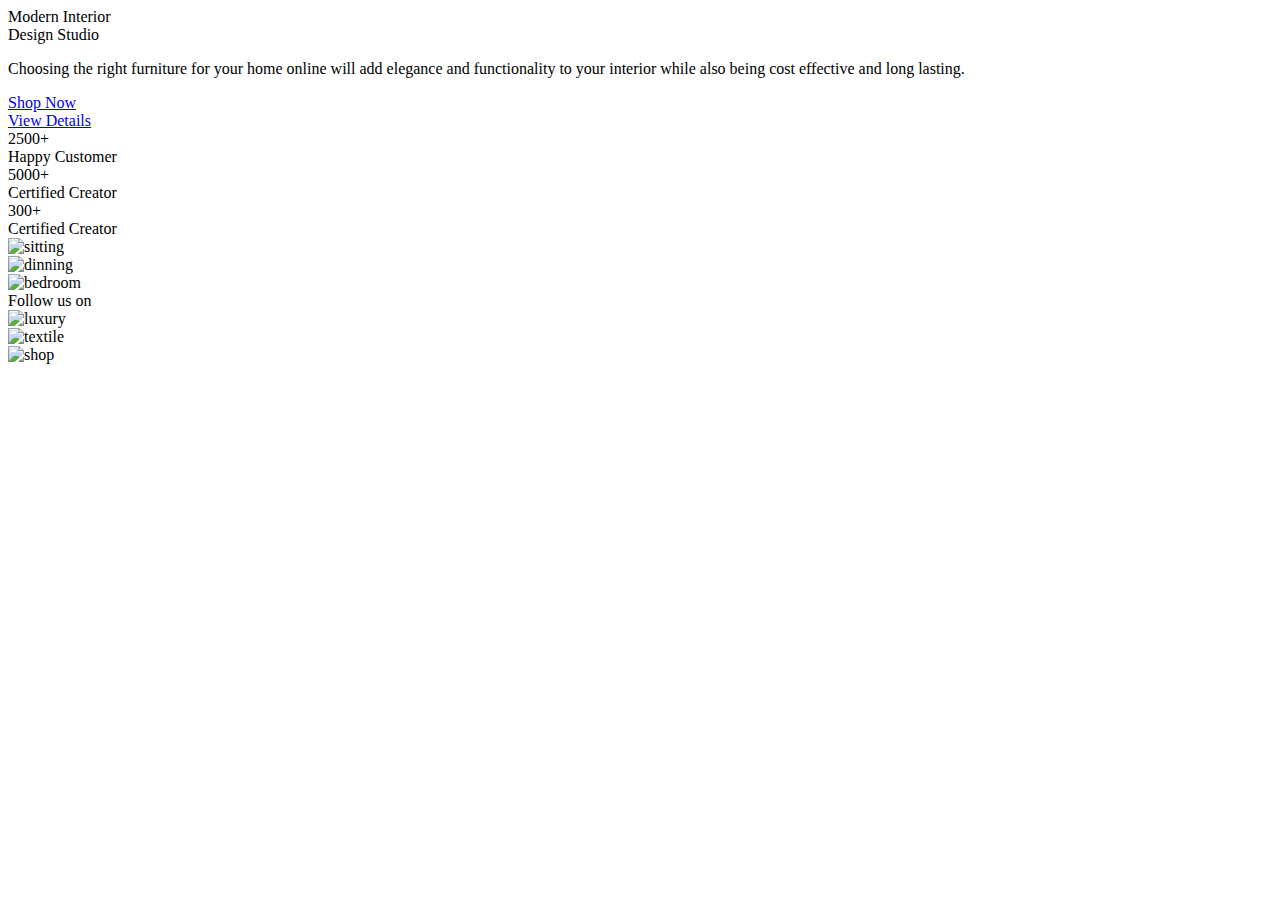
==== html/index.html @ 49c5fcf8 "homepage" ====
<!DOCTYPE html>
<html lang="en">
<head>
    <meta charset="UTF-8">
    <meta name="viewport" content="width=device-width, initial-scale=1.0">
    <title> Home Page</title>
    <link rel="stylesheet" href="/home-of-decor/styles/style.css">
</head>
<body>
    <!-- the hero -->
    <section class="landingpage">
        <div class="write-up-content">
            <div class="modern-design">
                <div class="interior">Modern Interior</div>
              <div class="studio">Design Studio</div>
            </div>
            <div class="paragraph-text">
                <p>
                    Choosing the right furniture for your home online
                    will add elegance and functionality to your interior
                    while also being cost effective and long lasting.
                </p>
            </div>
            <div class="link-buttons">
                <div class="shop-now font"><a href="#">Shop Now</a></div>
                <div class="view-details font"><a href="#">View Details</a></div>
            </div>
            <div class="fig-div">
                <div class="fig-sub-container">
                    <div class="hero-numbers">2500+</div>
                    <div class="certified-creator">Happy Customer</div>
                </div>
                <div class="fig-sub-container">
                    <div class="hero-numbers">5000+</div>
                    <div class="certified-creator">Certified Creator</div>
                </div>
                <div class="fig-sub-container">
                    <div class="hero-numbers">300+</div>
                    <div class="certified-creator">Certified Creator</div>
                </div>
            </div>
        </div>
        <!-- hero images -->
        <div class="sitting">
            <img src="/home-of-decor/images/homepage/sitting.png" alt="sitting">
        </div>
        <div class="dinning">
            <img src="/home-of-decor/images/homepage/dinning.png" alt="dinning">
        </div>
        <div class="bedroom">
            <img src="/home-of-decor/images/homepage/bedroom.png" alt="bedroom">
        </div>
    </section>
    <div class="overlay"></div>
      <!-- small link section -->
    <section>
         <div class="small-link">
            <div>Follow us on</div>
           <div>
            <div></div>
            <div></div>
            <div></div>
           </div>
         </div>
    </section>
    <!-- hoverable section -->
     <section class="new-luxury">
        <div class="luxury-display">
            <div class="luxury-1">
                <!-- <img src="/home-of-decor/images/homepage/Center-table.png" alt="table"> -->
            </div>
            <div class="luxury-2">
                <img src="/home-of-decor/images/homepage/luxury.png" alt="luxury">
            </div>
            <div class="luxury-3">
                <img src="/home-of-decor/images/homepage/textile.png" alt="textile">
            </div>
            <div class="luxury-4">
                <img src="/home-of-decor/images/homepage/shop.png" alt="shop">
            </div>
        </div>
     </section>
</body>
</html>
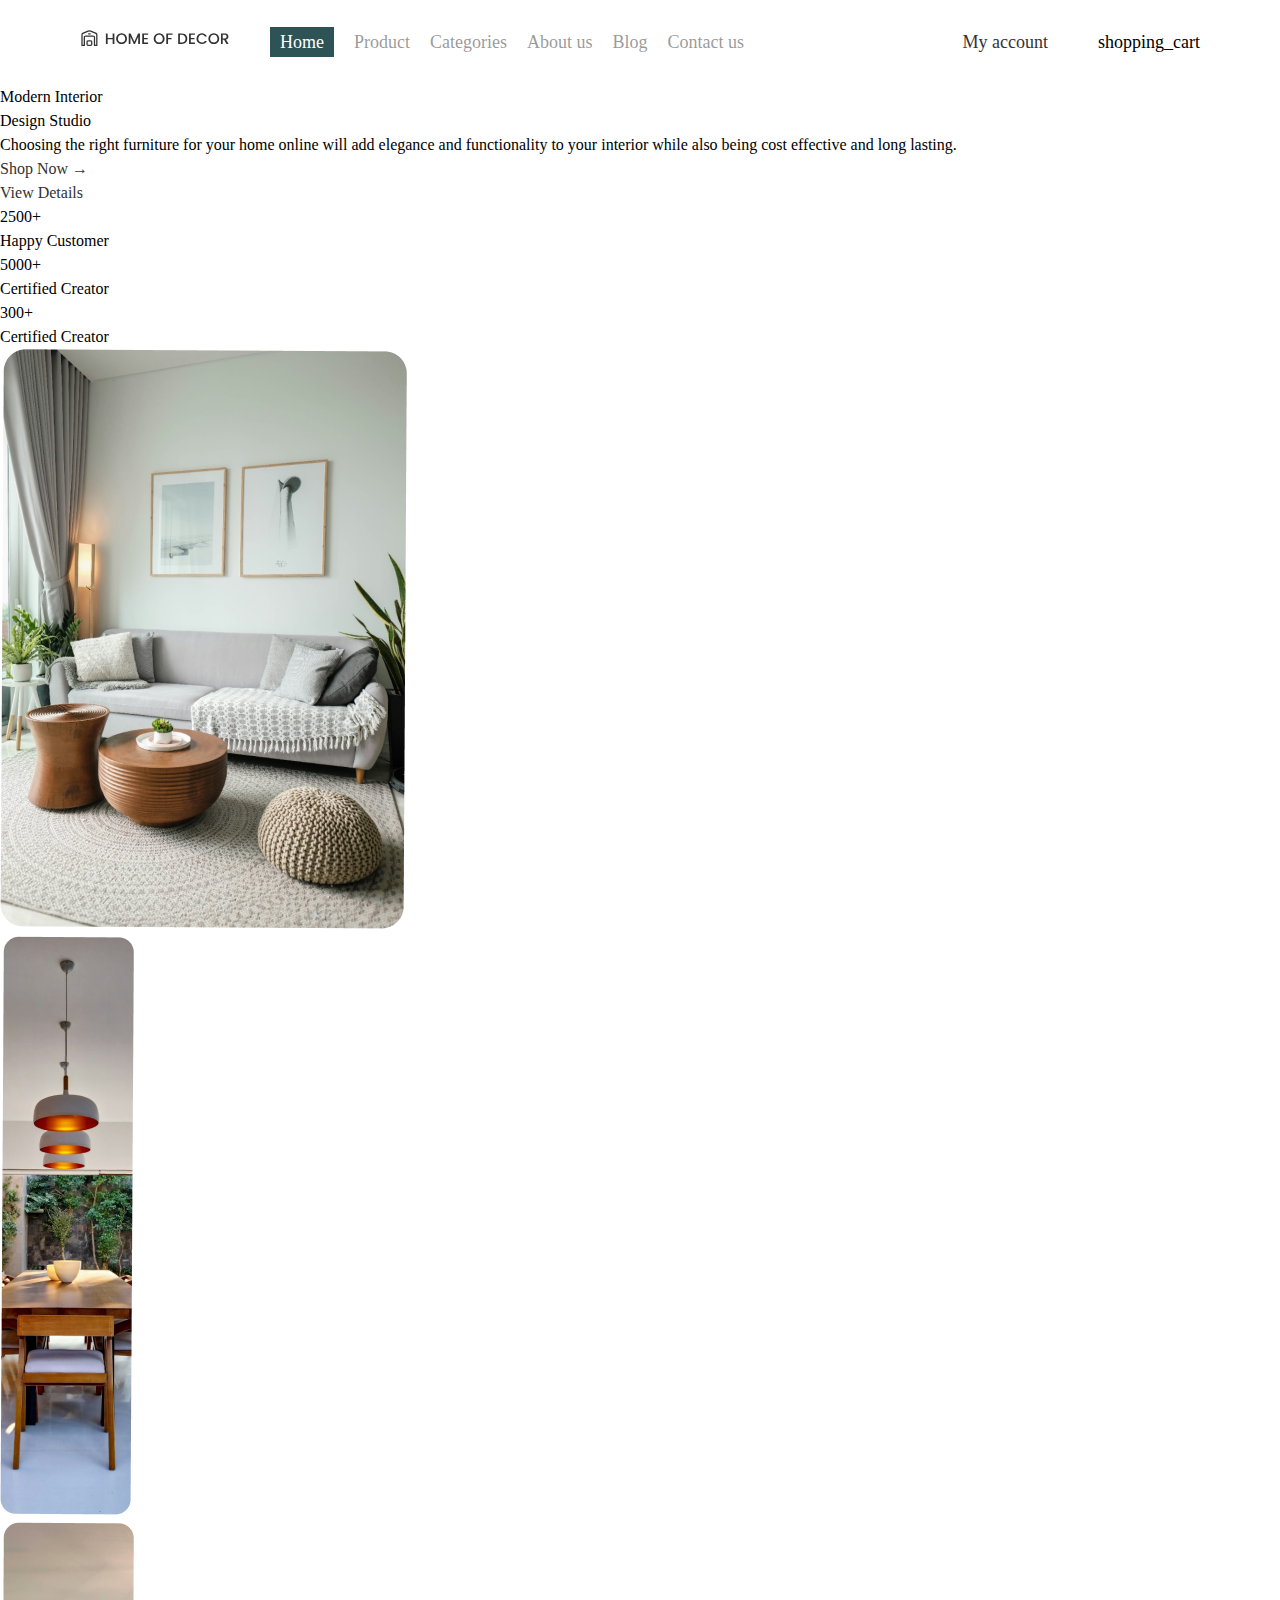
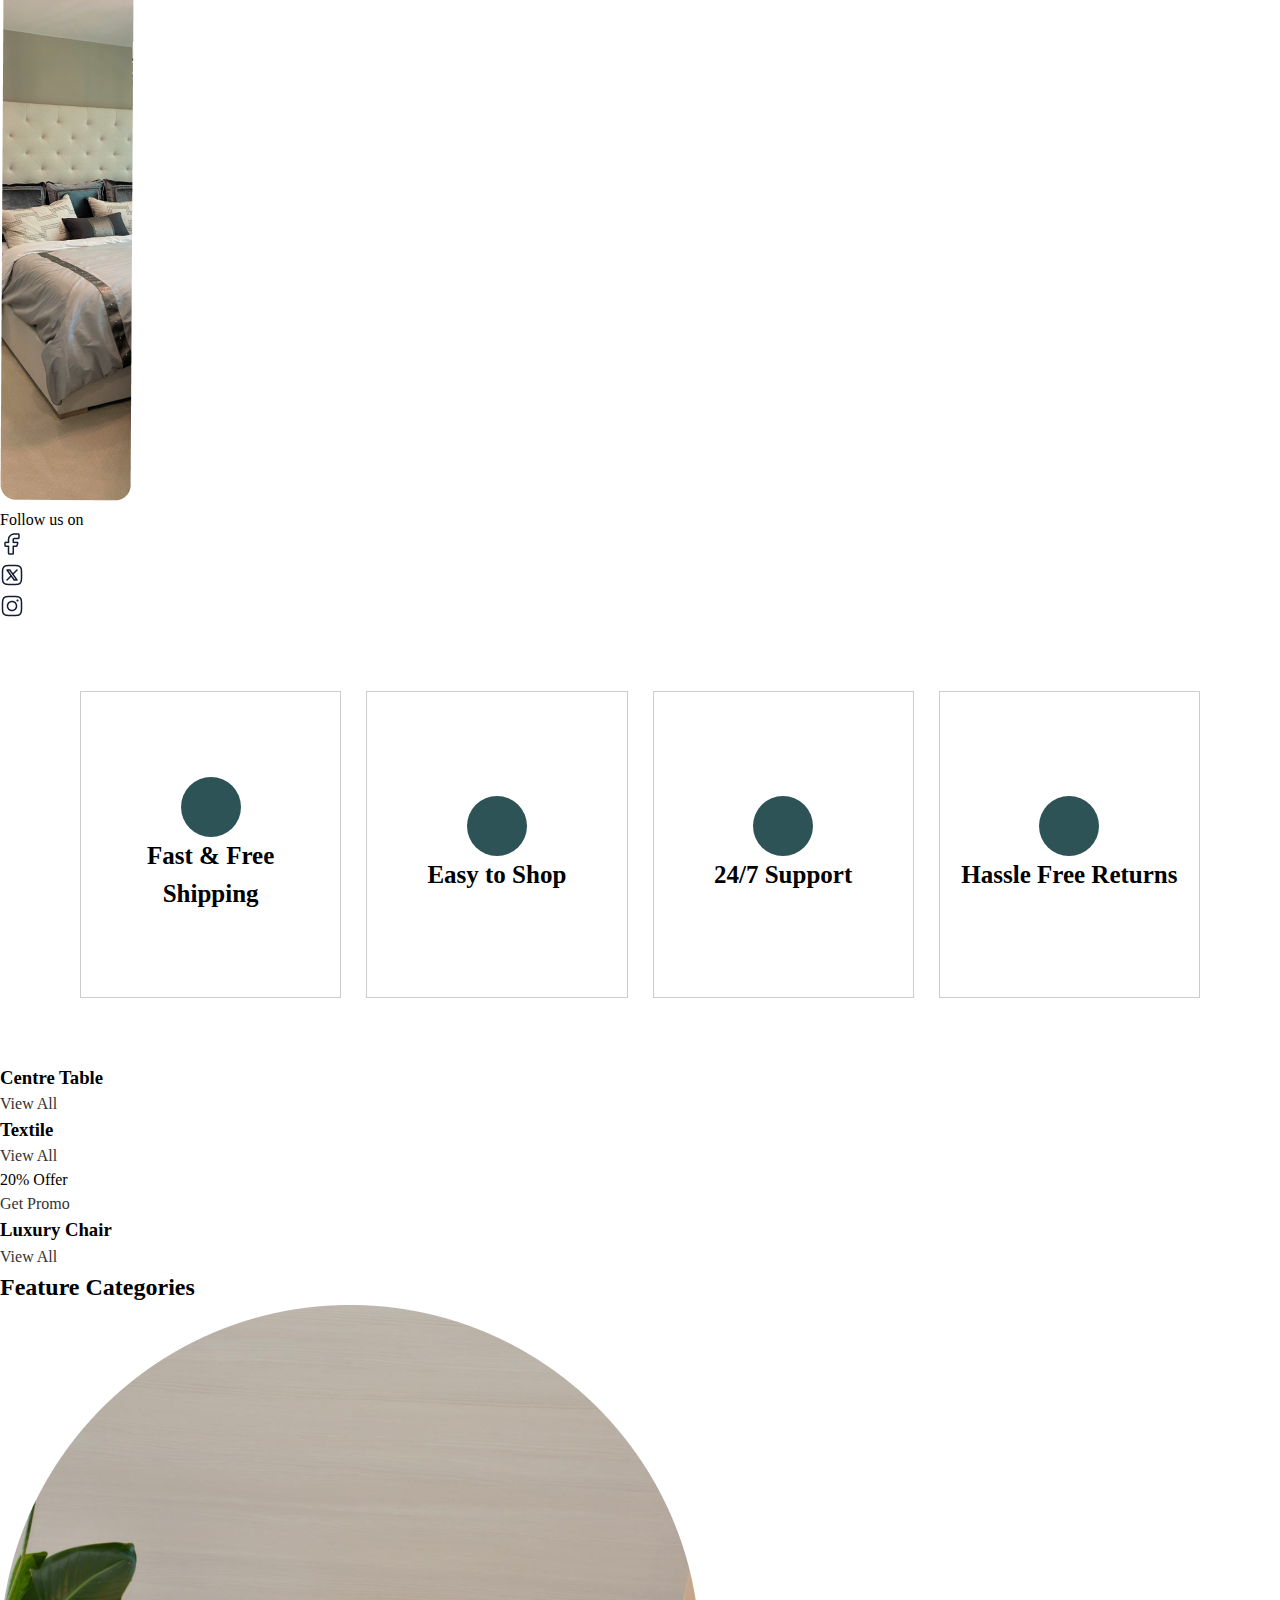
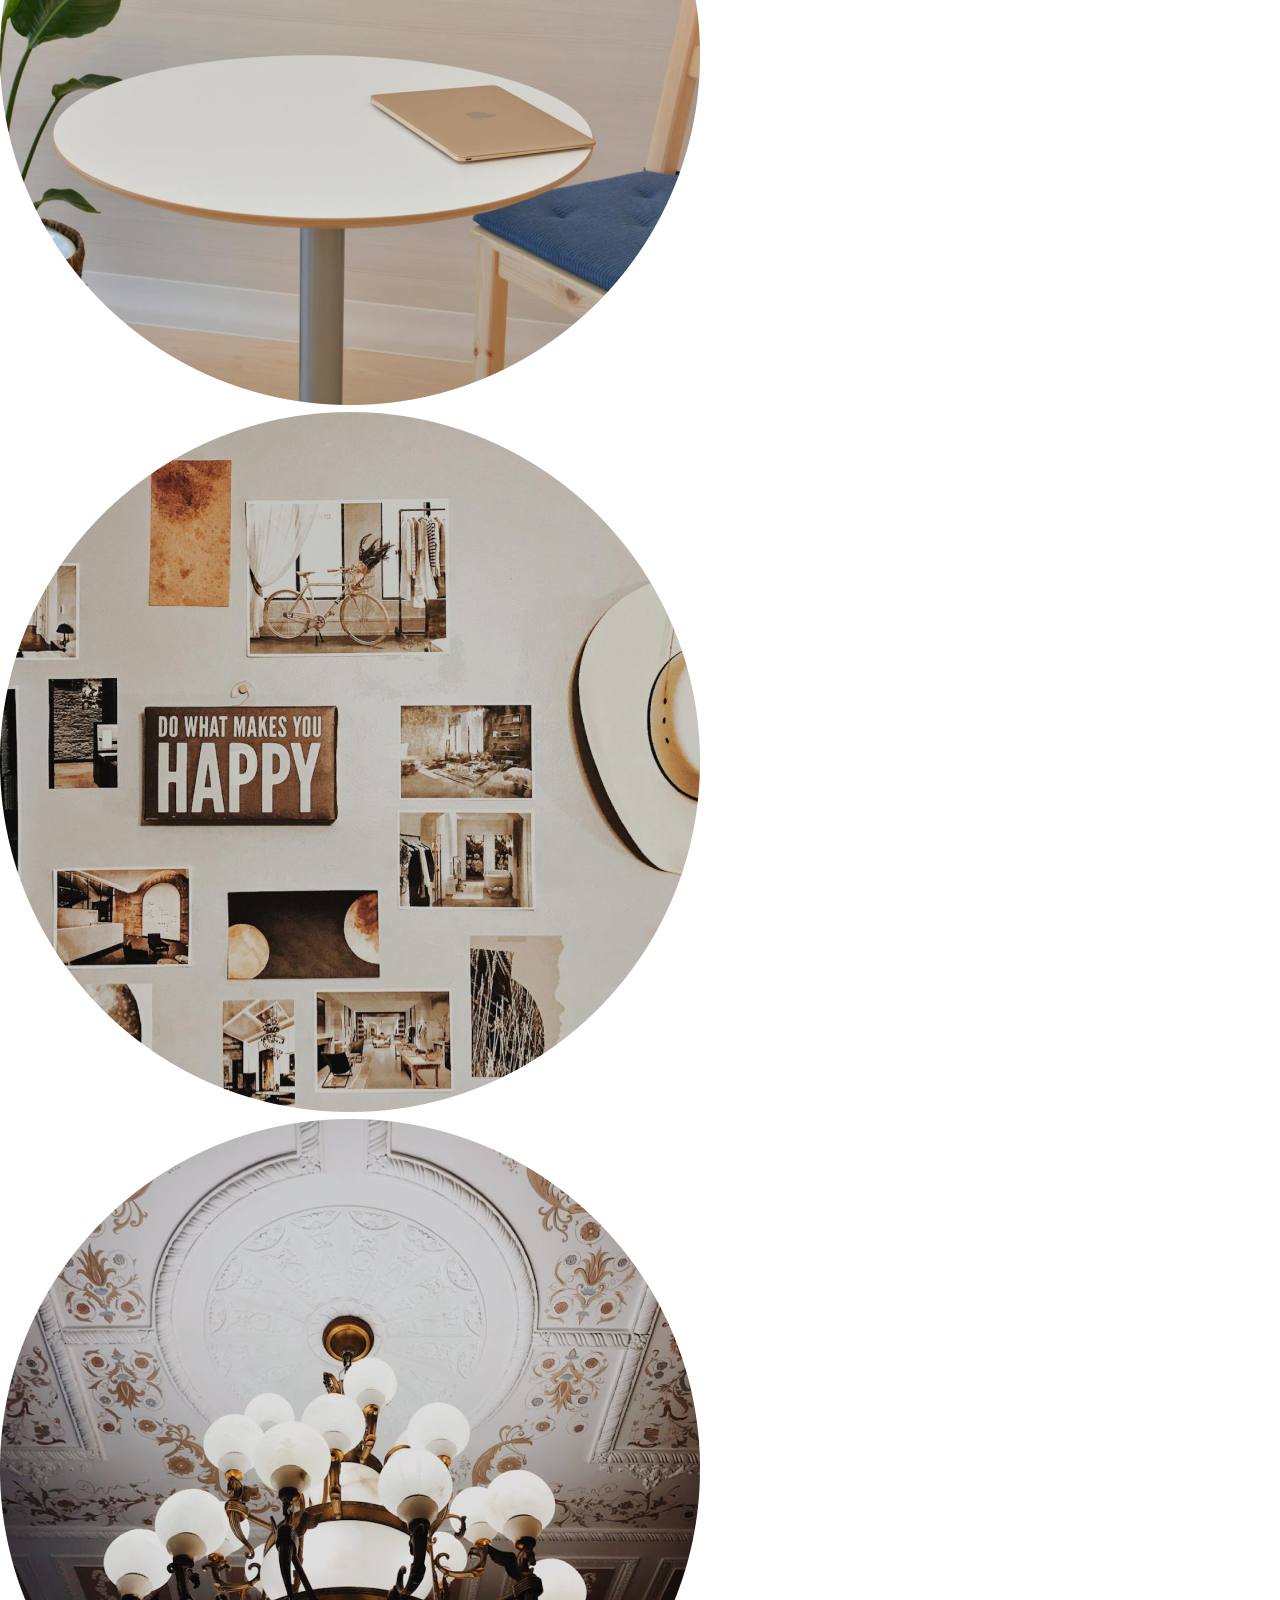
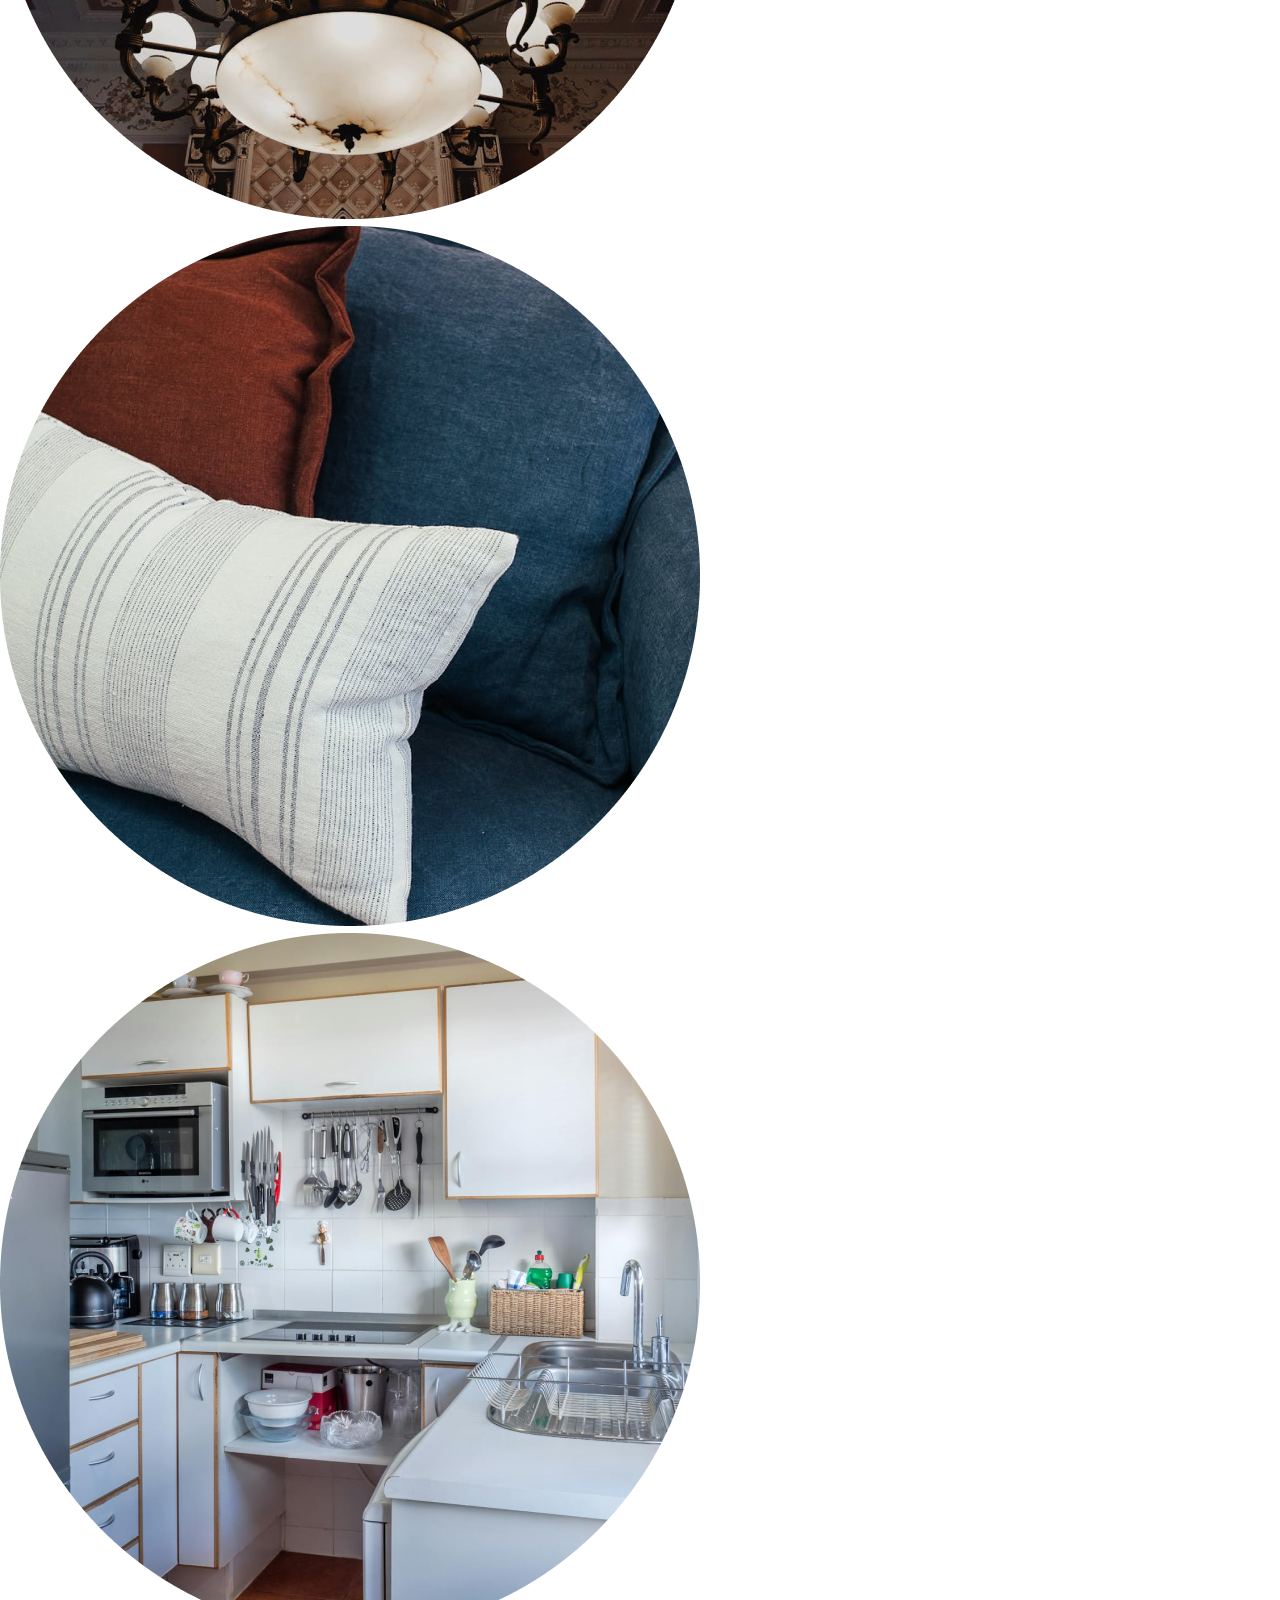
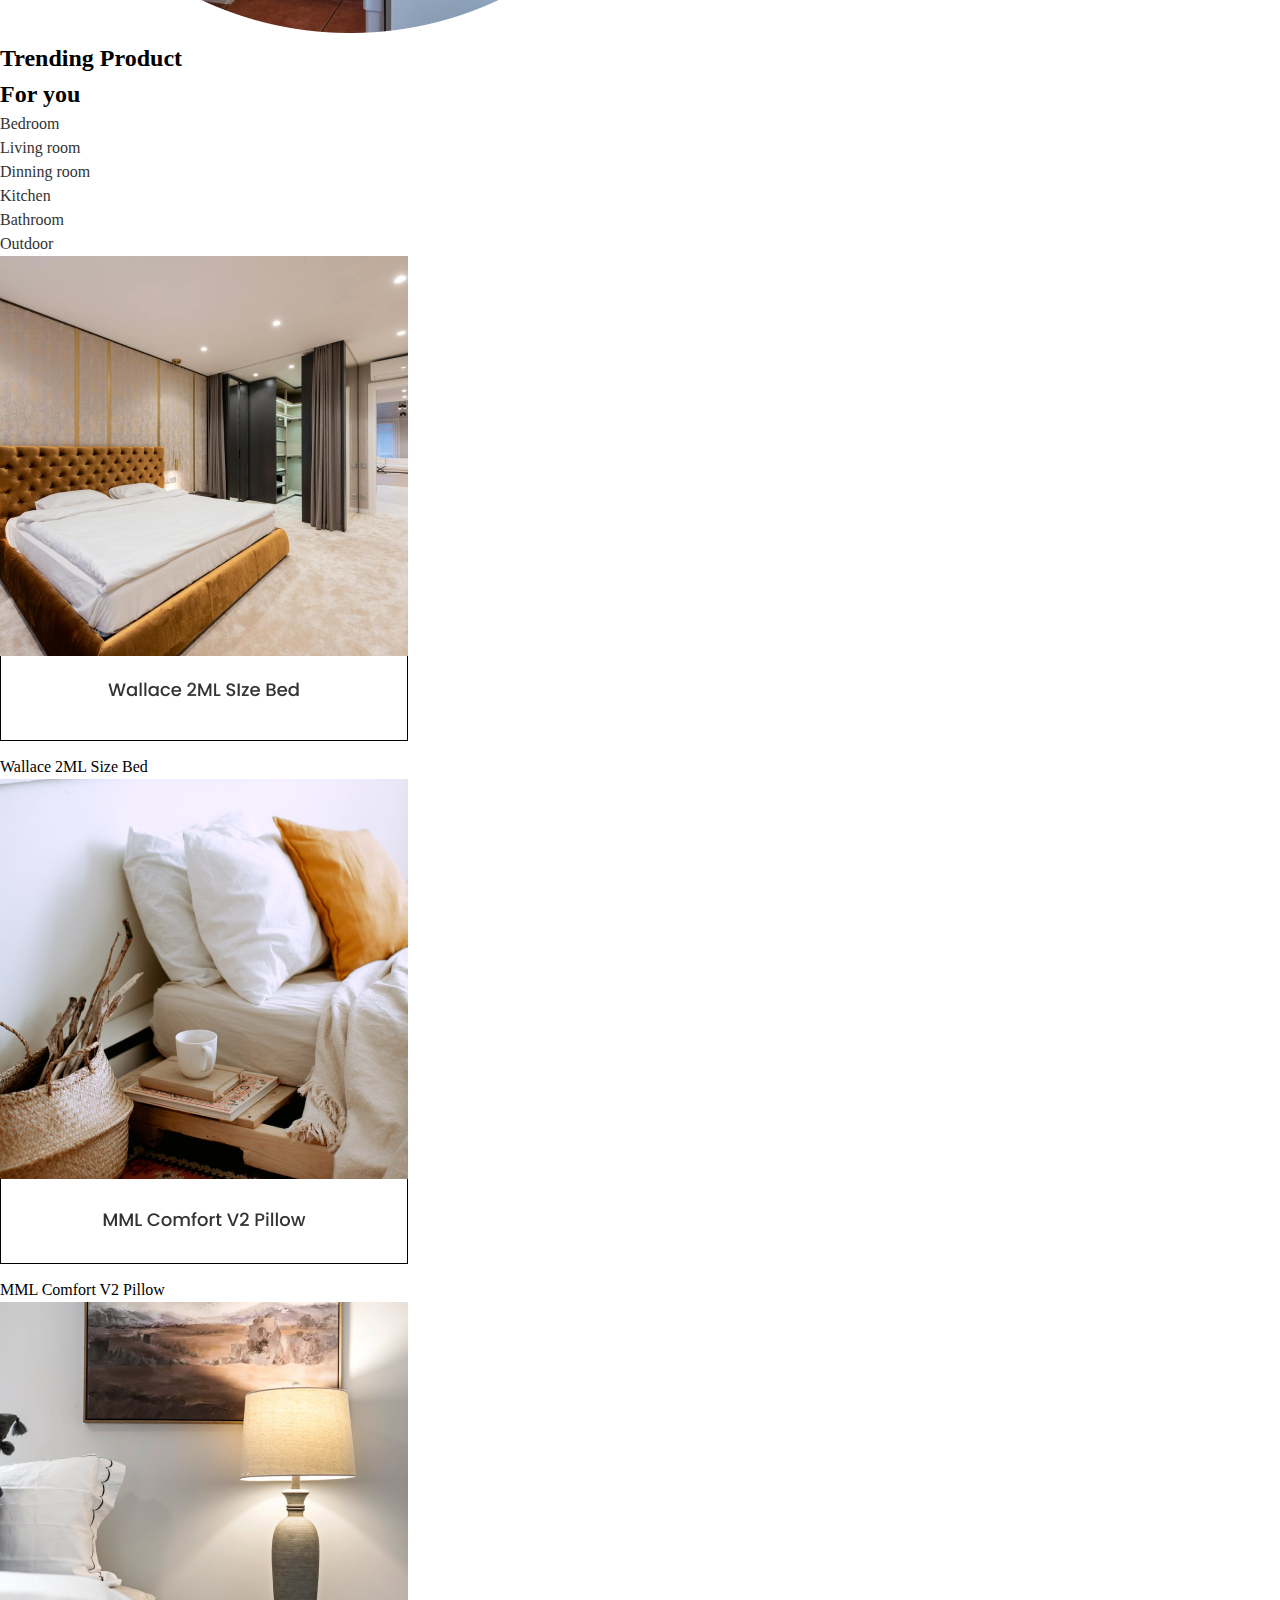
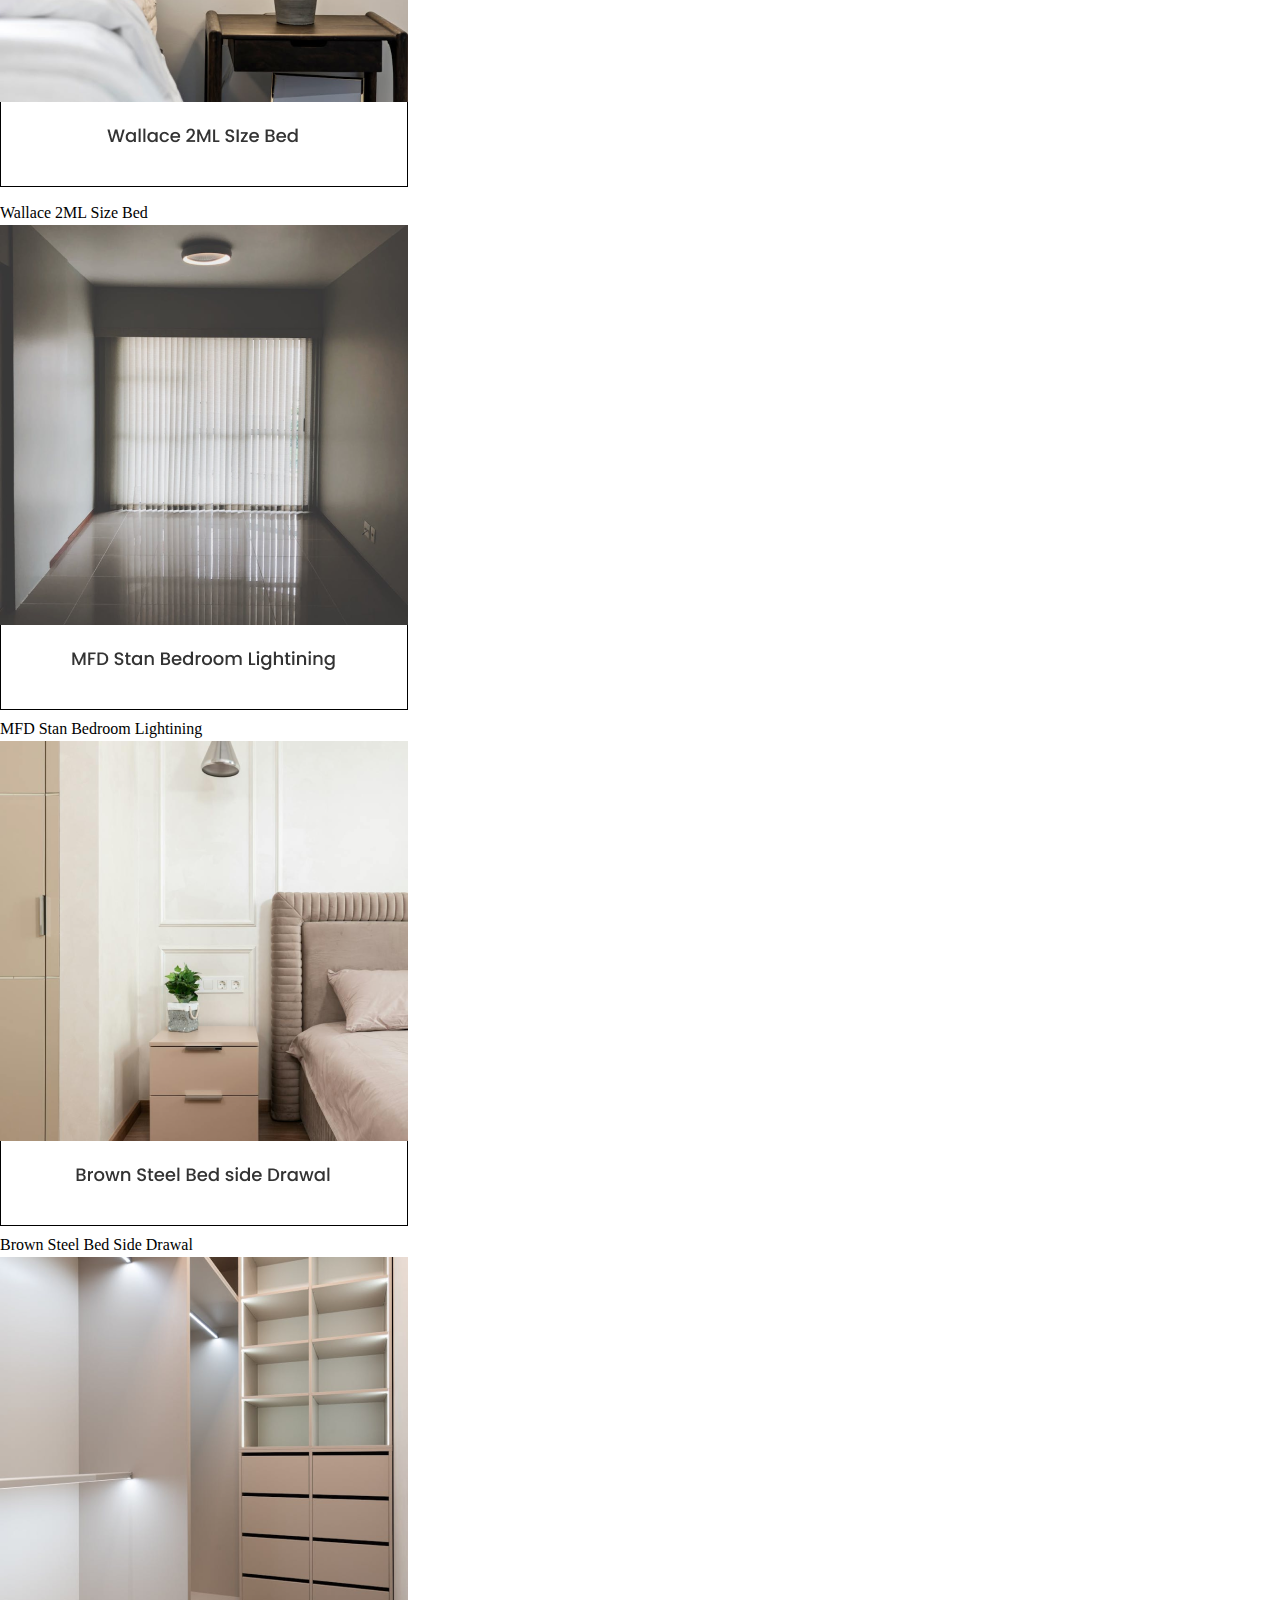
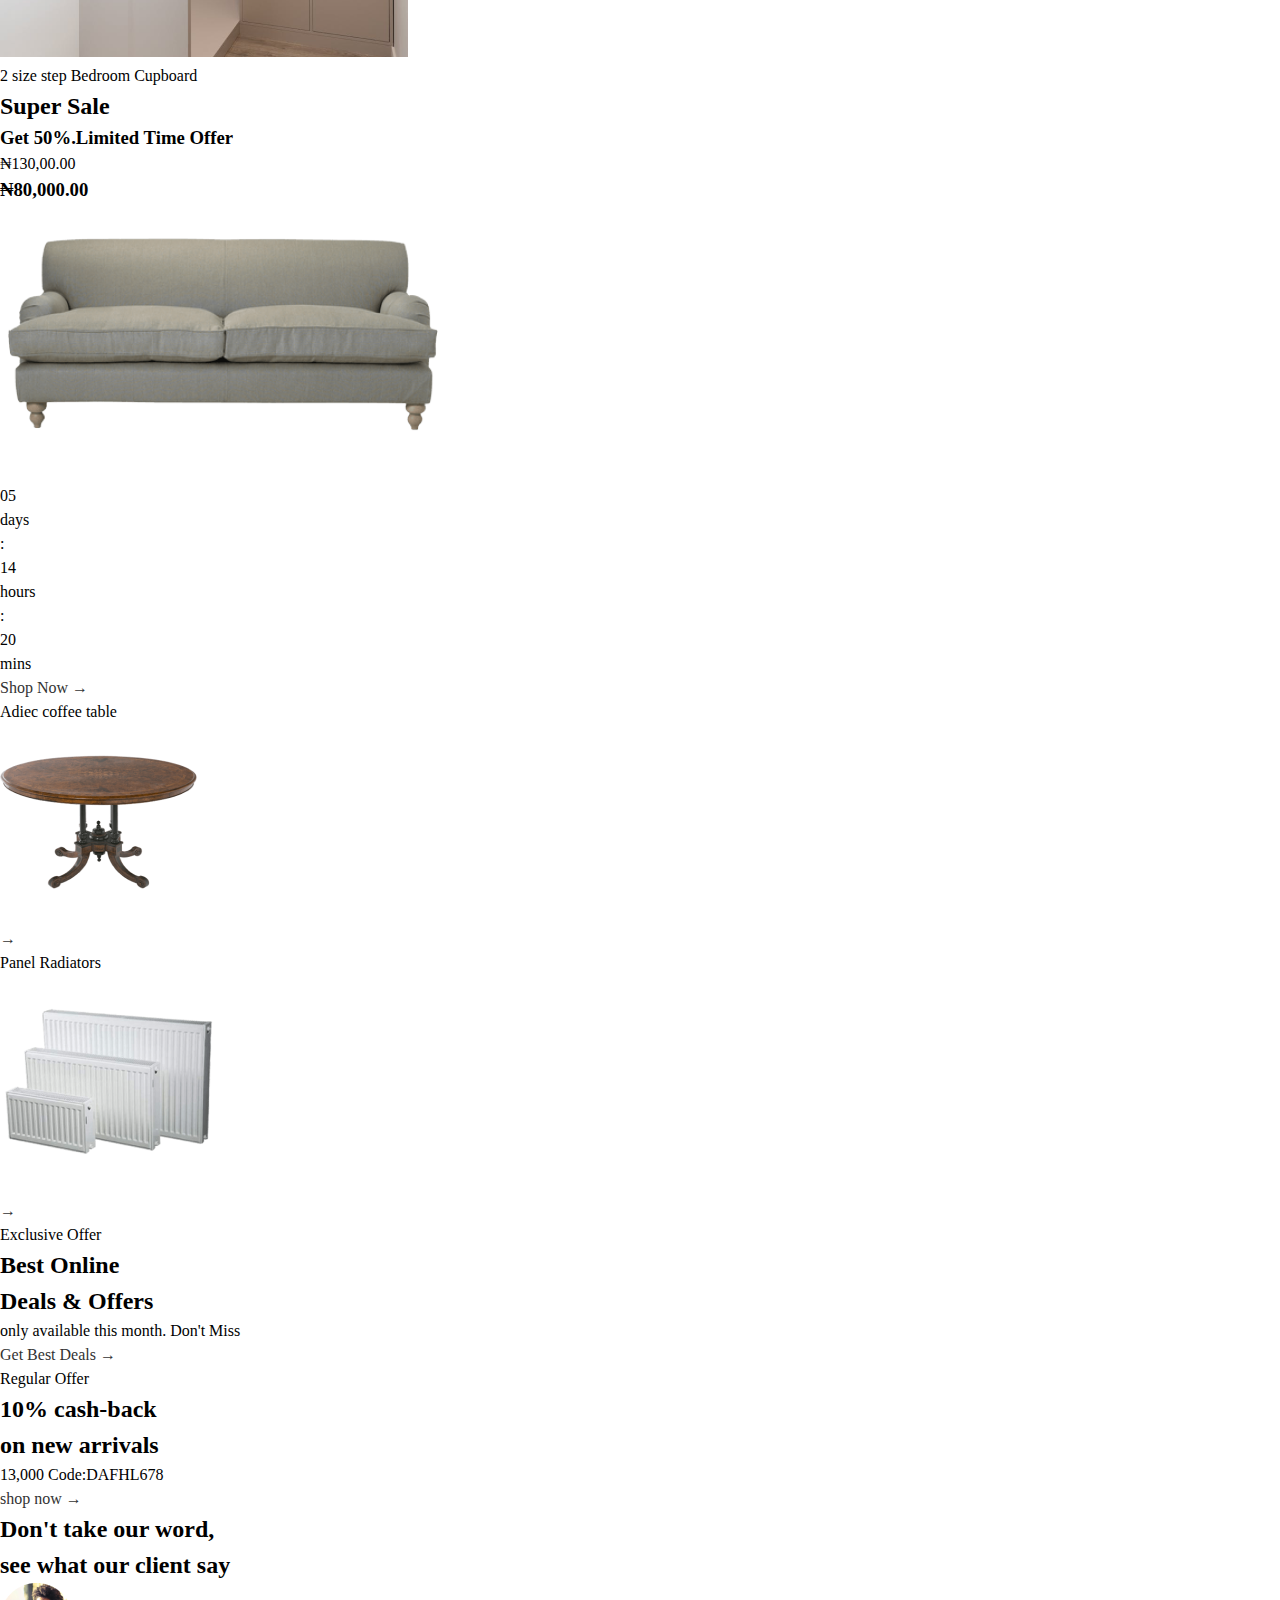
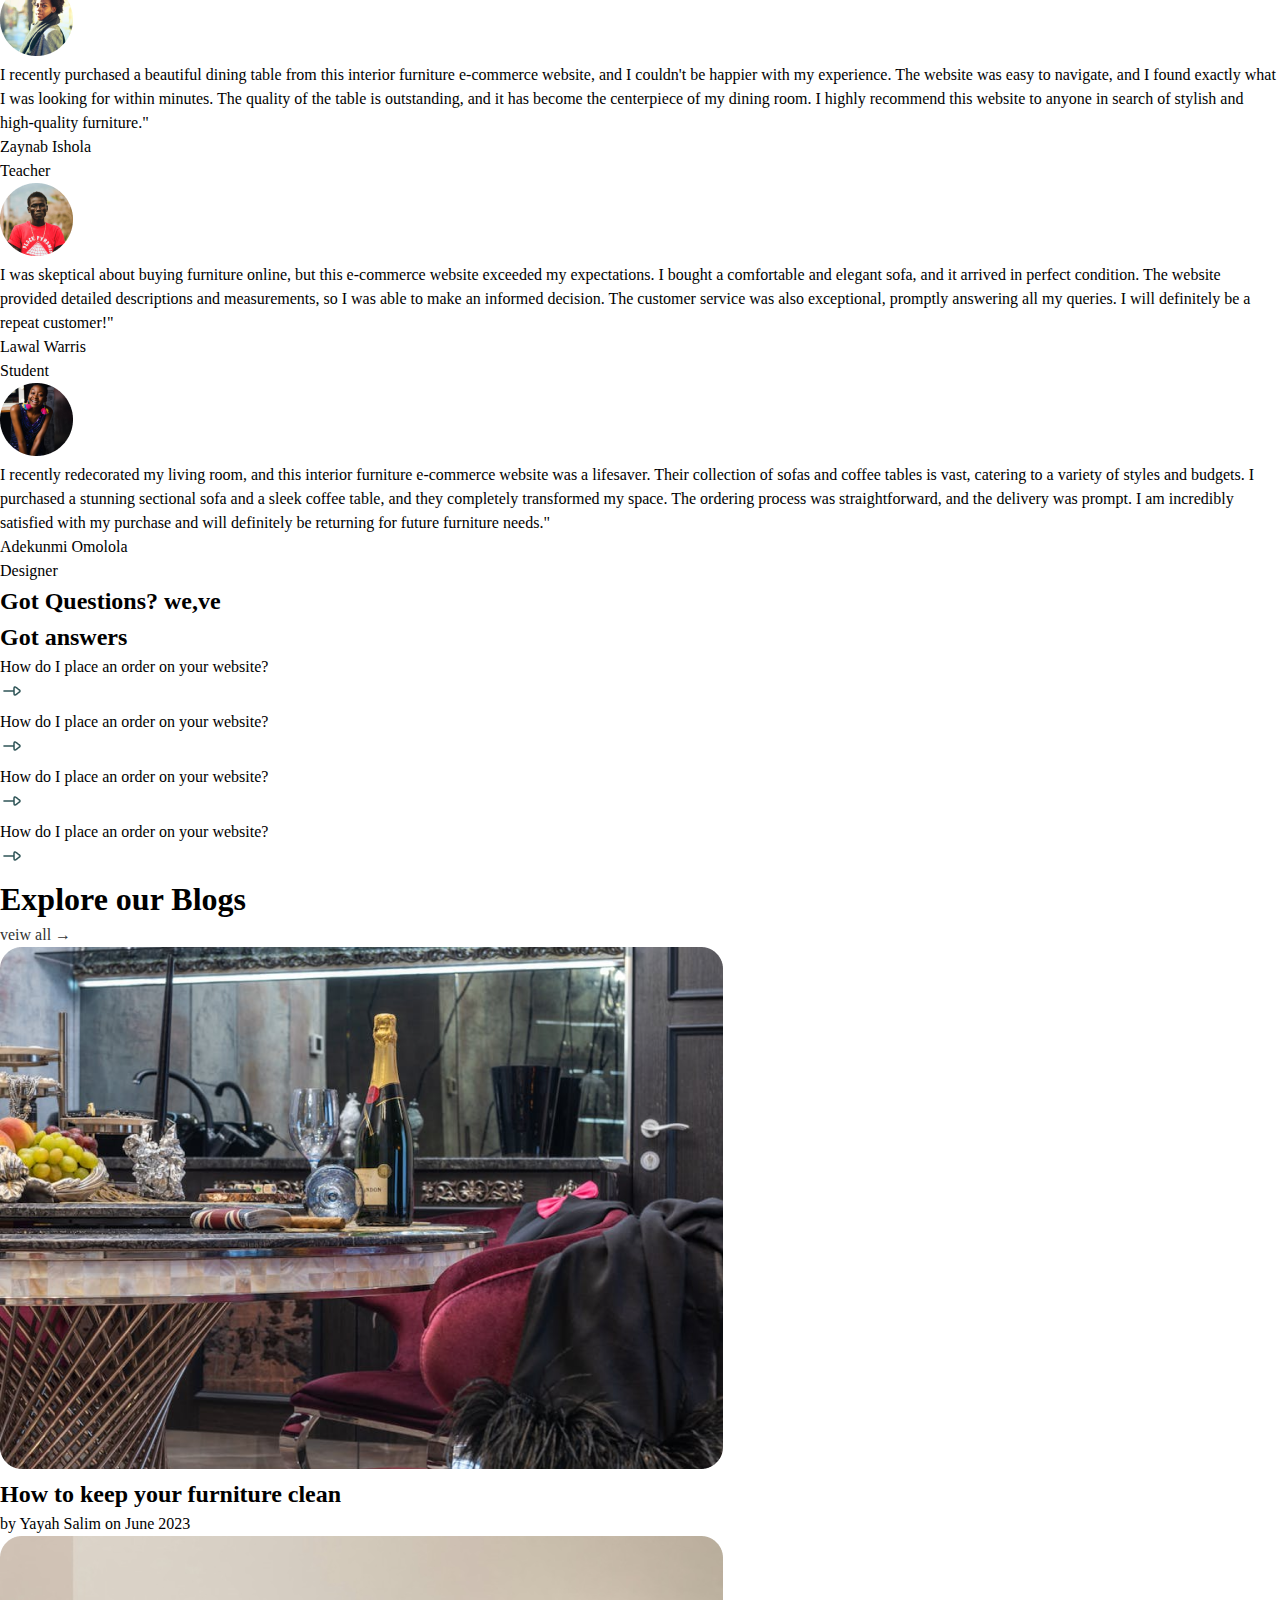
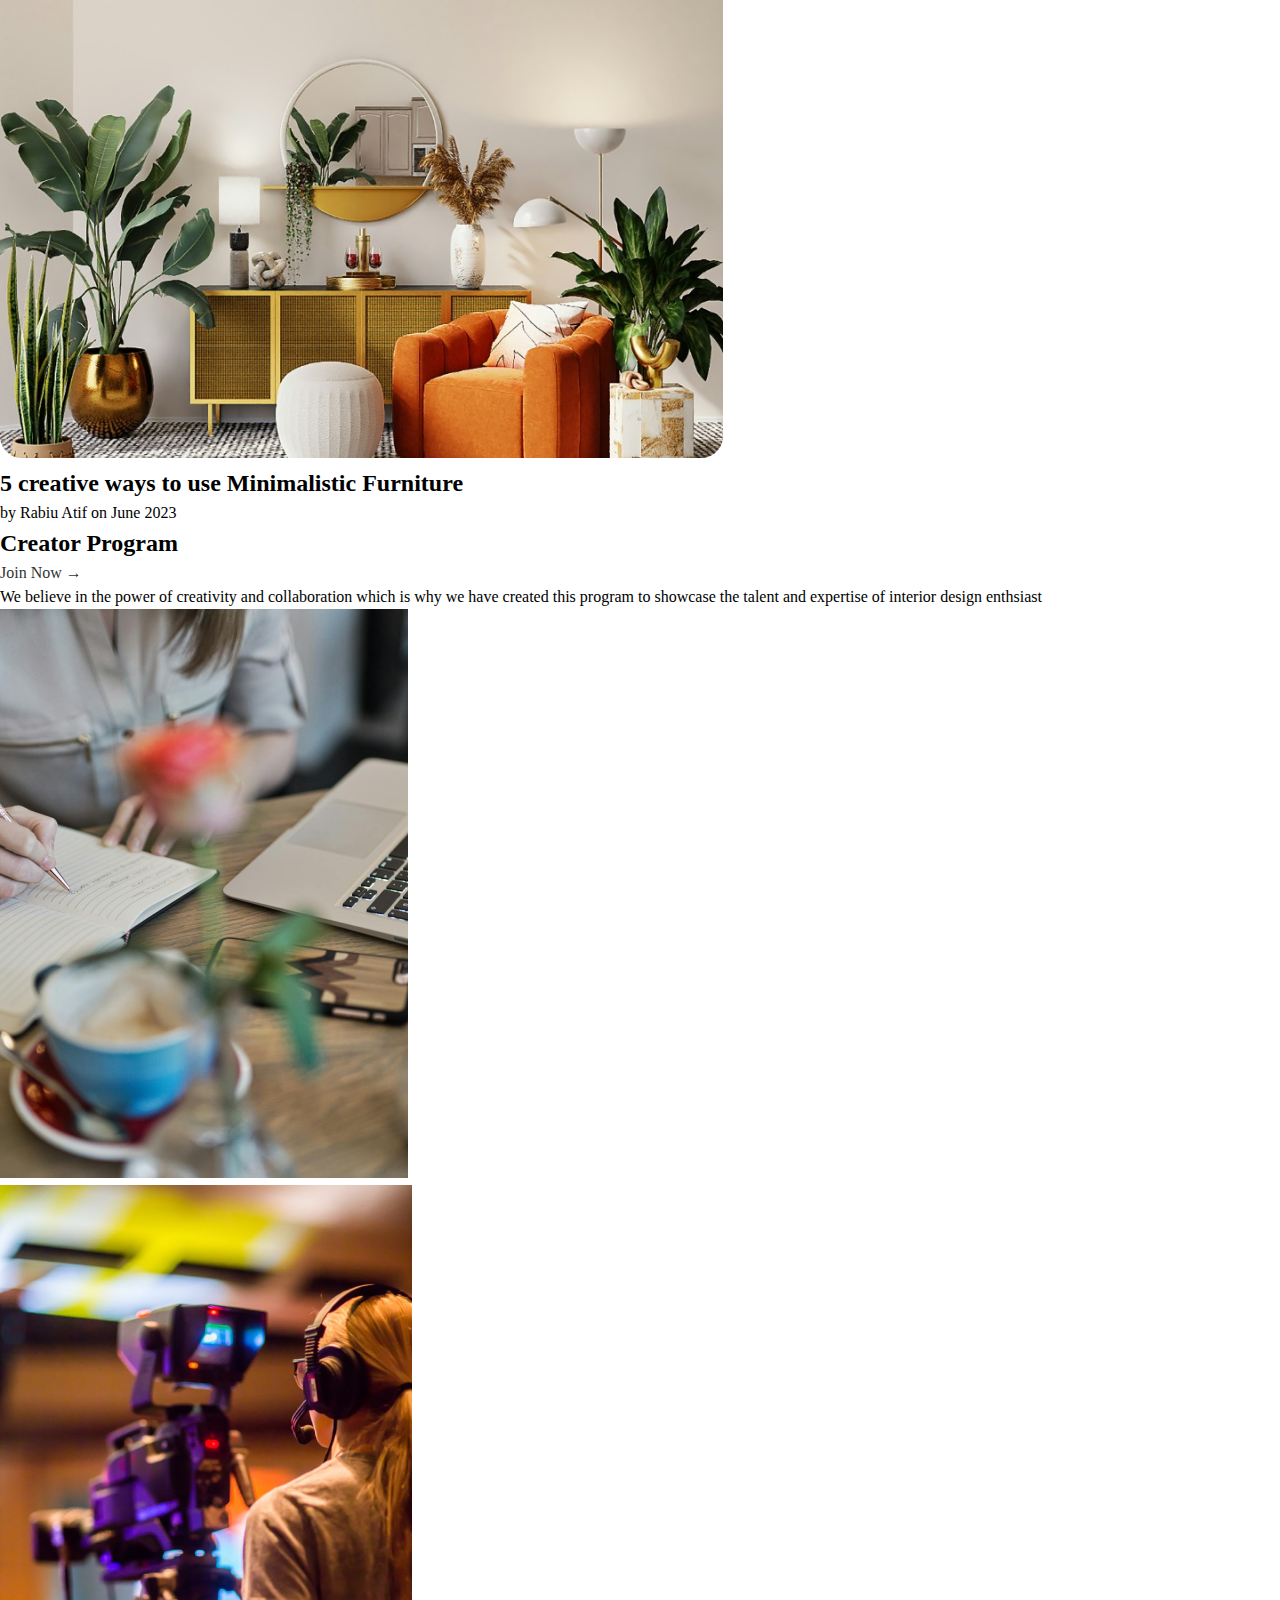
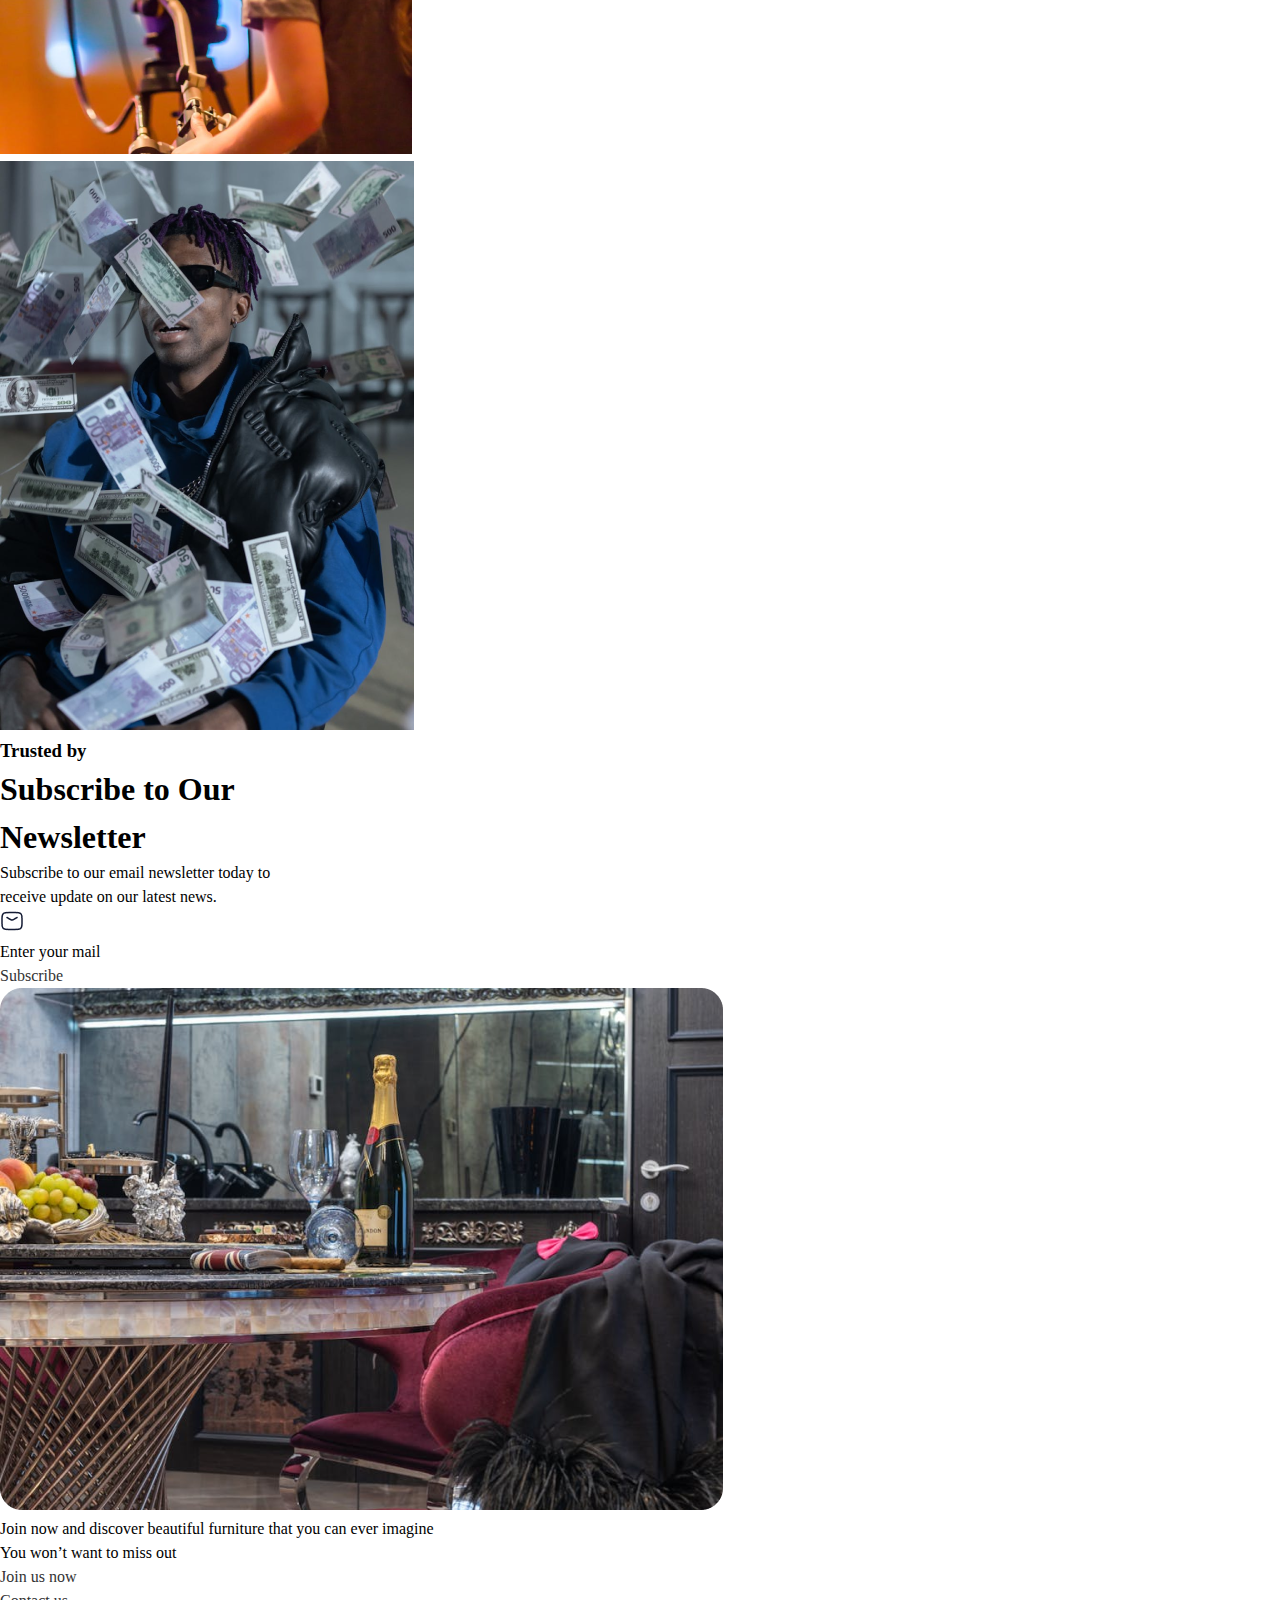
==== commit 7abe4796: "updates" ====
--- a/html/index.html
+++ b/html/index.html
@@ -4,9 +4,46 @@
     <meta charset="UTF-8">
     <meta name="viewport" content="width=device-width, initial-scale=1.0">
     <title> Home Page</title>
+    <link rel="stylesheet" href="../styles/components.css" />
     <link rel="stylesheet" href="/home-of-decor/styles/style.css">
+    <link rel="stylesheet" href="https://cdnjs.cloudflare.com/ajax/libs/font-awesome/6.5.1/css/all.min.css" integrity="sha512-DTOQO9RWCH3ppGqcWaEA1BIZOC6xxalwEsw9c2QQeAIftl+Vegovlnee1c9QX4TctnWMn13TZye+giMm8e2LwA==" crossorigin="anonymous" referrerpolicy="no-referrer"/>
 </head>
 <body>
+     <!-- Header Section -->
+     <header>
+        <div class="logo">
+          <a href="#"><img src="../images/logo.svg" alt="Home of Decor logo" /></a>
+        </div>
+        <div class="nav-menu" id="nav-menu">
+          <div class="close-nav" id="close-nav"><i class="fa-solid fa-xmark"></i></div>
+          <nav>
+            <ul class="nav-links" id="nav-links">
+              <li><a href="#" class="active-menu">Home</a></li>
+              <li><a href="#">Product</a></li>
+              <li><a href="#">Categories</a></li>
+              <li><a href="#">About us</a></li>
+              <li><a href="#">Blog</a></li>
+              <li><a href="#">Contact us</a></li>
+            </ul>
+          </nav>
+          <div class="profile">
+            <div class="my-account">
+              <a href="./profile.html">
+                <i class="fa-regular fa-user fa-lg" style="color: #000000"></i>
+                <span>My account</span>
+              </a>
+            </div>
+            <div class="cart-section">
+              <div class="search"><i class="fa-solid fa-magnifying-glass fa-lg" style="color: #000000"></i></div>
+              <div class="wish-list"><i class="fa-regular fa-heart fa-lg" style="color: #000000"></i></div>
+              <div class="shopping-cart"><span class="material-symbols-outlined"> shopping_cart </span></div>
+            </div>
+          </div>
+        </div>
+        <div class="nav-bar" id="nav-bar"><i class="fa-solid fa-bars fa-lg"></i></div>
+      </header>
+  
+      <script src="../scripts/script.js"></script>
     <!-- the hero -->
     <section class="landingpage">
         <div class="write-up-content">
@@ -22,7 +59,7 @@
                 </p>
             </div>
             <div class="link-buttons">
-                <div class="shop-now font"><a href="#">Shop Now</a></div>
+                <div class="shop-now font"><a href="#">Shop Now &rarr;</a></div>
                 <div class="view-details font"><a href="#">View Details</a></div>
             </div>
             <div class="fig-div">
@@ -42,43 +79,654 @@
         </div>
         <!-- hero images -->
         <div class="sitting">
-            <img src="/home-of-decor/images/homepage/sitting.png" alt="sitting">
+            <img src="../images/homepage/sitting.png" alt="sitting">
         </div>
         <div class="dinning">
-            <img src="/home-of-decor/images/homepage/dinning.png" alt="dinning">
+            <img src="../images/homepage/dinning.png" alt="dinning">
         </div>
         <div class="bedroom">
-            <img src="/home-of-decor/images/homepage/bedroom.png" alt="bedroom">
+            <img src="../images/homepage/bedroom.png" alt="bedroom">
         </div>
     </section>
     <div class="overlay"></div>
       <!-- small link section -->
     <section>
-         <div class="small-link">
+        <div class="small-link">
             <div>Follow us on</div>
            <div>
-            <div></div>
-            <div></div>
-            <div></div>
+                <a href="#"><img src="../images/homepage/facebook-02.png" alt="twitter"></a>
            </div>
-         </div>
+            <div>
+                <a href="#"><img src="../images/homepage/new-twitter-rectangle.png" alt="twitter"></a>
+            </div>
+            <div>
+                <a href="#"><img src="../images/homepage/instagram.png" alt="istagram"></a>
+            </div>
+        </div>
     </section>
+       <!-- Features Section -->
+       <section class="features">
+        <div class="feature">
+          <i class="fa-solid fa-truck-fast"></i>
+          <h3>Fast & Free Shipping</h3>
+        </div>
+        <div class="feature">
+          <i class="fa-solid fa-store"></i>
+          <h3>Easy to Shop</h3>
+        </div>
+        <div class="feature">
+          <i class="fa-solid fa-headset"></i>
+          <h3>24/7 Support</h3>
+        </div>
+        <div class="feature">
+          <i class="fa-solid fa-share fa-flip-horizontal"></i>
+          <h3>Hassle Free Returns</h3>
+        </div>
+      </section>
     <!-- hoverable section -->
      <section class="new-luxury">
         <div class="luxury-display">
             <div class="luxury-1">
-                <!-- <img src="/home-of-decor/images/homepage/Center-table.png" alt="table"> -->
-            </div>
-            <div class="luxury-2">
-                <img src="/home-of-decor/images/homepage/luxury.png" alt="luxury">
-            </div>
-            <div class="luxury-3">
-                <img src="/home-of-decor/images/homepage/textile.png" alt="textile">
-            </div>
-            <div class="luxury-4">
-                <img src="/home-of-decor/images/homepage/shop.png" alt="shop">
-            </div>
-        </div>
-     </section>
+                <div class="center-table">
+                    <div class="table-sub">
+                        <div><h3>Centre Table</h3></div>
+                        <div><a href="#">View All</a></div>
+                    </div>
+                </div>
+                <div class="text-shp">
+                    <div class="textile">
+                        <div class="textile-sub">
+                            <div><h3>Textile</h3></div>
+                            <div><a href="#">View All</a></div>
+                        </div>
+                    </div>
+                    <div class="shop">
+                        <div class="shop-sub">
+                            <div>20% Offer</div>
+                            <div class="shop-now font get"><a href="#">Get Promo</a></div>
+                        </div>
+                    </div>
+                </div>
+            </div>
+            <div class="luxury-1a">
+                <div class="luxury-1a-sub">
+                    <div><h3>Luxury Chair</h3></div>
+                    <div><p><a href="#">View All</a></p></div>
+                </div>
+            </div>
+        </div>
+     </section>
+     <!-- feature category -->
+     <section>
+        <div class="feature-categories">
+            <div><h2>Feature Categories</h2></div>
+            <div class="categories-class-container">
+                <div class="categories-class">
+                   <img src="../images/homepage/furniture-1.png" alt="furniture">
+                </div>
+                <div class="categories-class">
+                    <img src="../images/homepage/furniture-2.png" alt="furniture">
+                </div>
+                <div class="categories-class">
+                    <img src="../images/homepage/furniture 3.png" alt="furniture">
+                </div>
+                <div class="categories-class">
+                    <img src="../images/homepage/furniture-4.png" alt="furniture">
+                </div>
+                <div class="categories-class">
+                    <img src="../images/homepage/furniture-5.png" alt="furniture">
+                </div>
+                <!-- <div class="categories-class">
+                    <img src=../images/homepage/furniture-6.png" alt="furniture">
+                </div>
+                <div class="categories-class">
+                    <img src="../images/homepage/furniture-7.png" alt="furniture">
+                </div> -->
+            </div>
+        </div>
+     </section>
+     <!-- trensding products -->
+     <section class="trending-products">
+        <div class="trending-products-header">
+            <h2>Trending Product</h2>
+            <h2>For you</h2>
+        </div>
+        <div>
+            <ul class="sample-rooms">
+                <li class="li-color"><a href="#">Bedroom</a></li>
+                <li><a href="#">Living room</a></li>
+                <li><a href="#">Dinning room</a></li>
+                <li><a href="#">Kitchen</a></li>
+                <li><a href="#">Bathroom</a></li>
+                <li><a href="#">Outdoor</a></li>
+            </ul>
+        </div>
+       <div class="trending-products-container">
+           <div class="trending-products-class-1">
+                <div class="trending-products-class wallace-one">
+                <img src="../images/homepage/Component 33.png" alt="components">
+                    <p>Wallace 2ML Size Bed</p>
+                </div>
+                <div class="trending-products-class wallace-one">
+                    <img src="../images/homepage/Component 41.png" alt="components">
+                    <p>MML Comfort V2 Pillow</p>
+                </div>
+                <div class="trending-products-class wallace-one">
+                    <img src="../images/homepage/Component 140.png" alt="components">
+                    <p>Wallace 2ML Size Bed</p>
+                </div>
+           </div>
+            <div class="trending-products-class-2">
+                <div class="trending-products-class wallace-one">
+                    <img src="../images/homepage/Component 56.png" alt="components">
+                    <p>MFD Stan Bedroom Lightining</p>
+                </div>
+                <div class="trending-products-class wallace-one">
+                    <img src="../images/homepage/Component 57.png" alt="components">
+                    <p>Brown Steel Bed Side Drawal</p>
+                </div>
+                <div class="trending-products-class wallace-one">
+                    <img src="../images/homepage/Rectangle 35.png" alt="Rectangle">
+                    <p class="wallace-two">2 size step Bedroom Cupboard</p>
+                </div>
+            </div>
+       </div>
+     </section>
+     <!-- super-sale section -->
+     <section>
+        <div class="super-sale">
+            <div class="super-sale-container">
+                <div class="container-padding">
+                    <div class="super-sale-sub1">
+                        <div>
+                            <h2>Super Sale</h2>
+                            <h3>Get 50%.Limited Time Offer</h3>
+                        </div>
+                        <div class="amount">
+                            <p> &#8358;130,00.00</p>
+                            <h3> &#8358;80,000.00</h3>
+                        </div>
+                    </div>
+                    <div class="super-sale-iamge">
+                        <img src="../images/homepage/sofer.png" alt="sofer">
+                    </div>
+                    <div class="days-hour-min-container">
+                        <div class="days-hour-min">
+                            <div class="days-hours">05 <br> days</div>
+                            <div class="colon-class">:</div>
+                            <div class="days-hours">14 <br> hours</div>
+                            <div class="colon-class">:</div>
+                            <div class="days-hours">20 <br> mins</div>
+                        </div>
+                        <div>
+                            <div class="shop-now font"><a href="#">Shop Now &rarr;</a></div>
+                        </div>
+                    </div>
+                </div>
+            </div>
+            <div class="super-sale-container2">
+                <div class="super-sale-sub2">
+                    <div class="container2-pad">
+                        <div>Adiec coffee table</div>
+                        <div class="images-space"><img src="../images/homepage/round-table.png" alt="round-table"></div>
+                        <div class="shop-now shop-now2 align-right"><a href="#">&rarr;</a></div>
+                    </div>
+                </div>
+                <div class="super-sale-sub2">
+                   <div class="container2-pad">
+                        <div>Panel Radiators</div>
+                        <div class="images-space"><img src="../images/homepage/step.png" alt="step"></div>
+                        <div class="shop-now shop-now2 align-right"><a href="#">&rarr;</a></div>
+                    </div>
+                </div>
+            </div>
+        </div>
+     </section>
+     <!-- online-deals section -->
+     <section>
+        <div class="online-deals">
+            <div class="online-deals-1">
+               <div class="cover-layer">
+                <div>
+                    <p>Exclusive Offer</p>
+                </div>
+                <div>
+                    <h2> Best Online <br> Deals & Offers</h2>
+                    <p>only available this month. Don't Miss</p>
+                </div>
+                <div class="shop-now shop-now-size"><a href="#">Get Best Deals &rarr;</a></div>
+               </div>
+            </div>
+            <div class="online-deals-2  cover-layer">
+                <div class="font-awe"><p class="regular">Regular Offer</p>
+                    <div><i class="fa-solid fa-star fa-2x" style="color: #6d8788;"></i></div>
+                </div>
+                <div>
+                    <h2>10% cash-back <br> on new arrivals</h2>
+                    <p>13,000 Code:DAFHL678</p>
+                </div>
+                <div>
+                    <div class="shop-now shop-now-size2"><a href="#">shop now &rarr;</a></div>
+                    <div class="font-awe-1"><i class="fa-solid fa-star fa-2x" style="color: #6d8788;"></i></div>
+                </div>
+            </div>
+        </div>
+     </section>
+     <!-- testimonials -->
+     <section>
+        <div class="client-page">
+            <div class="client">
+                <h2>Don't take our word, <br> see what our client say</h2>
+            </div>
+            <div class="client-comment-container">
+                <div class="client-comment-1">
+                   <div class="client-pad">
+                        <div class="client-photo">
+                            <div class="client-image">
+                                <img src="../images/homepage/ishola.png" alt="Ishola">
+                            </div>
+                            <div class="star">
+                                <i class="fa-solid fa-star" style="color: #FAF225"></i>
+                                <i class="fa-solid fa-star" style="color: #FAF225"></i>
+                                <i class="fa-solid fa-star" style="color: #FAF225"></i>
+                                <i class="fa-solid fa-star" style="color: #FAF225"></i>
+                                <i class="fa-solid fa-star" style="color: #D9D9D9"></i>
+                            </div>
+                        </div>
+                        <div class="client-words">
+                            <p>I recently purchased a beautiful dining table from this interior furniture e-commerce website, and I couldn't be happier with my experience. The website was easy to navigate, and I found exactly what I was looking for within minutes. The quality of the table is outstanding, and it has become the centerpiece of my dining room. I highly recommend this website to anyone in search of stylish and high-quality furniture."</p>
+                        </div>
+                        <div class="client-name">
+                           <div><p>Zaynab Ishola</p></div>
+                           <div class="teacher-student"><p>Teacher</p></div>
+                        </div>
+                   </div>
+                </div>
+                <div class="client-comment-1">
+                   <div class="client-pad">
+                        <div class="client-photo">
+                            <div class="client-image">
+                                <img src="../images/homepage/law.png" alt="law">
+                            </div>
+                            <div class="star">
+                                <i class="fa-solid fa-star" style="color: #FAF225"></i>
+                                <i class="fa-solid fa-star" style="color: #FAF225"></i>
+                                <i class="fa-solid fa-star" style="color: #FAF225"></i>
+                                <i class="fa-solid fa-star" style="color: #FAF225"></i>
+                                <i class="fa-solid fa-star" style="color: #D9D9D9"></i>
+                            </div>
+                        </div>
+                        <div class="client-words">
+                            <p>I was skeptical about buying furniture online, but this e-commerce website exceeded my expectations. I bought a comfortable and elegant sofa, and it arrived in perfect condition. The website provided detailed descriptions and measurements, so I was able to make an informed decision. The customer service was also exceptional, promptly answering all my queries. I will definitely be a repeat customer!"</p>
+                        </div>
+                        <div class="client-name">
+                           <div><p>Lawal Warris</p></div>
+                           <div class="teacher-student"><p>Student</p></div>
+                        </div>
+                   </div>
+                </div>
+                <div class="client-comment-1">
+                   <div class="client-pad">
+                        <div class="client-photo">
+                            <div class="client-image">
+                                <img src="../images/homepage/imag.png" alt="Ishola">
+                            </div>
+                            <div class="star">
+                                <i class="fa-solid fa-star" style="color: #FAF225"></i>
+                                <i class="fa-solid fa-star" style="color: #FAF225"></i>
+                                <i class="fa-solid fa-star" style="color: #FAF225"></i>
+                                <i class="fa-solid fa-star" style="color: #FAF225"></i>
+                                <i class="fa-solid fa-star" style="color: #D9D9D9"></i>
+                            </div>
+                        </div>
+                        <div class="client-words">
+                            <p>I recently redecorated my living room, and this interior furniture e-commerce website was a lifesaver. Their collection of sofas and coffee tables is vast, catering to a variety of styles and budgets. I purchased a stunning sectional sofa and a sleek coffee table, and they completely transformed my space. The ordering process was straightforward, and the delivery was prompt. I am incredibly satisfied with my purchase and will definitely be returning for future furniture needs."</p>
+                        </div>
+                        <div class="client-name">
+                           <div><p>Adekunmi Omolola</p></div>
+                           <div class="teacher-student"><p>Designer</p></div>
+                        </div>
+                   </div>
+                </div>
+            </div>
+            <!-- for display on-click -->
+                <!-- <div class="client-comment-1">
+                   <div class="client-pad">
+                        <div class="client-photo">
+                            <div class="client-image">
+                                <img src="../images/homepage/imag.png" alt="Ishola">
+                            </div>
+                            <div class="star">
+                                <i class="fa-solid fa-star" style="color: #FAF225"></i>
+                                <i class="fa-solid fa-star" style="color: #FAF225"></i>
+                                <i class="fa-solid fa-star" style="color: #FAF225"></i>
+                                <i class="fa-solid fa-star" style="color: #FAF225"></i>
+                                <i class="fa-solid fa-star" style="color: #D9D9D9"></i>
+                            </div>
+                        </div>
+                        <div class="client-words">
+                            <p>Thrilled with the experience I had on this  website. The range of furniture options is incredible, and I found exactly what I needed to furnish my new home office. The ordering process was seamless, and my desk and chair were delivered on time. The quality of the furniture is top-notch, and it has elevated the aesthetic of my workspace. I highly recommend this website for all your interior furniture needs."</p>
+                        </div>
+                        <div class="client-name">
+                           <div><p>Steven Maduka</p></div>
+                           <div class="teacher-student"><p>Programmer</p></div>
+                        </div>
+                   </div>
+                </div>
+            </div>
+                <div class="client-comment-1">
+                   <div class="client-pad">
+                        <div class="client-photo">
+                            <div class="client-image">
+                                <img src="../images/homepage/imag.png" alt="Ishola">
+                            </div>
+                            <div class="star">
+                                <i class="fa-solid fa-star" style="color: #FAF225"></i>
+                                <i class="fa-solid fa-star" style="color: #FAF225"></i>
+                                <i class="fa-solid fa-star" style="color: #FAF225"></i>
+                                <i class="fa-solid fa-star" style="color: #FAF225"></i>
+                                <i class="fa-solid fa-star" style="color: #D9D9D9"></i>
+                            </div>
+                        </div>
+                        <div class="client-words">
+                            <p>Some weeks back i purchased a beautiful dining table from this interior furniture e-commerce website, and I couldn't be happier with my experience. The website was easy to navigate, and I found exactly what I was looking for within minutes. The quality of the table is outstanding, and it has become the centerpiece of my dining room. I highly recommend this website to anyone in search of stylish and high-quality furniture."</p>
+                        </div>
+                        <div class="client-name">
+                           <div><p>Adeoe Adeola</p></div>
+                           <div class="teacher-student"><p>Trader</p></div>
+                        </div>
+                   </div>
+                </div>
+            </div>
+                <div class="client-comment-1">
+                   <div class="client-pad">
+                        <div class="client-photo">
+                            <div class="client-image">
+                                <img src="../images/homepage/imag.png" alt="Ishola">
+                            </div>
+                            <div class="star">
+                                <i class="fa-solid fa-star" style="color: #FAF225"></i>
+                                <i class="fa-solid fa-star" style="color: #FAF225"></i>
+                                <i class="fa-solid fa-star" style="color: #FAF225"></i>
+                                <i class="fa-solid fa-star" style="color: #FAF225"></i>
+                                <i class="fa-solid fa-star" style="color: #D9D9D9"></i>
+                            </div>
+                        </div>
+                        <div class="client-words">
+                            <p>Simply recommend this interior website for everyone. I was in search of a unique and stylish accent chair for my bedroom, and this website delivered. The selection of chairs is extensive, and I found the perfect piece to complement my decor. The website was user-friendly, and the checkout process was a breeze. The chair arrived in pristine condition, and the quality is exceptional. If you're looking for high-quality furniture with a touch of elegance, look no further!"</p>
+                        </div>
+                        <div class="client-name">
+                           <div><p>Kolawole Ishola</p></div>
+                           <div class="teacher-student"><p>Banker</p></div>
+                        </div>
+                   </div>
+                </div> -->
+            </div>
+        </div>
+     </section>
+     <!-- FAQ -->
+     <section>
+        <div class="question-answer">
+            <div class="got-questions">
+                <h2>Got Questions? we,ve</h2>
+                <h2>Got answers</h2>
+            </div>
+            <div class="comment-link">
+                <div class="comment-link-sub">
+                    <div><p>How do I place an order on your website?</p> </div>
+                    <div><a href="#"><img src="../images/homepage/arrow-right-04.png" alt="arrow-right-04"></a></div>
+                </div>
+                <div class="comment-link-sub">
+                    <div><p>How do I place an order on your website?</p> </div>
+                    <div><a href="#"><img src="../images/homepage/arrow-right-04.png" alt="arrow-right-04"></a></div>
+                </div>
+                <div class="comment-link-sub">
+                    <div><p>How do I place an order on your website?</p> </div>
+                    <div><a href="#"><img src="../images/homepage/arrow-right-04.png" alt="arrow-right-04"></a></div>
+                </div>
+                <div class="comment-link-sub">
+                    <div><p>How do I place an order on your website?</p> </div>
+                    <div><a href="#"><img src="../images/homepage/arrow-right-04.png" alt="arrow-right-04"></a></div>
+                </div>
+            </div>
+        </div>
+     </section>
+      <!-- to be displayed on-click -->
+      <!-- <section>
+        <div class="client-comment--display">
+            <div>
+               <div class="comment-display">
+                    <div>How do I place an order on your website?</div>
+                    <div><img src="../images/homepage/cancel-circle.png" alt="cancel"></div>
+               </div>
+                <div><p>Placing an order on our website is simple! Just browse through our collection of furniture, select the items you love, and add them to your cart. Once you're ready to checkout, fill in your shipping and payment details, and click on the "Place Order" button. You'll receive a confirmation email with your order details shortly after.</p></div>
+            </div>
+        </div>
+        <div class="client-comment--display">
+            <div>
+               <div class="comment-display">
+                    <div>Can I track the status of my order?</div>
+                    <div><img src="../images/homepage/cancel-circle.png" alt="cancel"></div>
+               </div>
+                <div><p>Absolutely! Once your order has been processed and shipped, you will receive a tracking number via email. Simply click on the tracking link provided to monitor the progress of your delivery. Please note that it may take up to 48 hours for the tracking information to be updated.</p></div>
+            </div>
+        </div>
+        <div class="client-comment--display">
+            <div>
+               <div class="comment-display">
+                    <div> What is your return policy?</div>
+                    <div><img src="../images/homepage/cancel-circle.png" alt="cancel"></div>
+               </div>
+                <div><p>We accept all major credit and debit cards, including Visa, Mastercard, American Express, and Discover. We also offer the option to pay through popular digital payment platforms such as PayPal and Apple Pay for your convenience</p></div>
+            </div>
+        </div>
+        <div class="client-comment--display">
+            <div>
+               <div class="comment-display">
+                    <div> hat are your shipping and delivery options?</div>
+                    <div><img src="../images/homepage/cancel-circle.png" alt="cancel"></div>
+               </div>
+                <div><p> We offer various shipping and delivery options to ensure a convenient and reliable experience. Our website provides information on estimated delivery times, shipping costs, and any restrictions that may apply. During the checkout process, you can select your preferred shipping method. Once your order is shipped, you will receive a tracking number to monitor the progress of your delivery</p></div>
+            </div>
+        </div>
+     </section> -->
+     <!-- blog section  -->
+     <section>
+        <div class="blog-section">
+           <div  class="blog-text">
+                <div><h1>Explore our Blogs</h1></div>
+                <div class="shop-now font explore-arrow"><a href="#">veiw all &rarr;</a></div>
+           </div>
+            <div class="blog-images">
+                <div class="blog-images-sub">
+                    <div class="blog-photo">
+                        <img src="../images/homepage/Rectangle 42.png" alt="Rectangle">
+                    </div>
+                    <div class="blog-photo-text">
+                        <h2>How to keep your furniture clean</h2>
+                        <p class="class-small">by Yayah Salim on June 2023</p>
+                    </div>
+                </div>
+                <div class="blog-images-sub">
+                    <div class="blog-photo">
+                        <img src="../images/homepage/Rectangle 43.png" alt="Rectangle">
+                    </div>
+                    <div class="blog-photo-text">
+                        <h2>5 creative ways to use Minimalistic Furniture</h2>
+                        <p class="class-small">by Rabiu Atif on June 2023</p>
+                    </div>
+                </div>
+            </div>
+        </div>
+     </section>
+     <!-- creator section -->
+     <section>
+        <div class="creator-section">
+            <div class="creator-section-1">
+                <div>
+                    <h2>Creator Program</h2>
+                </div>
+                <div class="shop-now font explore-arrow"><a href="#">Join Now &rarr;</a></div>
+                </div>
+                <div class="creator-section-p">
+                    <p>We believe in the power of creativity and collaboration
+                        which is why we have created this program to showcase
+                        the talent and expertise of interior design enthsiast</p>
+                </div>
+                <div  class="image-container">
+                    <div class="image-content-1">
+                        <img src="../images/homepage/Component 160.png" alt="Component">
+                    </div>
+                    <div class="image-content-1">
+                        <img src="../images/homepage/Component 163 (2).png" alt="Component">
+                    </div>
+                    <div class="image-content-1">
+                        <img src="../images/homepage/Component 164.png" alt="Component">
+                    </div>
+                </div>
+            </div>
+        </div>
+     </section>
+     <!-- partnership -->
+     <section>
+        <div class="trusted-section">
+            <div class="trusted-section-text">
+                <h3>Trusted by </h3>
+            </div>
+            <div class="trusted-section-icons">
+                <div class="trusted-section-images">
+                    <i class="fa-brands fa-apple-pay fa-3x" style="color: #ffffff;"></i>
+                </div>
+                <div>
+                    <i class="fa-brands fa-shopify fa-3x" style="color: #ffffff;"></i>
+                </div>
+                <div>
+                    <i class="fa-brands fa-paypal fa-3x" style="color: #ffffff;"></i>
+                </div>
+                <div>
+                    <i class="fa-brands fa-airbnb fa-3x" style="color: #ffffff;"></i>
+                </div>
+                <div>
+                    <i class="fa-brands fa-hips fa-3x" style="color: #ffffff;"></i>
+                </div>
+                <div>
+                    <i class="fa-brands fa-amazon fa-3x" style="color: #ffffff;"></i>
+                </div>
+                <div>
+                    <i class="fa-brands fa-square-lastfm fa-3x" style="color: #ffffff;"></i>
+                </div>
+            </div>
+        </div>
+     </section>
+     <!-- subscribe section -->
+     <section>
+        <div class="grey-border">
+            <div class="border-padd">
+                <div class="sucbscribe-text">
+                    <div><h1>Subscribe to Our</h1>
+                        <h1>Newsletter</h1>
+                    </div>
+                    <div>
+                        <p>Subscribe to our email newsletter today to</p>
+                        <p>receive update on our latest news.</p>
+                    </div>
+                    <div class="sucbscribe-text-sub3">
+                        <div class="email-class">
+                            <div><img src="../images/homepage/mail-02.png" alt="mail"></div>
+                            <div class="mail1">Enter your mail</div>
+                        </div>
+                        <div class="shop-now sub"><a href="#">Subscribe</a></div>
+                    </div>
+                </div>
+                <div class="sucbscribe-image">
+                     <img src="../images/homepage/Rectangle 42.png" alt="Rectangle">
+                </div>
+            </div>
+        </div>
+     </section>
+     <!-- last section before footer -->
+     <section>
+        <div class="join-contact">
+                <div class="join-p">
+                    <p>Join now and discover beautiful furniture that you can ever imagine</p>
+                <p>You won’t want to miss out</p>
+                </div>
+                <div class="link-container">
+                    <div class="shop-now shop-now-size2 green"><a href="#">Join us now</a></div>
+                    <div class="shop-now shop-now-size2"><a href="#">Contact us</a></div>
+                </div>
+        </div>
+     </section>
+      <!-- Footer Section -->
+      <footer>
+        <div class="footer-container">
+          <div class="footer-section">
+            <h3>Information</h3>
+            <ul>
+              <li><a href="#">Delivery information</a></li>
+              <li><a href="#">Offers</a></li>
+              <li><a href="#">Return Policy</a></li>
+              <li><a href="#">Shipping information</a></li>
+              <li><a href="#">Track your order</a></li>
+              <li><a href="#">Catalogues</a></li>
+              <li><a href="#">Help Center</a></li>
+            </ul>
+          </div>
+          <div class="footer-section">
+            <h3>About us</h3>
+            <ul>
+              <li><a href="#">Our Company</a></li>
+              <li><a href="#">Our story</a></li>
+              <li><a href="#">Career</a></li>
+              <li><a href="#">Financing</a></li>
+              <li><a href="#">Advertise with us</a></li>
+              <li><a href="#">Location</a></li>
+            </ul>
+          </div>
+          <div class="footer-section">
+            <h3>Customer service</h3>
+            <ul>
+              <li><a href="#">My Order</a></li>
+              <li><a href="#">My account</a></li>
+              <li><a href="#">24/7 call available</a></li>
+              <li><a href="#">Complains</a></li>
+            </ul>
+          </div>
+          <div class="footer-section">
+            <h3>Resource</h3>
+            <ul>
+              <li><a href="#">Free Design Service</a></li>
+              <li><a href="#">Gift Registry</a></li>
+              <li><a href="#">Trader Resource</a></li>
+              <li><a href="#">Become an Affiliate</a></li>
+              <li><a href="#">Creator Program</a></li>
+            </ul>
+          </div>
+          <div class="footer-contact">
+            <h3>Contact Us</h3>
+            <ul>
+              <li><i class="fa-regular fa-envelope fa-lg"></i><a href="mailto:HODecor@gmail.com">HODecor@gmail.com</a></li>
+              <li><i class="fa-solid fa-phone fa-lg"></i><a href="tel:+2349043356791">+2349043356791</a></li>
+              <li>
+                <span>Follow us on</span>
+                <a href="#"><i class="fa-brands fa-facebook fa-lg" style="color: #2c53af"></i></a>
+                <a href="#"><i class="fa-brands fa-x-twitter fa-lg" style="color: #000000"></i></a>
+                <a href="#"><i class="fa-brands fa-instagram fa-lg" style="color: #b12525"></i></a>
+              </li>
+              <li><i class="fa-solid fa-location-dot fa-lg"></i><span>Lagos</span><i class="fa-solid fa-location-dot fa-lg"></i><span>Abuja</span></li>
+            </ul>
+          </div>
+        </div>
+        <div class="footer-logo">
+          <img src="../images/logo.svg" alt="Home of Decor Logo" />
+        </div>
+        <div class="footer-bottom">
+          <p>&copy; 2024 Home of Decor. All rights reserved</p>
+          <div class="footer-links">
+            <a href="#">Privacy</a>
+            <a href="#">Terms & Conditions</a>
+          </div>
+        </div>
+      </footer>
 </body>
 </html>--- a/styles/components.css
+++ b/styles/components.css
@@ -0,0 +1,299 @@
+html {
+  font-size: 62.5%;
+}
+
+body {
+  font-family: "Poppins";
+  background-color: #fff;
+  margin: 0;
+  font-size: 1.6rem;
+  line-height: 1.5;
+}
+
+* {
+  box-sizing: border-box;
+  margin: 0;
+  padding: 0;
+}
+
+/* header section */
+header {
+  max-height: 99px;
+  display: flex;
+  gap: 4rem;
+  align-items: center;
+  padding: 2.8rem 8rem;
+  font-size: 1.8rem;
+  z-index: 5;
+  background-color: #fff;
+}
+
+.nav-bar,
+.close-nav {
+  display: none;
+}
+
+.logo img {
+  width: 150px;
+}
+
+a {
+  text-decoration: none;
+  color: #333;
+}
+
+ul {
+  list-style: none;
+}
+
+.nav-menu {
+  display: flex;
+  justify-content: space-between;
+  flex-grow: 1;
+}
+
+.nav-links {
+  display: flex;
+  gap: 2rem;
+}
+
+.nav-links a {
+  color: rgba(51, 51, 51, 0.5);
+}
+
+.active-menu {
+  background-color: #2d5356;
+  color: #fff !important;
+  padding: 0.5rem 1rem;
+}
+
+.profile {
+  display: flex;
+  gap: 2rem;
+}
+
+.profile > div {
+  cursor: pointer;
+}
+
+.cart-section {
+  display: flex;
+  gap: 1.5rem;
+}
+
+/* Features section */
+.features {
+  display: flex;
+  gap: 2.5rem;
+  justify-content: center;
+  padding: 6.6rem 8rem;
+}
+
+.feature {
+  border: 1px solid #ccc;
+  height: 307px;
+  width: 300px;
+  display: flex;
+  flex-direction: column;
+  justify-content: center;
+  align-items: center;
+  padding: 2rem;
+}
+
+.feature .fa-truck-fast,
+.feature .fa-store,
+.feature .fa-headset,
+.feature .fa-share {
+  background-color: #2d5356;
+  color: #fff;
+  height: 60px;
+  width: 60px;
+  display: flex;
+  justify-content: center;
+  align-items: center;
+  border-radius: 50%;
+  font-size: 29px;
+}
+
+.feature h3 {
+  font-size: 2.5rem;
+  text-align: center;
+}
+
+/* Footer Section */
+footer {
+  display: flex;
+  flex-direction: column;
+  gap: 3rem;
+  line-height: 2;
+}
+
+.footer-container {
+  display: flex;
+  padding: 0 8rem;
+  justify-content: space-between;
+  flex-wrap: wrap;
+  row-gap: 2rem;
+}
+
+.footer-logo {
+  border-top: 2px solid;
+  border-bottom: 2px solid;
+  border-color: rgba(0, 0, 0, 0.4);
+  display: flex;
+  justify-content: center;
+  padding: 3rem 2rem;
+}
+
+.footer-logo img {
+  width: 176px;
+}
+
+.footer-bottom {
+  padding: 0 8rem;
+  display: flex;
+  justify-content: space-between;
+}
+
+.footer-contact span,
+.footer-contact .fa-facebook,
+.footer-contact .fa-x-twitter,
+.footer-contact .fa-location-dot {
+  margin-right: 0.5rem;
+}
+
+/* Media Query */
+@media (width > 991px) and (max-width: 1200px) {
+  header {
+    padding: 2rem;
+  }
+
+  .nav-links {
+    gap: 1rem;
+  }
+
+  .nav-links a,
+  .my-account span,
+  .cart-section .fa-heart,
+  .cart-section .fa-magnifying-glass,
+  .my-account .fa {
+    font-size: 1.6rem !important;
+  }
+}
+
+@media (max-width: 991px) {
+  header {
+    padding: 2rem;
+    border-bottom: 1px solid #ccc;
+    gap: 0;
+    justify-content: space-between;
+    height: 70px;
+    position: sticky;
+    top: 0;
+  }
+
+  .nav-menu {
+    display: none;
+    background-color: #fff;
+    position: absolute;
+    flex-direction: column;
+    align-items: center;
+    justify-content: flex-start;
+    gap: 2rem;
+    right: 0;
+    left: 0;
+    top: 0;
+    height: 100vh;
+    padding: 4rem 6rem;
+  }
+
+  .show-nav {
+    display: flex;
+  }
+
+  .nav-bar {
+    display: block;
+    cursor: pointer;
+  }
+
+  .nav-links {
+    flex-direction: column;
+    gap: 1rem;
+  }
+
+  .nav-links a {
+    font-size: 4vw;
+  }
+
+  .my-account span {
+    font-size: 3.5vw;
+  }
+
+  .cart-section .fa-heart,
+  .cart-section .fa-magnifying-glass,
+  .my-account .fa,
+  .my-account .fa-user,
+  .shopping-cart :first-child {
+    font-size: 3rem !important;
+  }
+
+  .profile {
+    flex-direction: column;
+  }
+
+  .cart-section {
+    justify-content: center;
+  }
+
+  .close-nav {
+    display: flex;
+    justify-content: flex-end;
+    width: 100%;
+  }
+
+  .close-nav .fa-xmark {
+    font-size: 3.5rem;
+  }
+
+  /* Features Section */
+  .features {
+    padding: 2rem;
+    gap: 2rem;
+    flex-wrap: wrap;
+    margin: 4rem 0;
+  }
+
+  .feature h3 {
+    font-size: 2.5rem;
+  }
+}
+
+@media (max-width: 768px) {
+  .nav-links a,
+  .my-account span {
+    font-size: 5vw;
+  }
+
+  .cart-section .fa-heart,
+  .cart-section .fa-magnifying-glass,
+  .my-account .fa,
+  .my-account .fa-user,
+  .shopping-cart :first-child {
+    font-size: 2.5rem !important;
+  }
+
+  .feature {
+    max-width: 100%;
+  }
+
+  .footer-container {
+    row-gap: 1rem;
+    padding: 2rem;
+  }
+
+  .footer-bottom {
+    flex-direction: column;
+    padding: 2rem;
+    align-items: center;
+  }
+}
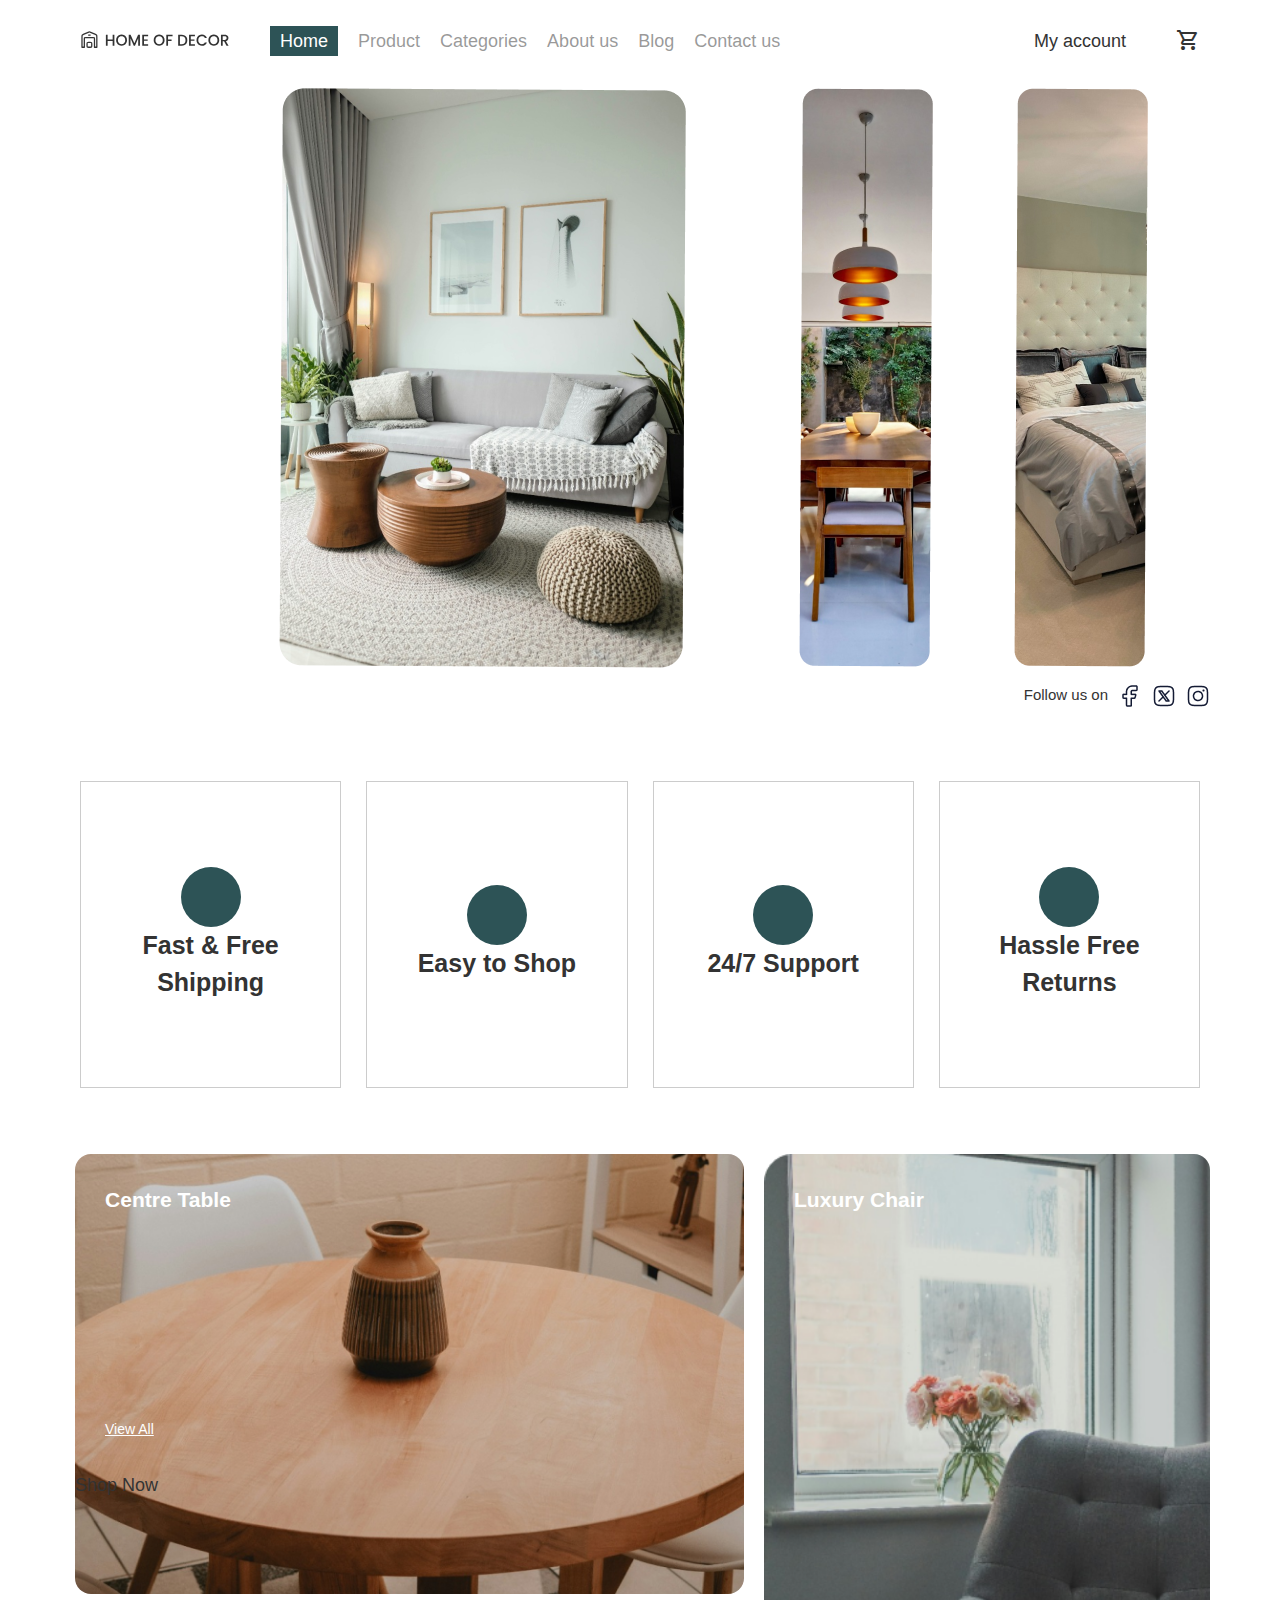
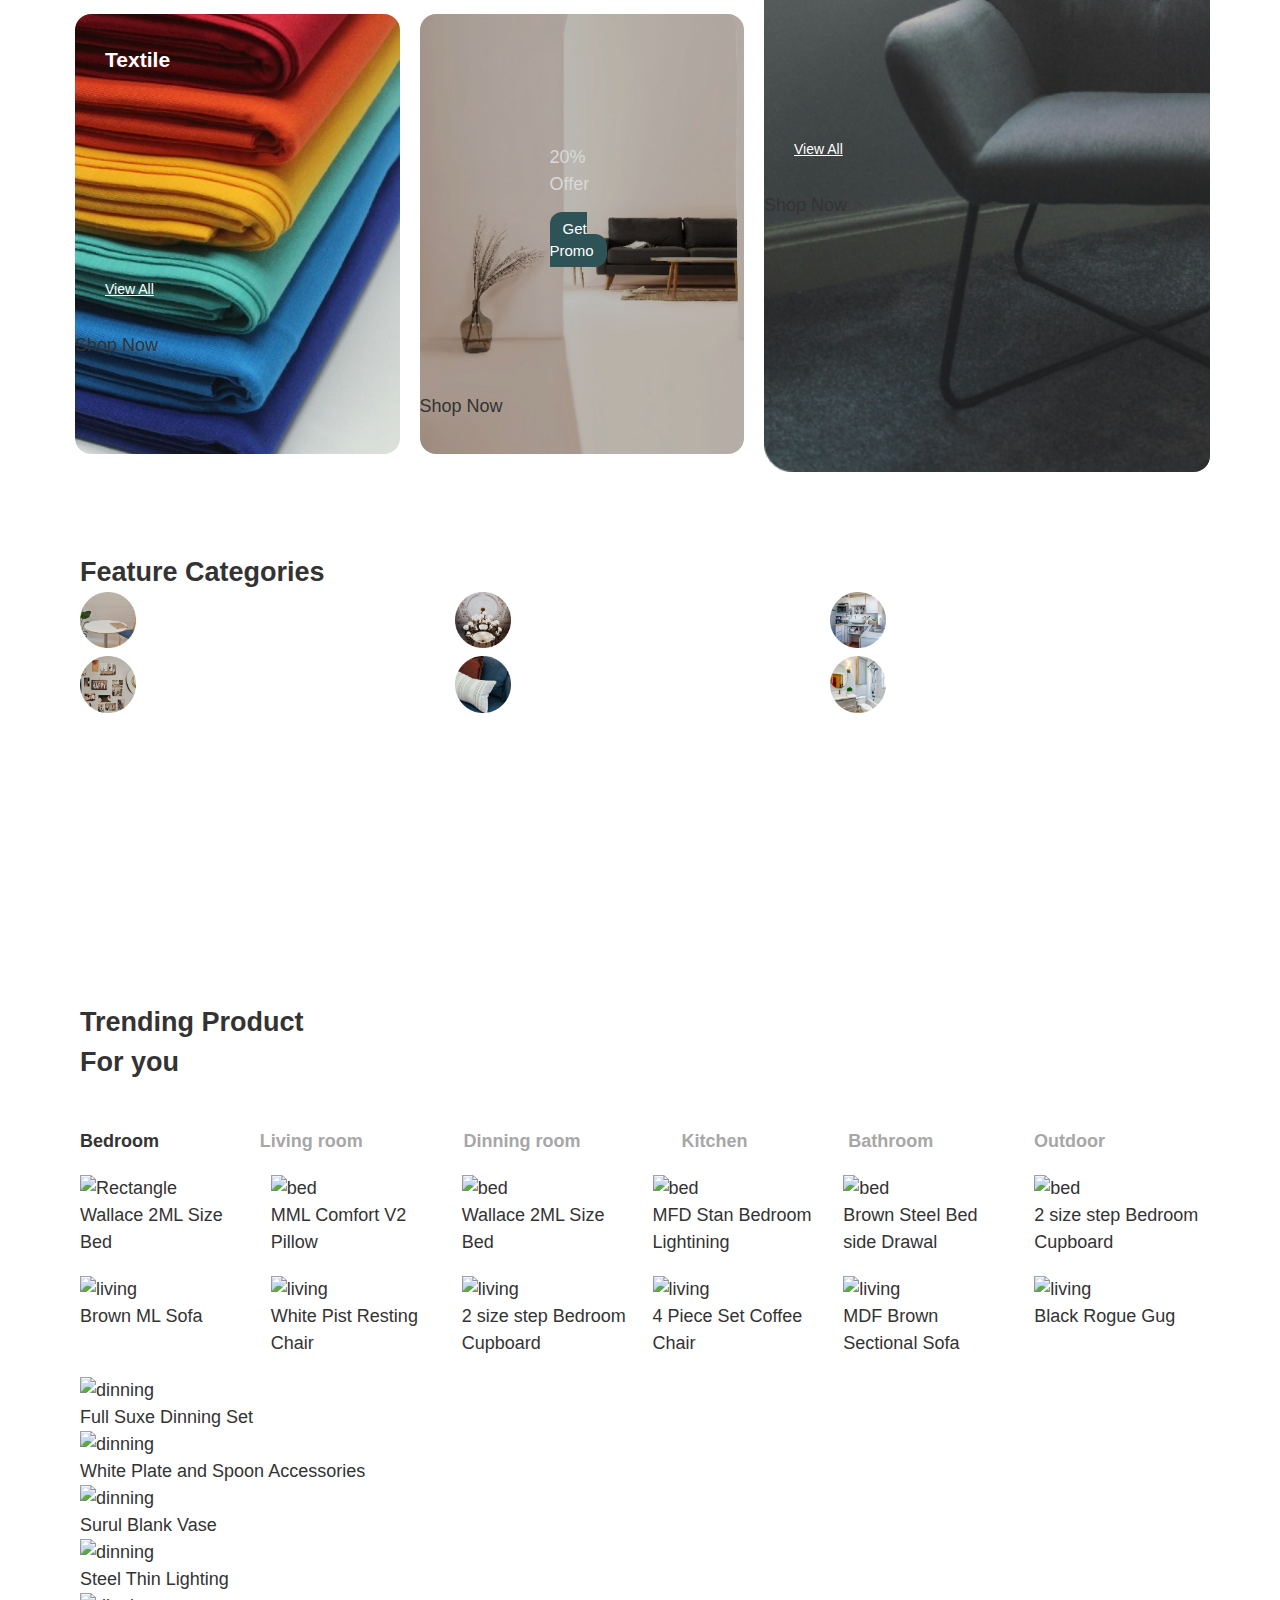
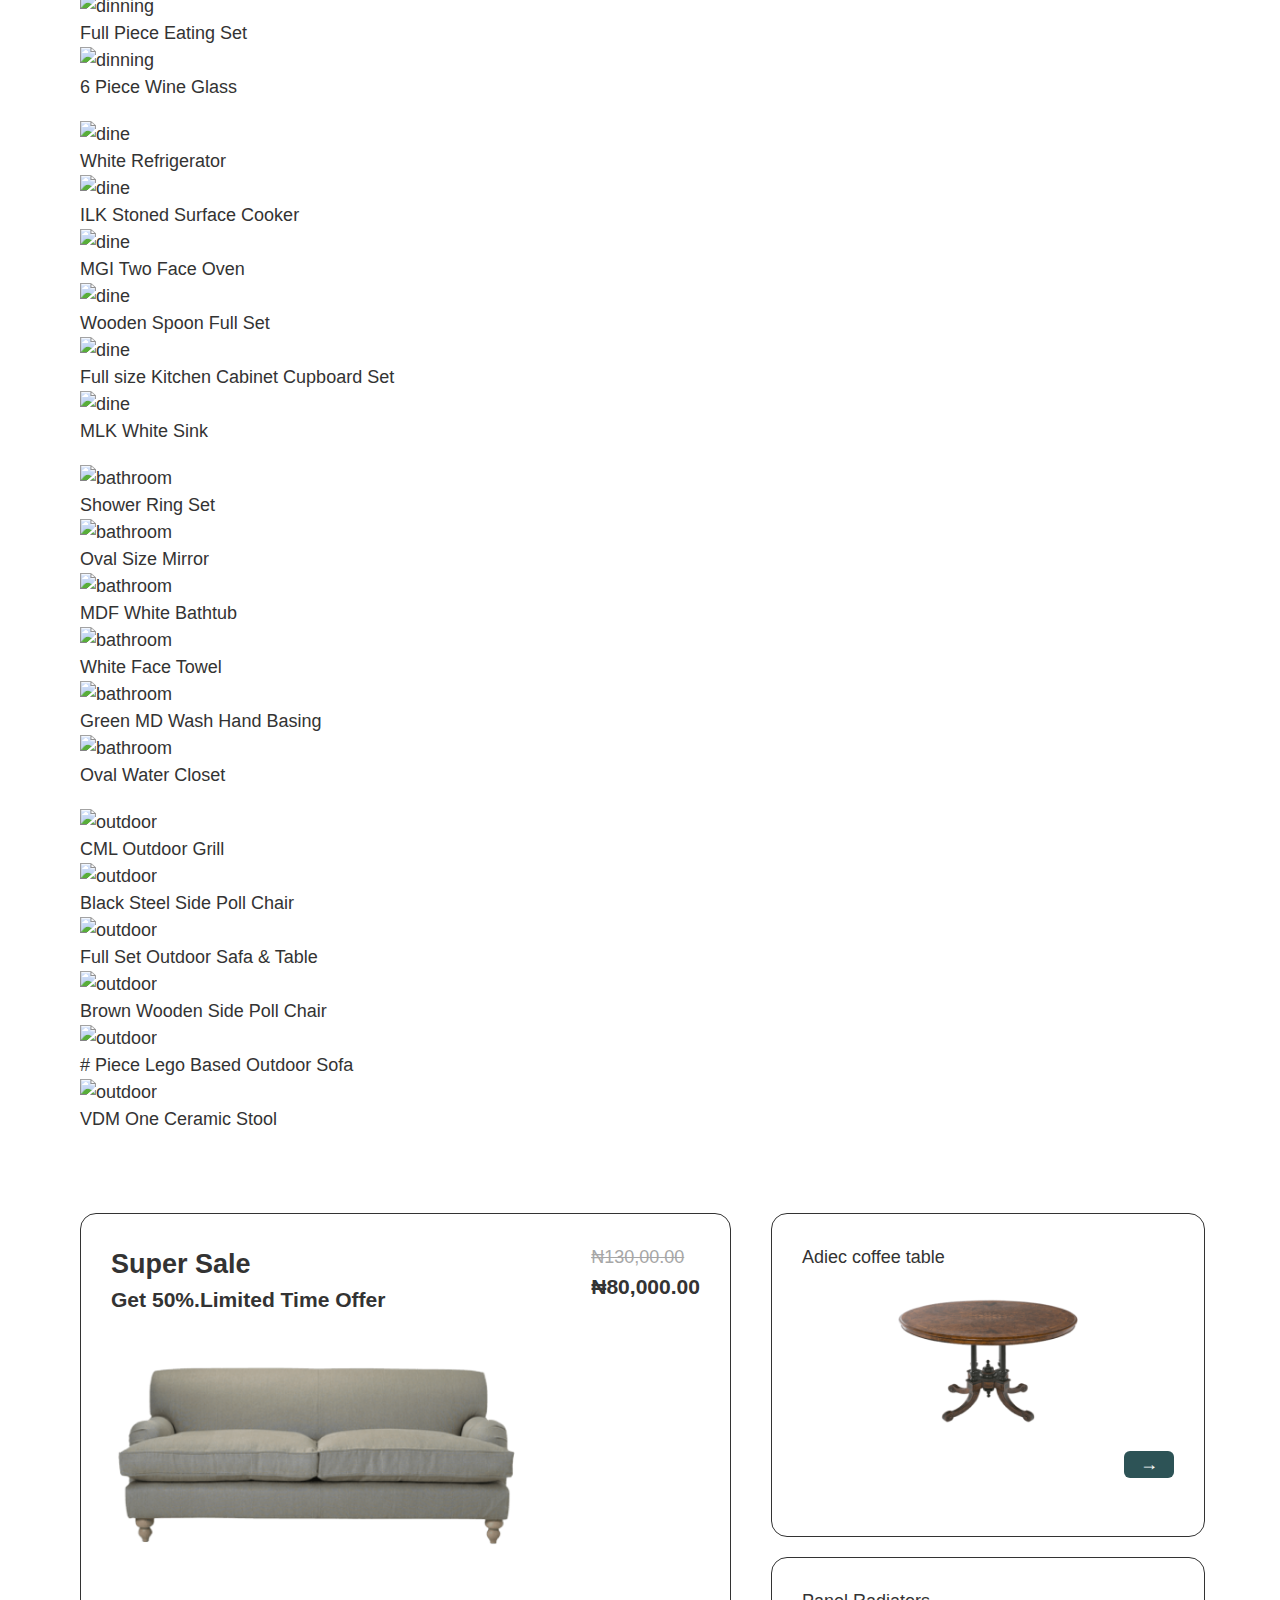
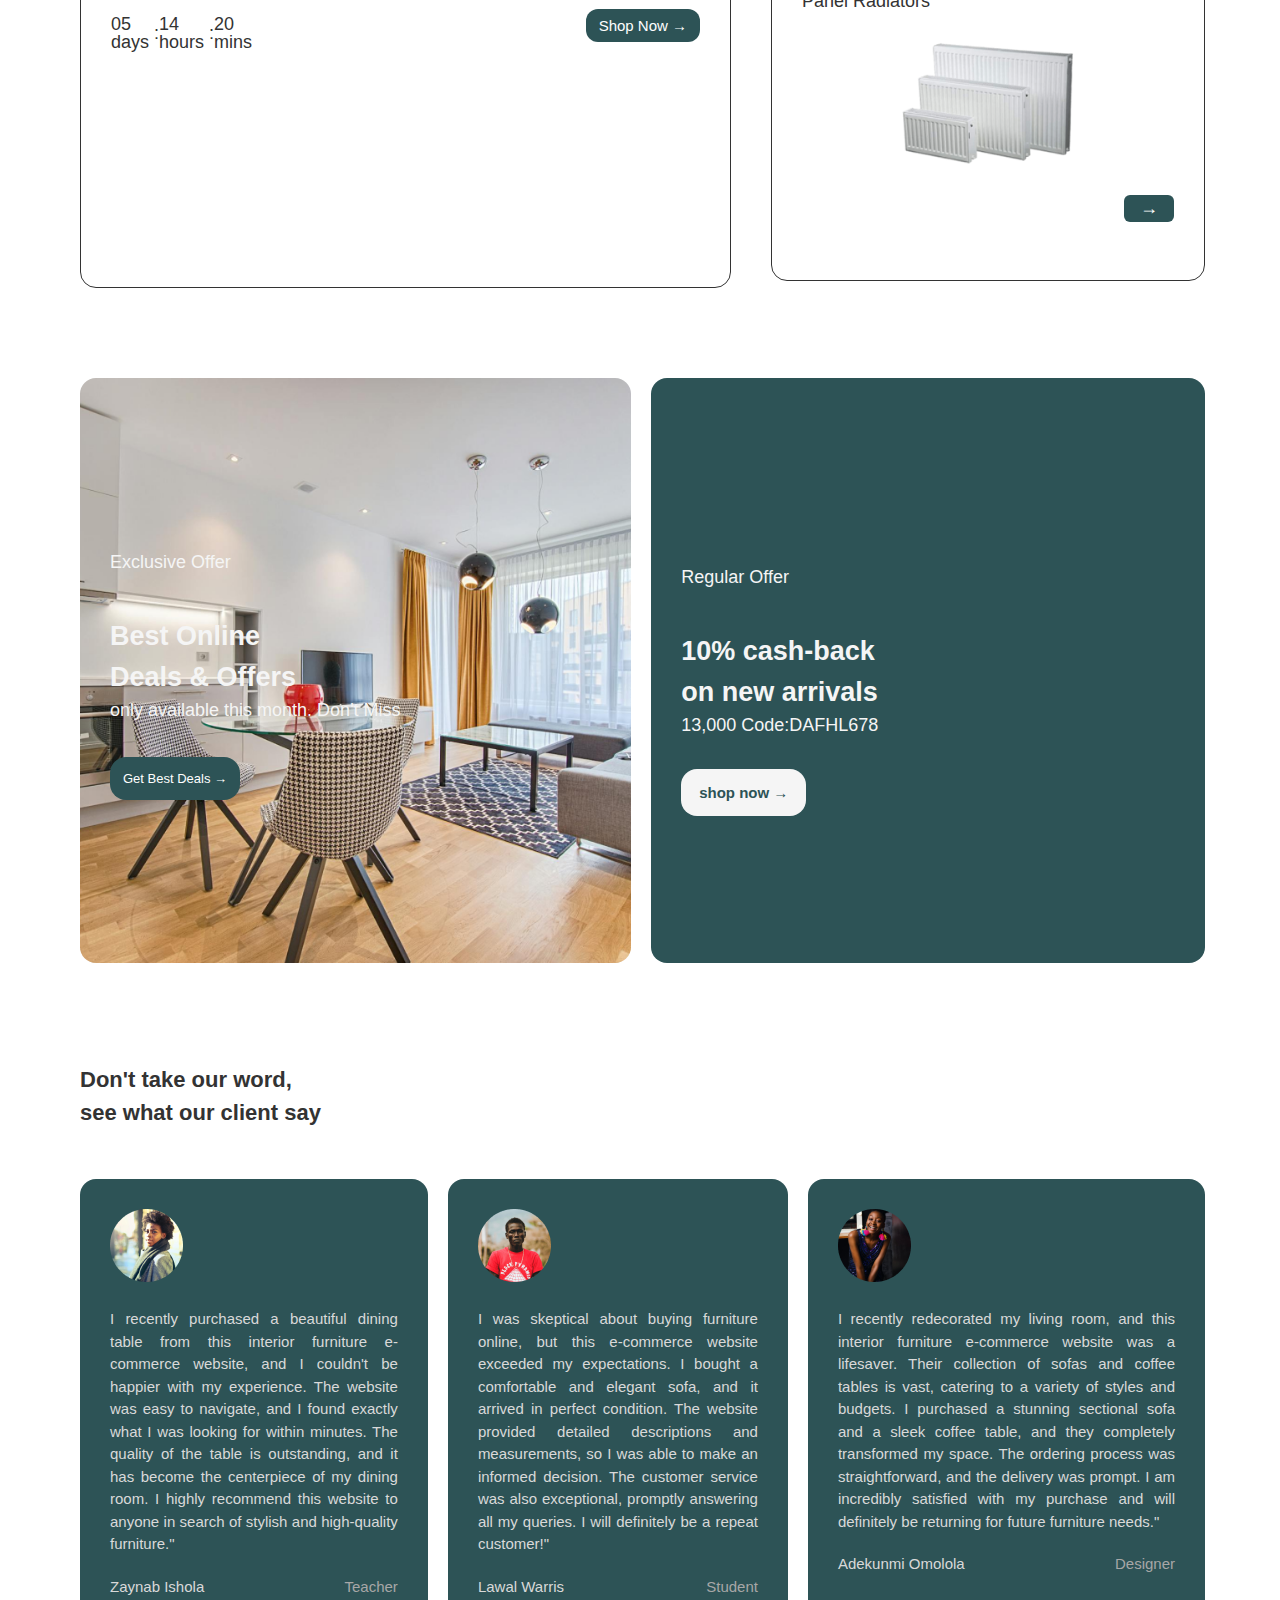
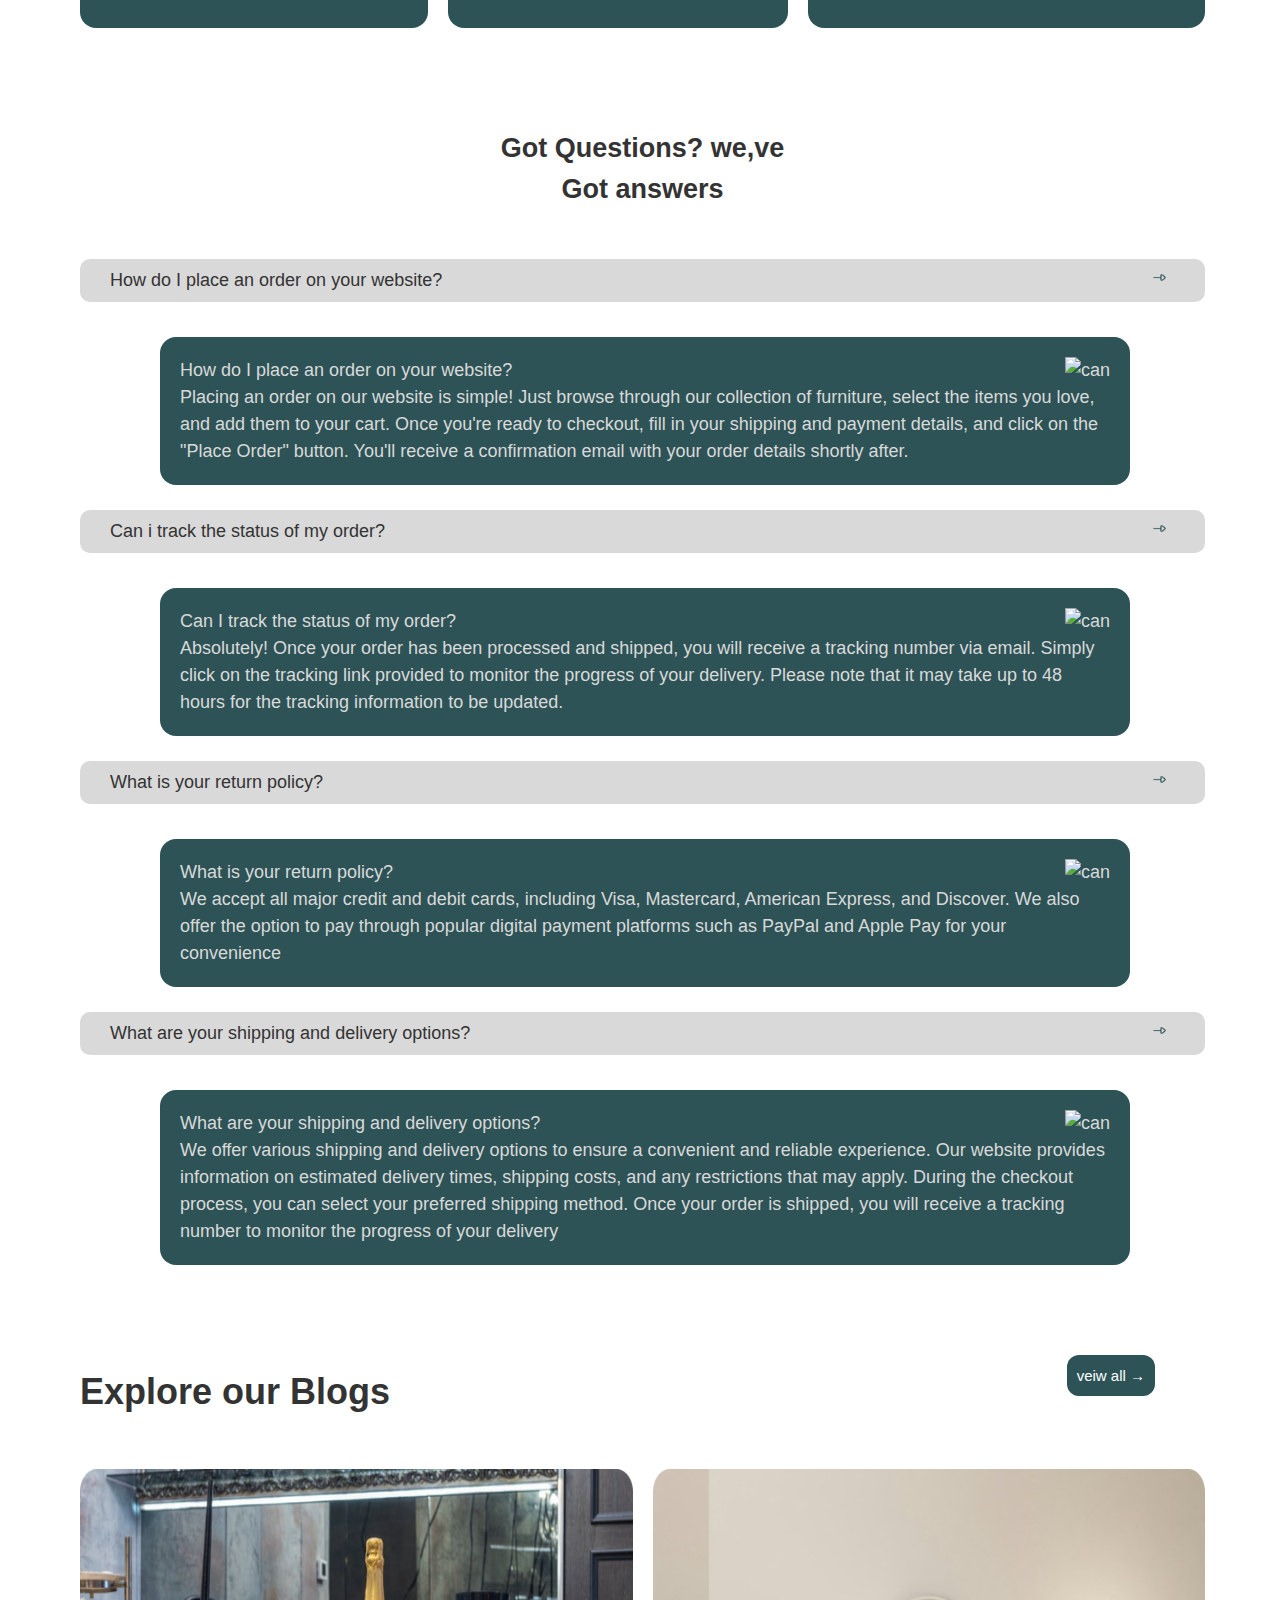
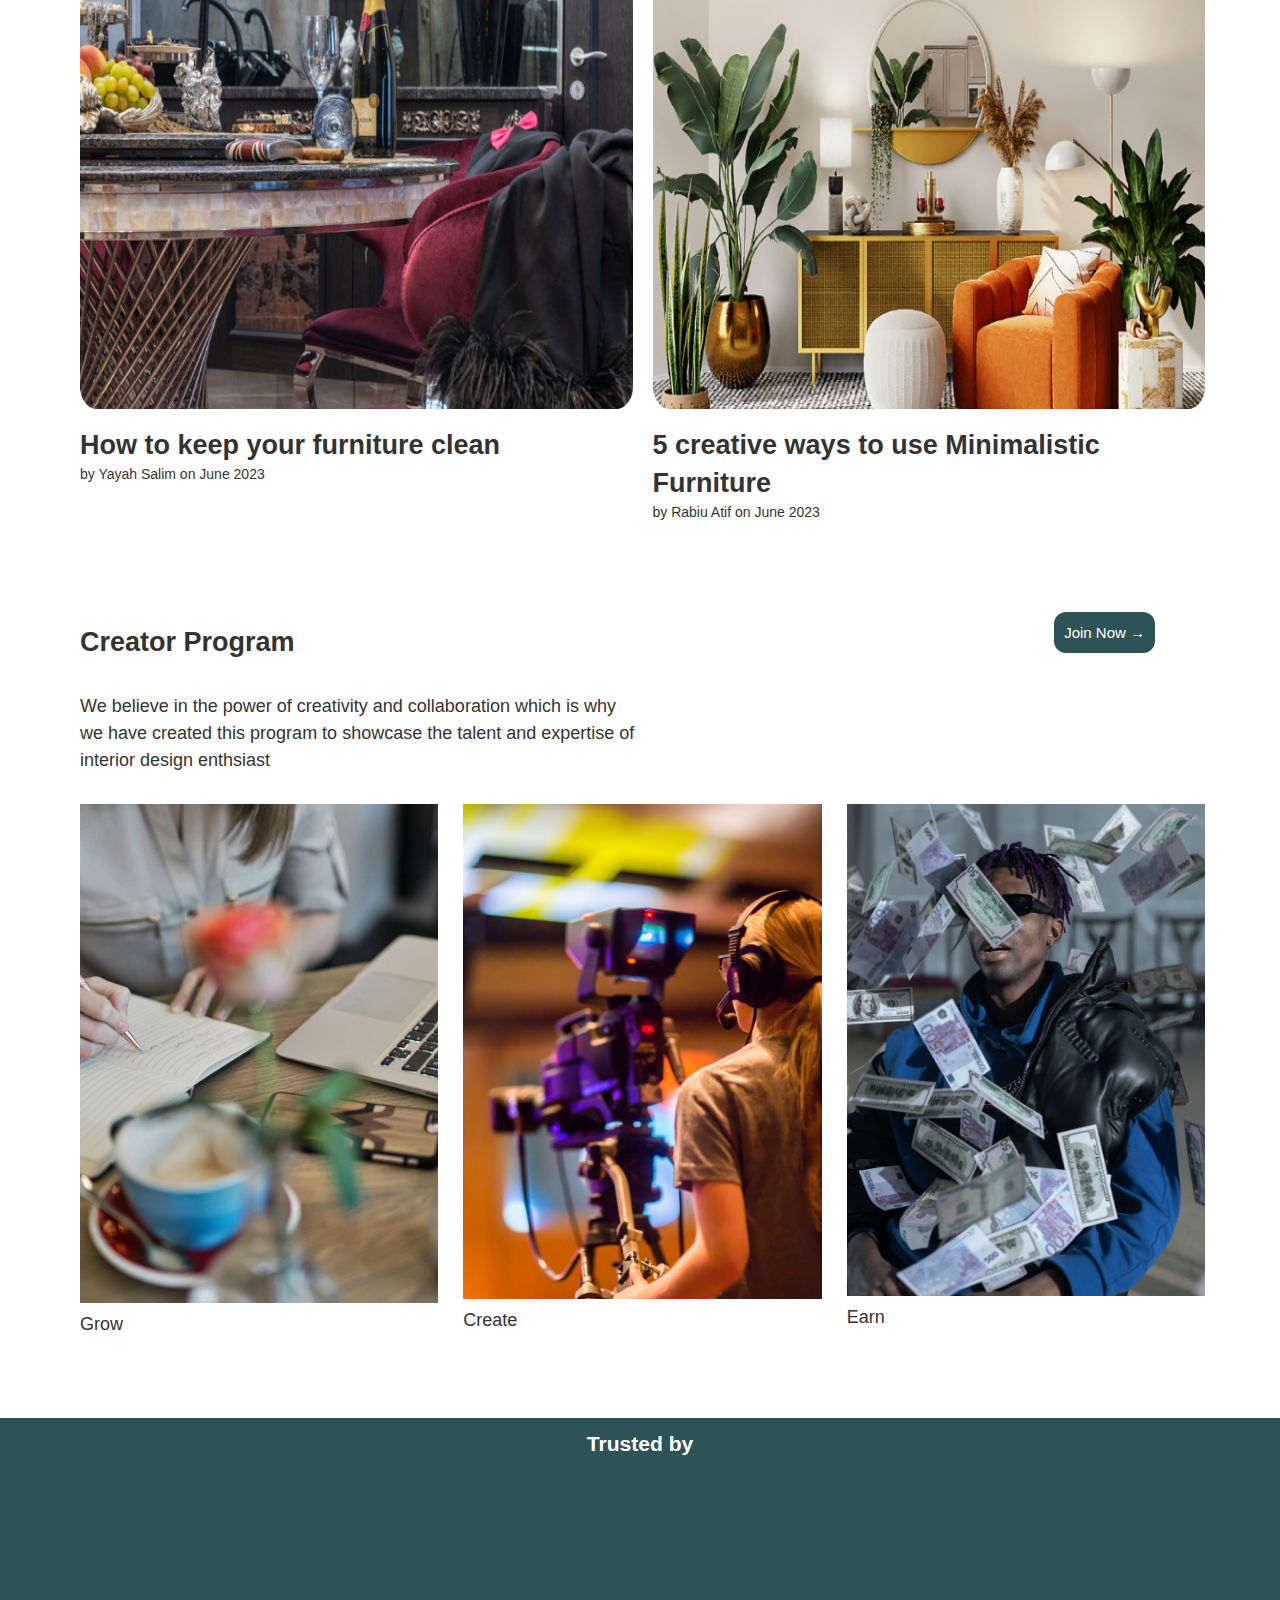
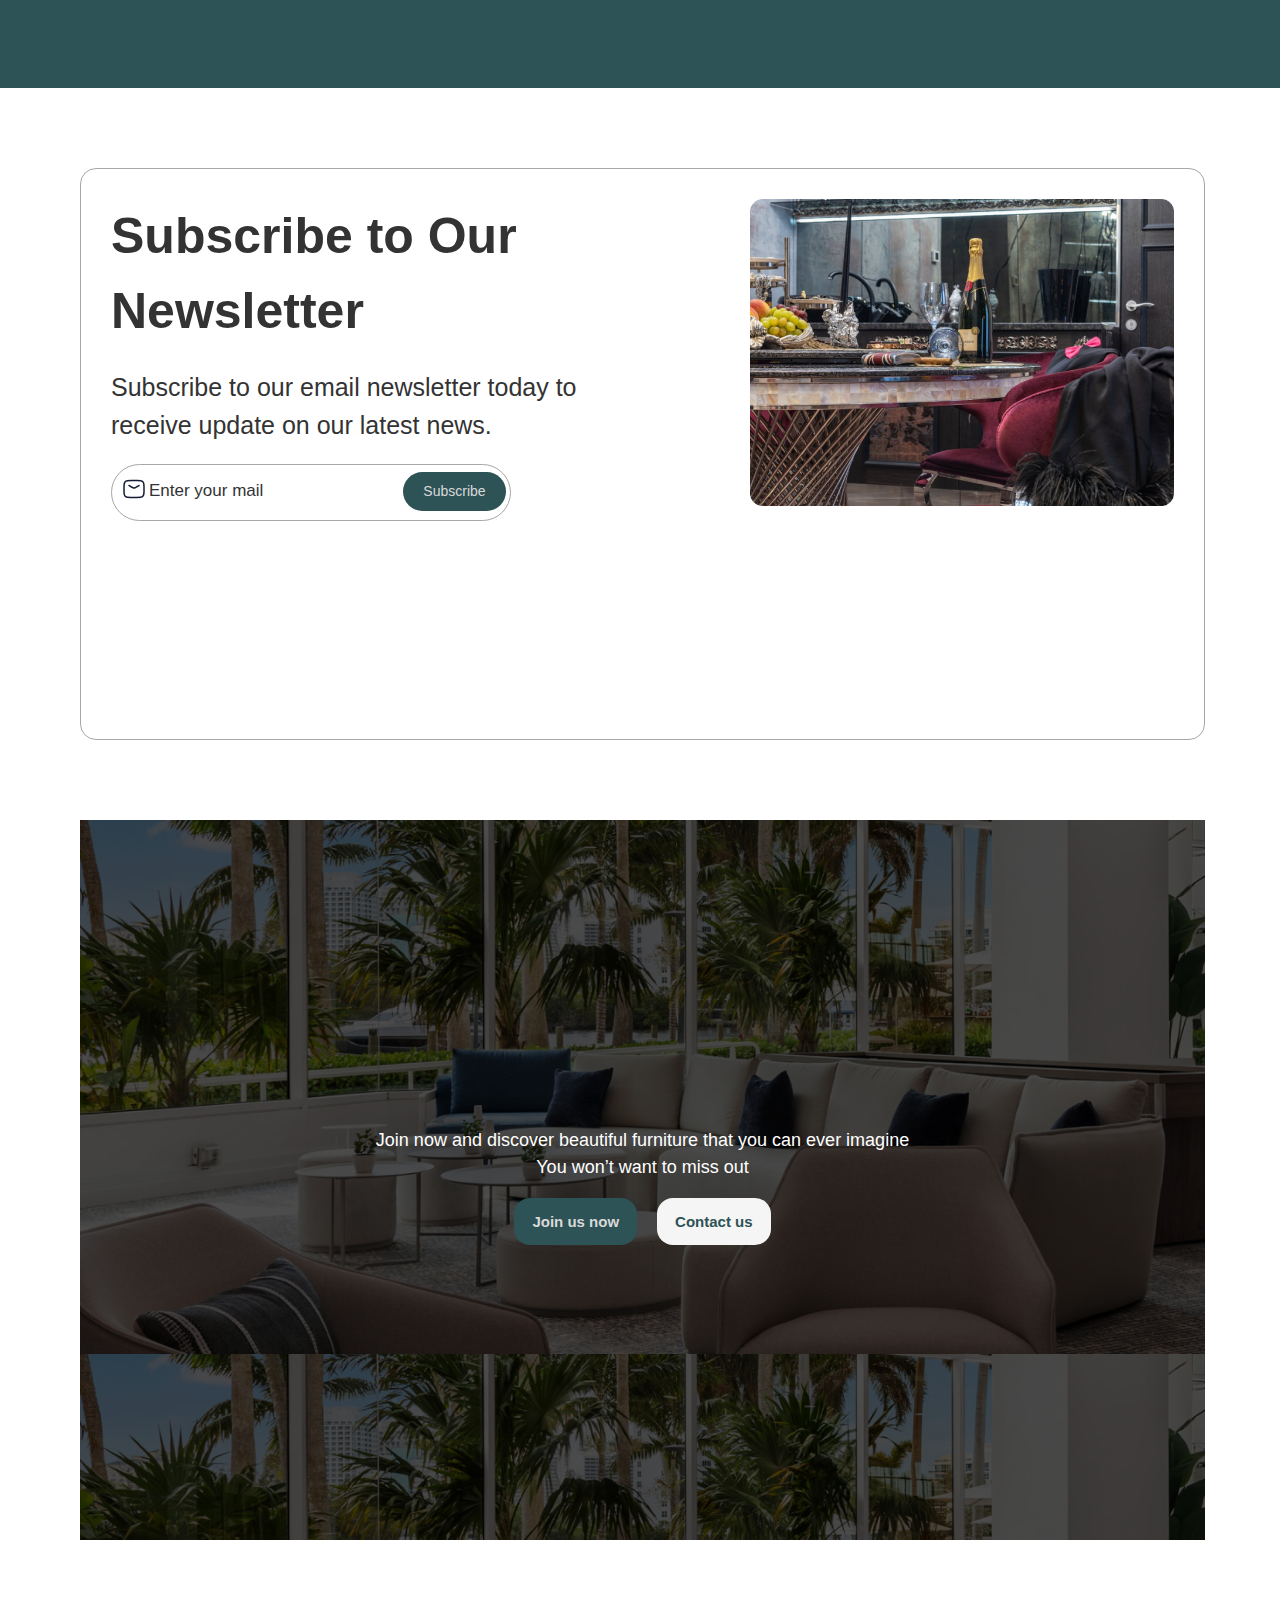
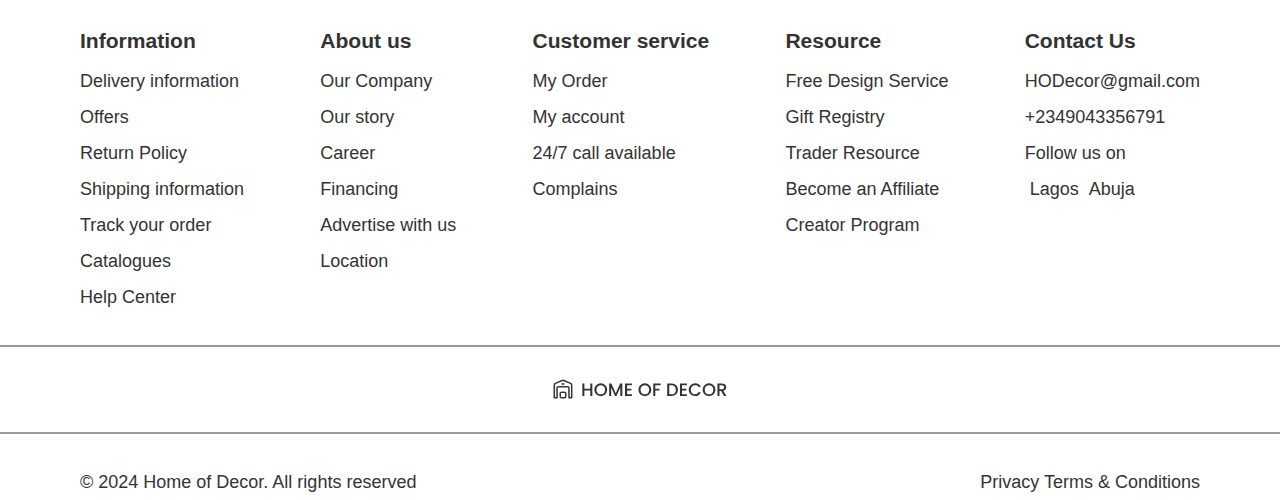
==== commit 5fb670d9: "update header, add script to sign-in and sign-up" ====
--- a/html/index.html
+++ b/html/index.html
@@ -5,25 +5,26 @@
     <meta name="viewport" content="width=device-width, initial-scale=1.0">
     <title> Home Page</title>
     <link rel="stylesheet" href="../styles/components.css" />
-    <link rel="stylesheet" href="/home-of-decor/styles/style.css">
+    <link rel="stylesheet" href="../styles/style.css">
+    <link rel="stylesheet" href="https://fonts.googleapis.com/css2?family=Material+Symbols+Outlined:opsz,wght,FILL,GRAD@40,400,0,0" />
     <link rel="stylesheet" href="https://cdnjs.cloudflare.com/ajax/libs/font-awesome/6.5.1/css/all.min.css" integrity="sha512-DTOQO9RWCH3ppGqcWaEA1BIZOC6xxalwEsw9c2QQeAIftl+Vegovlnee1c9QX4TctnWMn13TZye+giMm8e2LwA==" crossorigin="anonymous" referrerpolicy="no-referrer"/>
 </head>
 <body>
      <!-- Header Section -->
      <header>
         <div class="logo">
-          <a href="#"><img src="../images/logo.svg" alt="Home of Decor logo" /></a>
+          <a href="./index.html"><img src="../images/logo.svg" alt="Home of Decor logo" /></a>
         </div>
         <div class="nav-menu" id="nav-menu">
           <div class="close-nav" id="close-nav"><i class="fa-solid fa-xmark"></i></div>
           <nav>
             <ul class="nav-links" id="nav-links">
-              <li><a href="#" class="active-menu">Home</a></li>
+              <li><a href="./index.html" class="active-menu">Home</a></li>
               <li><a href="#">Product</a></li>
               <li><a href="#">Categories</a></li>
               <li><a href="#">About us</a></li>
               <li><a href="#">Blog</a></li>
-              <li><a href="#">Contact us</a></li>
+              <li><a href="./contact-us.html">Contact us</a></li>
             </ul>
           </nav>
           <div class="profile">
@@ -32,6 +33,10 @@
                 <i class="fa-regular fa-user fa-lg" style="color: #000000"></i>
                 <span>My account</span>
               </a>
+              <div class="login-profile">
+                <div class="login" id="login-ref">Login</div>
+                <div class="profile-view" id="profile-ref">Profile</div>
+              </div>
             </div>
             <div class="cart-section">
               <div class="search"><i class="fa-solid fa-magnifying-glass fa-lg" style="color: #000000"></i></div>
@@ -43,37 +48,39 @@
         <div class="nav-bar" id="nav-bar"><i class="fa-solid fa-bars fa-lg"></i></div>
       </header>
   
-      <script src="../scripts/script.js"></script>
+      <!-- <script src="../scripts/script.js"></script> -->
     <!-- the hero -->
     <section class="landingpage">
-        <div class="write-up-content">
-            <div class="modern-design">
-                <div class="interior">Modern Interior</div>
-              <div class="studio">Design Studio</div>
-            </div>
-            <div class="paragraph-text">
-                <p>
-                    Choosing the right furniture for your home online
-                    will add elegance and functionality to your interior
-                    while also being cost effective and long lasting.
-                </p>
-            </div>
-            <div class="link-buttons">
-                <div class="shop-now font"><a href="#">Shop Now &rarr;</a></div>
-                <div class="view-details font"><a href="#">View Details</a></div>
-            </div>
-            <div class="fig-div">
-                <div class="fig-sub-container">
-                    <div class="hero-numbers">2500+</div>
-                    <div class="certified-creator">Happy Customer</div>
-                </div>
-                <div class="fig-sub-container">
-                    <div class="hero-numbers">5000+</div>
-                    <div class="certified-creator">Certified Creator</div>
-                </div>
-                <div class="fig-sub-container">
-                    <div class="hero-numbers">300+</div>
-                    <div class="certified-creator">Certified Creator</div>
+        <div class="overlay">
+            <div class="write-up-content">
+                <div class="modern-design">
+                    <div class="interior">Modern Interior</div>
+                  <div class="studio">Design Studio</div>
+                </div>
+                <div class="paragraph-text">
+                    <p>
+                        Choosing the right furniture for your home online
+                        will add elegance and functionality to your interior
+                        while also being cost effective and long lasting.
+                    </p>
+                </div>
+                <div class="link-buttons">
+                    <div class="shop-now font"><a href="#">Shop Now &rarr;</a></div>
+                    <div class="view-details font"><a href="#">View Details</a></div>
+                </div>
+                <div class="fig-div">
+                    <div class="fig-sub-container">
+                        <div class="hero-numbers">2500+</div>
+                        <div class="certified-creator">Happy Customer</div>
+                    </div>
+                    <div class="fig-sub-container">
+                        <div class="hero-numbers">5000+</div>
+                        <div class="certified-creator">Certified Creator</div>
+                    </div>
+                    <div class="fig-sub-container">
+                        <div class="hero-numbers">300+</div>
+                        <div class="certified-creator">Certified Creator</div>
+                    </div>
                 </div>
             </div>
         </div>
@@ -88,7 +95,6 @@
             <img src="../images/homepage/bedroom.png" alt="bedroom">
         </div>
     </section>
-    <div class="overlay"></div>
       <!-- small link section -->
     <section>
         <div class="small-link">
@@ -132,6 +138,9 @@
                         <div><h3>Centre Table</h3></div>
                         <div><a href="#">View All</a></div>
                     </div>
+                    <div class="java-hide1 table-over">
+                        <a href="#">Shop Now</a>
+                    </div>
                 </div>
                 <div class="text-shp">
                     <div class="textile">
@@ -139,11 +148,17 @@
                             <div><h3>Textile</h3></div>
                             <div><a href="#">View All</a></div>
                         </div>
+                        <div class="java-hide1 textile-over">
+                            <a href="#">Shop Now</a>
+                        </div>
                     </div>
                     <div class="shop">
                         <div class="shop-sub">
                             <div>20% Offer</div>
-                            <div class="shop-now font get"><a href="#">Get Promo</a></div>
+                            <div class="shop-now font"><a href="#">Get Promo</a></div>
+                        </div>
+                        <div class="java-hide1 shop-over">
+                            <a href="#">Shop Now</a>
                         </div>
                     </div>
                 </div>
@@ -152,6 +167,9 @@
                 <div class="luxury-1a-sub">
                     <div><h3>Luxury Chair</h3></div>
                     <div><p><a href="#">View All</a></p></div>
+                </div>
+                <div class="java-hide1 luxury-1a-over">
+                    <a href="#">Shop Now</a>
                 </div>
             </div>
         </div>
@@ -161,31 +179,34 @@
         <div class="feature-categories">
             <div><h2>Feature Categories</h2></div>
             <div class="categories-class-container">
-                <div class="categories-class">
-                   <img src="../images/homepage/furniture-1.png" alt="furniture">
-                </div>
-                <div class="categories-class">
-                    <img src="../images/homepage/furniture-2.png" alt="furniture">
-                </div>
-                <div class="categories-class">
-                    <img src="../images/homepage/furniture 3.png" alt="furniture">
-                </div>
-                <div class="categories-class">
-                    <img src="../images/homepage/furniture-4.png" alt="furniture">
-                </div>
-                <div class="categories-class">
-                    <img src="../images/homepage/furniture-5.png" alt="furniture">
-                </div>
-                <!-- <div class="categories-class">
-                    <img src=../images/homepage/furniture-6.png" alt="furniture">
-                </div>
-                <div class="categories-class">
-                    <img src="../images/homepage/furniture-7.png" alt="furniture">
-                </div> -->
-            </div>
-        </div>
-     </section>
-     <!-- trensding products -->
+                <div class="categories-media">
+                    <div class="categories-class">
+                        <img src="../images/homepage/furniture-1.png" alt="furniture">
+                     </div>
+                     <div class="categories-class">
+                         <img src="../images/homepage/furniture-2.png" alt="furniture">
+                     </div>
+                </div>
+                <div class="categories-media">
+                    <div class="categories-class">
+                        <img src="../images/homepage/furniture 3.png" alt="furniture">
+                    </div>
+                    <div class="categories-class">
+                        <img src="../images/homepage/furniture-4.png" alt="furniture">
+                    </div>
+                </div>
+                <div class="categories-media">
+                    <div class="categories-class">
+                        <img src="../images/homepage/furniture-5.png" alt="furniture">
+                    </div>
+                    <div class="categories-class">
+                        <img src="../images/homepage/furniture-6.png "alt="furniture">
+                    </div>
+                </div>
+            </div>
+        </div>
+     </section>
+     <!-- trending products -->
      <section class="trending-products">
         <div class="trending-products-header">
             <h2>Trending Product</h2>
@@ -202,34 +223,170 @@
             </ul>
         </div>
        <div class="trending-products-container">
-           <div class="trending-products-class-1">
-                <div class="trending-products-class wallace-one">
-                <img src="../images/homepage/Component 33.png" alt="components">
-                    <p>Wallace 2ML Size Bed</p>
-                </div>
-                <div class="trending-products-class wallace-one">
-                    <img src="../images/homepage/Component 41.png" alt="components">
-                    <p>MML Comfort V2 Pillow</p>
-                </div>
-                <div class="trending-products-class wallace-one">
-                    <img src="../images/homepage/Component 140.png" alt="components">
-                    <p>Wallace 2ML Size Bed</p>
+        <!-- main display - bedroom -->
+        <div class="trending-products-class-1 trending-products-class-all trending-flex">
+            <div class="trending-products-class wallace-one">
+                <img src="../images/homepage/Rectangle 56.jpg" alt="Rectangle">
+                <div class="room-text">Wallace 2ML Size Bed</div>
+            </div>
+            <div class="trending-products-class wallace-one">
+                <img src="../images/homepage/bed1.jpg" alt="bed">
+                <div class="room-text">MML Comfort V2 Pillow</div>
+            </div>
+            <div class="trending-products-class wallace-one">
+                <img src="../images/homepage/bed2.jpg" alt="bed">
+                <div class="room-text">Wallace 2ML Size Bed</div>
+            </div>
+            <div class="trending-products-class wallace-one">
+                <img src="../images/homepage/bed3.jpg" alt="bed">
+                <div class="room-text">MFD Stan Bedroom Lightining</div>
+            </div>
+            <div class="trending-products-class wallace-one">
+                <img src="../images/homepage/bed4.jpg" alt="bed">
+                <div class="room-text">Brown Steel Bed side Drawal</div>
+            </div>
+            <div class="trending-products-class wallace-one">
+                <img src="../images/homepage/bed5.jpg" alt="bed">
+                <div class="room-text">2 size step Bedroom Cupboard</div>
+               </div>
+            </div>
+        </div>
+        <!-- on display - livimg room -->
+           <div class="trend-hide trending-products-class-2 trending-products-class-all trending-flex">
+                <div class="trending-products-class wallace-one">
+                <img src="../images/homepage/lliving1.jpg" alt="living">
+                <div class="room-text">Brown ML Sofa</div>
+                </div>
+                <div class="trending-products-class wallace-one">
+                    <img src="../images/homepage/living2.jpg" alt="living">
+                    <div class="room-text">White Pist Resting Chair</div>
+                </div>
+                <div class="trending-products-class wallace-one">
+                    <img src="../images/homepage/living3.jpg" alt="living">
+                    <div class="room-text">2 size step Bedroom Cupboard</div>
+                </div>
+                <div class="trending-products-class wallace-one">
+                    <img src="../images/homepage/living4.jpg" alt="living">
+                    <div class="room-text">4 Piece Set Coffee Chair</div>
+                </div>
+                <div class="trending-products-class wallace-one">
+                    <img src="../images/homepage/living5.jpg" alt="living">
+                    <div class="room-text">MDF Brown Sectional Sofa</div>
+                </div>
+                <div class="trending-products-class wallace-one">
+                    <img src="../images/homepage/living6.jpg" alt="living">
+                    <div class="room-text">Black Rogue Gug</div>
+                </div>
+           </div> 
+           <!-- dinning -->
+           <div class="trend-hide trending-products-class-3 trending-products-class-all trending-flex">
+                <div class="trending-products-class wallace-one">
+                    <img src="../images/homepage/Rectangle 30.png" alt="dinning">
+                    <div class="room-text">Full Suxe Dinning Set</div>
+                </div>
+                <div class="trending-products-class wallace-one">
+                    <img src="../images/homepage/Rectangle 31.png" alt="dinning">
+                    <div class="room-text">White Plate and Spoon Accessories</div>
+                </div>
+                <div class="trending-products-class wallace-one">
+                    <img src="../images/homepage/flower.png" alt="dinning">
+                    <div class="room-text">Surul Blank Vase</div>
+                </div>
+                <div class="trending-products-class wallace-one">
+                    <img src="../images/homepage/bulb.png" alt="dinning">
+                    <div class="room-text">Steel Thin Lighting</div>
+                </div>
+                <div class="trending-products-class wallace-one">
+                    <img src="../images/homepage/plates.png" alt="dinning">
+                    <div class="room-text">Full Piece Eating Set</div>
+                </div>
+                <div class="trending-products-class wallace-one">
+                    <img src="../images/homepage/Rectangle 33.png" alt="dinning">
+                   <div class="room-text">6 Piece Wine Glass</div>
                 </div>
            </div>
-            <div class="trending-products-class-2">
-                <div class="trending-products-class wallace-one">
-                    <img src="../images/homepage/Component 56.png" alt="components">
-                    <p>MFD Stan Bedroom Lightining</p>
-                </div>
-                <div class="trending-products-class wallace-one">
-                    <img src="../images/homepage/Component 57.png" alt="components">
-                    <p>Brown Steel Bed Side Drawal</p>
-                </div>
-                <div class="trending-products-class wallace-one">
-                    <img src="../images/homepage/Rectangle 35.png" alt="Rectangle">
-                    <p class="wallace-two">2 size step Bedroom Cupboard</p>
-                </div>
-            </div>
+           <!-- kitchen -->
+           <div class="trend-hide trending-products-class-4 trending-products-class-all trending-flex">
+                <div class="trending-products-class wallace-one">
+                    <img src="../images/homepage/dine1.jpg" alt="dine">
+                    <div class="room-text">White Refrigerator</div>
+                </div>
+                <div class="trending-products-class wallace-one">
+                    <img src="../images/homepage/dine4.jpg" alt="dine">
+                    <div class="room-text">ILK Stoned Surface Cooker</div>
+                </div>
+                <div class="trending-products-class wallace-one">
+                    <img src="../images/homepage/dine2.jpg" alt="dine">
+                    <div class="room-text">MGI Two Face Oven</div>
+                </div>
+                <div class="trending-products-class wallace-one">
+                    <img src="../images/homepage/dine5.jpg" alt="dine">
+                    <div class="room-text">Wooden Spoon Full Set</div>
+                </div>
+                <div class="trending-products-class wallace-one">
+                    <img src="../images/homepage/dine6.jpg" alt="dine">
+                    <div class="room-text">Full size Kitchen Cabinet Cupboard Set</div>
+                </div>
+                <div class="trending-products-class wallace-one">
+                    <img src="../images/homepage/dine3.jpg" alt="dine">
+                    <div class="room-text">MLK White Sink</div>
+                </div>
+           </div> 
+           <!-- bathroom -->
+           <div class="trend-hide trending-products-class-5 trending-products-class-all trending-flex">
+                <div class="trending-products-class wallace-one">
+                    <img src="../images/homepage/bath1.jpg" alt="bathroom">
+                    <div class="room-text">Shower Ring Set</div>
+                    </div>
+                <div class="trending-products-class wallace-one">
+                    <img src="../images/homepage/bath4.jpg" alt="bathroom">
+                    <div class="room-text">Oval Size Mirror</div>
+                </div>
+                <div class="trending-products-class wallace-one">
+                    <img src="../images/homepage/bath2.jpg" alt="bathroom">
+                    <div class="room-text">MDF White Bathtub</div>
+                </div>
+                <div class="trending-products-class wallace-one">
+                    <img src="../images/homepage/bath6.jpg" alt="bathroom">
+                    <div class="room-text">White Face Towel</div>
+                </div>
+                <div class="trending-products-class wallace-one">
+                    <img src="../images/homepage/bath5.jpg" alt="bathroom">
+                    <div class="room-text">Green MD Wash Hand Basing</div>
+                </div>
+                <div class="trending-products-class wallace-one">
+                   <div><img src="../images/homepage/bath3.jpg" alt="bathroom"></div>
+                   <div class="room-text">Oval Water Closet</div>
+                </div>
+           </div>
+           <!-- outdoor -->
+           <div class="trend-hide trending-products-class-6 trending-products-class-all trending-flex">
+                <div class="trending-products-class wallace-one">
+                    <img src="../images/homepage/grill.jpg" alt="outdoor">
+                    <div class="room-text">CML Outdoor Grill</div>
+                </div>
+                <div class="trending-products-class wallace-one">
+                    <img src="../images/homepage/image 11.jpg" alt="outdoor">
+                    <div class="room-text">Black Steel Side Poll Chair</div>
+                </div>
+                <div class="trending-products-class wallace-one">
+                    <img src="../images/homepage/table.jpg" alt="outdoor">
+                    <div class="room-text">Full Set Outdoor Safa & Table</div>
+                </div>
+                <div class="trending-products-class wallace-one">
+                    <img src="../images/homepage/image 9.jpg" alt="outdoor">
+                    <div class="room-text">Brown Wooden Side Poll Chair</div>
+                </div>
+                <div class="trending-products-class wallace-one">
+                    <img src="../images/homepage/image 3.jpg" alt="outdoor">
+                    <div class="room-text"># Piece Lego Based Outdoor Sofa</div>
+                </div>
+                <div class="trending-products-class wallace-one">
+                    <img src="../images/homepage/image 10.jpg" alt="outdoor">
+                    <div class="room-text">VDM One Ceramic Stool</div>
+                </div>
+            </div> 
+            <!-- <div class="trend-hover"></div> -->
        </div>
      </section>
      <!-- super-sale section -->
@@ -474,62 +631,68 @@
             <div class="comment-link">
                 <div class="comment-link-sub">
                     <div><p>How do I place an order on your website?</p> </div>
-                    <div><a href="#"><img src="../images/homepage/arrow-right-04.png" alt="arrow-right-04"></a></div>
+                    <div><img src="../images/homepage/arrow-right-04.png" alt="arrow-right-04"></div>
+                </div>
+                <div  class="java-hide">
+                    <div class="client-comment--display">
+                        <div>
+                           <div class="comment-display">
+                                <div>How do I place an order on your website?</div>
+                                <div><img src="../images/homepage/can.png" alt="can" width="35" height="35"></div>
+                           </div>
+                            <div><p>Placing an order on our website is simple! Just browse through our collection of furniture, select the items you love, and add them to your cart. Once you're ready to checkout, fill in your shipping and payment details, and click on the "Place Order" button. You'll receive a confirmation email with your order details shortly after.</p></div>
+                        </div>
+                    </div>
                 </div>
                 <div class="comment-link-sub">
-                    <div><p>How do I place an order on your website?</p> </div>
-                    <div><a href="#"><img src="../images/homepage/arrow-right-04.png" alt="arrow-right-04"></a></div>
+                    <div><p>Can i track the status of my order?</p> </div>
+                    <div><img src="../images/homepage/arrow-right-04.png" alt="arrow-right-04"></div>
+                </div>
+                <div class="java-hide">
+                    <div class="client-comment--display">
+                        <div>
+                           <div class="comment-display">
+                                <div>Can I track the status of my order?</div>
+                                <div><img src="../images/homepage/can.png" alt="can" width="35" height="35"></div>
+                           </div>
+                            <div><p>Absolutely! Once your order has been processed and shipped, you will receive a tracking number via email. Simply click on the tracking link provided to monitor the progress of your delivery. Please note that it may take up to 48 hours for the tracking information to be updated.</p></div>
+                        </div>
+                    </div>
                 </div>
                 <div class="comment-link-sub">
-                    <div><p>How do I place an order on your website?</p> </div>
-                    <div><a href="#"><img src="../images/homepage/arrow-right-04.png" alt="arrow-right-04"></a></div>
+                    <div><p>What is your return policy?</p> </div>
+                    <div><img src="../images/homepage/arrow-right-04.png" alt="arrow-right-04"></div>
+                </div>
+                <div class="java-hide">
+                    <div class="client-comment--display">
+                        <div>
+                           <div class="comment-display">
+                                <div> What is your return policy?</div>
+                                <div><img src="../images/homepage/can.png" alt="can" width="35" height="35"></div>
+                           </div>
+                            <div><p>We accept all major credit and debit cards, including Visa, Mastercard, American Express, and Discover. We also offer the option to pay through popular digital payment platforms such as PayPal and Apple Pay for your convenience</p></div>
+                        </div>
+                    </div>
                 </div>
                 <div class="comment-link-sub">
-                    <div><p>How do I place an order on your website?</p> </div>
-                    <div><a href="#"><img src="../images/homepage/arrow-right-04.png" alt="arrow-right-04"></a></div>
-                </div>
-            </div>
-        </div>
-     </section>
-      <!-- to be displayed on-click -->
-      <!-- <section>
-        <div class="client-comment--display">
-            <div>
-               <div class="comment-display">
-                    <div>How do I place an order on your website?</div>
-                    <div><img src="../images/homepage/cancel-circle.png" alt="cancel"></div>
-               </div>
-                <div><p>Placing an order on our website is simple! Just browse through our collection of furniture, select the items you love, and add them to your cart. Once you're ready to checkout, fill in your shipping and payment details, and click on the "Place Order" button. You'll receive a confirmation email with your order details shortly after.</p></div>
-            </div>
-        </div>
-        <div class="client-comment--display">
-            <div>
-               <div class="comment-display">
-                    <div>Can I track the status of my order?</div>
-                    <div><img src="../images/homepage/cancel-circle.png" alt="cancel"></div>
-               </div>
-                <div><p>Absolutely! Once your order has been processed and shipped, you will receive a tracking number via email. Simply click on the tracking link provided to monitor the progress of your delivery. Please note that it may take up to 48 hours for the tracking information to be updated.</p></div>
-            </div>
-        </div>
-        <div class="client-comment--display">
-            <div>
-               <div class="comment-display">
-                    <div> What is your return policy?</div>
-                    <div><img src="../images/homepage/cancel-circle.png" alt="cancel"></div>
-               </div>
-                <div><p>We accept all major credit and debit cards, including Visa, Mastercard, American Express, and Discover. We also offer the option to pay through popular digital payment platforms such as PayPal and Apple Pay for your convenience</p></div>
-            </div>
-        </div>
-        <div class="client-comment--display">
-            <div>
-               <div class="comment-display">
-                    <div> hat are your shipping and delivery options?</div>
-                    <div><img src="../images/homepage/cancel-circle.png" alt="cancel"></div>
-               </div>
-                <div><p> We offer various shipping and delivery options to ensure a convenient and reliable experience. Our website provides information on estimated delivery times, shipping costs, and any restrictions that may apply. During the checkout process, you can select your preferred shipping method. Once your order is shipped, you will receive a tracking number to monitor the progress of your delivery</p></div>
-            </div>
-        </div>
-     </section> -->
+                    <div><p>What are your shipping and delivery options?</p></div>
+                    <div><img src="../images/homepage/arrow-right-04.png" alt="arrow-right-04"></div>
+                </div>
+                <div class="java-hide">
+                    <div class="client-comment--display">
+                        <div>
+                           <div class="comment-display">
+                                <div> What are your shipping and delivery options?</div>
+                                <div><img src="../images/homepage/can.png" alt="can" width="35" height="35"></div>
+                           </div>
+                            <div><p> We offer various shipping and delivery options to ensure a convenient and reliable experience. Our website provides information on estimated delivery times, shipping costs, and any restrictions that may apply. During the checkout process, you can select your preferred shipping method. Once your order is shipped, you will receive a tracking number to monitor the progress of your delivery</p></div>
+                        </div>
+                    </div>
+                 </section>
+                </div>
+            </div>
+        </div>
+     </section>
      <!-- blog section  -->
      <section>
         <div class="blog-section">
@@ -576,12 +739,21 @@
                 <div  class="image-container">
                     <div class="image-content-1">
                         <img src="../images/homepage/Component 160.png" alt="Component">
+                        <div class="creator-sub">
+                            <div><a href="#">Grow</a></div>
+                        </div>
                     </div>
                     <div class="image-content-1">
                         <img src="../images/homepage/Component 163 (2).png" alt="Component">
+                        <div class="creator-sub">
+                            <div><a href="#">Create</a></div>
+                        </div>
                     </div>
                     <div class="image-content-1">
                         <img src="../images/homepage/Component 164.png" alt="Component">
+                        <div class="creator-sub">
+                            <div><a href="#">Earn</a></div>
+                        </div>
                     </div>
                 </div>
             </div>
@@ -594,7 +766,7 @@
                 <h3>Trusted by </h3>
             </div>
             <div class="trusted-section-icons">
-                <div class="trusted-section-images">
+                <div>
                     <i class="fa-brands fa-apple-pay fa-3x" style="color: #ffffff;"></i>
                 </div>
                 <div>
@@ -653,7 +825,7 @@
                 </div>
                 <div class="link-container">
                     <div class="shop-now shop-now-size2 green"><a href="#">Join us now</a></div>
-                    <div class="shop-now shop-now-size2"><a href="#">Contact us</a></div>
+                    <div class="shop-now shop-now-size2 cont"><a href="#">Contact us</a></div>
                 </div>
         </div>
      </section>
@@ -728,5 +900,6 @@
           </div>
         </div>
       </footer>
+      <script src="../scripts/script.js"></script>
 </body>
 </html>--- a/styles/components.css
+++ b/styles/components.css
@@ -74,6 +74,36 @@
 
 .profile > div {
   cursor: pointer;
+}
+
+.my-account {
+  position: relative;
+}
+
+.login-profile {
+  display: none;
+  position: absolute;
+  top: 30px;
+  width: 100%;
+  text-align: center;
+  box-shadow: 0px 8px 16px 0px rgba(0, 0, 0, 0.2);
+  z-index: 1;
+  background-color: #f9f9f9;
+}
+
+.login-profile > div {
+  padding: 0.5rem;
+  cursor: pointer;
+}
+
+.my-account:hover .login-profile {
+  display: block;
+}
+
+.login:hover,
+.profile-view:hover {
+  background-color: #2d5356;
+  color: #fff;
 }
 
 .cart-section {
--- a/styles/style.css
+++ b/styles/style.css
@@ -0,0 +1,791 @@
+@import url('https://fonts.googleapis.com/css2?family=Noto+Sans:ital,wght@0,100..900;1,100..900&family=Poppins:ital,wght@0,100;0,200;0,300;0,400;0,500;0,600;0,700;0,800;0,900;1,100;1,200;1,300;1,400;1,500;1,600;1,700;1,800;1,900&family=Roboto:ital,wght@0,100;0,300;0,400;0,500;0,700;0,900;1,100;1,300;1,400;1,500;1,700;1,900&display=swap');
+*{
+    padding: 0;
+    margin: 0;
+    box-sizing: border-box;
+}
+html {
+    font-size: 62.5%;
+  }
+body{
+    font-family: "Poppins-Medium", sans-serif;
+    font-style: normal;
+    color: var(--FLAT-BLACK);
+    font-size: 1.8rem;
+    line-height: 1.5;
+}
+/* the var function is used for easy access */
+:root{
+    --DEEP-BLUE:#141B34;
+    --GREEN: #2D5356;
+    --FLAT-BLACK: #333;
+    --GREY-DARK: #a7a7a7;
+    --GREY: #D9D9D9;
+    --WHITE: #ffffff;
+    --BLACK: #000;
+}
+.font{
+    font-size: 1.5rem;
+}
+/* hero section */
+section.landingpage{
+    display: grid;
+    grid-template-columns: repeat(1fr, 12);
+    gap: 2rem;
+    position: relative;
+    margin: 0 7rem 0 2.5rem;
+}
+/* for small screen, here it is set to none */
+.overlay{
+    background: rgba(0, 0, 0, 0.349);
+    width: 100%;
+    height: 123vh;
+    position: absolute;
+    top: 0;
+    display: none;
+}
+/* continued hero section */
+.write-up-content{
+    grid-column: 1/6;
+    display: flex;
+    flex-direction: column;
+    gap: 2.5rem;
+    justify-content: center;
+    font-weight: 600;
+}
+.modern-design{
+    display: flex;
+    flex-direction: column;
+    font-size: 4.5rem;
+    line-height: 1.2;
+}
+.link-buttons{
+    display: flex;
+    gap: 1.6rem;
+}
+.shop-now a{
+    text-decoration: none;
+    color: var(--WHITE);
+    background-color: var(--GREEN);
+    border-radius: 1.2rem;
+    padding: 0.8rem 1.3rem;
+    font-weight: 100;
+}
+.shop-now a:hover{
+    background-color: var(--GREY);
+    color: var(--GREEN);
+}
+.view-details a{
+    color: var(--FLAT-BLACK);
+    text-decoration: none;
+    padding-bottom: 0.1rem;
+    border-bottom: 1px solid var(--FLAT-BLACK);
+    font-weight: 100;
+}
+.fig-div{
+    display: flex;
+    gap: 2rem;
+    height: 10vh;
+    margin-top: 5rem;
+}
+.hero-numbers{
+    font-size: 2.5rem;
+    text-align: center;
+}
+.fig-sub-container{  
+    border-right: 2px solid var(--FLAT-BLACK);
+}
+.fig-sub-container > div{
+    padding-right: 0.5rem;
+}
+.certified-creator{
+    font-weight: 100;
+}
+/* the hero interior display images */
+.sitting{
+    grid-column: 6/9;
+}
+.dinning{
+    grid-column: 9/11;
+}
+.bedroom{
+    grid-column: 11/13;
+}
+.sitting img{
+    width: fit-content;
+}
+.dinning img{
+    width: fit-content;
+}
+.bedroom img{
+    width: fit-content;
+} 
+.modern-design, .paragraph-text, .link-buttons, .fig-div{
+    padding-left: 5rem;
+}
+/* the small link section */
+.small-link{
+    display: flex;
+    justify-content: flex-end;
+    gap: 1rem;
+    padding: 0.8rem 7rem 0 0;
+    font-size: 1.5rem;
+}
+
+/* hoverable section */
+.new-luxury{
+    margin: 0 7rem 8rem 7.5rem;
+}
+.luxury-display{
+    min-height: 80vh;
+    display: flex;
+    gap: 2rem
+}
+.luxury-1{
+    width: 60vw;
+    height: 100vh;
+    display: flex;
+    flex-direction: column;
+    gap: 2rem;
+}
+.luxury-1a{
+    background-image: url("../images/homepage/luxury.png");
+    background-size: cover;
+    border-radius: 1.6rem;
+    width: 40vw;
+    height: 102vh;
+}
+.center-table{
+    background-image: url("../images/homepage/Center-table.png");
+    background-size: cover;
+    border-radius: 1.6rem;
+    background-position: center;
+    width: 100%;
+    height: 50%;
+}
+.text-shp{
+    width: 100%;
+    height: 50%;
+    display: flex;
+    gap: 2rem;
+}
+.textile{
+    height: 100%;
+    width: 50%;
+    background-image: url("../images/homepage/textile.png");
+    background-size: cover;
+    border-radius: 1.6rem;
+}
+.textile.luxury-1a-sub{
+    display: flex;
+    gap: 2rem;
+}
+.shop{
+    height: 100%;
+    width: 50%;
+    background-image: url("../images/homepage/shop.png");
+    background-size: cover;
+    border-radius: 1.6rem;
+}
+.luxury-1a-sub,
+.textile-sub,
+.table-sub{
+    display: flex;
+    flex-direction: column;
+    gap: 52rem;
+    padding: 3rem;
+    color: var(--WHITE);
+}
+.textile-sub,
+.table-sub{
+   gap: 20rem; 
+}
+.textile-sub a,
+.table-sub a,
+.luxury-1a-sub a{
+    color: var(--WHITE);
+    text-decoration: underline;
+    font-size: 1.4rem;
+}
+.luxury-1a-sub a:hover{
+    color: var(--GREY);
+}
+.shop-sub{
+    display: flex;
+    flex-direction: column;
+    gap: 2rem;
+    padding: 13rem;
+    align-items: center;
+    color: var(--GREY);
+    justify-content: center;
+}
+.get{
+    width: 4rem;
+}
+/* features display section */
+.feature-categories{
+    height: 50vh;
+    display: flex;
+    flex-direction: column;
+    margin: 0 7.5rem 0 8rem;
+}
+.categories-class-container{
+    display: flex;
+    justify-content: space-around;
+    align-items: flex-end;
+}
+.categories-class{
+    height: 80%;
+    width: 15%;
+}
+.categories-class img{
+    width: 100%;
+}
+.trending-products{
+    display: flex;
+    flex-direction: column;
+    gap: 2rem;
+    margin: 0 7.5rem 0 8rem;
+}
+.trending-products-header{
+    display: flex;
+    flex-direction: column;
+    padding-bottom: 2.5rem;
+}
+ul.sample-rooms{
+    list-style-type: none;
+    display: flex;
+    justify-content: space-between;
+    margin-right: 10rem;
+}
+.sample-rooms li a{
+    color: var(--GREY-DARK);
+    text-decoration: none;
+    font-weight: 700;
+}
+li.li-color a{
+    color: var(--FLAT-BLACK);
+}
+/*trebding section  */
+.trending-products-class{
+    height: 55%;
+    width: 33%;
+    position: relative;
+}
+.trending-products-container{
+    display: flex;
+    flex-direction: column;
+    gap: 2rem;
+}
+.trending-products-class-1,
+.trending-products-class-2{
+    display: flex;
+    justify-content: center;
+    gap: 2rem;
+}
+.wallace-one img{
+    width: 100%;
+    height: 100%;
+  }
+  .trending-products-class-1 p,
+  .trending-products-class-2 p{
+    border: 1px solid var(--FLAT-BLACK);
+    position: absolute;
+    width: 100%;
+    top: 49vh;
+    z-index: -1;
+    display: flex;
+    justify-content: center;
+    align-items: center;
+  }
+  .wallace-two{
+    margin-top: 15%;
+    padding: 3rem 2rem;
+    font-weight: 700;
+    color: var(--FLAT-BLACK);
+  }
+  /* super sale section*/
+  .super-sale{
+    margin: 8rem 7.5rem 0 8rem;
+    display: flex;
+    gap: 4rem;
+  }
+  .container-padding{
+    padding: 3rem;
+    display: flex;
+    flex-direction: column;
+    gap: 2rem;
+  }
+  .super-sale-container{
+    width: 60%;
+    height: 75vh;
+  }
+  .super-sale-container,
+  .super-sale-sub2{
+    border: 1px solid var(--FLAT-BLACK);
+    border-radius: 1.6rem;
+  }
+  .super-sale-iamge{
+    width: 70%;
+  }
+  .super-sale-iamge img{
+    width: 100%;
+  }
+  .super-sale-sub1{
+    display: flex;
+    justify-content: space-between;
+    font-weight: 700;
+  }
+  .super-sale-sub1 > h2{
+    font-size: 1.9rem;
+  }
+  .days-hour-min{
+    display: flex;
+  }
+  .days-hour-min-container{
+    display: flex;
+    justify-content: space-between;
+  }
+  .colon-class{
+    padding-left: 0.5rem;
+    display: flex;
+    align-items: center;
+  }
+  .days-hours{
+    line-height: 1;
+  }
+  .amount p{
+    font-weight: 100;
+    color: var(--GREY-DARK);
+    text-decoration: line-through;
+  }
+  .super-sale-container2{
+    display: flex;
+    flex-direction: column;
+    gap: 2rem;
+    width: 40%;
+  }
+  .images-space{
+    height: 20vh;
+    width: 100%;
+    display: flex;
+    justify-content: center;
+  }
+  .super-sale-sub2{
+    height: 36vh;
+  }
+  .container2-pad{
+    padding: 3rem;
+  }
+  .shop-now2 a{
+    border-radius: 0.6rem;
+    padding: 0 1.6rem;
+}
+.align-right{
+    display: flex;
+    justify-content: flex-end
+}
+/*  online deals section*/
+.online-deals{
+    margin: 9rem 7.5rem 0 8rem;
+    color: whitesmoke;
+    display: flex;
+    gap: 2rem;
+}
+.online-deals-1,
+.online-deals-2{
+    width: 45vw;
+    height: 65vh;
+    border-radius: 1.6rem;
+}
+.online-deals-1{
+    background-image: url("../images/homepage/Rectangle\ 36.png");
+    background-size: cover;
+    background-repeat: no-repeat;
+    background-position: center;
+}
+.cover-layer{
+    padding: 3rem;
+    height: 100%;
+    display: flex;
+    flex-direction: column;
+    justify-content: center;
+    gap: 4rem;
+}
+.shop-now-size a{
+    font-size: 1.3rem;
+    padding: 1.4rem 1.3rem;
+    border-radius: 1.6rem;
+}
+.online-deals-2{
+    background: var(--GREEN);
+    height: 65vh;
+    position: relative;
+}
+.shop-now-size2 a{
+    font-size: 1.5rem;
+    padding: 1.5rem 1.8rem;
+    border-radius: 1.6rem;
+    color: var(--GREEN);
+    font-weight: bold;
+    background: whitesmoke;
+}
+.font-awe{
+    width: 100%;
+    display: flex;
+    justify-content: space-between;
+    align-items: center;
+}
+.regular{
+    padding-top: 7rem;
+}
+.font-awe-1{
+    padding-top: 4rem;
+}
+/* testimonial section */
+.client-page,
+.question-answer,
+.blog-section,
+.creator-section{
+    margin: 10rem 7.5rem 0 8rem;
+    min-height: 50vh;
+    display:  flex;
+    flex-direction: column;
+    gap: 5rem;
+}
+.client h2{
+    font-size: 2.2rem;
+}
+.client-comment-container{
+    display: flex;
+    gap: 2rem;
+}
+.client-comment-1{
+    background: var(--GREEN);
+    border-radius: 1.6rem;
+}
+.client-photo{
+    display: flex;
+    justify-content: space-between;
+    align-items: center;
+}
+.star{
+    display: flex;
+}
+.client-pad{
+    display: flex;
+    flex-direction: column;
+    gap: 2rem;
+    padding: 3rem;
+    color: var(--GREY);
+    text-align: justify;
+    font-size: 1.5rem;
+}
+.client-name{
+    display: flex;
+    justify-content: space-between;
+}
+.teacher-student{
+    color: var(--GREY-DARK);
+}
+/* FAQ*/
+.client-comment--display{
+    margin: 1rem 7.5rem 0 8rem;
+    background: var(--GREEN);
+    border-radius: 1.6rem;
+    color: var(--GREY);
+   padding: 2rem;
+   font-size: 1.8rem;
+}
+.comment-display{
+    display: flex;
+    justify-content: space-between;
+}
+/* to be displayed when the FAQ is clicked */
+.got-questions{
+    display: flex;
+    flex-direction: column;
+    align-items: center;
+   
+}
+.comment-link{
+    display: flex;
+    flex-direction: column;
+    gap: 2.5rem;
+}
+.comment-link-sub{
+    display: flex;
+    justify-content: space-between;
+    align-items: center;
+    padding:  0.8rem 3rem;
+    background: var(--GREY);
+    border-radius: 1rem;
+}
+.comment-link-sub img{
+    height: 10%;
+    width: 70%;
+}
+/* blog section */
+.blog-text{
+    display: flex;
+    justify-content: space-between;
+}
+.explore-arrow a{
+    padding: 1.2rem 1rem;
+    margin-right: 5rem;
+    border-radius: 1.3;
+}
+.blog-photo{
+    border-radius: 1.6rem;
+}
+.blog-photo{
+    border-radius: 1.6rem;
+}
+.blog-photo img{
+    width: 100%;
+    height: 60vh;
+}
+.blog-images{
+    display: flex;
+    gap: 2rem;
+}
+.blog-images-sub{
+    display: flex;
+    flex-direction: column;
+    gap: 1rem;
+}
+.blog-photo-text{
+    line-height: 1.4;
+}
+.class-small{
+    font-size: 1.4rem;
+}
+.blog-section{
+    margin: 10rem 7.5rem 0 8rem;
+    min-height: 50vh;
+    display:  flex;
+    flex-direction: column;
+    gap: 5rem;
+}
+/* creator-section */
+.creator-section{
+    margin: 10rem 7.5rem 0 8rem;
+    min-height: 50vh;
+    display:  flex;
+    flex-direction: column;
+    gap: 3rem;
+}
+.creator-section-1{
+    display: flex;
+    justify-content: space-between;
+}
+.creator-section-p{
+    font-size: 1.8rem;
+    width: 50%;
+}
+.image-content-1{
+    height: 62%;
+    width: 34%;
+}
+.image-content-1 img{
+    width: 100%;
+}
+.image-container{
+    display: flex;
+    gap: 2.5rem;
+}
+/* patnership */
+.trusted-section{
+    margin-top: 8rem;
+    display: flex;
+    flex-direction: column;
+    height: 30vh;
+    gap: 5rem;
+    background: var(--GREEN);
+}
+.trusted-section-icons{
+    display: flex;
+    justify-content: space-evenly;
+}
+.trusted-section-text{
+    padding-top: 1rem;
+    display: flex;
+    justify-content: center;
+    color: var(--WHITE);
+}
+/* subcsription section*/
+.grey-border{
+    margin: 8rem 7.5rem 0 8rem;
+    border: 1px solid var(--GREY-DARK);
+    padding-bottom: 6rem;
+    border-radius: 1.6rem;
+}
+.border-padd{
+    padding: 3rem;
+    display: flex;
+    justify-content: space-between;
+}
+.sucbscribe-text{
+    display: flex;
+    width: 50vw;
+    font-size: 2.5rem;
+    flex-direction: column;
+    gap: 2rem;
+}
+.sucbscribe-text-sub3{
+    border: 1px solid var(--GREY-DARK);
+    display: flex;
+    gap: 14rem;
+    line-height: 2.2;
+    width: 40rem;
+    border-radius: 5rem;
+}
+.sucbscribe-image{
+    height: 50vh;
+    width: 40%;
+}
+.sucbscribe-image img{
+    width: 100%;
+}
+.email-class{
+    display: flex;
+    align-items: center;
+    padding-left: 1rem;
+    gap: 0.3rem;
+}
+.mail1{
+    font-size: 1.7rem;
+    padding-bottom: 0.5rem;
+}
+.sub a{
+    color: var(--GREY);
+    font-size: 1.4rem;
+    padding: 0.4rem 2rem;
+    border-radius: 2.5rem;
+    display: flex;
+    margin-top: 0.7rem;
+}
+/* final section before the footer */
+.join-contact{
+    margin: 8rem 7.5rem 8rem 8rem;
+    background-image: url("../images/homepage/image\ 8.png");
+    background-size: contain;
+    height: 80vh;
+    color: var(--WHITE);
+    display: flex;
+    flex-direction: column;
+    justify-content: center;
+    align-items: center;
+    gap: 3rem;
+}
+.link-container{
+    display: flex;
+    gap: 2rem;
+    font-size: 1.4rem;
+}
+.join-p{
+    text-align: center;
+}
+.green a{
+    background: var(--GREEN);
+    color: var(--GREY);
+}
+
+/* footer section */
+footer {
+    display: flex;
+    flex-direction: column;
+    gap: 3rem;
+    line-height: 2;
+  }
+  
+  .footer-container {
+    display: flex;
+    padding: 0 8rem;
+    justify-content: space-between;
+    flex-wrap: wrap;
+    row-gap: 2rem;
+  }
+  
+  .footer-logo {
+    border-top: 2px solid;
+    border-bottom: 2px solid;
+    border-color: rgba(0, 0, 0, 0.4);
+    display: flex;
+    justify-content: center;
+    padding: 3rem 2rem;
+  }
+  
+  .footer-logo img {
+    width: 176px;
+  }
+  
+  .footer-bottom {
+    padding: 0 8rem;
+    display: flex;
+    justify-content: space-between;
+  }
+  
+  .footer-contact span,
+  .footer-contact .fa-facebook,
+  .footer-contact .fa-x-twitter,
+  .footer-contact .fa-location-dot {
+    margin-right: 0.5rem;
+  }
+  
+
+
+
+
+/* media screns */
+@media(max-width:768px){
+      .overlay{
+        height: 81vh;
+      }
+}
+
+@media (max-width:360px){
+    html {
+        font-size: 50%;
+      }
+      /* set to take up the whole grid */
+    .sitting{
+        grid-column: 1/13;
+        position: relative;
+        z-index: -1;
+    }
+    .write-up-content{
+        gap: 4.2rem;
+        grid-column: 1/13;
+        position: absolute;
+        top: 8rem;
+        color: var(--WHITE);
+        font-weight: 700;
+        position: absolute;
+        z-index: 1;
+    }
+    .view-details a{
+        color: var(--WHITE);
+        text-decoration: none;
+        padding-bottom: 0.1rem;
+        border-bottom: 1px solid var(--WHITE);
+    }
+    .modern-design{
+        color: var(--GREY);
+        font-weight: 900;
+    }
+    .hero-numbers{
+        font-size: 2.5rem;
+        text-align: left;
+    }
+    .overlay{
+        display: block;
+        height: 131vh;
+    }
+    .dinning{
+        display: none;
+    }
+    .bedroom{
+        display: none;
+    }
+}
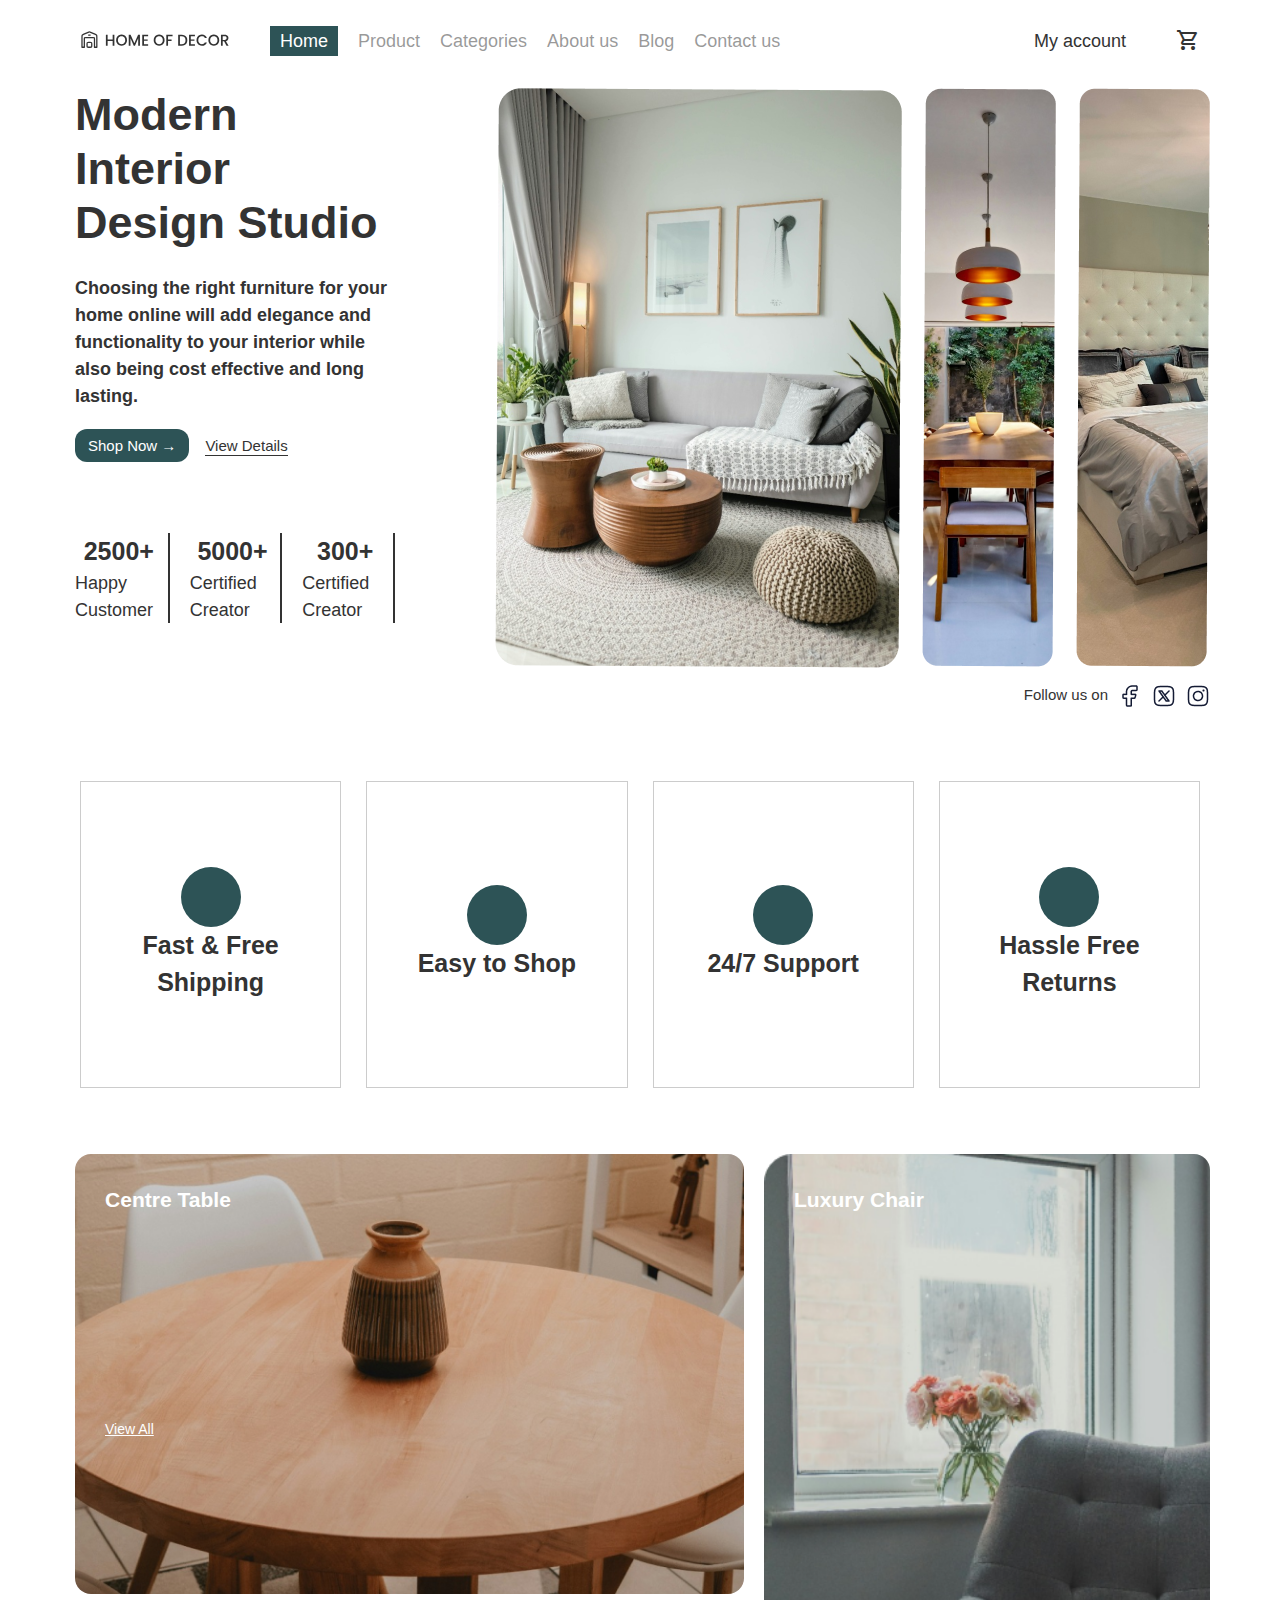
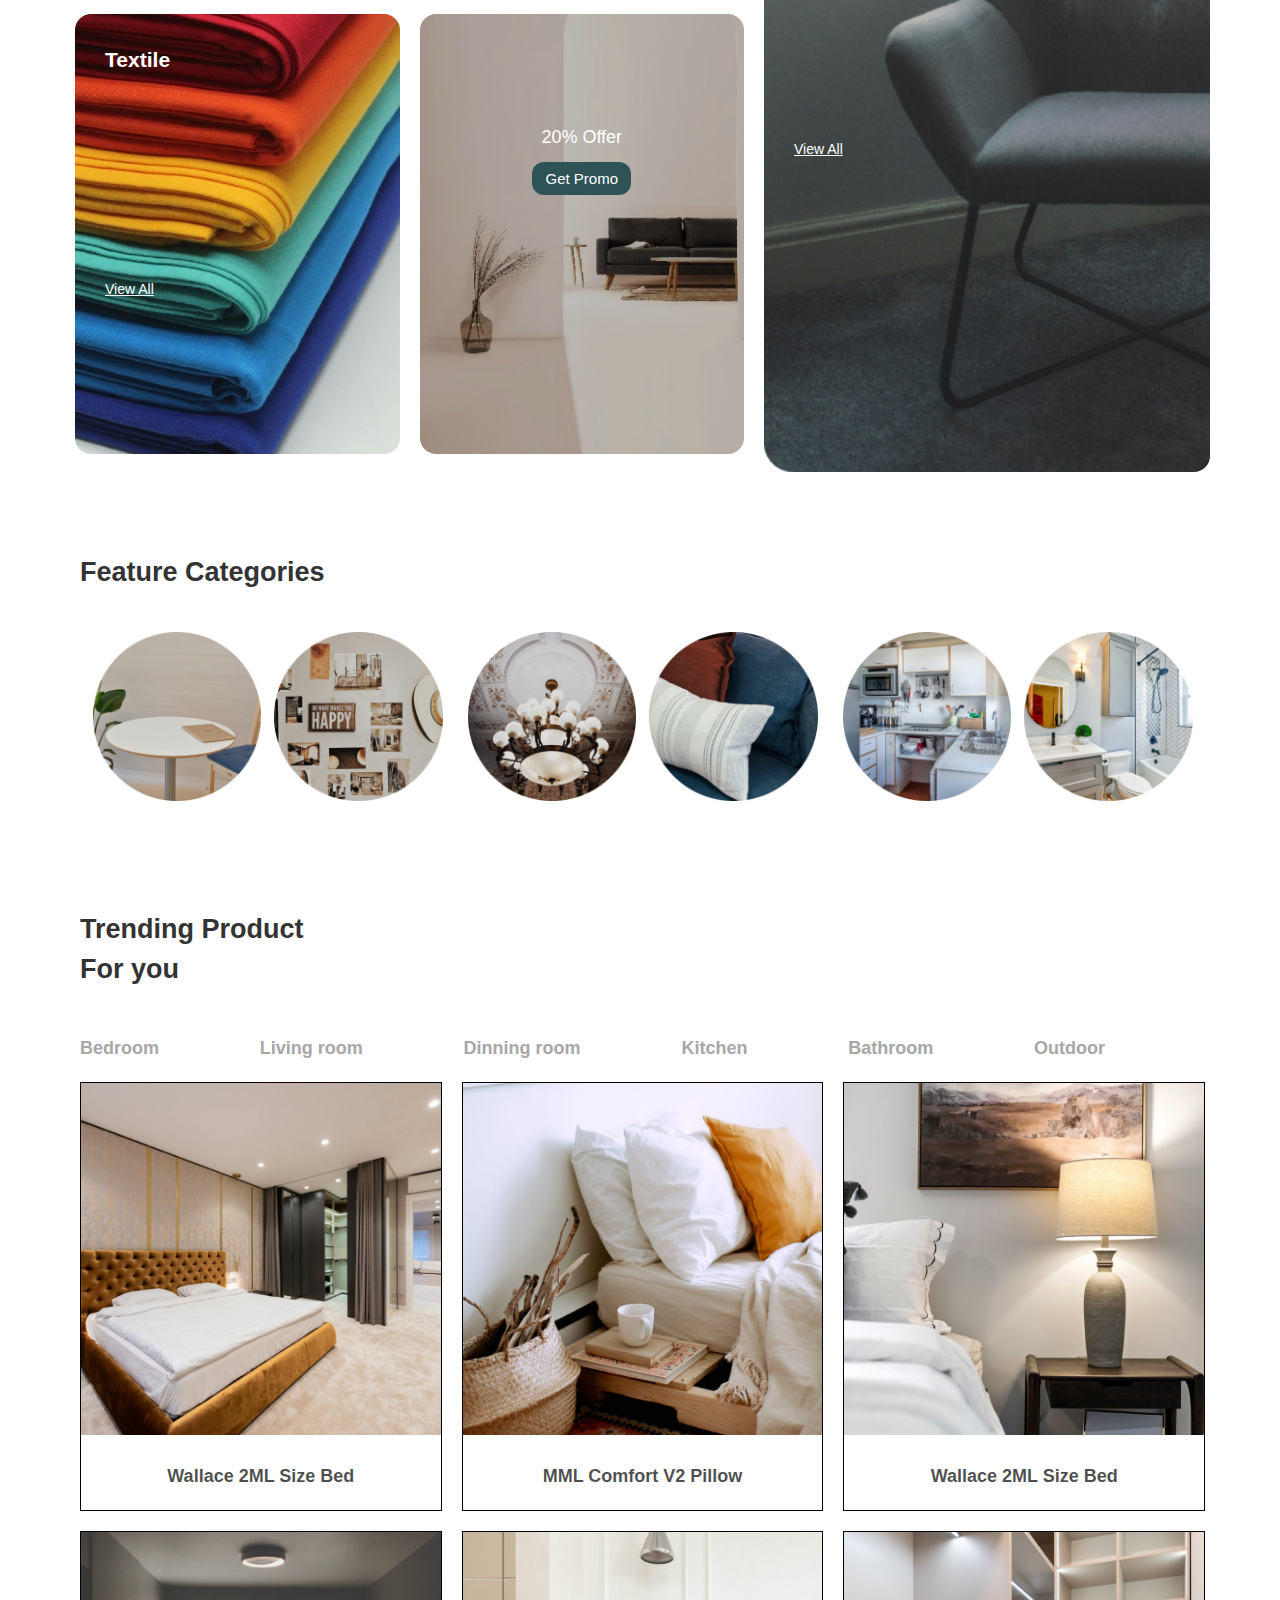
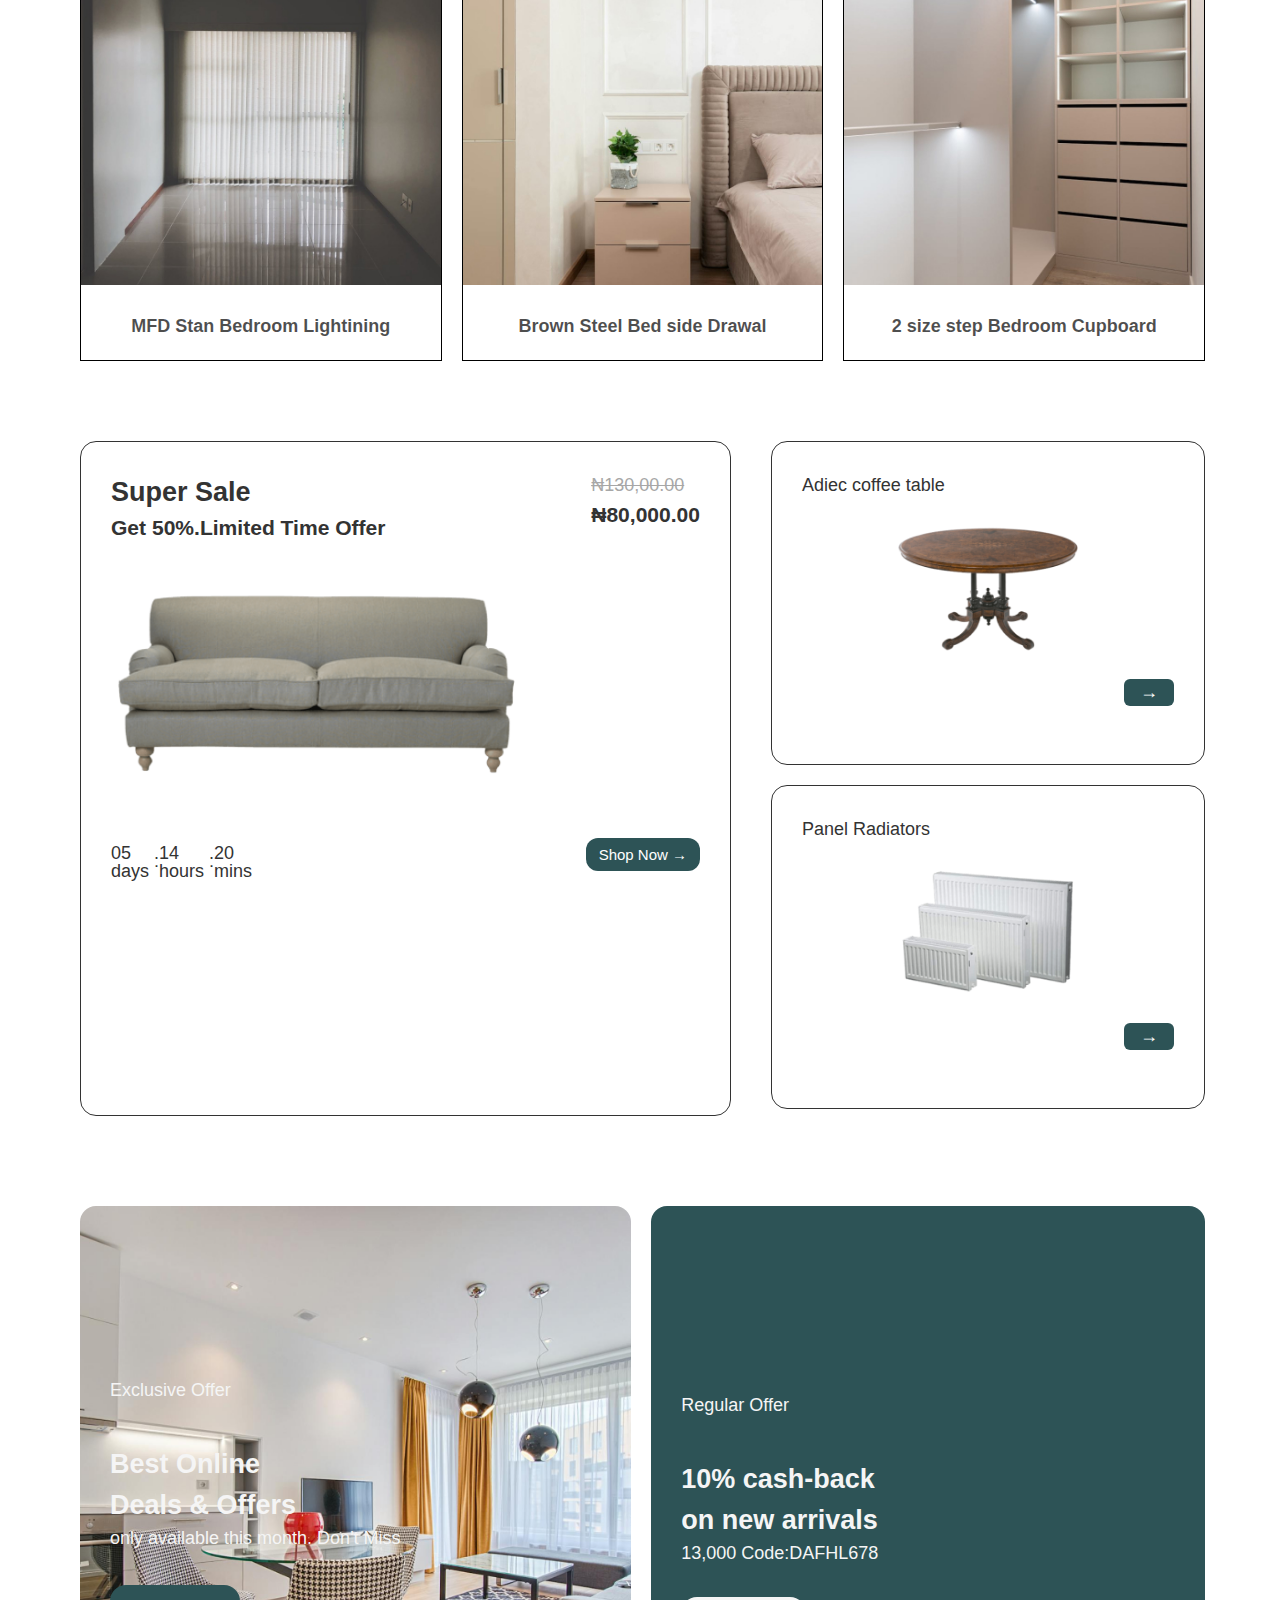
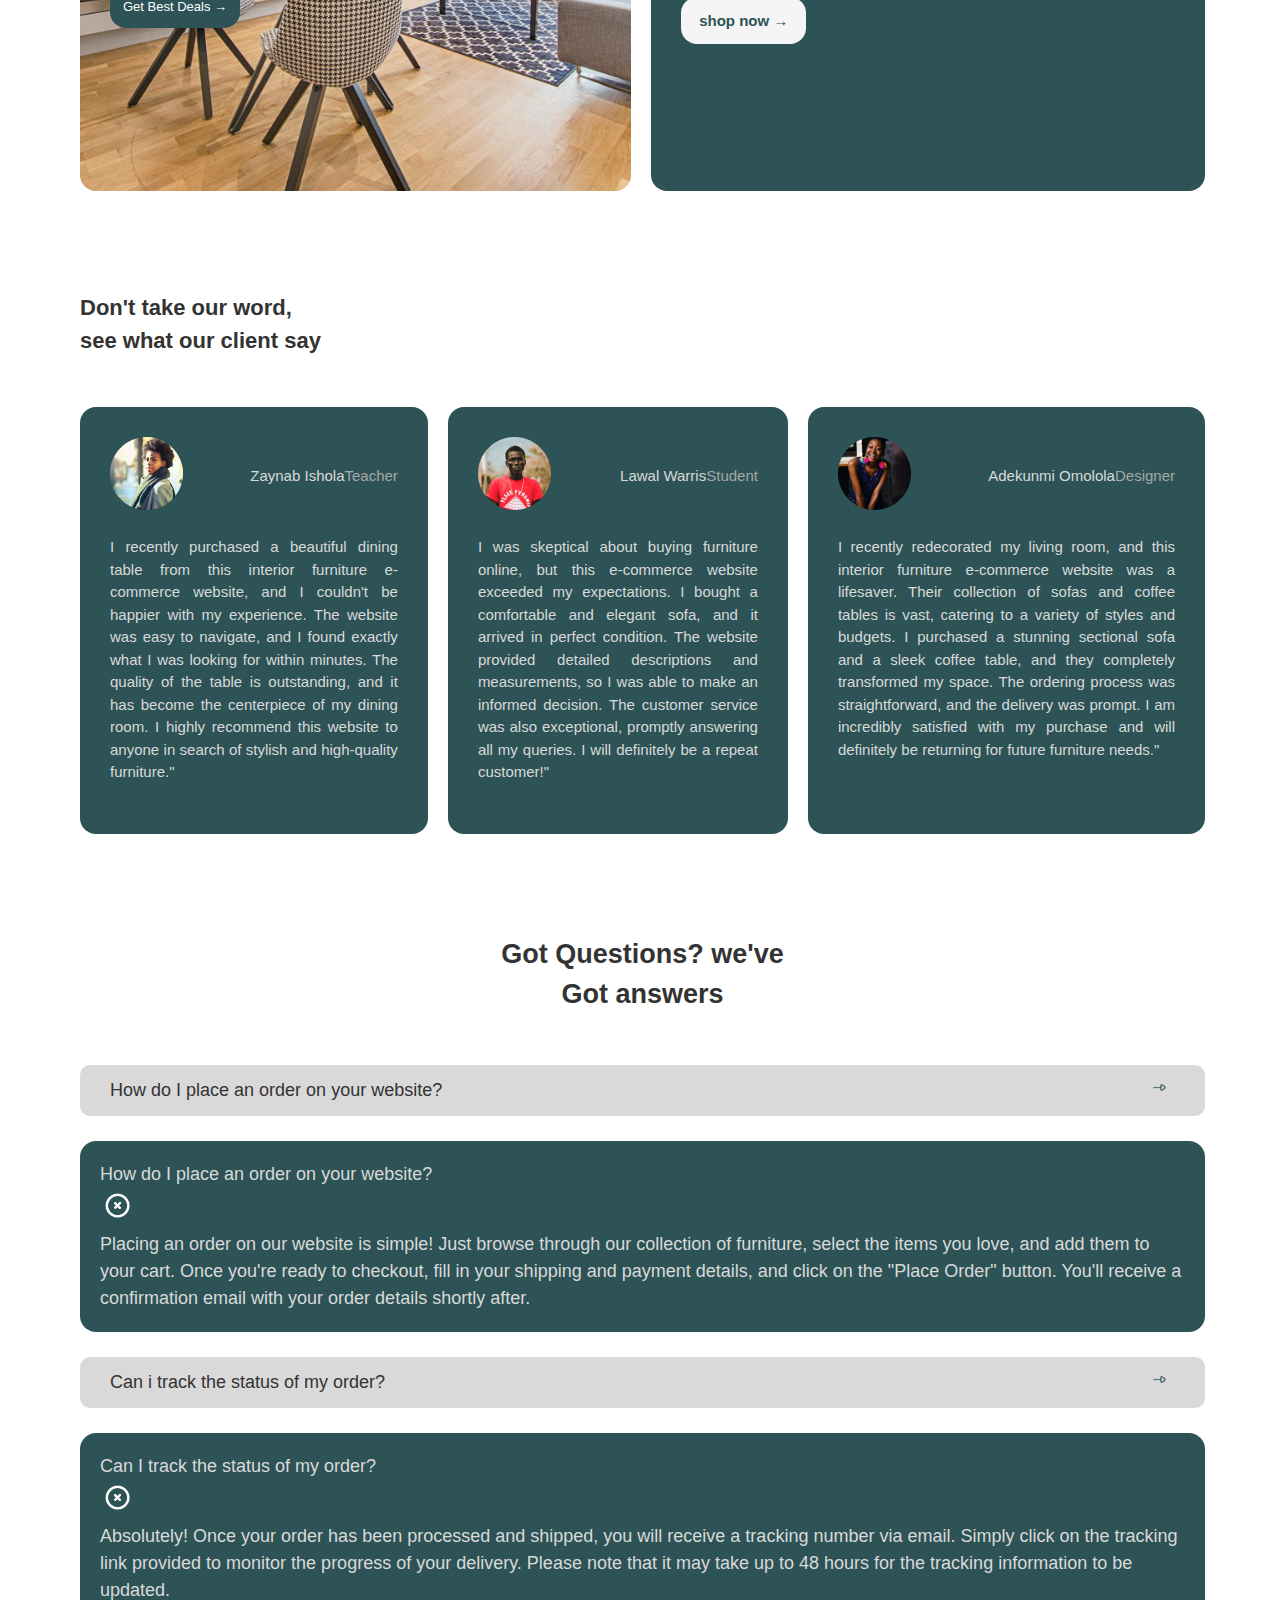
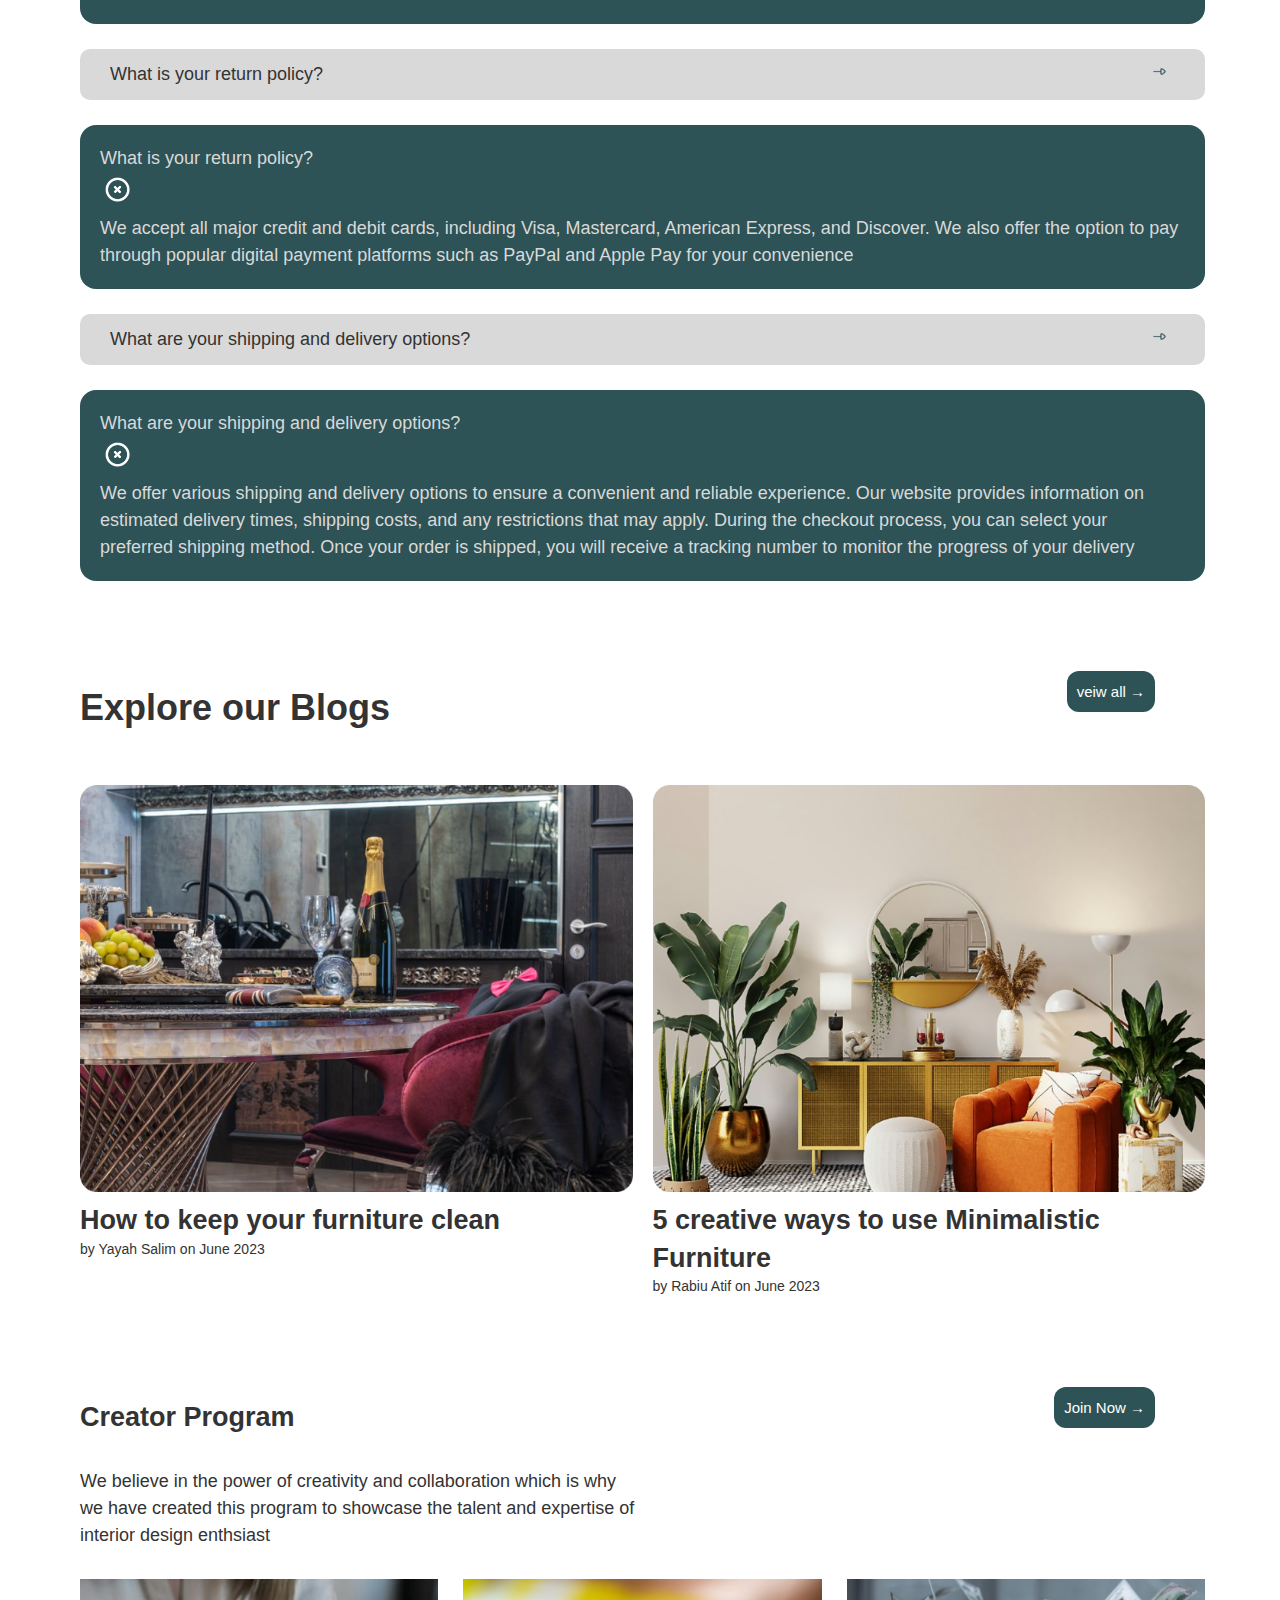
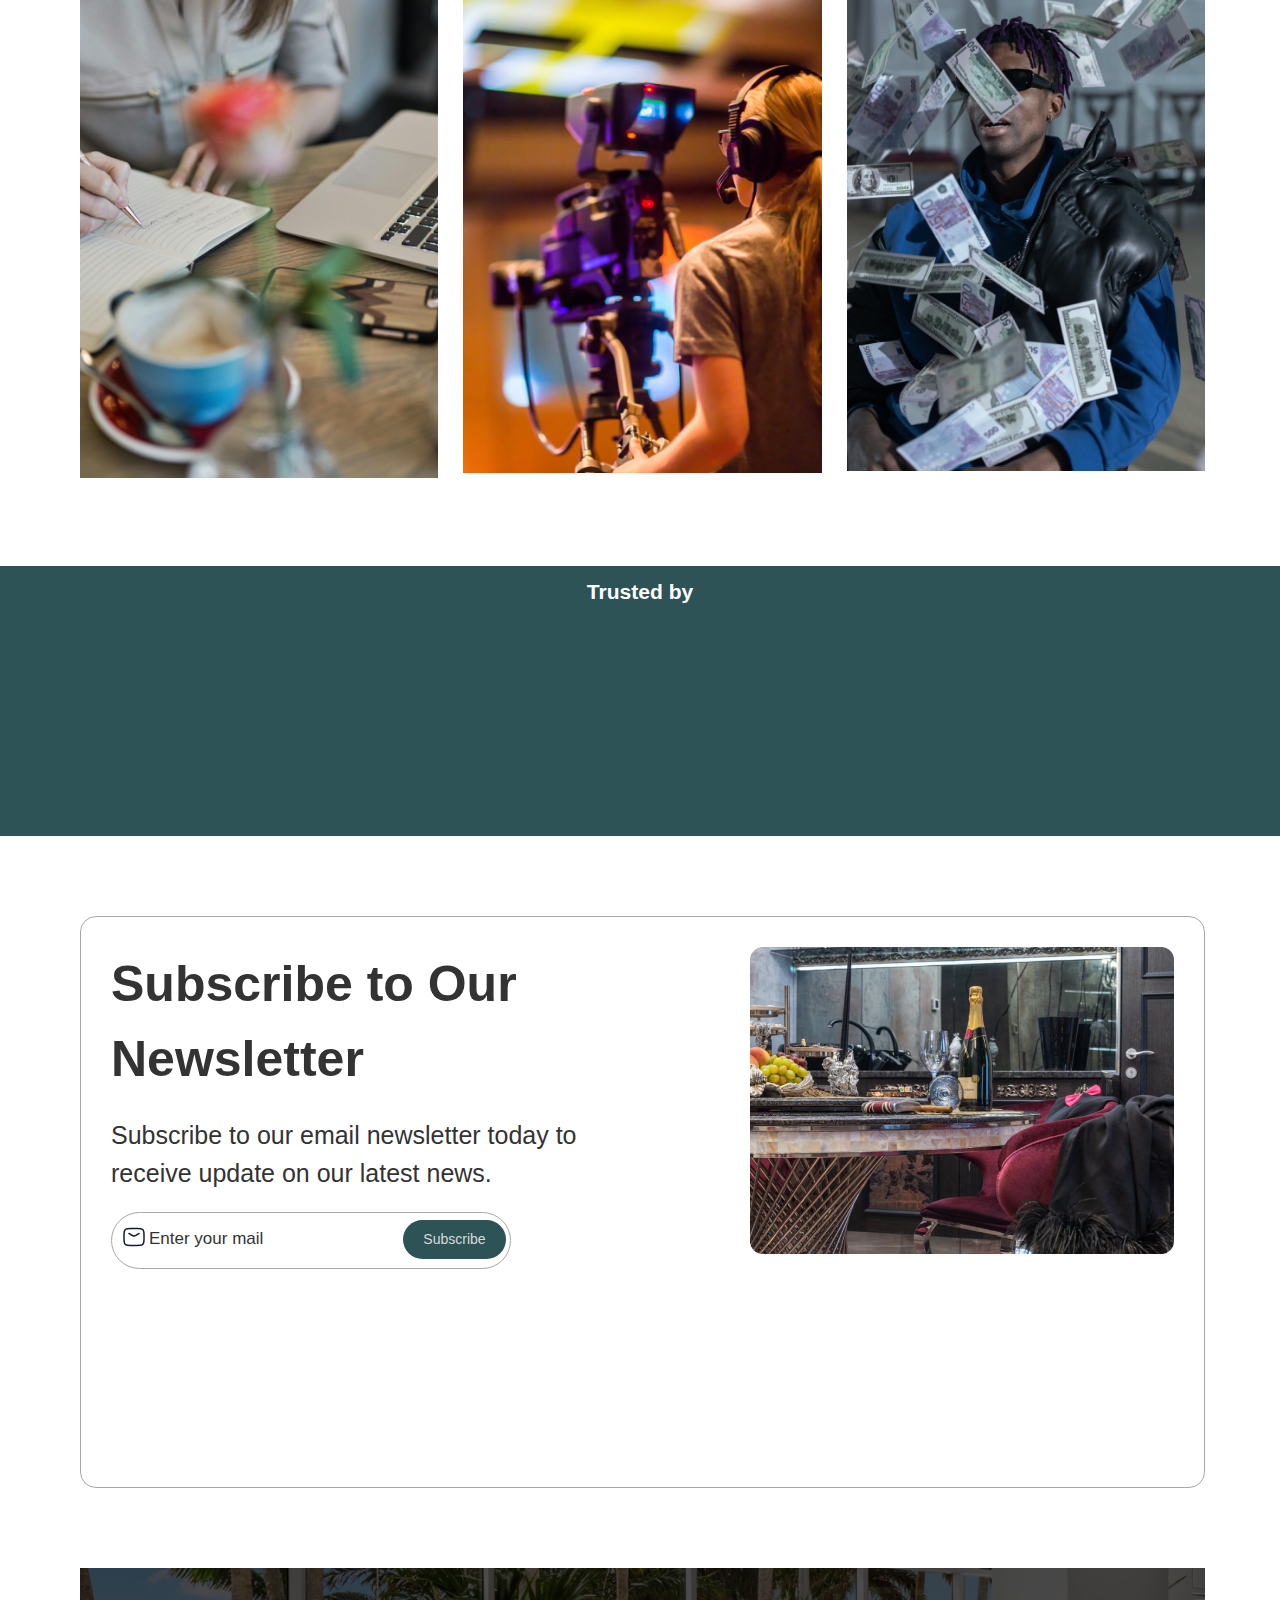
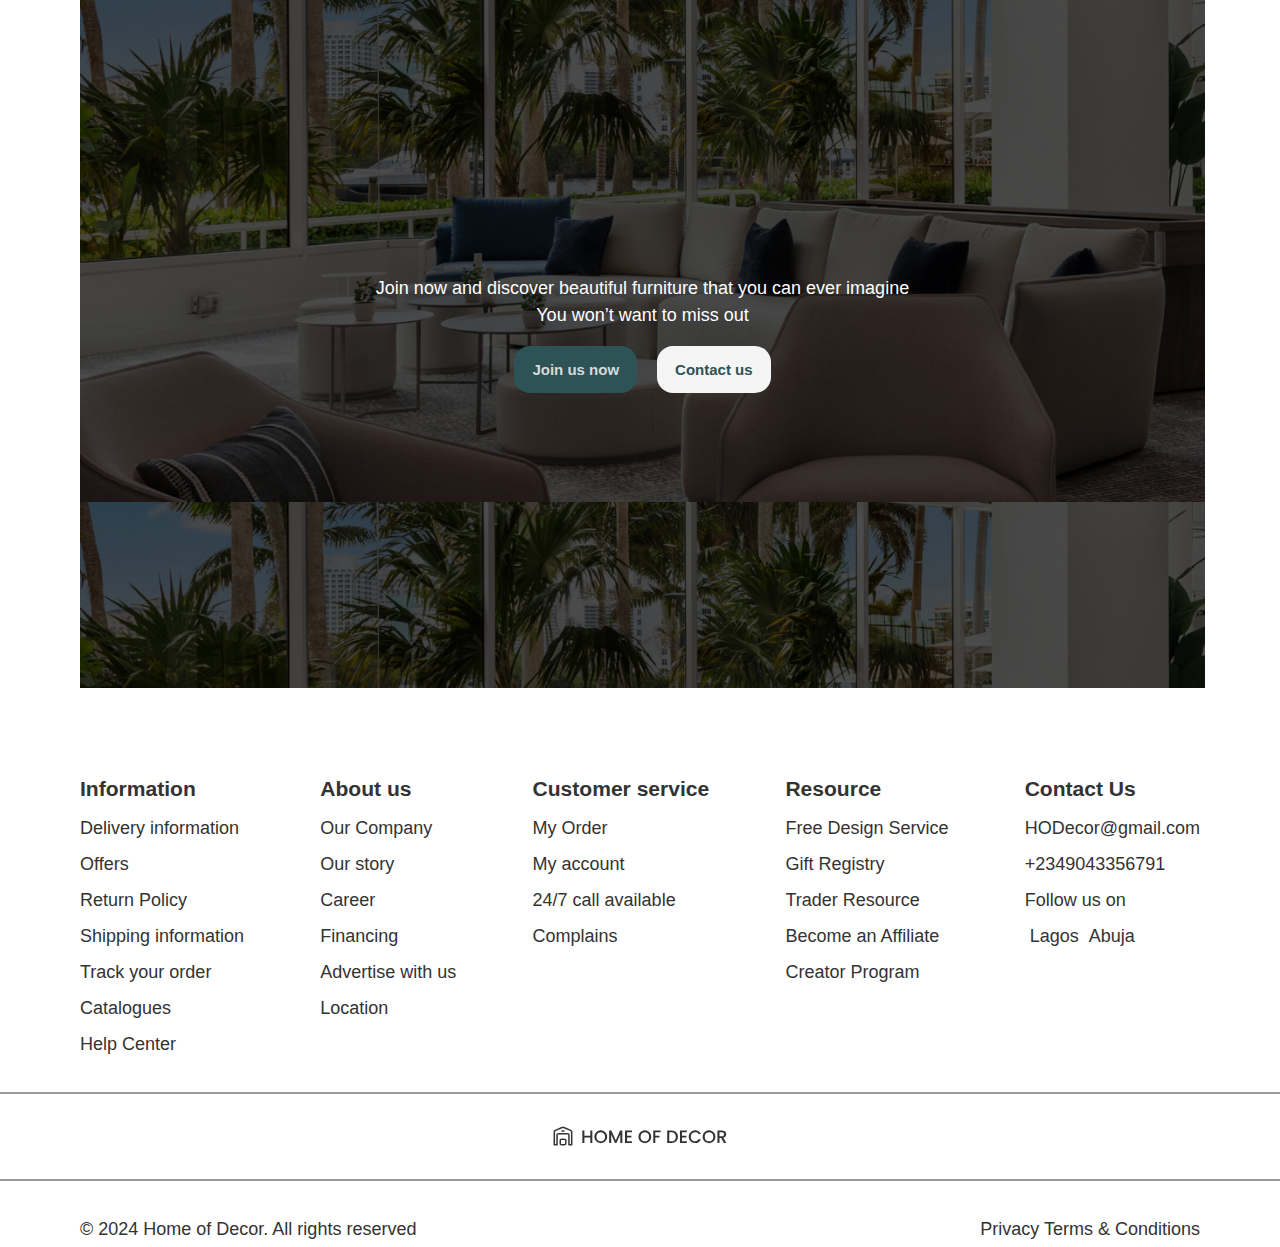
==== commit 0ace7756: "resolved merge conflits" ====
--- a/html/index.html
+++ b/html/index.html
@@ -20,7 +20,7 @@
           <nav>
             <ul class="nav-links" id="nav-links">
               <li><a href="./index.html" class="active-menu">Home</a></li>
-              <li><a href="#">Product</a></li>
+              <li><a href="./product_page.html">Product</a></li>
               <li><a href="#">Categories</a></li>
               <li><a href="#">About us</a></li>
               <li><a href="#">Blog</a></li>
@@ -225,168 +225,384 @@
        <div class="trending-products-container">
         <!-- main display - bedroom -->
         <div class="trending-products-class-1 trending-products-class-all trending-flex">
-            <div class="trending-products-class wallace-one">
-                <img src="../images/homepage/Rectangle 56.jpg" alt="Rectangle">
+            <div class="trending-products-class wallace-one margin-top-2">
+                <div>
+                    <img src="../images/homepage/Rectangle 56.jpg" alt="Rectangle">
+                </div>
                 <div class="room-text">Wallace 2ML Size Bed</div>
-            </div>
-            <div class="trending-products-class wallace-one">
+                <div class="heart-cart">
+                    <div class="heart-cart-flex">
+                        <div><i class="fa-regular fa-heart" style="color: #2d5356;"></i></div>
+                        <div><i class="fa-solid fa-cart-shopping" style="color: #2d5356;"></i></div>
+                    </div>
+                </div>
+            </div>
+            <div class="trending-products-class wallace-one margin-top-2">
                 <img src="../images/homepage/bed1.jpg" alt="bed">
                 <div class="room-text">MML Comfort V2 Pillow</div>
-            </div>
-            <div class="trending-products-class wallace-one">
+                <div class="heart-cart">
+                    <div class="heart-cart-flex">
+                        <div><i class="fa-regular fa-heart" style="color: #2d5356;"></i></div>
+                        <div><i class="fa-solid fa-cart-shopping" style="color: #2d5356;"></i></div>
+                    </div>
+                </div>
+            </div>
+            <div class="trending-products-class wallace-one margin-top-2">
                 <img src="../images/homepage/bed2.jpg" alt="bed">
                 <div class="room-text">Wallace 2ML Size Bed</div>
-            </div>
-            <div class="trending-products-class wallace-one">
+                <div class="heart-cart">
+                    <div class="heart-cart-flex">
+                        <div><i class="fa-regular fa-heart" style="color: #2d5356;"></i></div>
+                        <div><i class="fa-solid fa-cart-shopping" style="color: #2d5356;"></i></div>
+                    </div>
+                </div>
+            </div>
+            <div class="trending-products-class wallace-one margin-top">
                 <img src="../images/homepage/bed3.jpg" alt="bed">
                 <div class="room-text">MFD Stan Bedroom Lightining</div>
-            </div>
-            <div class="trending-products-class wallace-one">
+                <div class="heart-cart">
+                    <div class="heart-cart-flex">
+                        <div><i class="fa-regular fa-heart" style="color: #2d5356;"></i></div>
+                        <div><i class="fa-solid fa-cart-shopping" style="color: #2d5356;"></i></div>
+                    </div>
+                </div>
+            </div>
+            <div class="trending-products-class wallace-one margin-top">
                 <img src="../images/homepage/bed4.jpg" alt="bed">
                 <div class="room-text">Brown Steel Bed side Drawal</div>
-            </div>
-            <div class="trending-products-class wallace-one">
+                <div class="heart-cart">
+                    <div class="heart-cart-flex">
+                        <div><i class="fa-regular fa-heart" style="color: #2d5356;"></i></div>
+                        <div><i class="fa-solid fa-cart-shopping" style="color: #2d5356;"></i></div>
+                    </div>
+                </div>
+            </div>
+            <div class="trending-products-class wallace-one margin-top">
                 <img src="../images/homepage/bed5.jpg" alt="bed">
                 <div class="room-text">2 size step Bedroom Cupboard</div>
-               </div>
+                <div class="heart-cart">
+                    <div class="heart-cart-flex">
+                        <div><i class="fa-regular fa-heart" style="color: #2d5356;"></i></div>
+                        <div><i class="fa-solid fa-cart-shopping" style="color: #2d5356;"></i></div>
+                    </div>
+                </div>
             </div>
         </div>
         <!-- on display - livimg room -->
            <div class="trend-hide trending-products-class-2 trending-products-class-all trending-flex">
-                <div class="trending-products-class wallace-one">
+                <div class="trending-products-class wallace-one margin-top-2">
                 <img src="../images/homepage/lliving1.jpg" alt="living">
                 <div class="room-text">Brown ML Sofa</div>
-                </div>
-                <div class="trending-products-class wallace-one">
+                <div class="heart-cart">
+                    <div class="heart-cart-flex">
+                        <div><i class="fa-regular fa-heart" style="color: #2d5356;"></i></div>
+                        <div><i class="fa-solid fa-cart-shopping" style="color: #2d5356;"></i></div>
+                    </div>
+                </div>
+                </div>
+                <div class="trending-products-class wallace-one margin-top-2">
                     <img src="../images/homepage/living2.jpg" alt="living">
                     <div class="room-text">White Pist Resting Chair</div>
-                </div>
-                <div class="trending-products-class wallace-one">
+                    <div class="heart-cart">
+                        <div class="heart-cart-flex">
+                            <div><i class="fa-regular fa-heart" style="color: #2d5356;"></i></div>
+                            <div><i class="fa-solid fa-cart-shopping" style="color: #2d5356;"></i></div>
+                        </div>
+                    </div>
+                </div>
+                <div class="trending-products-class wallace-one margin-top-2">
                     <img src="../images/homepage/living3.jpg" alt="living">
                     <div class="room-text">2 size step Bedroom Cupboard</div>
-                </div>
-                <div class="trending-products-class wallace-one">
+                    <div class="heart-cart">
+                        <div class="heart-cart-flex">
+                            <div><i class="fa-regular fa-heart" style="color: #2d5356;"></i></div>
+                            <div><i class="fa-solid fa-cart-shopping" style="color: #2d5356;"></i></div>
+                        </div>
+                    </div>
+                </div>
+                <div class="trending-products-class wallace-one margin-top">
                     <img src="../images/homepage/living4.jpg" alt="living">
                     <div class="room-text">4 Piece Set Coffee Chair</div>
-                </div>
-                <div class="trending-products-class wallace-one">
+                    <div class="heart-cart">
+                        <div class="heart-cart-flex">
+                            <div><i class="fa-regular fa-heart" style="color: #2d5356;"></i></div>
+                            <div><i class="fa-solid fa-cart-shopping" style="color: #2d5356;"></i></div>
+                        </div>
+                    </div>
+                </div>
+                <div class="trending-products-class wallace-one margin-top">
                     <img src="../images/homepage/living5.jpg" alt="living">
                     <div class="room-text">MDF Brown Sectional Sofa</div>
-                </div>
-                <div class="trending-products-class wallace-one">
+                    <div class="heart-cart">
+                        <div class="heart-cart-flex">
+                            <div><i class="fa-regular fa-heart" style="color: #2d5356;"></i></div>
+                            <div><i class="fa-solid fa-cart-shopping" style="color: #2d5356;"></i></div>
+                        </div>
+                    </div>
+                </div>
+                <div class="trending-products-class wallace-one margin-top">
                     <img src="../images/homepage/living6.jpg" alt="living">
                     <div class="room-text">Black Rogue Gug</div>
+                    <div class="heart-cart">
+                        <div class="heart-cart-flex">
+                            <div><i class="fa-regular fa-heart" style="color: #2d5356;"></i></div>
+                            <div><i class="fa-solid fa-cart-shopping" style="color: #2d5356;"></i></div>
+                        </div>
+                    </div>
                 </div>
            </div> 
            <!-- dinning -->
            <div class="trend-hide trending-products-class-3 trending-products-class-all trending-flex">
-                <div class="trending-products-class wallace-one">
+                <div class="trending-products-class wallace-one margin-top-2">
                     <img src="../images/homepage/Rectangle 30.png" alt="dinning">
                     <div class="room-text">Full Suxe Dinning Set</div>
-                </div>
-                <div class="trending-products-class wallace-one">
+                    <div class="heart-cart">
+                        <div class="heart-cart-flex">
+                            <div><i class="fa-regular fa-heart" style="color: #2d5356;"></i></div>
+                            <div><i class="fa-solid fa-cart-shopping" style="color: #2d5356;"></i></div>
+                        </div>
+                    </div>
+                </div>
+                <div class="trending-products-class wallace-one margin-top-2">
                     <img src="../images/homepage/Rectangle 31.png" alt="dinning">
                     <div class="room-text">White Plate and Spoon Accessories</div>
-                </div>
-                <div class="trending-products-class wallace-one">
+                    <div class="heart-cart">
+                        <div class="heart-cart-flex">
+                            <div><i class="fa-regular fa-heart" style="color: #2d5356;"></i></div>
+                            <div><i class="fa-solid fa-cart-shopping" style="color: #2d5356;"></i></div>
+                        </div>
+                    </div>
+                </div>
+                <div class="trending-products-class wallace-one margin-top-2">
                     <img src="../images/homepage/flower.png" alt="dinning">
                     <div class="room-text">Surul Blank Vase</div>
-                </div>
-                <div class="trending-products-class wallace-one">
+                    <div class="heart-cart">
+                        <div class="heart-cart-flex">
+                            <div><i class="fa-regular fa-heart" style="color: #2d5356;"></i></div>
+                            <div><i class="fa-solid fa-cart-shopping" style="color: #2d5356;"></i></div>
+                        </div>
+                    </div>
+                </div>
+                <div class="trending-products-class wallace-one margin-top">
                     <img src="../images/homepage/bulb.png" alt="dinning">
                     <div class="room-text">Steel Thin Lighting</div>
-                </div>
-                <div class="trending-products-class wallace-one">
+                    <div class="heart-cart">
+                        <div class="heart-cart-flex">
+                            <div><i class="fa-regular fa-heart" style="color: #2d5356;"></i></div>
+                            <div><i class="fa-solid fa-cart-shopping" style="color: #2d5356;"></i></div>
+                        </div>
+                    </div>
+                </div>
+                <div class="trending-products-class wallace-one margin-top">
                     <img src="../images/homepage/plates.png" alt="dinning">
                     <div class="room-text">Full Piece Eating Set</div>
-                </div>
-                <div class="trending-products-class wallace-one">
+                    <div class="heart-cart">
+                        <div class="heart-cart-flex">
+                            <div><i class="fa-regular fa-heart" style="color: #2d5356;"></i></div>
+                            <div><i class="fa-solid fa-cart-shopping" style="color: #2d5356;"></i></div>
+                        </div>
+                    </div>
+                </div>
+                <div class="trending-products-class wallace-one margin-top">
                     <img src="../images/homepage/Rectangle 33.png" alt="dinning">
                    <div class="room-text">6 Piece Wine Glass</div>
+                   <div class="heart-cart">
+                    <div class="heart-cart-flex">
+                        <div><i class="fa-regular fa-heart" style="color: #2d5356;"></i></div>
+                        <div><i class="fa-solid fa-cart-shopping" style="color: #2d5356;"></i></div>
+                    </div>
+                </div>
                 </div>
            </div>
            <!-- kitchen -->
            <div class="trend-hide trending-products-class-4 trending-products-class-all trending-flex">
-                <div class="trending-products-class wallace-one">
+                <div class="trending-products-class wallace-one margin-top-2">
                     <img src="../images/homepage/dine1.jpg" alt="dine">
                     <div class="room-text">White Refrigerator</div>
-                </div>
-                <div class="trending-products-class wallace-one">
+                    <div class="heart-cart">
+                        <div class="heart-cart-flex">
+                            <div><i class="fa-regular fa-heart" style="color: #2d5356;"></i></div>
+                            <div><i class="fa-solid fa-cart-shopping" style="color: #2d5356;"></i></div>
+                        </div>
+                    </div>
+                </div>
+                <div class="trending-products-class wallace-one margin-top-2">
                     <img src="../images/homepage/dine4.jpg" alt="dine">
                     <div class="room-text">ILK Stoned Surface Cooker</div>
-                </div>
-                <div class="trending-products-class wallace-one">
+                    <div class="heart-cart">
+                        <div class="heart-cart-flex">
+                            <div><i class="fa-regular fa-heart" style="color: #2d5356;"></i></div>
+                            <div><i class="fa-solid fa-cart-shopping" style="color: #2d5356;"></i></div>
+                        </div>
+                    </div>
+                </div>
+                <div class="trending-products-class wallace-one margin-top-2">
                     <img src="../images/homepage/dine2.jpg" alt="dine">
                     <div class="room-text">MGI Two Face Oven</div>
-                </div>
-                <div class="trending-products-class wallace-one">
+                    <div class="heart-cart">
+                        <div class="heart-cart-flex">
+                            <div><i class="fa-regular fa-heart" style="color: #2d5356;"></i></div>
+                            <div><i class="fa-solid fa-cart-shopping" style="color: #2d5356;"></i></div>
+                        </div>
+                    </div>
+                </div>
+                <div class="trending-products-class wallace-one margin-top">
                     <img src="../images/homepage/dine5.jpg" alt="dine">
                     <div class="room-text">Wooden Spoon Full Set</div>
-                </div>
-                <div class="trending-products-class wallace-one">
+                    <div class="heart-cart">
+                        <div class="heart-cart-flex">
+                            <div><i class="fa-regular fa-heart" style="color: #2d5356;"></i></div>
+                            <div><i class="fa-solid fa-cart-shopping" style="color: #2d5356;"></i></div>
+                        </div>
+                    </div>
+                </div>
+                <div class="trending-products-class wallace-one margin-top">
                     <img src="../images/homepage/dine6.jpg" alt="dine">
                     <div class="room-text">Full size Kitchen Cabinet Cupboard Set</div>
-                </div>
-                <div class="trending-products-class wallace-one">
+                    <div class="heart-cart">
+                        <div class="heart-cart-flex">
+                            <div><i class="fa-regular fa-heart" style="color: #2d5356;"></i></div>
+                            <div><i class="fa-solid fa-cart-shopping" style="color: #2d5356;"></i></div>
+                        </div>
+                    </div>
+                </div>
+                <div class="trending-products-class wallace-one margin-top">
                     <img src="../images/homepage/dine3.jpg" alt="dine">
                     <div class="room-text">MLK White Sink</div>
+                    <div class="heart-cart">
+                        <div class="heart-cart-flex">
+                            <div><i class="fa-regular fa-heart" style="color: #2d5356;"></i></div>
+                            <div><i class="fa-solid fa-cart-shopping" style="color: #2d5356;"></i></div>
+                        </div>
+                    </div>
                 </div>
            </div> 
            <!-- bathroom -->
            <div class="trend-hide trending-products-class-5 trending-products-class-all trending-flex">
-                <div class="trending-products-class wallace-one">
+                <div class="trending-products-class wallace-one margin-top-2">
                     <img src="../images/homepage/bath1.jpg" alt="bathroom">
                     <div class="room-text">Shower Ring Set</div>
-                    </div>
-                <div class="trending-products-class wallace-one">
+                    <div class="heart-cart">
+                        <div class="heart-cart-flex">
+                            <div><i class="fa-regular fa-heart" style="color: #2d5356;"></i></div>
+                            <div><i class="fa-solid fa-cart-shopping" style="color: #2d5356;"></i></div>
+                        </div>
+                    </div>
+                    </div>
+                <div class="trending-products-class wallace-one margin-top-2">
                     <img src="../images/homepage/bath4.jpg" alt="bathroom">
                     <div class="room-text">Oval Size Mirror</div>
-                </div>
-                <div class="trending-products-class wallace-one">
+                    <div class="heart-cart">
+                        <div class="heart-cart-flex">
+                            <div><i class="fa-regular fa-heart" style="color: #2d5356;"></i></div>
+                            <div><i class="fa-solid fa-cart-shopping" style="color: #2d5356;"></i></div>
+                        </div>
+                    </div>
+                </div>
+                <div class="trending-products-class wallace-one margin-top-2">
                     <img src="../images/homepage/bath2.jpg" alt="bathroom">
                     <div class="room-text">MDF White Bathtub</div>
-                </div>
-                <div class="trending-products-class wallace-one">
+                    <div class="heart-cart">
+                        <div class="heart-cart-flex">
+                            <div><i class="fa-regular fa-heart" style="color: #2d5356;"></i></div>
+                            <div><i class="fa-solid fa-cart-shopping" style="color: #2d5356;"></i></div>
+                        </div>
+                    </div>
+                </div>
+                <div class="trending-products-class wallace-one margin-top">
                     <img src="../images/homepage/bath6.jpg" alt="bathroom">
                     <div class="room-text">White Face Towel</div>
-                </div>
-                <div class="trending-products-class wallace-one">
+                    <div class="heart-cart">
+                        <div class="heart-cart-flex">
+                            <div><i class="fa-regular fa-heart" style="color: #2d5356;"></i></div>
+                            <div><i class="fa-solid fa-cart-shopping" style="color: #2d5356;"></i></div>
+                        </div>
+                    </div>
+                </div>
+                <div class="trending-products-class wallace-one margin-top">
                     <img src="../images/homepage/bath5.jpg" alt="bathroom">
                     <div class="room-text">Green MD Wash Hand Basing</div>
-                </div>
-                <div class="trending-products-class wallace-one">
+                    <div class="heart-cart">
+                        <div class="heart-cart-flex">
+                            <div><i class="fa-regular fa-heart" style="color: #2d5356;"></i></div>
+                            <div><i class="fa-solid fa-cart-shopping" style="color: #2d5356;"></i></div>
+                        </div>
+                    </div>
+                </div>
+                <div class="trending-products-class wallace-one margin-top">
                    <div><img src="../images/homepage/bath3.jpg" alt="bathroom"></div>
                    <div class="room-text">Oval Water Closet</div>
+                   <div class="heart-cart">
+                    <div class="heart-cart-flex">
+                        <div><i class="fa-regular fa-heart" style="color: #2d5356;"></i></div>
+                        <div><i class="fa-solid fa-cart-shopping" style="color: #2d5356;"></i></div>
+                    </div>
+                </div>
                 </div>
            </div>
            <!-- outdoor -->
            <div class="trend-hide trending-products-class-6 trending-products-class-all trending-flex">
-                <div class="trending-products-class wallace-one">
+                <div class="trending-products-class wallace-one margin-top-2">
                     <img src="../images/homepage/grill.jpg" alt="outdoor">
                     <div class="room-text">CML Outdoor Grill</div>
-                </div>
-                <div class="trending-products-class wallace-one">
+                    <div class="heart-cart">
+                        <div class="heart-cart-flex">
+                            <div><i class="fa-regular fa-heart" style="color: #2d5356;"></i></div>
+                            <div><i class="fa-solid fa-cart-shopping" style="color: #2d5356;"></i></div>
+                        </div>
+                    </div>
+                </div>
+                <div class="trending-products-class wallace-one margin-top-2">
                     <img src="../images/homepage/image 11.jpg" alt="outdoor">
                     <div class="room-text">Black Steel Side Poll Chair</div>
-                </div>
-                <div class="trending-products-class wallace-one">
+                    <div class="heart-cart">
+                        <div class="heart-cart-flex">
+                            <div><i class="fa-regular fa-heart" style="color: #2d5356;"></i></div>
+                            <div><i class="fa-solid fa-cart-shopping" style="color: #2d5356;"></i></div>
+                        </div>
+                    </div>
+                </div>
+                <div class="trending-products-class wallace-one margin-top-2">
                     <img src="../images/homepage/table.jpg" alt="outdoor">
                     <div class="room-text">Full Set Outdoor Safa & Table</div>
-                </div>
-                <div class="trending-products-class wallace-one">
+                    <div class="heart-cart">
+                        <div class="heart-cart-flex">
+                            <div><i class="fa-regular fa-heart" style="color: #2d5356;"></i></div>
+                            <div><i class="fa-solid fa-cart-shopping" style="color: #2d5356;"></i></div>
+                        </div>
+                    </div>
+                </div>
+                <div class="trending-products-class wallace-one margin-top">
                     <img src="../images/homepage/image 9.jpg" alt="outdoor">
                     <div class="room-text">Brown Wooden Side Poll Chair</div>
-                </div>
-                <div class="trending-products-class wallace-one">
+                    <div class="heart-cart">
+                        <div class="heart-cart-flex">
+                            <div><i class="fa-regular fa-heart" style="color: #2d5356;"></i></div>
+                            <div><i class="fa-solid fa-cart-shopping" style="color: #2d5356;"></i></div>
+                        </div>
+                    </div>
+                </div>
+                <div class="trending-products-class wallace-one margin-top">
                     <img src="../images/homepage/image 3.jpg" alt="outdoor">
                     <div class="room-text"># Piece Lego Based Outdoor Sofa</div>
-                </div>
-                <div class="trending-products-class wallace-one">
+                    <div class="heart-cart">
+                        <div class="heart-cart-flex">
+                            <div><i class="fa-regular fa-heart" style="color: #2d5356;"></i></div>
+                            <div><i class="fa-solid fa-cart-shopping" style="color: #2d5356;"></i></div>
+                        </div>
+                    </div>
+                </div>
+                <div class="trending-products-class wallace-one margin-top">
                     <img src="../images/homepage/image 10.jpg" alt="outdoor">
                     <div class="room-text">VDM One Ceramic Stool</div>
+                    <div class="heart-cart">
+                        <div class="heart-cart-flex">
+                            <div><i class="fa-regular fa-heart" style="color: #2d5356;"></i></div>
+                            <div><i class="fa-solid fa-cart-shopping" style="color: #2d5356;"></i></div>
+                        </div>
+                    </div>
                 </div>
             </div> 
-            <!-- <div class="trend-hover"></div> -->
        </div>
      </section>
      <!-- super-sale section -->
@@ -482,7 +698,20 @@
                             <div class="client-image">
                                 <img src="../images/homepage/ishola.png" alt="Ishola">
                             </div>
-                            <div class="star">
+                            <div class="client-name">
+                                <div>
+                                    <p>Zaynab Ishola</p>
+                                </div>
+                                <div class="teacher-student">
+                                    <p>Teacher</p>
+                                </div>
+                            </div>
+                        </div>
+                        <div class="client-words">
+                            <p>I recently purchased a beautiful dining table from this interior furniture e-commerce website, and I couldn't be happier with my experience. The website was easy to navigate, and I found exactly what I was looking for within minutes. The quality of the table is outstanding, and it has become the centerpiece of my dining room. I highly recommend this website to anyone in search of stylish and high-quality furniture."</p>
+                        </div>
+                        <div class="star">
+                            <div>
                                 <i class="fa-solid fa-star" style="color: #FAF225"></i>
                                 <i class="fa-solid fa-star" style="color: #FAF225"></i>
                                 <i class="fa-solid fa-star" style="color: #FAF225"></i>
@@ -490,13 +719,6 @@
                                 <i class="fa-solid fa-star" style="color: #D9D9D9"></i>
                             </div>
                         </div>
-                        <div class="client-words">
-                            <p>I recently purchased a beautiful dining table from this interior furniture e-commerce website, and I couldn't be happier with my experience. The website was easy to navigate, and I found exactly what I was looking for within minutes. The quality of the table is outstanding, and it has become the centerpiece of my dining room. I highly recommend this website to anyone in search of stylish and high-quality furniture."</p>
-                        </div>
-                        <div class="client-name">
-                           <div><p>Zaynab Ishola</p></div>
-                           <div class="teacher-student"><p>Teacher</p></div>
-                        </div>
                    </div>
                 </div>
                 <div class="client-comment-1">
@@ -505,20 +727,26 @@
                             <div class="client-image">
                                 <img src="../images/homepage/law.png" alt="law">
                             </div>
-                            <div class="star">
+                            <div class="client-name">
+                                <div>
+                                    <p>Lawal Warris</p>
+                                </div>
+                                <div class="teacher-student">
+                                    <p>Student</p>
+                                </div>
+                            </div>
+                        </div>
+                        <div class="client-words">
+                            <p>I was skeptical about buying furniture online, but this e-commerce website exceeded my expectations. I bought a comfortable and elegant sofa, and it arrived in perfect condition. The website provided detailed descriptions and measurements, so I was able to make an informed decision. The customer service was also exceptional, promptly answering all my queries. I will definitely be a repeat customer!"</p>
+                        </div>
+                        <div class="star">
+                            <div>
                                 <i class="fa-solid fa-star" style="color: #FAF225"></i>
                                 <i class="fa-solid fa-star" style="color: #FAF225"></i>
                                 <i class="fa-solid fa-star" style="color: #FAF225"></i>
                                 <i class="fa-solid fa-star" style="color: #FAF225"></i>
                                 <i class="fa-solid fa-star" style="color: #D9D9D9"></i>
-                            </div>
-                        </div>
-                        <div class="client-words">
-                            <p>I was skeptical about buying furniture online, but this e-commerce website exceeded my expectations. I bought a comfortable and elegant sofa, and it arrived in perfect condition. The website provided detailed descriptions and measurements, so I was able to make an informed decision. The customer service was also exceptional, promptly answering all my queries. I will definitely be a repeat customer!"</p>
-                        </div>
-                        <div class="client-name">
-                           <div><p>Lawal Warris</p></div>
-                           <div class="teacher-student"><p>Student</p></div>
+                               </div>
                         </div>
                    </div>
                 </div>
@@ -528,96 +756,29 @@
                             <div class="client-image">
                                 <img src="../images/homepage/imag.png" alt="Ishola">
                             </div>
-                            <div class="star">
-                                <i class="fa-solid fa-star" style="color: #FAF225"></i>
-                                <i class="fa-solid fa-star" style="color: #FAF225"></i>
-                                <i class="fa-solid fa-star" style="color: #FAF225"></i>
-                                <i class="fa-solid fa-star" style="color: #FAF225"></i>
-                                <i class="fa-solid fa-star" style="color: #D9D9D9"></i>
+                            <div class="client-name">
+                                <div>
+                                    <p>Adekunmi Omolola</p>
+                                </div>
+                                <div class="teacher-student">
+                                    <p>Designer</p>
+                                </div>
                             </div>
                         </div>
-                        <div class="client-words">
+                        <div class="client-words star-add">
                             <p>I recently redecorated my living room, and this interior furniture e-commerce website was a lifesaver. Their collection of sofas and coffee tables is vast, catering to a variety of styles and budgets. I purchased a stunning sectional sofa and a sleek coffee table, and they completely transformed my space. The ordering process was straightforward, and the delivery was prompt. I am incredibly satisfied with my purchase and will definitely be returning for future furniture needs."</p>
                         </div>
-                        <div class="client-name">
-                           <div><p>Adekunmi Omolola</p></div>
-                           <div class="teacher-student"><p>Designer</p></div>
+                        <div class="star">
+                           <div>
+                            <i class="fa-solid fa-star" style="color: #FAF225"></i>
+                            <i class="fa-solid fa-star" style="color: #FAF225"></i>
+                            <i class="fa-solid fa-star" style="color: #FAF225"></i>
+                            <i class="fa-solid fa-star" style="color: #FAF225"></i>
+                            <i class="fa-solid fa-star" style="color: #D9D9D9"></i>
+                           </div>
                         </div>
                    </div>
                 </div>
-            </div>
-            <!-- for display on-click -->
-                <!-- <div class="client-comment-1">
-                   <div class="client-pad">
-                        <div class="client-photo">
-                            <div class="client-image">
-                                <img src="../images/homepage/imag.png" alt="Ishola">
-                            </div>
-                            <div class="star">
-                                <i class="fa-solid fa-star" style="color: #FAF225"></i>
-                                <i class="fa-solid fa-star" style="color: #FAF225"></i>
-                                <i class="fa-solid fa-star" style="color: #FAF225"></i>
-                                <i class="fa-solid fa-star" style="color: #FAF225"></i>
-                                <i class="fa-solid fa-star" style="color: #D9D9D9"></i>
-                            </div>
-                        </div>
-                        <div class="client-words">
-                            <p>Thrilled with the experience I had on this  website. The range of furniture options is incredible, and I found exactly what I needed to furnish my new home office. The ordering process was seamless, and my desk and chair were delivered on time. The quality of the furniture is top-notch, and it has elevated the aesthetic of my workspace. I highly recommend this website for all your interior furniture needs."</p>
-                        </div>
-                        <div class="client-name">
-                           <div><p>Steven Maduka</p></div>
-                           <div class="teacher-student"><p>Programmer</p></div>
-                        </div>
-                   </div>
-                </div>
-            </div>
-                <div class="client-comment-1">
-                   <div class="client-pad">
-                        <div class="client-photo">
-                            <div class="client-image">
-                                <img src="../images/homepage/imag.png" alt="Ishola">
-                            </div>
-                            <div class="star">
-                                <i class="fa-solid fa-star" style="color: #FAF225"></i>
-                                <i class="fa-solid fa-star" style="color: #FAF225"></i>
-                                <i class="fa-solid fa-star" style="color: #FAF225"></i>
-                                <i class="fa-solid fa-star" style="color: #FAF225"></i>
-                                <i class="fa-solid fa-star" style="color: #D9D9D9"></i>
-                            </div>
-                        </div>
-                        <div class="client-words">
-                            <p>Some weeks back i purchased a beautiful dining table from this interior furniture e-commerce website, and I couldn't be happier with my experience. The website was easy to navigate, and I found exactly what I was looking for within minutes. The quality of the table is outstanding, and it has become the centerpiece of my dining room. I highly recommend this website to anyone in search of stylish and high-quality furniture."</p>
-                        </div>
-                        <div class="client-name">
-                           <div><p>Adeoe Adeola</p></div>
-                           <div class="teacher-student"><p>Trader</p></div>
-                        </div>
-                   </div>
-                </div>
-            </div>
-                <div class="client-comment-1">
-                   <div class="client-pad">
-                        <div class="client-photo">
-                            <div class="client-image">
-                                <img src="../images/homepage/imag.png" alt="Ishola">
-                            </div>
-                            <div class="star">
-                                <i class="fa-solid fa-star" style="color: #FAF225"></i>
-                                <i class="fa-solid fa-star" style="color: #FAF225"></i>
-                                <i class="fa-solid fa-star" style="color: #FAF225"></i>
-                                <i class="fa-solid fa-star" style="color: #FAF225"></i>
-                                <i class="fa-solid fa-star" style="color: #D9D9D9"></i>
-                            </div>
-                        </div>
-                        <div class="client-words">
-                            <p>Simply recommend this interior website for everyone. I was in search of a unique and stylish accent chair for my bedroom, and this website delivered. The selection of chairs is extensive, and I found the perfect piece to complement my decor. The website was user-friendly, and the checkout process was a breeze. The chair arrived in pristine condition, and the quality is exceptional. If you're looking for high-quality furniture with a touch of elegance, look no further!"</p>
-                        </div>
-                        <div class="client-name">
-                           <div><p>Kolawole Ishola</p></div>
-                           <div class="teacher-student"><p>Banker</p></div>
-                        </div>
-                   </div>
-                </div> -->
             </div>
         </div>
      </section>
@@ -625,74 +786,65 @@
      <section>
         <div class="question-answer">
             <div class="got-questions">
-                <h2>Got Questions? we,ve</h2>
+                <h2>Got Questions? we've</h2>
                 <h2>Got answers</h2>
             </div>
             <div class="comment-link">
-                <div class="comment-link-sub">
-                    <div><p>How do I place an order on your website?</p> </div>
-                    <div><img src="../images/homepage/arrow-right-04.png" alt="arrow-right-04"></div>
-                </div>
-                <div  class="java-hide">
+                <div class="comment-link-sub" id="comment-link-sub-11">
+                    <div><p>How do I place an order on your website?</p></div>
+                    <div class="home-image"><img src="../images/homepage/arrow-right-04.png" alt="arrow-right-04"></div>
+                </div>
+                <div class="comment-display" id="comment-display-11">
                     <div class="client-comment--display">
-                        <div>
-                           <div class="comment-display">
-                                <div>How do I place an order on your website?</div>
-                                <div><img src="../images/homepage/can.png" alt="can" width="35" height="35"></div>
-                           </div>
-                            <div><p>Placing an order on our website is simple! Just browse through our collection of furniture, select the items you love, and add them to your cart. Once you're ready to checkout, fill in your shipping and payment details, and click on the "Place Order" button. You'll receive a confirmation email with your order details shortly after.</p></div>
-                        </div>
-                    </div>
-                </div>
-                <div class="comment-link-sub">
-                    <div><p>Can i track the status of my order?</p> </div>
-                    <div><img src="../images/homepage/arrow-right-04.png" alt="arrow-right-04"></div>
-                </div>
-                <div class="java-hide">
+                        <div class="comment-display-content">
+                            <div>How do I place an order on your website?</div>
+                            <div class="home-image-2"><img src="../images/homepage/can.png" alt="can" width="35" height="35"></div>
+                        </div>
+                        <div class="coment-add"><p>Placing an order on our website is simple! Just browse through our collection of furniture, select the items you love, and add them to your cart. Once you're ready to checkout, fill in your shipping and payment details, and click on the "Place Order" button. You'll receive a confirmation email with your order details shortly after.</p></div>
+                    </div>
+                </div>
+                <div class="comment-link-sub" id="comment-link-sub-12">
+                    <div><p>Can i track the status of my order?</p></div>
+                    <div class="home-image"><img src="../images/homepage/arrow-right-04.png" alt="arrow-right-04"></div>
+                </div>
+                <div class="comment-display" id="comment-display-12">
                     <div class="client-comment--display">
-                        <div>
-                           <div class="comment-display">
-                                <div>Can I track the status of my order?</div>
-                                <div><img src="../images/homepage/can.png" alt="can" width="35" height="35"></div>
-                           </div>
-                            <div><p>Absolutely! Once your order has been processed and shipped, you will receive a tracking number via email. Simply click on the tracking link provided to monitor the progress of your delivery. Please note that it may take up to 48 hours for the tracking information to be updated.</p></div>
-                        </div>
-                    </div>
-                </div>
-                <div class="comment-link-sub">
-                    <div><p>What is your return policy?</p> </div>
-                    <div><img src="../images/homepage/arrow-right-04.png" alt="arrow-right-04"></div>
-                </div>
-                <div class="java-hide">
+                        <div class="comment-display-content">
+                            <div>Can I track the status of my order?</div>
+                            <div class="home-image-2"><img src="../images/homepage/can.png" alt="can" width="35" height="35"></div>
+                        </div>
+                        <div class="coment-add"><p>Absolutely! Once your order has been processed and shipped, you will receive a tracking number via email. Simply click on the tracking link provided to monitor the progress of your delivery. Please note that it may take up to 48 hours for the tracking information to be updated.</p></div>
+                    </div>
+                </div>
+                <div class="comment-link-sub" id="comment-link-sub-13">
+                    <div><p>What is your return policy?</p></div>
+                    <div class="home-image"><img src="../images/homepage/arrow-right-04.png" alt="arrow-right-04"></div>
+                </div>
+                <div class="comment-display" id="comment-display-13">
                     <div class="client-comment--display">
-                        <div>
-                           <div class="comment-display">
-                                <div> What is your return policy?</div>
-                                <div><img src="../images/homepage/can.png" alt="can" width="35" height="35"></div>
-                           </div>
-                            <div><p>We accept all major credit and debit cards, including Visa, Mastercard, American Express, and Discover. We also offer the option to pay through popular digital payment platforms such as PayPal and Apple Pay for your convenience</p></div>
-                        </div>
-                    </div>
-                </div>
-                <div class="comment-link-sub">
+                        <div class="comment-display-content">
+                            <div>What is your return policy?</div>
+                            <div class="home-image-2"><img src="../images/homepage/can.png" alt="can" width="35" height="35"></div>
+                        </div>
+                        <div class="coment-add"><p>We accept all major credit and debit cards, including Visa, Mastercard, American Express, and Discover. We also offer the option to pay through popular digital payment platforms such as PayPal and Apple Pay for your convenience</p></div>
+                    </div>
+                </div>
+                <div class="comment-link-sub" id="comment-link-sub-14">
                     <div><p>What are your shipping and delivery options?</p></div>
-                    <div><img src="../images/homepage/arrow-right-04.png" alt="arrow-right-04"></div>
-                </div>
-                <div class="java-hide">
+                    <div class="home-image"><img src="../images/homepage/arrow-right-04.png" alt="arrow-right-04"></div>
+                </div>
+                <div class="comment-display" id="comment-display-14">
                     <div class="client-comment--display">
-                        <div>
-                           <div class="comment-display">
-                                <div> What are your shipping and delivery options?</div>
-                                <div><img src="../images/homepage/can.png" alt="can" width="35" height="35"></div>
-                           </div>
-                            <div><p> We offer various shipping and delivery options to ensure a convenient and reliable experience. Our website provides information on estimated delivery times, shipping costs, and any restrictions that may apply. During the checkout process, you can select your preferred shipping method. Once your order is shipped, you will receive a tracking number to monitor the progress of your delivery</p></div>
-                        </div>
-                    </div>
-                 </section>
-                </div>
-            </div>
-        </div>
-     </section>
+                        <div class="comment-display-content">
+                            <div>What are your shipping and delivery options?</div>
+                            <div class="home-image-2"><img src="../images/homepage/can.png" alt="can" width="35" height="35"></div>
+                        </div>
+                        <div class="coment-add"><p>We offer various shipping and delivery options to ensure a convenient and reliable experience. Our website provides information on estimated delivery times, shipping costs, and any restrictions that may apply. During the checkout process, you can select your preferred shipping method. Once your order is shipped, you will receive a tracking number to monitor the progress of your delivery</p></div>
+                    </div>
+                </div>
+            </div>
+        </div>
+    </section>
      <!-- blog section  -->
      <section>
         <div class="blog-section">
--- a/styles/style.css
+++ b/styles/style.css
@@ -6,6 +6,7 @@
 }
 html {
     font-size: 62.5%;
+    overflow-x: hidden;
   }
 body{
     font-family: "Poppins-Medium", sans-serif;
@@ -23,6 +24,7 @@
     --GREY: #D9D9D9;
     --WHITE: #ffffff;
     --BLACK: #000;
+    --BLACK-TEXT: rgba(10, 10, 10, 0.719);
 }
 .font{
     font-size: 1.5rem;
@@ -32,17 +34,22 @@
     display: grid;
     grid-template-columns: repeat(1fr, 12);
     gap: 2rem;
-    position: relative;
+    /* position: relative; */
     margin: 0 7rem 0 2.5rem;
 }
 /* for small screen, here it is set to none */
 .overlay{
-    background: rgba(0, 0, 0, 0.349);
-    width: 100%;
-    height: 123vh;
+    /* display: grid;
+    grid-template-columns: repeat(1fr, 12);
+    gap: 2rem; */
+    /* position: absolute; */
+    /* z-index: 1; */
+    /* margin: 0 7rem 0 2.5rem; */
+    background: white
+    /* 
+    width: 100vw;
     position: absolute;
-    top: 0;
-    display: none;
+    top: 0; */
 }
 /* continued hero section */
 .write-up-content{
@@ -72,7 +79,7 @@
     font-weight: 100;
 }
 .shop-now a:hover{
-    background-color: var(--GREY);
+    background-color: var(--WHITE);
     color: var(--GREEN);
 }
 .view-details a{
@@ -192,13 +199,13 @@
 .table-sub{
     display: flex;
     flex-direction: column;
+    gap: 20rem;
+    justify-content: space-between;
+    padding: 3rem;
+    color: var(--WHITE);
+}
+.luxury-1a-sub{
     gap: 52rem;
-    padding: 3rem;
-    color: var(--WHITE);
-}
-.textile-sub,
-.table-sub{
-   gap: 20rem; 
 }
 .textile-sub a,
 .table-sub a,
@@ -213,39 +220,104 @@
 .shop-sub{
     display: flex;
     flex-direction: column;
-    gap: 2rem;
-    padding: 13rem;
     align-items: center;
-    color: var(--GREY);
+    color: var(--WHITE);
+    gap: 1.7rem;
+    margin-top: 11rem;
+}
+/* Ensure the parent element can contain the absolutely positioned overlay */
+.luxury-1a,
+.center-table,
+.textile,
+.shop {
+    position: relative; 
+}
+.table-over,
+.textile-over,
+.luxury-1a-over{
+    background: rgba(0, 0, 0, 0.856);
+    top: 0;
+    border-radius: 1.6rem;
+    position: absolute;
+    color: var(--WHITE);
+}
+.table-over,
+.textile-over,
+.luxury-1a-over{
+    height: 102vh;
+    width: 0%;
+    display: flex;
     justify-content: center;
 }
-.get{
-    width: 4rem;
+.luxury-1a-over{
+    height: 102vh;
+    width: 100%;
+}
+.table-over{
+    height: 50vh;
+    width: 100%;
+}
+.shop-over,
+.textile-over{
+    height: 50vh;
+    width: 100%; 
+}
+.shop-over a,
+.textile-over a{
+    color: var(--WHITE);
+    margin: 15rem 0;
+}
+.table-over a{
+    color: var(--WHITE);
+    margin: 10rem 0;
+}
+.luxury-1a-over a{
+    color: var(--WHITE);
+    margin: 30rem 0;
+}
+/* to center shop */
+.java-hide1 {
+    display: none;
+    justify-content: center;
+    align-items: center;
+    position: absolute;
+    top: 0;
+    left: 0;
+    width: 100%;
+    height: 100%;
+    background: rgba(0, 0, 0, 0.5); /* Optional: Adds a semi-transparent background */
+    border-radius: 1.6rem;
 }
 /* features display section */
 .feature-categories{
-    height: 50vh;
-    display: flex;
-    flex-direction: column;
-    margin: 0 7.5rem 0 8rem;
+    display: flex;
+    gap: 4rem;
+    flex-direction: column;
+    margin: 0 7.5rem 10rem 8rem;
 }
 .categories-class-container{
     display: flex;
-    justify-content: space-around;
+    justify-content: space-evenly;
     align-items: flex-end;
 }
 .categories-class{
     height: 80%;
-    width: 15%;
+    width: 45%;
 }
 .categories-class img{
     width: 100%;
 }
+.categories-media{
+    display: flex;
+    justify-content: space-evenly;
+}
+/* trending products */
 .trending-products{
     display: flex;
     flex-direction: column;
     gap: 2rem;
     margin: 0 7.5rem 0 8rem;
+    min-height: 50vh;
 }
 .trending-products-header{
     display: flex;
@@ -255,6 +327,7 @@
 ul.sample-rooms{
     list-style-type: none;
     display: flex;
+    flex-wrap: wrap;
     justify-content: space-between;
     margin-right: 10rem;
 }
@@ -262,47 +335,47 @@
     color: var(--GREY-DARK);
     text-decoration: none;
     font-weight: 700;
-}
-li.li-color a{
-    color: var(--FLAT-BLACK);
-}
-/*trebding section  */
+    flex-grow: 1;
+    flex-basis: 1rem;
+}
+/*trending images  */
+.trending-flex{
+    display: flex;
+    flex-wrap: wrap;
+    gap: 2rem;
+}
 .trending-products-class{
-    height: 55%;
-    width: 33%;
+    border:1px solid black;
     position: relative;
 }
-.trending-products-container{
-    display: flex;
-    flex-direction: column;
-    gap: 2rem;
-}
-.trending-products-class-1,
-.trending-products-class-2{
-    display: flex;
-    justify-content: center;
-    gap: 2rem;
-}
-.wallace-one img{
-    width: 100%;
-    height: 100%;
-  }
-  .trending-products-class-1 p,
-  .trending-products-class-2 p{
-    border: 1px solid var(--FLAT-BLACK);
-    position: absolute;
-    width: 100%;
-    top: 49vh;
-    z-index: -1;
+.room-text{
     display: flex;
     justify-content: center;
     align-items: center;
-  }
-  .wallace-two{
-    margin-top: 15%;
-    padding: 3rem 2rem;
-    font-weight: 700;
-    color: var(--FLAT-BLACK);
+    padding: 2rem;
+    font-weight: 600;
+    color: var(--BLACK-TEXT);
+}
+.trending-products-class-all img
+{
+    width: 100%;
+}
+.wallace-one{
+    flex-basis: 30rem;
+    flex-grow: 1;
+}
+  /* on display */
+
+  .sample-rooms li a.active {
+    color: rgba(10, 10, 10, 0.719);
+}
+  .trend-hide{
+    display: none;
+  }
+  .trend-hover{
+    border: 1px solid red;
+    padding: 2rem;
+    position: absolute;
   }
   /* super sale section*/
   .super-sale{
@@ -451,6 +524,7 @@
     min-height: 50vh;
     display:  flex;
     flex-direction: column;
+    flex-wrap: wrap;
     gap: 5rem;
 }
 .client h2{
@@ -458,11 +532,13 @@
 }
 .client-comment-container{
     display: flex;
+    /* flex-wrap: wrap; */
     gap: 2rem;
 }
 .client-comment-1{
     background: var(--GREEN);
     border-radius: 1.6rem;
+    display: flex;
 }
 .client-photo{
     display: flex;
@@ -475,6 +551,8 @@
 .client-pad{
     display: flex;
     flex-direction: column;
+    flex: 1;
+    flex-wrap: wrap;
     gap: 2rem;
     padding: 3rem;
     color: var(--GREY);
@@ -489,19 +567,6 @@
     color: var(--GREY-DARK);
 }
 /* FAQ*/
-.client-comment--display{
-    margin: 1rem 7.5rem 0 8rem;
-    background: var(--GREEN);
-    border-radius: 1.6rem;
-    color: var(--GREY);
-   padding: 2rem;
-   font-size: 1.8rem;
-}
-.comment-display{
-    display: flex;
-    justify-content: space-between;
-}
-/* to be displayed when the FAQ is clicked */
 .got-questions{
     display: flex;
     flex-direction: column;
@@ -517,13 +582,32 @@
     display: flex;
     justify-content: space-between;
     align-items: center;
-    padding:  0.8rem 3rem;
+    padding:  1.2rem 3rem;
     background: var(--GREY);
     border-radius: 1rem;
 }
 .comment-link-sub img{
     height: 10%;
     width: 70%;
+    cursor: pointer;
+}
+/* to be displayed when the FAQ is clicked */
+.java-hide{
+    display: none;
+}
+.client-comment--display{
+    background: var(--GREEN);
+    border-radius: 1.6rem;
+    color: var(--GREY);
+    padding: 2rem;
+    font-size: 1.8rem;
+}
+.comment-display{
+    display: flex;
+    justify-content: space-between;
+}
+.comment-display img{
+    cursor: pointer;
 }
 /* blog section */
 .blog-text{
@@ -538,12 +622,9 @@
 .blog-photo{
     border-radius: 1.6rem;
 }
-.blog-photo{
-    border-radius: 1.6rem;
-}
 .blog-photo img{
     width: 100%;
-    height: 60vh;
+    height: 100%;
 }
 .blog-images{
     display: flex;
@@ -574,6 +655,7 @@
     display:  flex;
     flex-direction: column;
     gap: 3rem;
+    position: relative;
 }
 .creator-section-1{
     display: flex;
@@ -588,11 +670,28 @@
     width: 34%;
 }
 .image-content-1 img{
+    position: relative;
     width: 100%;
 }
 .image-container{
     display: flex;
     gap: 2.5rem;
+}
+/* hover background */
+.creator-sub{
+    background: rgba(0, 0, 0, 0.856);
+    top: 18rem;
+    height: 73.9%;
+    width: 28vw;
+    position: absolute;
+    display: flex;
+    justify-content: center;
+    align-items: center;
+    color: var(--WHITE);
+    display: none;
+}
+.creator-sub a{
+    color: var(--WHITE)
 }
 /* patnership */
 .trusted-section{
@@ -691,6 +790,10 @@
     color: var(--GREY);
 }
 
+.cont a:hover{
+    background: var(--GREEN);
+    color: var(--WHITE);
+}
 /* footer section */
 footer {
     display: flex;
@@ -734,58 +837,258 @@
   }
   
 
-
-
-
 /* media screns */
-@media(max-width:768px){
-      .overlay{
-        height: 81vh;
-      }
-}
-
-@media (max-width:360px){
+@media (min-width: 320px) and (max-width: 820px){
     html {
         font-size: 50%;
+        overflow-x: hidden;
       }
-      /* set to take up the whole grid */
-    .sitting{
-        grid-column: 1/13;
-        position: relative;
-        z-index: -1;
-    }
-    .write-up-content{
-        gap: 4.2rem;
-        grid-column: 1/13;
-        position: absolute;
-        top: 8rem;
-        color: var(--WHITE);
-        font-weight: 700;
-        position: absolute;
-        z-index: 1;
-    }
-    .view-details a{
-        color: var(--WHITE);
-        text-decoration: none;
-        padding-bottom: 0.1rem;
-        border-bottom: 1px solid var(--WHITE);
-    }
-    .modern-design{
-        color: var(--GREY);
-        font-weight: 900;
-    }
-    .hero-numbers{
+        section.landingpage{
+            display: grid;
+            grid-template-columns: repeat(1fr, 12);
+            gap: 2rem;
+            position: relative;
+            margin: 5% 5% 0 5%;
+        }
+        
+        .overlay{
+            background: rgba(0, 0, 0, 0.5);
+            position: absolute;
+            height: 100%;
+            width: 100%;
+            border-radius: 1.6rem;
+        }
+
+        .write-up-content {
+            grid-column: 1 / -1;
+            gap: 1rem;
+            padding-left: 1rem;
+            padding-right: 1rem;
+            z-index: 1;
+            color: white;
+            display: flex;
+        }
+    
+        .view-details a{
+            color: var(--WHITE);
+            border-bottom: 1px solid var(--WHITE);
+        }
+
+        .modern-design {
+            margin: 8rem 4.5rem 1rem 0;
+            font-size: 3rem;
+            line-height: 1.2;
+            text-align: center;
+            color: var(--BLACK);
+        }
+    
+        .paragraph-text {
+            font-size: 1.3rem;
+            text-align: center;
+            padding: 0 1rem;
+            margin-top: 3rem;
+        }
+    
+        .link-buttons {
+            align-items: center;
+            gap: 2rem;
+            margin: 0.8rem 0 0 2rem;
+        }
+    
+        .shop-now a, .view-details a {
+            padding: 0.5rem 1rem;
+        }
+    
+        .fig-div {
+            margin: 6rem 4rem 0 0;
+        }
+    
+        .hero-numbers {
+            font-size: 1.5rem;
+        }
+    
+        .fig-sub-container {
+            border: none;
+            text-align: center;
+        }
+    
+        .sitting, .dinning, .bedroom {
+            grid-column: 1 / -1;
+        }
+    
+        .sitting img {
+            width: 100%;
+        }
+
+        .dinning{
+            display: none;
+        }
+        .bedroom{
+            display: none;
+        }
+    
+    /* the small link section */
+    .small-link{
+        padding: 0.8rem 1rem 0 0;
+    }
+
+    /* features display section */
+    .feature-categories{
+        margin: 0 0 8
+        rem 8%;
+    }
+    .categories-class-container{
+        display: flex;
+        flex-direction: column;
+        gap: 3rem;
+        align-items: center;
+    }
+
+    .categories-class{
+        height: 100%;
+    }
+
+    .categories-class img{
+        width: 80%;
+    }
+    .categories-media{
+        gap: 2rem;
+    }
+
+    /* hoverable section */
+    .new-luxury{
+        margin: 0 5% 8rem 5%;
+    }
+
+    .luxury-display{
+        flex-direction: column;
+    }
+
+    .luxury-1{
+        width: 100%;
+    }
+
+    .luxury-1a{
+        width: 100%;
+    }
+
+    /* trending products */
+    .trending-products{
+        margin: 0 5% 0 5%; 
+    }
+   
+    /* super sale */
+    .super-sale{
+        margin: 8rem 5% 0 5%;
+        display: flex;
+        flex-direction: column;
+        gap: 4rem;
+    }
+
+    .super-sale-container{
+        width: 100%;
+        height: 60vh;
+    }
+
+    .super-sale-container2{
+        width: 100%;
+    }
+
+/*  online deals section*/
+    .online-deals{
+        margin: 9rem 5% 0 5%;
+        display: flex;
+        flex-direction: column;
+        gap: 2.5rem;
+    }
+
+    .online-deals-1,
+    .online-deals-2{
+        width: 100%;
+        height: 65vh;
+    }
+
+    /* testimonial section */
+    .client-page,
+    .question-answer,
+    .blog-section,
+    .creator-section{
+        margin: 10rem 5% 0 5%;
+    }
+
+    .client-comment-container{
+        flex-direction: column;
+    }
+ 
+    /* blog section */
+    .blog-images{
+        flex-direction: column;
+        gap: 3rem;
+    }
+    
+    /* creator-section */
+    .creator-section-p{
+        font-size: 2rem;
+        width: 100%;
+    }
+
+    .creator-section-1{
+        align-items: center;
+    }
+
+    /* patnership */
+    .trusted-section-icons{
+        justify-content: space-between;
+        padding: 0 1rem;
+    }
+
+    
+/* subcsription section*/
+    .grey-border{
+        margin: 8rem 5% 0 5%;
+    }   
+
+    .border-padd{
+        flex-direction: column;
+        gap: 4rem;
+    }
+
+    .sucbscribe-text{
+        width: 100%;
         font-size: 2.5rem;
-        text-align: left;
-    }
-    .overlay{
-        display: block;
-        height: 131vh;
-    }
-    .dinning{
-        display: none;
-    }
-    .bedroom{
-        display: none;
-    }
-}
+        flex-direction: column;
+        gap: 4rem;
+    }
+
+    .sucbscribe-text-sub3{
+        gap: 4rem;
+       gap: 4rem;
+        line-height: 1.8;
+        width: 30rem;
+    }
+
+    .sucbscribe-image{
+        height: 50vh;
+        width: 100%;
+    }
+
+    .sub a{
+        padding: 0.4rem 1.5rem;
+        margin-top: 0.4.5rem;
+    }
+
+/* final section before the footer */
+    .join-contact{
+        margin: 8rem 5% 8rem 5%;
+    }
+}
+
+/* @media (min-width: 820px){
+    html {
+        font-size: 100%;
+        overflow-x: hidden;
+      }
+        .overlay{
+            border-radius: 1.8rem;
+        }
+} */
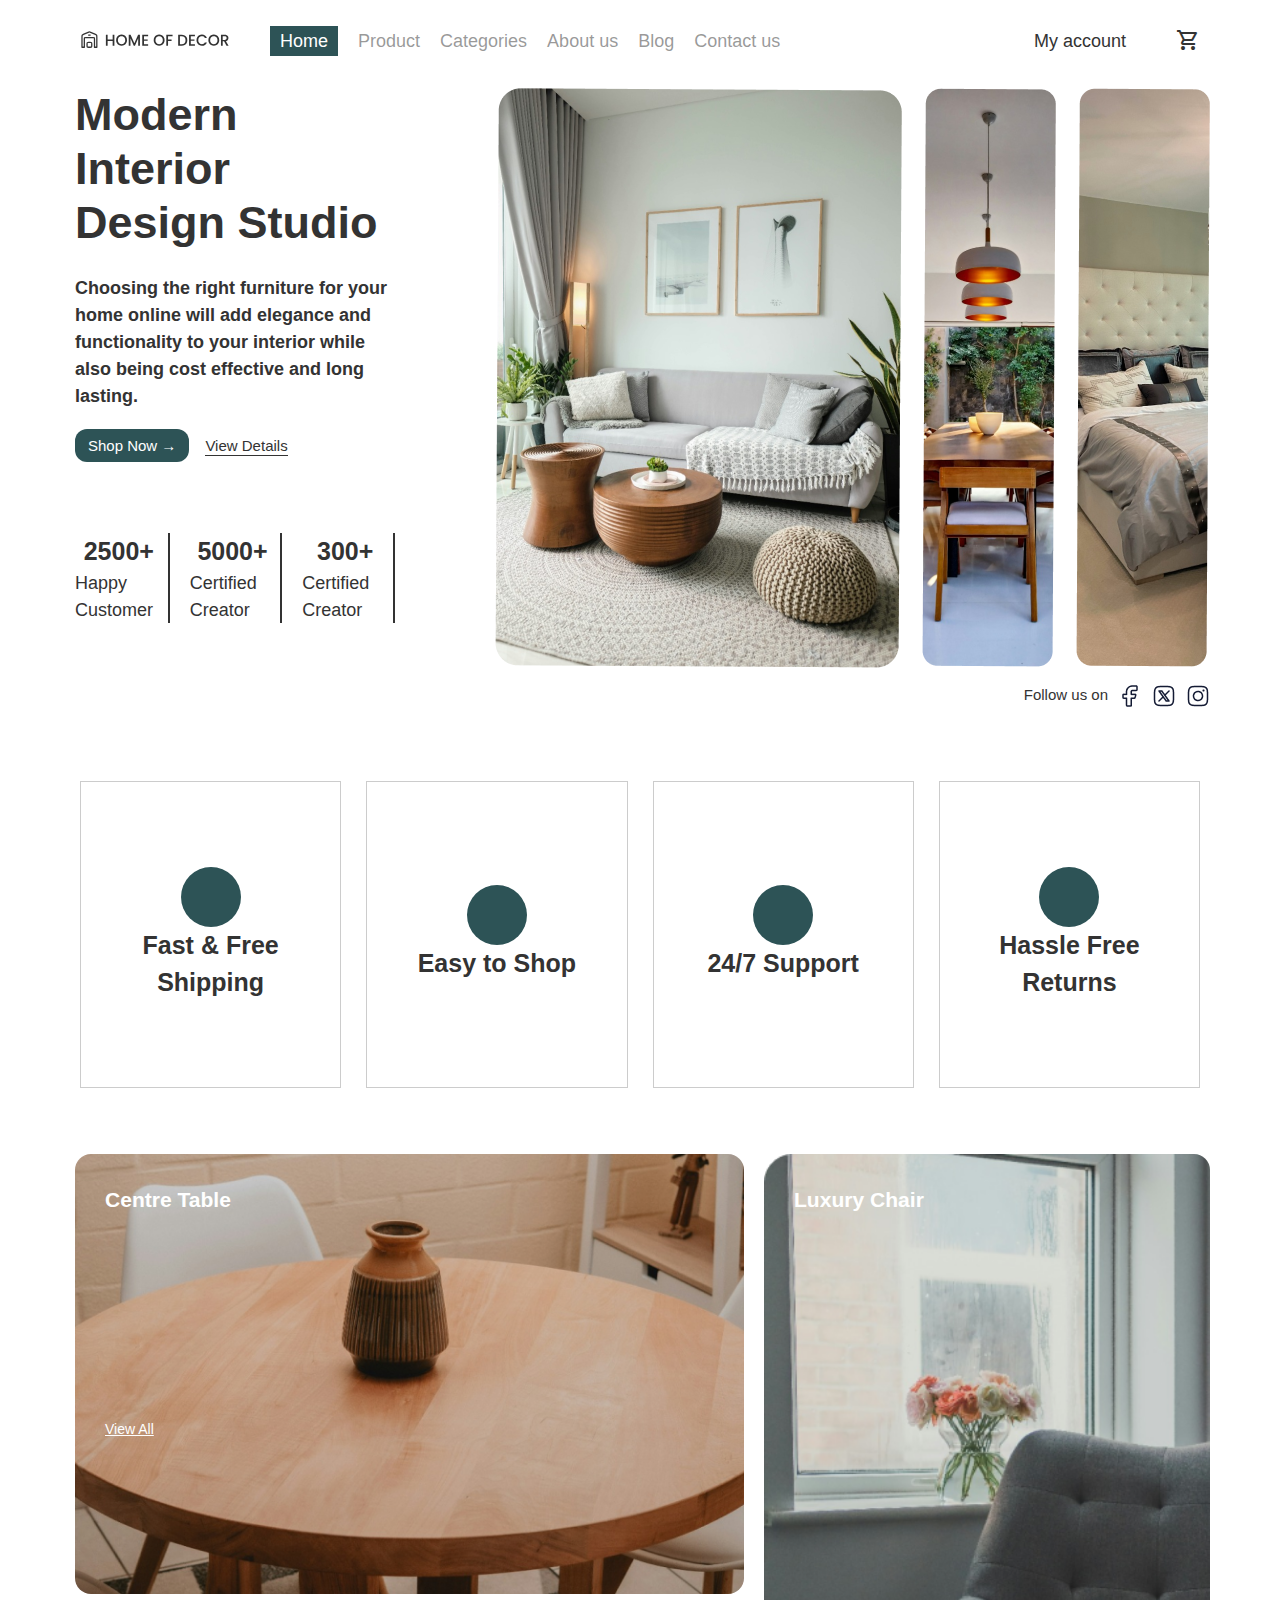
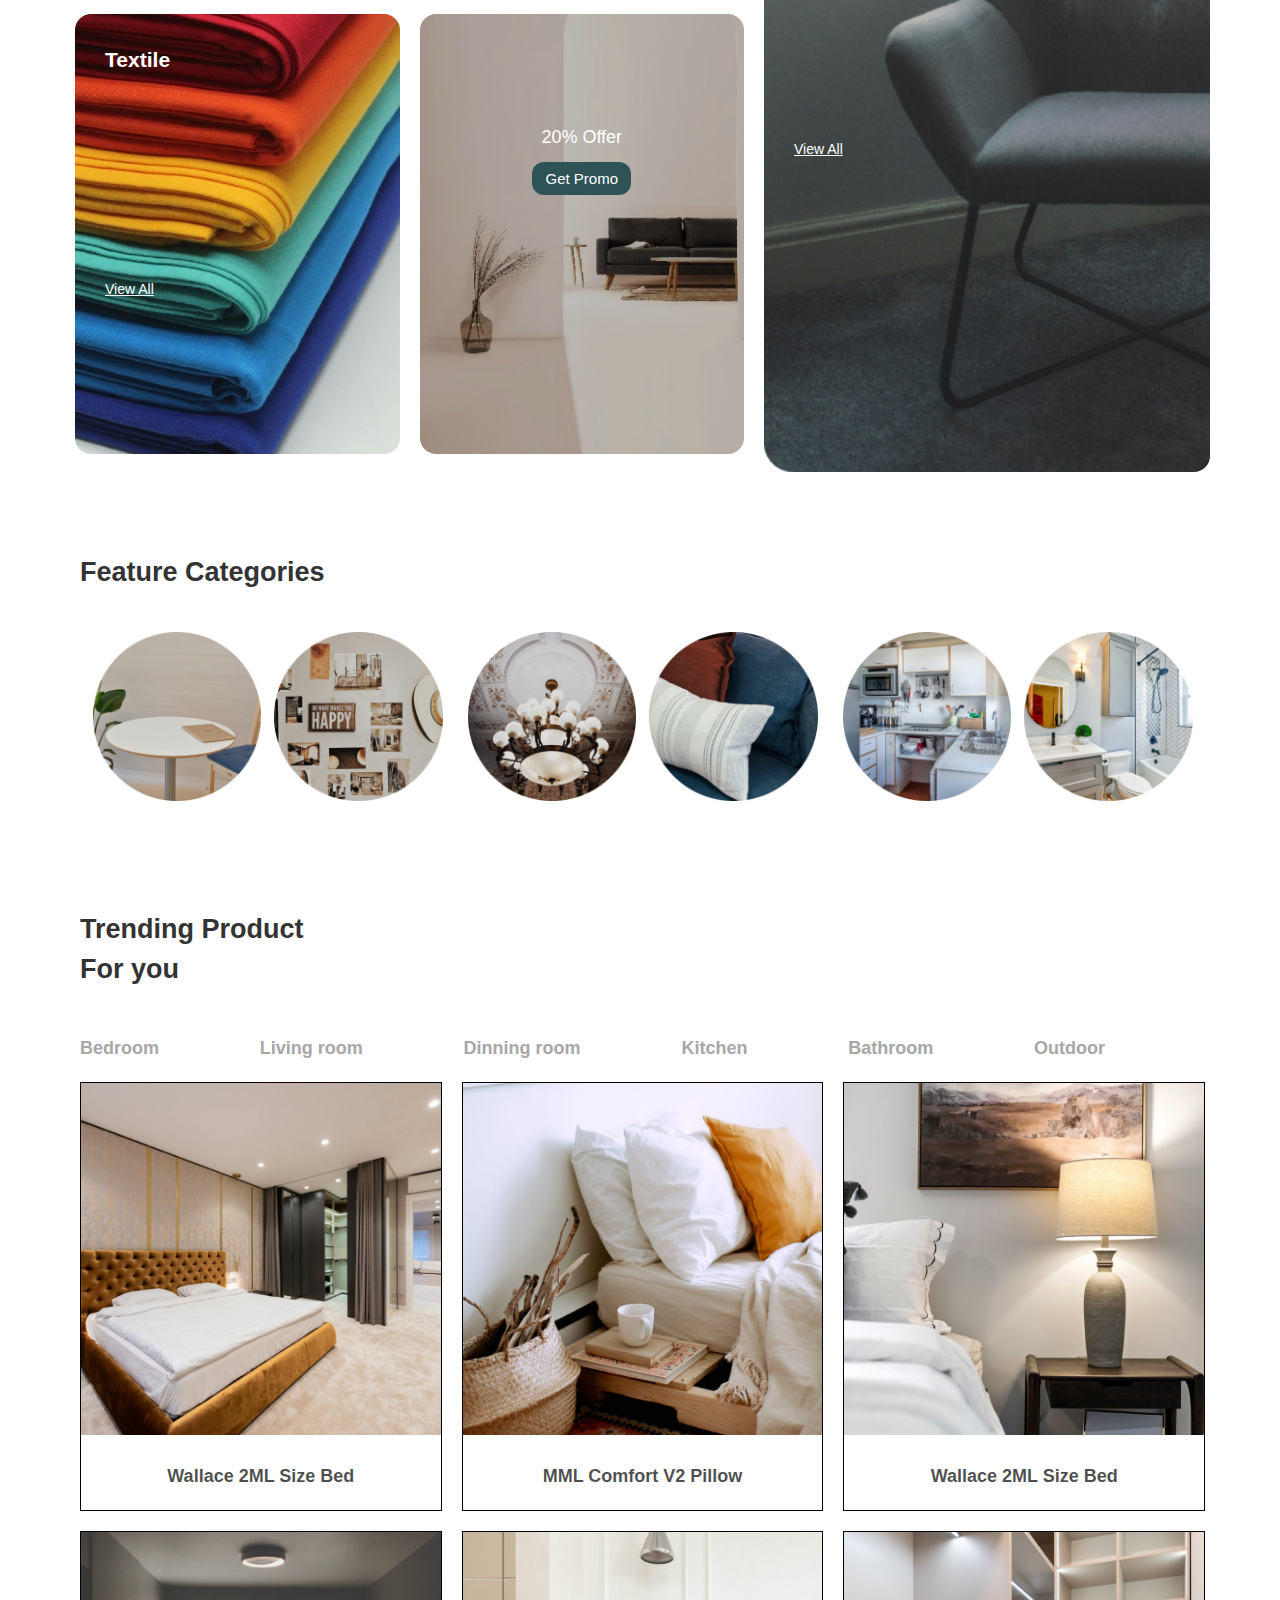
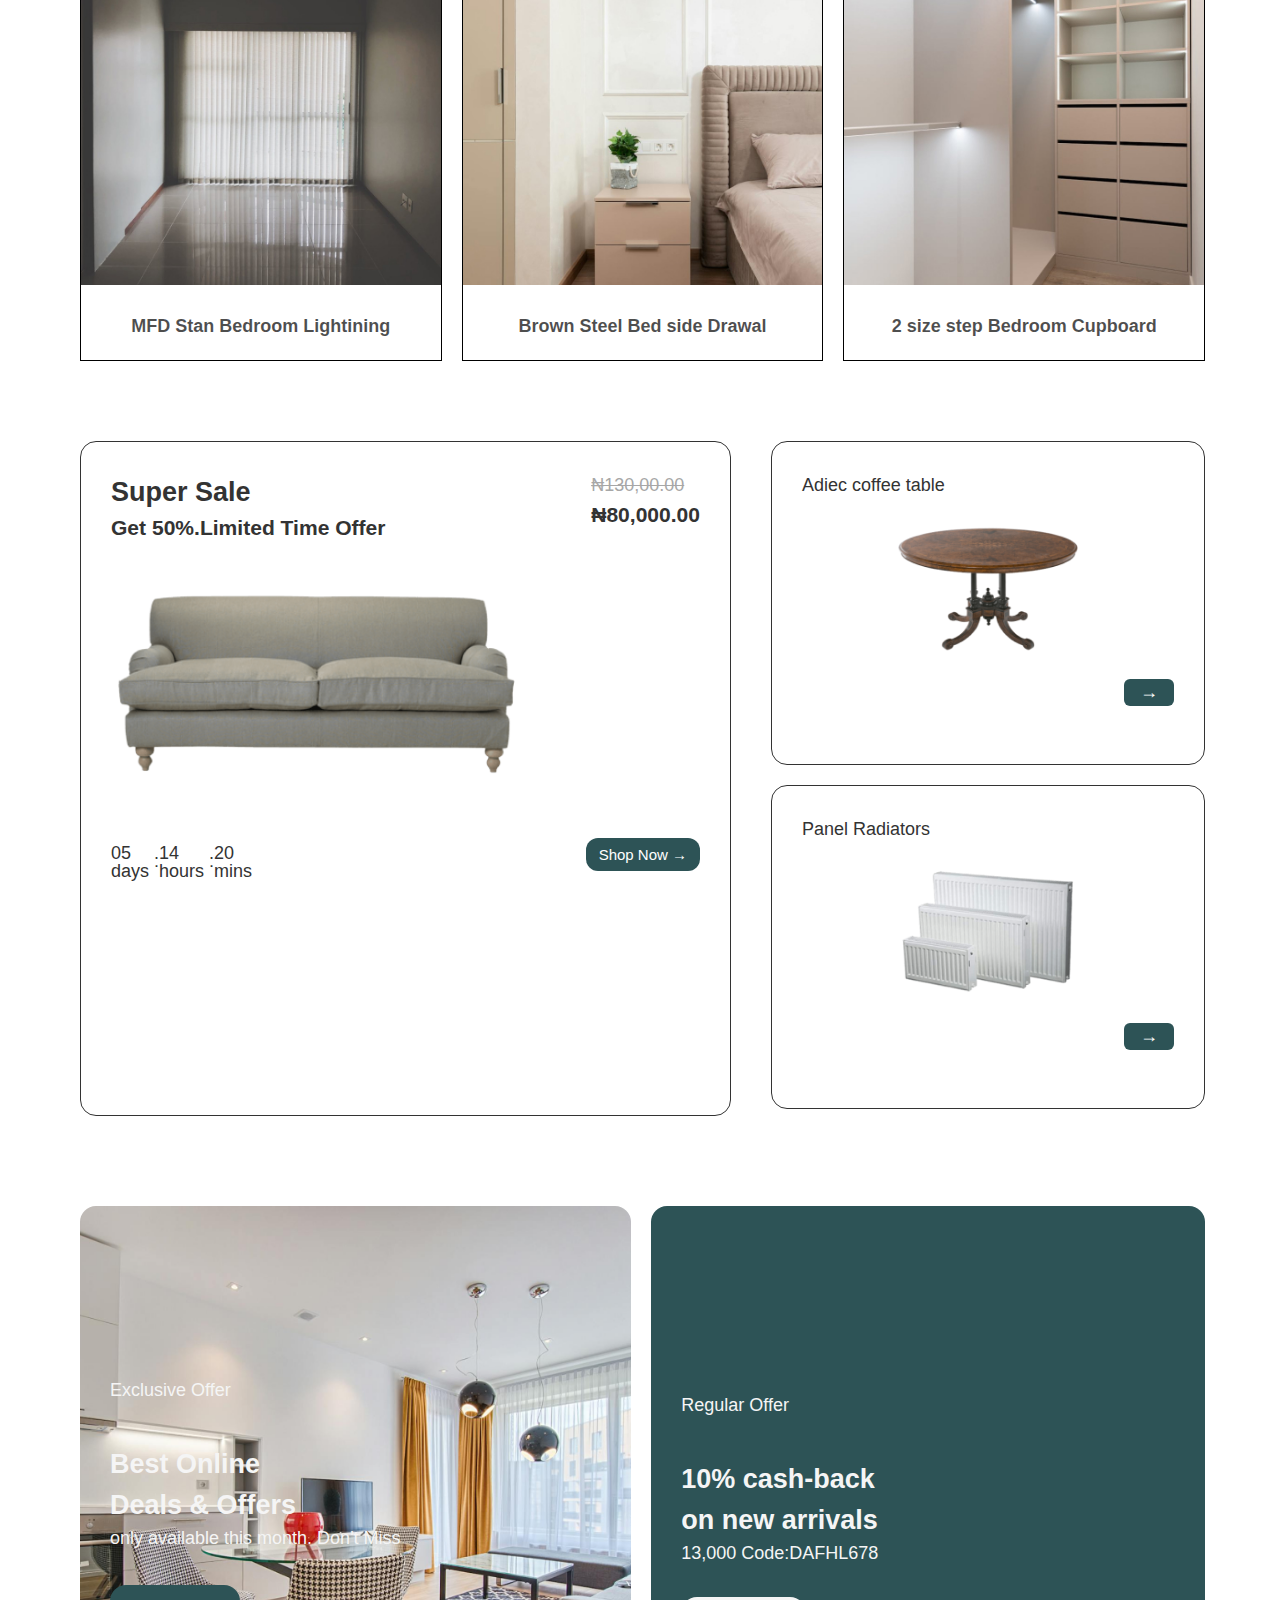
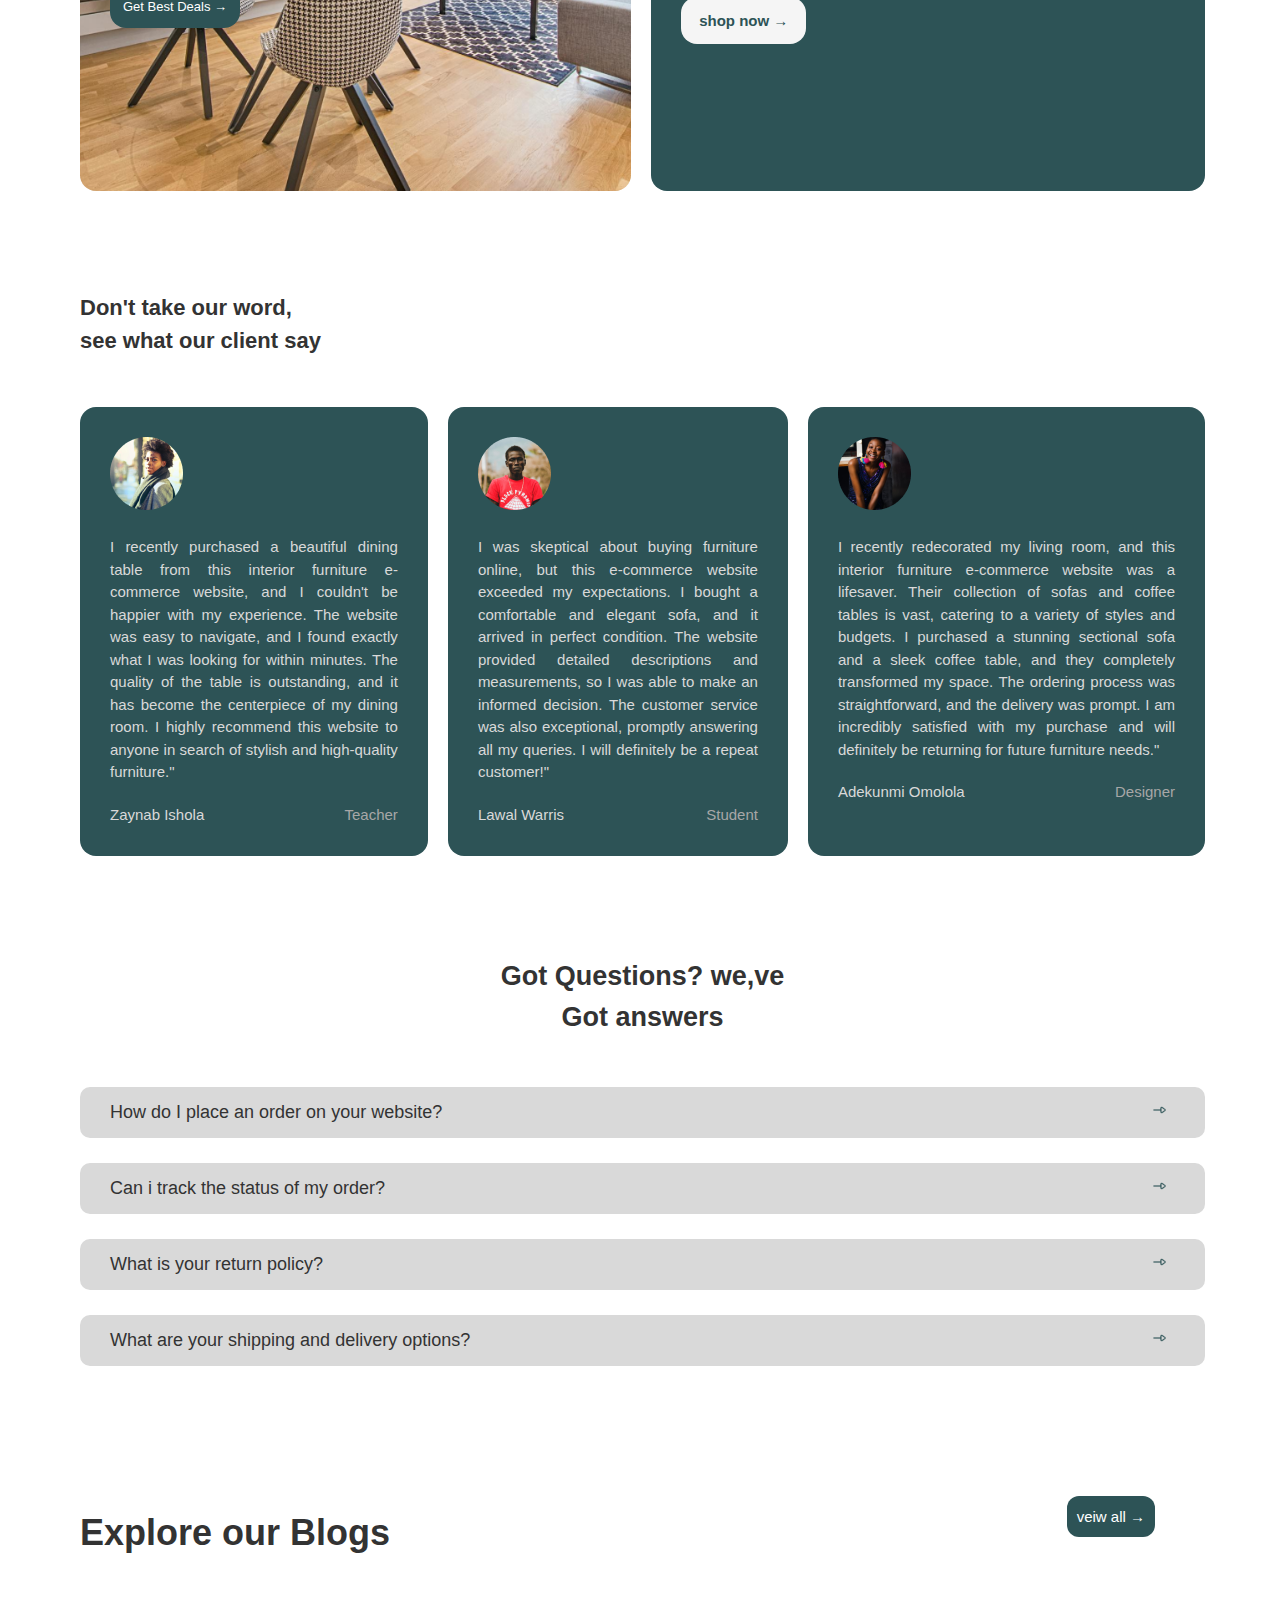
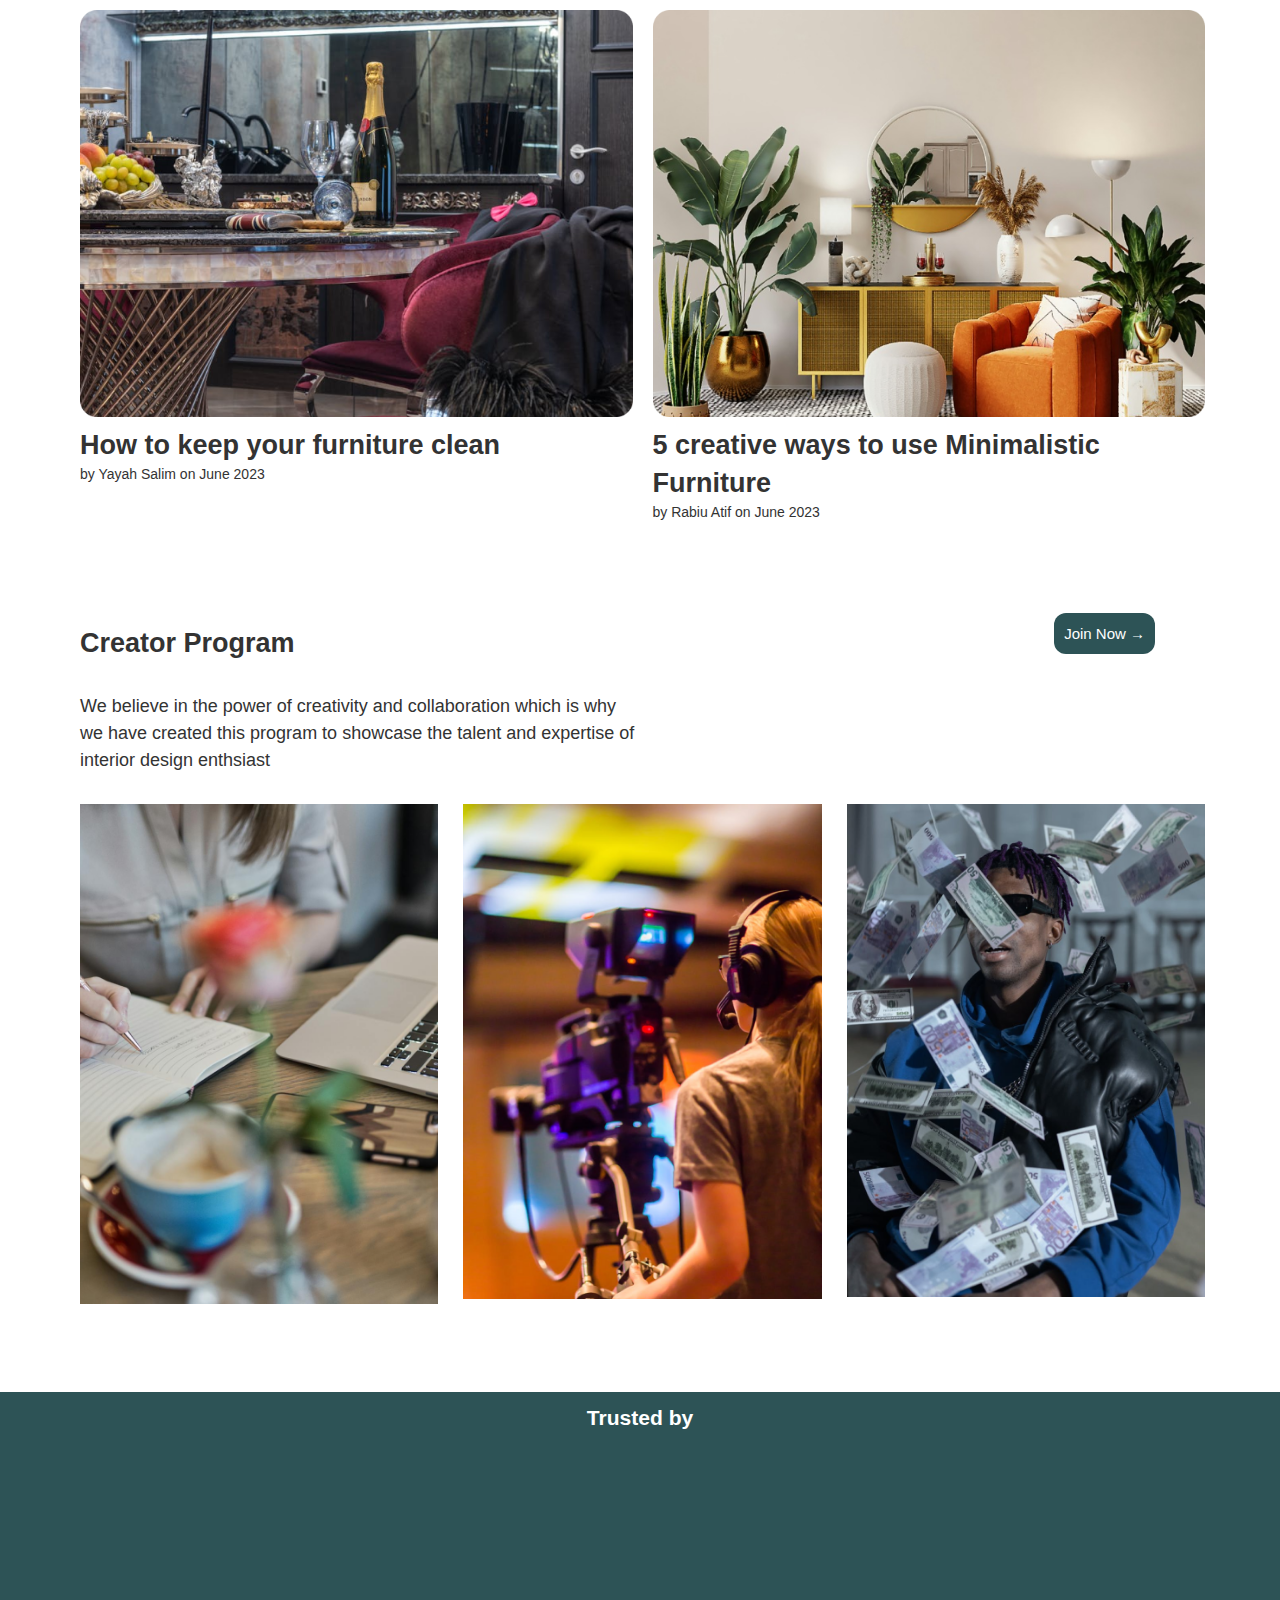
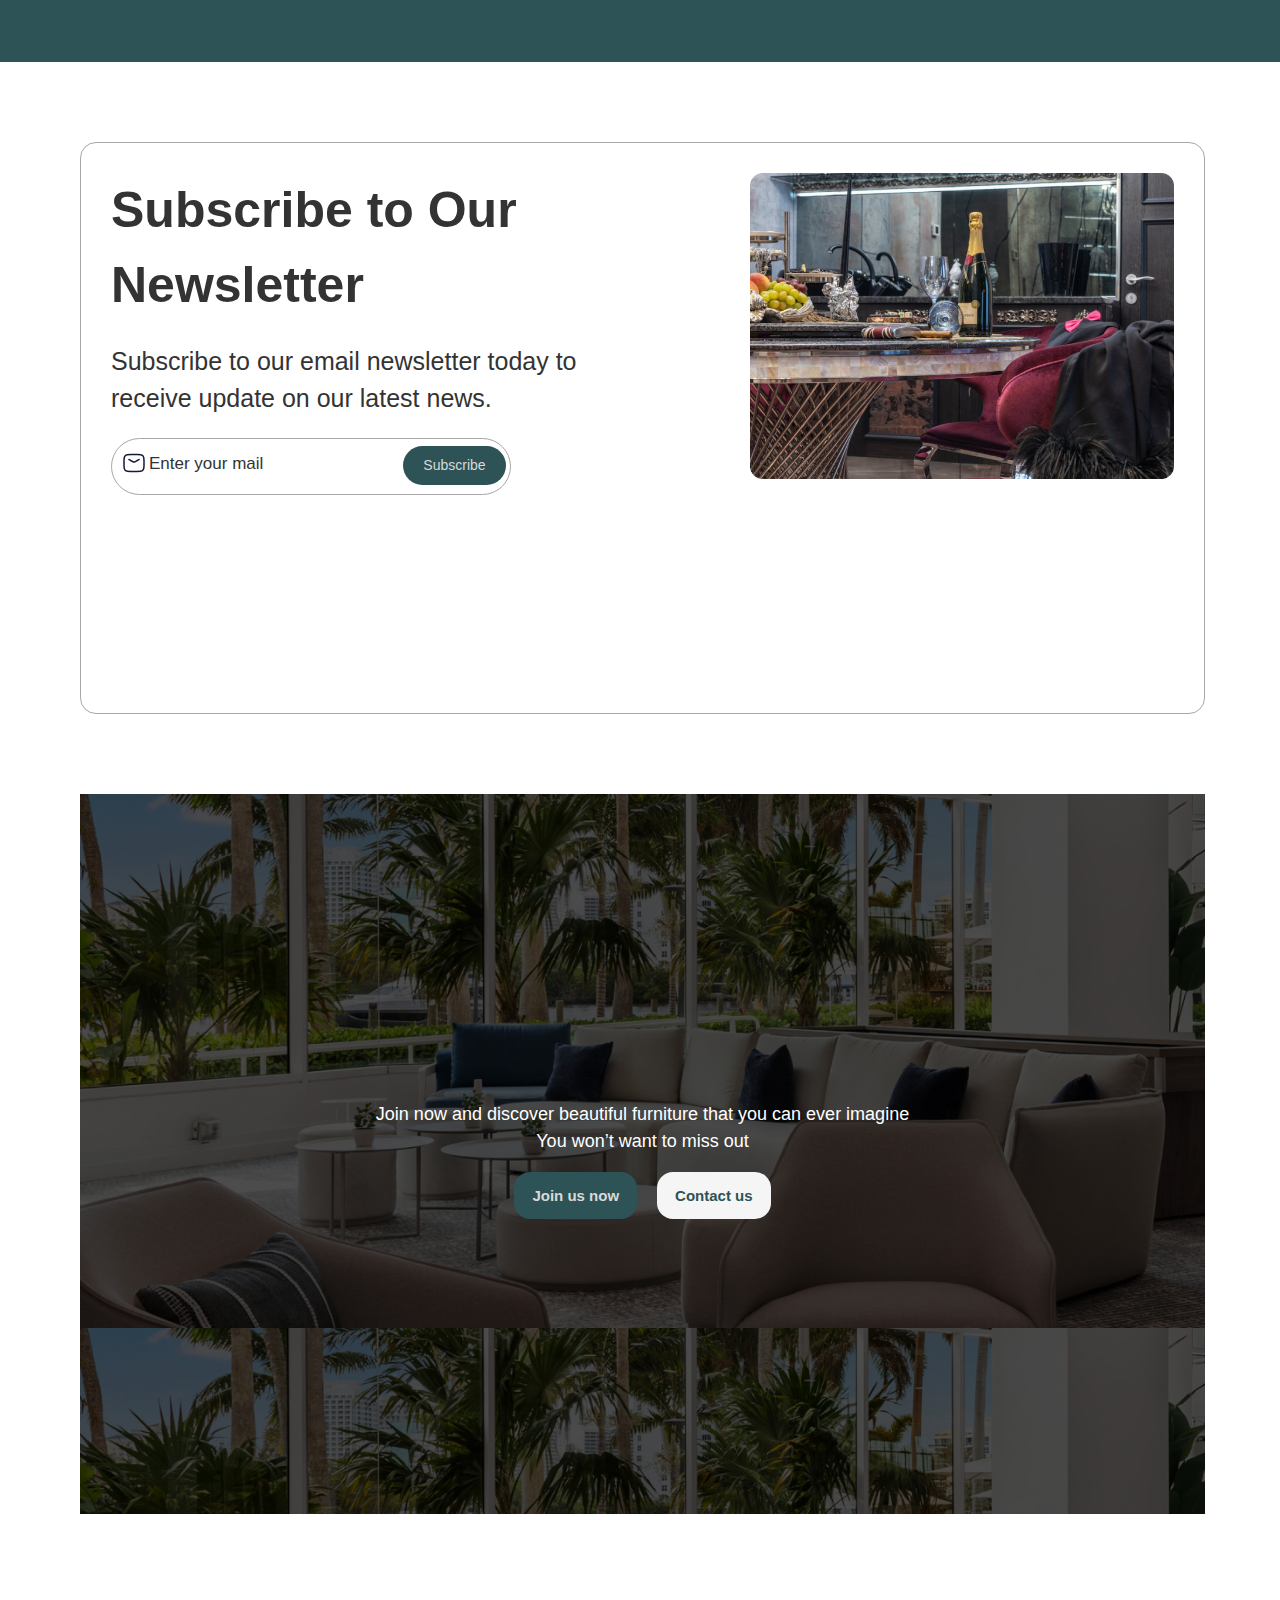
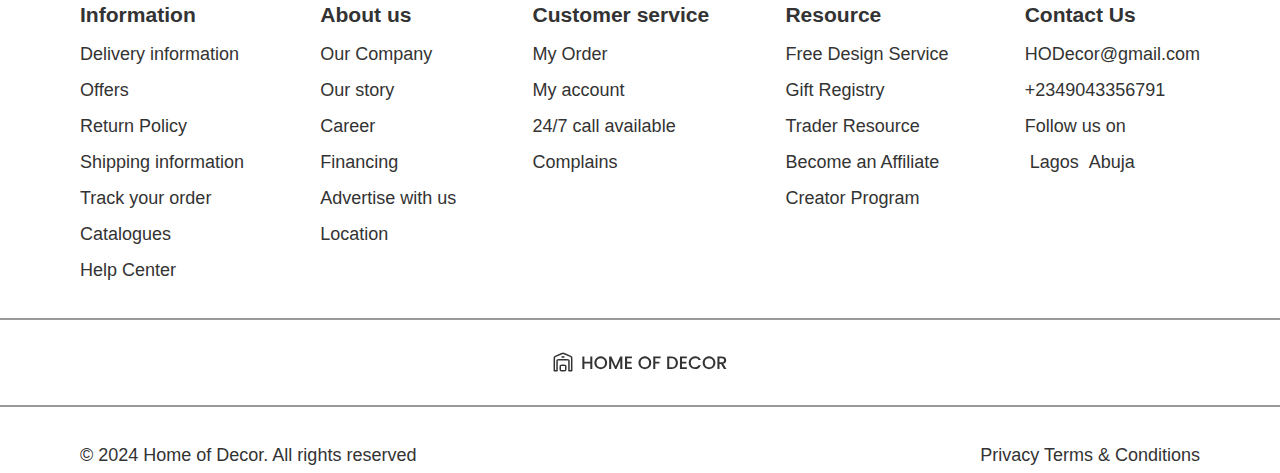
==== commit e1f2d4a3: "Merge branch 'main' of https://github.com/Damilordz/home-of-decor into product-page" ====
--- a/html/index.html
+++ b/html/index.html
@@ -225,384 +225,168 @@
        <div class="trending-products-container">
         <!-- main display - bedroom -->
         <div class="trending-products-class-1 trending-products-class-all trending-flex">
-            <div class="trending-products-class wallace-one margin-top-2">
-                <div>
-                    <img src="../images/homepage/Rectangle 56.jpg" alt="Rectangle">
-                </div>
+            <div class="trending-products-class wallace-one">
+                <img src="../images/homepage/Rectangle 56.jpg" alt="Rectangle">
                 <div class="room-text">Wallace 2ML Size Bed</div>
-                <div class="heart-cart">
-                    <div class="heart-cart-flex">
-                        <div><i class="fa-regular fa-heart" style="color: #2d5356;"></i></div>
-                        <div><i class="fa-solid fa-cart-shopping" style="color: #2d5356;"></i></div>
-                    </div>
-                </div>
-            </div>
-            <div class="trending-products-class wallace-one margin-top-2">
+            </div>
+            <div class="trending-products-class wallace-one">
                 <img src="../images/homepage/bed1.jpg" alt="bed">
                 <div class="room-text">MML Comfort V2 Pillow</div>
-                <div class="heart-cart">
-                    <div class="heart-cart-flex">
-                        <div><i class="fa-regular fa-heart" style="color: #2d5356;"></i></div>
-                        <div><i class="fa-solid fa-cart-shopping" style="color: #2d5356;"></i></div>
-                    </div>
-                </div>
-            </div>
-            <div class="trending-products-class wallace-one margin-top-2">
+            </div>
+            <div class="trending-products-class wallace-one">
                 <img src="../images/homepage/bed2.jpg" alt="bed">
                 <div class="room-text">Wallace 2ML Size Bed</div>
-                <div class="heart-cart">
-                    <div class="heart-cart-flex">
-                        <div><i class="fa-regular fa-heart" style="color: #2d5356;"></i></div>
-                        <div><i class="fa-solid fa-cart-shopping" style="color: #2d5356;"></i></div>
-                    </div>
-                </div>
-            </div>
-            <div class="trending-products-class wallace-one margin-top">
+            </div>
+            <div class="trending-products-class wallace-one">
                 <img src="../images/homepage/bed3.jpg" alt="bed">
                 <div class="room-text">MFD Stan Bedroom Lightining</div>
-                <div class="heart-cart">
-                    <div class="heart-cart-flex">
-                        <div><i class="fa-regular fa-heart" style="color: #2d5356;"></i></div>
-                        <div><i class="fa-solid fa-cart-shopping" style="color: #2d5356;"></i></div>
-                    </div>
-                </div>
-            </div>
-            <div class="trending-products-class wallace-one margin-top">
+            </div>
+            <div class="trending-products-class wallace-one">
                 <img src="../images/homepage/bed4.jpg" alt="bed">
                 <div class="room-text">Brown Steel Bed side Drawal</div>
-                <div class="heart-cart">
-                    <div class="heart-cart-flex">
-                        <div><i class="fa-regular fa-heart" style="color: #2d5356;"></i></div>
-                        <div><i class="fa-solid fa-cart-shopping" style="color: #2d5356;"></i></div>
-                    </div>
-                </div>
-            </div>
-            <div class="trending-products-class wallace-one margin-top">
+            </div>
+            <div class="trending-products-class wallace-one">
                 <img src="../images/homepage/bed5.jpg" alt="bed">
                 <div class="room-text">2 size step Bedroom Cupboard</div>
-                <div class="heart-cart">
-                    <div class="heart-cart-flex">
-                        <div><i class="fa-regular fa-heart" style="color: #2d5356;"></i></div>
-                        <div><i class="fa-solid fa-cart-shopping" style="color: #2d5356;"></i></div>
-                    </div>
-                </div>
+               </div>
             </div>
         </div>
         <!-- on display - livimg room -->
            <div class="trend-hide trending-products-class-2 trending-products-class-all trending-flex">
-                <div class="trending-products-class wallace-one margin-top-2">
+                <div class="trending-products-class wallace-one">
                 <img src="../images/homepage/lliving1.jpg" alt="living">
                 <div class="room-text">Brown ML Sofa</div>
-                <div class="heart-cart">
-                    <div class="heart-cart-flex">
-                        <div><i class="fa-regular fa-heart" style="color: #2d5356;"></i></div>
-                        <div><i class="fa-solid fa-cart-shopping" style="color: #2d5356;"></i></div>
-                    </div>
-                </div>
-                </div>
-                <div class="trending-products-class wallace-one margin-top-2">
+                </div>
+                <div class="trending-products-class wallace-one">
                     <img src="../images/homepage/living2.jpg" alt="living">
                     <div class="room-text">White Pist Resting Chair</div>
-                    <div class="heart-cart">
-                        <div class="heart-cart-flex">
-                            <div><i class="fa-regular fa-heart" style="color: #2d5356;"></i></div>
-                            <div><i class="fa-solid fa-cart-shopping" style="color: #2d5356;"></i></div>
-                        </div>
-                    </div>
-                </div>
-                <div class="trending-products-class wallace-one margin-top-2">
+                </div>
+                <div class="trending-products-class wallace-one">
                     <img src="../images/homepage/living3.jpg" alt="living">
                     <div class="room-text">2 size step Bedroom Cupboard</div>
-                    <div class="heart-cart">
-                        <div class="heart-cart-flex">
-                            <div><i class="fa-regular fa-heart" style="color: #2d5356;"></i></div>
-                            <div><i class="fa-solid fa-cart-shopping" style="color: #2d5356;"></i></div>
-                        </div>
-                    </div>
-                </div>
-                <div class="trending-products-class wallace-one margin-top">
+                </div>
+                <div class="trending-products-class wallace-one">
                     <img src="../images/homepage/living4.jpg" alt="living">
                     <div class="room-text">4 Piece Set Coffee Chair</div>
-                    <div class="heart-cart">
-                        <div class="heart-cart-flex">
-                            <div><i class="fa-regular fa-heart" style="color: #2d5356;"></i></div>
-                            <div><i class="fa-solid fa-cart-shopping" style="color: #2d5356;"></i></div>
-                        </div>
-                    </div>
-                </div>
-                <div class="trending-products-class wallace-one margin-top">
+                </div>
+                <div class="trending-products-class wallace-one">
                     <img src="../images/homepage/living5.jpg" alt="living">
                     <div class="room-text">MDF Brown Sectional Sofa</div>
-                    <div class="heart-cart">
-                        <div class="heart-cart-flex">
-                            <div><i class="fa-regular fa-heart" style="color: #2d5356;"></i></div>
-                            <div><i class="fa-solid fa-cart-shopping" style="color: #2d5356;"></i></div>
-                        </div>
-                    </div>
-                </div>
-                <div class="trending-products-class wallace-one margin-top">
+                </div>
+                <div class="trending-products-class wallace-one">
                     <img src="../images/homepage/living6.jpg" alt="living">
                     <div class="room-text">Black Rogue Gug</div>
-                    <div class="heart-cart">
-                        <div class="heart-cart-flex">
-                            <div><i class="fa-regular fa-heart" style="color: #2d5356;"></i></div>
-                            <div><i class="fa-solid fa-cart-shopping" style="color: #2d5356;"></i></div>
-                        </div>
-                    </div>
                 </div>
            </div> 
            <!-- dinning -->
            <div class="trend-hide trending-products-class-3 trending-products-class-all trending-flex">
-                <div class="trending-products-class wallace-one margin-top-2">
+                <div class="trending-products-class wallace-one">
                     <img src="../images/homepage/Rectangle 30.png" alt="dinning">
                     <div class="room-text">Full Suxe Dinning Set</div>
-                    <div class="heart-cart">
-                        <div class="heart-cart-flex">
-                            <div><i class="fa-regular fa-heart" style="color: #2d5356;"></i></div>
-                            <div><i class="fa-solid fa-cart-shopping" style="color: #2d5356;"></i></div>
-                        </div>
-                    </div>
-                </div>
-                <div class="trending-products-class wallace-one margin-top-2">
+                </div>
+                <div class="trending-products-class wallace-one">
                     <img src="../images/homepage/Rectangle 31.png" alt="dinning">
                     <div class="room-text">White Plate and Spoon Accessories</div>
-                    <div class="heart-cart">
-                        <div class="heart-cart-flex">
-                            <div><i class="fa-regular fa-heart" style="color: #2d5356;"></i></div>
-                            <div><i class="fa-solid fa-cart-shopping" style="color: #2d5356;"></i></div>
-                        </div>
-                    </div>
-                </div>
-                <div class="trending-products-class wallace-one margin-top-2">
+                </div>
+                <div class="trending-products-class wallace-one">
                     <img src="../images/homepage/flower.png" alt="dinning">
                     <div class="room-text">Surul Blank Vase</div>
-                    <div class="heart-cart">
-                        <div class="heart-cart-flex">
-                            <div><i class="fa-regular fa-heart" style="color: #2d5356;"></i></div>
-                            <div><i class="fa-solid fa-cart-shopping" style="color: #2d5356;"></i></div>
-                        </div>
-                    </div>
-                </div>
-                <div class="trending-products-class wallace-one margin-top">
+                </div>
+                <div class="trending-products-class wallace-one">
                     <img src="../images/homepage/bulb.png" alt="dinning">
                     <div class="room-text">Steel Thin Lighting</div>
-                    <div class="heart-cart">
-                        <div class="heart-cart-flex">
-                            <div><i class="fa-regular fa-heart" style="color: #2d5356;"></i></div>
-                            <div><i class="fa-solid fa-cart-shopping" style="color: #2d5356;"></i></div>
-                        </div>
-                    </div>
-                </div>
-                <div class="trending-products-class wallace-one margin-top">
+                </div>
+                <div class="trending-products-class wallace-one">
                     <img src="../images/homepage/plates.png" alt="dinning">
                     <div class="room-text">Full Piece Eating Set</div>
-                    <div class="heart-cart">
-                        <div class="heart-cart-flex">
-                            <div><i class="fa-regular fa-heart" style="color: #2d5356;"></i></div>
-                            <div><i class="fa-solid fa-cart-shopping" style="color: #2d5356;"></i></div>
-                        </div>
-                    </div>
-                </div>
-                <div class="trending-products-class wallace-one margin-top">
+                </div>
+                <div class="trending-products-class wallace-one">
                     <img src="../images/homepage/Rectangle 33.png" alt="dinning">
                    <div class="room-text">6 Piece Wine Glass</div>
-                   <div class="heart-cart">
-                    <div class="heart-cart-flex">
-                        <div><i class="fa-regular fa-heart" style="color: #2d5356;"></i></div>
-                        <div><i class="fa-solid fa-cart-shopping" style="color: #2d5356;"></i></div>
-                    </div>
-                </div>
                 </div>
            </div>
            <!-- kitchen -->
            <div class="trend-hide trending-products-class-4 trending-products-class-all trending-flex">
-                <div class="trending-products-class wallace-one margin-top-2">
+                <div class="trending-products-class wallace-one">
                     <img src="../images/homepage/dine1.jpg" alt="dine">
                     <div class="room-text">White Refrigerator</div>
-                    <div class="heart-cart">
-                        <div class="heart-cart-flex">
-                            <div><i class="fa-regular fa-heart" style="color: #2d5356;"></i></div>
-                            <div><i class="fa-solid fa-cart-shopping" style="color: #2d5356;"></i></div>
-                        </div>
-                    </div>
-                </div>
-                <div class="trending-products-class wallace-one margin-top-2">
+                </div>
+                <div class="trending-products-class wallace-one">
                     <img src="../images/homepage/dine4.jpg" alt="dine">
                     <div class="room-text">ILK Stoned Surface Cooker</div>
-                    <div class="heart-cart">
-                        <div class="heart-cart-flex">
-                            <div><i class="fa-regular fa-heart" style="color: #2d5356;"></i></div>
-                            <div><i class="fa-solid fa-cart-shopping" style="color: #2d5356;"></i></div>
-                        </div>
-                    </div>
-                </div>
-                <div class="trending-products-class wallace-one margin-top-2">
+                </div>
+                <div class="trending-products-class wallace-one">
                     <img src="../images/homepage/dine2.jpg" alt="dine">
                     <div class="room-text">MGI Two Face Oven</div>
-                    <div class="heart-cart">
-                        <div class="heart-cart-flex">
-                            <div><i class="fa-regular fa-heart" style="color: #2d5356;"></i></div>
-                            <div><i class="fa-solid fa-cart-shopping" style="color: #2d5356;"></i></div>
-                        </div>
-                    </div>
-                </div>
-                <div class="trending-products-class wallace-one margin-top">
+                </div>
+                <div class="trending-products-class wallace-one">
                     <img src="../images/homepage/dine5.jpg" alt="dine">
                     <div class="room-text">Wooden Spoon Full Set</div>
-                    <div class="heart-cart">
-                        <div class="heart-cart-flex">
-                            <div><i class="fa-regular fa-heart" style="color: #2d5356;"></i></div>
-                            <div><i class="fa-solid fa-cart-shopping" style="color: #2d5356;"></i></div>
-                        </div>
-                    </div>
-                </div>
-                <div class="trending-products-class wallace-one margin-top">
+                </div>
+                <div class="trending-products-class wallace-one">
                     <img src="../images/homepage/dine6.jpg" alt="dine">
                     <div class="room-text">Full size Kitchen Cabinet Cupboard Set</div>
-                    <div class="heart-cart">
-                        <div class="heart-cart-flex">
-                            <div><i class="fa-regular fa-heart" style="color: #2d5356;"></i></div>
-                            <div><i class="fa-solid fa-cart-shopping" style="color: #2d5356;"></i></div>
-                        </div>
-                    </div>
-                </div>
-                <div class="trending-products-class wallace-one margin-top">
+                </div>
+                <div class="trending-products-class wallace-one">
                     <img src="../images/homepage/dine3.jpg" alt="dine">
                     <div class="room-text">MLK White Sink</div>
-                    <div class="heart-cart">
-                        <div class="heart-cart-flex">
-                            <div><i class="fa-regular fa-heart" style="color: #2d5356;"></i></div>
-                            <div><i class="fa-solid fa-cart-shopping" style="color: #2d5356;"></i></div>
-                        </div>
-                    </div>
                 </div>
            </div> 
            <!-- bathroom -->
            <div class="trend-hide trending-products-class-5 trending-products-class-all trending-flex">
-                <div class="trending-products-class wallace-one margin-top-2">
+                <div class="trending-products-class wallace-one">
                     <img src="../images/homepage/bath1.jpg" alt="bathroom">
                     <div class="room-text">Shower Ring Set</div>
-                    <div class="heart-cart">
-                        <div class="heart-cart-flex">
-                            <div><i class="fa-regular fa-heart" style="color: #2d5356;"></i></div>
-                            <div><i class="fa-solid fa-cart-shopping" style="color: #2d5356;"></i></div>
-                        </div>
-                    </div>
-                    </div>
-                <div class="trending-products-class wallace-one margin-top-2">
+                    </div>
+                <div class="trending-products-class wallace-one">
                     <img src="../images/homepage/bath4.jpg" alt="bathroom">
                     <div class="room-text">Oval Size Mirror</div>
-                    <div class="heart-cart">
-                        <div class="heart-cart-flex">
-                            <div><i class="fa-regular fa-heart" style="color: #2d5356;"></i></div>
-                            <div><i class="fa-solid fa-cart-shopping" style="color: #2d5356;"></i></div>
-                        </div>
-                    </div>
-                </div>
-                <div class="trending-products-class wallace-one margin-top-2">
+                </div>
+                <div class="trending-products-class wallace-one">
                     <img src="../images/homepage/bath2.jpg" alt="bathroom">
                     <div class="room-text">MDF White Bathtub</div>
-                    <div class="heart-cart">
-                        <div class="heart-cart-flex">
-                            <div><i class="fa-regular fa-heart" style="color: #2d5356;"></i></div>
-                            <div><i class="fa-solid fa-cart-shopping" style="color: #2d5356;"></i></div>
-                        </div>
-                    </div>
-                </div>
-                <div class="trending-products-class wallace-one margin-top">
+                </div>
+                <div class="trending-products-class wallace-one">
                     <img src="../images/homepage/bath6.jpg" alt="bathroom">
                     <div class="room-text">White Face Towel</div>
-                    <div class="heart-cart">
-                        <div class="heart-cart-flex">
-                            <div><i class="fa-regular fa-heart" style="color: #2d5356;"></i></div>
-                            <div><i class="fa-solid fa-cart-shopping" style="color: #2d5356;"></i></div>
-                        </div>
-                    </div>
-                </div>
-                <div class="trending-products-class wallace-one margin-top">
+                </div>
+                <div class="trending-products-class wallace-one">
                     <img src="../images/homepage/bath5.jpg" alt="bathroom">
                     <div class="room-text">Green MD Wash Hand Basing</div>
-                    <div class="heart-cart">
-                        <div class="heart-cart-flex">
-                            <div><i class="fa-regular fa-heart" style="color: #2d5356;"></i></div>
-                            <div><i class="fa-solid fa-cart-shopping" style="color: #2d5356;"></i></div>
-                        </div>
-                    </div>
-                </div>
-                <div class="trending-products-class wallace-one margin-top">
+                </div>
+                <div class="trending-products-class wallace-one">
                    <div><img src="../images/homepage/bath3.jpg" alt="bathroom"></div>
                    <div class="room-text">Oval Water Closet</div>
-                   <div class="heart-cart">
-                    <div class="heart-cart-flex">
-                        <div><i class="fa-regular fa-heart" style="color: #2d5356;"></i></div>
-                        <div><i class="fa-solid fa-cart-shopping" style="color: #2d5356;"></i></div>
-                    </div>
-                </div>
                 </div>
            </div>
            <!-- outdoor -->
            <div class="trend-hide trending-products-class-6 trending-products-class-all trending-flex">
-                <div class="trending-products-class wallace-one margin-top-2">
+                <div class="trending-products-class wallace-one">
                     <img src="../images/homepage/grill.jpg" alt="outdoor">
                     <div class="room-text">CML Outdoor Grill</div>
-                    <div class="heart-cart">
-                        <div class="heart-cart-flex">
-                            <div><i class="fa-regular fa-heart" style="color: #2d5356;"></i></div>
-                            <div><i class="fa-solid fa-cart-shopping" style="color: #2d5356;"></i></div>
-                        </div>
-                    </div>
-                </div>
-                <div class="trending-products-class wallace-one margin-top-2">
+                </div>
+                <div class="trending-products-class wallace-one">
                     <img src="../images/homepage/image 11.jpg" alt="outdoor">
                     <div class="room-text">Black Steel Side Poll Chair</div>
-                    <div class="heart-cart">
-                        <div class="heart-cart-flex">
-                            <div><i class="fa-regular fa-heart" style="color: #2d5356;"></i></div>
-                            <div><i class="fa-solid fa-cart-shopping" style="color: #2d5356;"></i></div>
-                        </div>
-                    </div>
-                </div>
-                <div class="trending-products-class wallace-one margin-top-2">
+                </div>
+                <div class="trending-products-class wallace-one">
                     <img src="../images/homepage/table.jpg" alt="outdoor">
                     <div class="room-text">Full Set Outdoor Safa & Table</div>
-                    <div class="heart-cart">
-                        <div class="heart-cart-flex">
-                            <div><i class="fa-regular fa-heart" style="color: #2d5356;"></i></div>
-                            <div><i class="fa-solid fa-cart-shopping" style="color: #2d5356;"></i></div>
-                        </div>
-                    </div>
-                </div>
-                <div class="trending-products-class wallace-one margin-top">
+                </div>
+                <div class="trending-products-class wallace-one">
                     <img src="../images/homepage/image 9.jpg" alt="outdoor">
                     <div class="room-text">Brown Wooden Side Poll Chair</div>
-                    <div class="heart-cart">
-                        <div class="heart-cart-flex">
-                            <div><i class="fa-regular fa-heart" style="color: #2d5356;"></i></div>
-                            <div><i class="fa-solid fa-cart-shopping" style="color: #2d5356;"></i></div>
-                        </div>
-                    </div>
-                </div>
-                <div class="trending-products-class wallace-one margin-top">
+                </div>
+                <div class="trending-products-class wallace-one">
                     <img src="../images/homepage/image 3.jpg" alt="outdoor">
                     <div class="room-text"># Piece Lego Based Outdoor Sofa</div>
-                    <div class="heart-cart">
-                        <div class="heart-cart-flex">
-                            <div><i class="fa-regular fa-heart" style="color: #2d5356;"></i></div>
-                            <div><i class="fa-solid fa-cart-shopping" style="color: #2d5356;"></i></div>
-                        </div>
-                    </div>
-                </div>
-                <div class="trending-products-class wallace-one margin-top">
+                </div>
+                <div class="trending-products-class wallace-one">
                     <img src="../images/homepage/image 10.jpg" alt="outdoor">
                     <div class="room-text">VDM One Ceramic Stool</div>
-                    <div class="heart-cart">
-                        <div class="heart-cart-flex">
-                            <div><i class="fa-regular fa-heart" style="color: #2d5356;"></i></div>
-                            <div><i class="fa-solid fa-cart-shopping" style="color: #2d5356;"></i></div>
-                        </div>
-                    </div>
                 </div>
             </div> 
+            <!-- <div class="trend-hover"></div> -->
        </div>
      </section>
      <!-- super-sale section -->
@@ -698,26 +482,20 @@
                             <div class="client-image">
                                 <img src="../images/homepage/ishola.png" alt="Ishola">
                             </div>
-                            <div class="client-name">
-                                <div>
-                                    <p>Zaynab Ishola</p>
-                                </div>
-                                <div class="teacher-student">
-                                    <p>Teacher</p>
-                                </div>
+                            <div class="star">
+                                <i class="fa-solid fa-star" style="color: #FAF225"></i>
+                                <i class="fa-solid fa-star" style="color: #FAF225"></i>
+                                <i class="fa-solid fa-star" style="color: #FAF225"></i>
+                                <i class="fa-solid fa-star" style="color: #FAF225"></i>
+                                <i class="fa-solid fa-star" style="color: #D9D9D9"></i>
                             </div>
                         </div>
                         <div class="client-words">
                             <p>I recently purchased a beautiful dining table from this interior furniture e-commerce website, and I couldn't be happier with my experience. The website was easy to navigate, and I found exactly what I was looking for within minutes. The quality of the table is outstanding, and it has become the centerpiece of my dining room. I highly recommend this website to anyone in search of stylish and high-quality furniture."</p>
                         </div>
-                        <div class="star">
-                            <div>
-                                <i class="fa-solid fa-star" style="color: #FAF225"></i>
-                                <i class="fa-solid fa-star" style="color: #FAF225"></i>
-                                <i class="fa-solid fa-star" style="color: #FAF225"></i>
-                                <i class="fa-solid fa-star" style="color: #FAF225"></i>
-                                <i class="fa-solid fa-star" style="color: #D9D9D9"></i>
-                            </div>
+                        <div class="client-name">
+                           <div><p>Zaynab Ishola</p></div>
+                           <div class="teacher-student"><p>Teacher</p></div>
                         </div>
                    </div>
                 </div>
@@ -727,26 +505,20 @@
                             <div class="client-image">
                                 <img src="../images/homepage/law.png" alt="law">
                             </div>
-                            <div class="client-name">
-                                <div>
-                                    <p>Lawal Warris</p>
-                                </div>
-                                <div class="teacher-student">
-                                    <p>Student</p>
-                                </div>
+                            <div class="star">
+                                <i class="fa-solid fa-star" style="color: #FAF225"></i>
+                                <i class="fa-solid fa-star" style="color: #FAF225"></i>
+                                <i class="fa-solid fa-star" style="color: #FAF225"></i>
+                                <i class="fa-solid fa-star" style="color: #FAF225"></i>
+                                <i class="fa-solid fa-star" style="color: #D9D9D9"></i>
                             </div>
                         </div>
                         <div class="client-words">
                             <p>I was skeptical about buying furniture online, but this e-commerce website exceeded my expectations. I bought a comfortable and elegant sofa, and it arrived in perfect condition. The website provided detailed descriptions and measurements, so I was able to make an informed decision. The customer service was also exceptional, promptly answering all my queries. I will definitely be a repeat customer!"</p>
                         </div>
-                        <div class="star">
-                            <div>
-                                <i class="fa-solid fa-star" style="color: #FAF225"></i>
-                                <i class="fa-solid fa-star" style="color: #FAF225"></i>
-                                <i class="fa-solid fa-star" style="color: #FAF225"></i>
-                                <i class="fa-solid fa-star" style="color: #FAF225"></i>
-                                <i class="fa-solid fa-star" style="color: #D9D9D9"></i>
-                               </div>
+                        <div class="client-name">
+                           <div><p>Lawal Warris</p></div>
+                           <div class="teacher-student"><p>Student</p></div>
                         </div>
                    </div>
                 </div>
@@ -756,29 +528,96 @@
                             <div class="client-image">
                                 <img src="../images/homepage/imag.png" alt="Ishola">
                             </div>
-                            <div class="client-name">
-                                <div>
-                                    <p>Adekunmi Omolola</p>
-                                </div>
-                                <div class="teacher-student">
-                                    <p>Designer</p>
-                                </div>
-                            </div>
-                        </div>
-                        <div class="client-words star-add">
+                            <div class="star">
+                                <i class="fa-solid fa-star" style="color: #FAF225"></i>
+                                <i class="fa-solid fa-star" style="color: #FAF225"></i>
+                                <i class="fa-solid fa-star" style="color: #FAF225"></i>
+                                <i class="fa-solid fa-star" style="color: #FAF225"></i>
+                                <i class="fa-solid fa-star" style="color: #D9D9D9"></i>
+                            </div>
+                        </div>
+                        <div class="client-words">
                             <p>I recently redecorated my living room, and this interior furniture e-commerce website was a lifesaver. Their collection of sofas and coffee tables is vast, catering to a variety of styles and budgets. I purchased a stunning sectional sofa and a sleek coffee table, and they completely transformed my space. The ordering process was straightforward, and the delivery was prompt. I am incredibly satisfied with my purchase and will definitely be returning for future furniture needs."</p>
                         </div>
-                        <div class="star">
-                           <div>
-                            <i class="fa-solid fa-star" style="color: #FAF225"></i>
-                            <i class="fa-solid fa-star" style="color: #FAF225"></i>
-                            <i class="fa-solid fa-star" style="color: #FAF225"></i>
-                            <i class="fa-solid fa-star" style="color: #FAF225"></i>
-                            <i class="fa-solid fa-star" style="color: #D9D9D9"></i>
-                           </div>
+                        <div class="client-name">
+                           <div><p>Adekunmi Omolola</p></div>
+                           <div class="teacher-student"><p>Designer</p></div>
                         </div>
                    </div>
                 </div>
+            </div>
+            <!-- for display on-click -->
+                <!-- <div class="client-comment-1">
+                   <div class="client-pad">
+                        <div class="client-photo">
+                            <div class="client-image">
+                                <img src="../images/homepage/imag.png" alt="Ishola">
+                            </div>
+                            <div class="star">
+                                <i class="fa-solid fa-star" style="color: #FAF225"></i>
+                                <i class="fa-solid fa-star" style="color: #FAF225"></i>
+                                <i class="fa-solid fa-star" style="color: #FAF225"></i>
+                                <i class="fa-solid fa-star" style="color: #FAF225"></i>
+                                <i class="fa-solid fa-star" style="color: #D9D9D9"></i>
+                            </div>
+                        </div>
+                        <div class="client-words">
+                            <p>Thrilled with the experience I had on this  website. The range of furniture options is incredible, and I found exactly what I needed to furnish my new home office. The ordering process was seamless, and my desk and chair were delivered on time. The quality of the furniture is top-notch, and it has elevated the aesthetic of my workspace. I highly recommend this website for all your interior furniture needs."</p>
+                        </div>
+                        <div class="client-name">
+                           <div><p>Steven Maduka</p></div>
+                           <div class="teacher-student"><p>Programmer</p></div>
+                        </div>
+                   </div>
+                </div>
+            </div>
+                <div class="client-comment-1">
+                   <div class="client-pad">
+                        <div class="client-photo">
+                            <div class="client-image">
+                                <img src="../images/homepage/imag.png" alt="Ishola">
+                            </div>
+                            <div class="star">
+                                <i class="fa-solid fa-star" style="color: #FAF225"></i>
+                                <i class="fa-solid fa-star" style="color: #FAF225"></i>
+                                <i class="fa-solid fa-star" style="color: #FAF225"></i>
+                                <i class="fa-solid fa-star" style="color: #FAF225"></i>
+                                <i class="fa-solid fa-star" style="color: #D9D9D9"></i>
+                            </div>
+                        </div>
+                        <div class="client-words">
+                            <p>Some weeks back i purchased a beautiful dining table from this interior furniture e-commerce website, and I couldn't be happier with my experience. The website was easy to navigate, and I found exactly what I was looking for within minutes. The quality of the table is outstanding, and it has become the centerpiece of my dining room. I highly recommend this website to anyone in search of stylish and high-quality furniture."</p>
+                        </div>
+                        <div class="client-name">
+                           <div><p>Adeoe Adeola</p></div>
+                           <div class="teacher-student"><p>Trader</p></div>
+                        </div>
+                   </div>
+                </div>
+            </div>
+                <div class="client-comment-1">
+                   <div class="client-pad">
+                        <div class="client-photo">
+                            <div class="client-image">
+                                <img src="../images/homepage/imag.png" alt="Ishola">
+                            </div>
+                            <div class="star">
+                                <i class="fa-solid fa-star" style="color: #FAF225"></i>
+                                <i class="fa-solid fa-star" style="color: #FAF225"></i>
+                                <i class="fa-solid fa-star" style="color: #FAF225"></i>
+                                <i class="fa-solid fa-star" style="color: #FAF225"></i>
+                                <i class="fa-solid fa-star" style="color: #D9D9D9"></i>
+                            </div>
+                        </div>
+                        <div class="client-words">
+                            <p>Simply recommend this interior website for everyone. I was in search of a unique and stylish accent chair for my bedroom, and this website delivered. The selection of chairs is extensive, and I found the perfect piece to complement my decor. The website was user-friendly, and the checkout process was a breeze. The chair arrived in pristine condition, and the quality is exceptional. If you're looking for high-quality furniture with a touch of elegance, look no further!"</p>
+                        </div>
+                        <div class="client-name">
+                           <div><p>Kolawole Ishola</p></div>
+                           <div class="teacher-student"><p>Banker</p></div>
+                        </div>
+                   </div>
+                </div> -->
             </div>
         </div>
      </section>
@@ -786,65 +625,74 @@
      <section>
         <div class="question-answer">
             <div class="got-questions">
-                <h2>Got Questions? we've</h2>
+                <h2>Got Questions? we,ve</h2>
                 <h2>Got answers</h2>
             </div>
             <div class="comment-link">
-                <div class="comment-link-sub" id="comment-link-sub-11">
-                    <div><p>How do I place an order on your website?</p></div>
-                    <div class="home-image"><img src="../images/homepage/arrow-right-04.png" alt="arrow-right-04"></div>
-                </div>
-                <div class="comment-display" id="comment-display-11">
+                <div class="comment-link-sub">
+                    <div><p>How do I place an order on your website?</p> </div>
+                    <div><img src="../images/homepage/arrow-right-04.png" alt="arrow-right-04"></div>
+                </div>
+                <div  class="java-hide">
                     <div class="client-comment--display">
-                        <div class="comment-display-content">
-                            <div>How do I place an order on your website?</div>
-                            <div class="home-image-2"><img src="../images/homepage/can.png" alt="can" width="35" height="35"></div>
-                        </div>
-                        <div class="coment-add"><p>Placing an order on our website is simple! Just browse through our collection of furniture, select the items you love, and add them to your cart. Once you're ready to checkout, fill in your shipping and payment details, and click on the "Place Order" button. You'll receive a confirmation email with your order details shortly after.</p></div>
-                    </div>
-                </div>
-                <div class="comment-link-sub" id="comment-link-sub-12">
-                    <div><p>Can i track the status of my order?</p></div>
-                    <div class="home-image"><img src="../images/homepage/arrow-right-04.png" alt="arrow-right-04"></div>
-                </div>
-                <div class="comment-display" id="comment-display-12">
+                        <div>
+                           <div class="comment-display">
+                                <div>How do I place an order on your website?</div>
+                                <div><img src="../images/homepage/can.png" alt="can" width="35" height="35"></div>
+                           </div>
+                            <div><p>Placing an order on our website is simple! Just browse through our collection of furniture, select the items you love, and add them to your cart. Once you're ready to checkout, fill in your shipping and payment details, and click on the "Place Order" button. You'll receive a confirmation email with your order details shortly after.</p></div>
+                        </div>
+                    </div>
+                </div>
+                <div class="comment-link-sub">
+                    <div><p>Can i track the status of my order?</p> </div>
+                    <div><img src="../images/homepage/arrow-right-04.png" alt="arrow-right-04"></div>
+                </div>
+                <div class="java-hide">
                     <div class="client-comment--display">
-                        <div class="comment-display-content">
-                            <div>Can I track the status of my order?</div>
-                            <div class="home-image-2"><img src="../images/homepage/can.png" alt="can" width="35" height="35"></div>
-                        </div>
-                        <div class="coment-add"><p>Absolutely! Once your order has been processed and shipped, you will receive a tracking number via email. Simply click on the tracking link provided to monitor the progress of your delivery. Please note that it may take up to 48 hours for the tracking information to be updated.</p></div>
-                    </div>
-                </div>
-                <div class="comment-link-sub" id="comment-link-sub-13">
-                    <div><p>What is your return policy?</p></div>
-                    <div class="home-image"><img src="../images/homepage/arrow-right-04.png" alt="arrow-right-04"></div>
-                </div>
-                <div class="comment-display" id="comment-display-13">
+                        <div>
+                           <div class="comment-display">
+                                <div>Can I track the status of my order?</div>
+                                <div><img src="../images/homepage/can.png" alt="can" width="35" height="35"></div>
+                           </div>
+                            <div><p>Absolutely! Once your order has been processed and shipped, you will receive a tracking number via email. Simply click on the tracking link provided to monitor the progress of your delivery. Please note that it may take up to 48 hours for the tracking information to be updated.</p></div>
+                        </div>
+                    </div>
+                </div>
+                <div class="comment-link-sub">
+                    <div><p>What is your return policy?</p> </div>
+                    <div><img src="../images/homepage/arrow-right-04.png" alt="arrow-right-04"></div>
+                </div>
+                <div class="java-hide">
                     <div class="client-comment--display">
-                        <div class="comment-display-content">
-                            <div>What is your return policy?</div>
-                            <div class="home-image-2"><img src="../images/homepage/can.png" alt="can" width="35" height="35"></div>
-                        </div>
-                        <div class="coment-add"><p>We accept all major credit and debit cards, including Visa, Mastercard, American Express, and Discover. We also offer the option to pay through popular digital payment platforms such as PayPal and Apple Pay for your convenience</p></div>
-                    </div>
-                </div>
-                <div class="comment-link-sub" id="comment-link-sub-14">
+                        <div>
+                           <div class="comment-display">
+                                <div> What is your return policy?</div>
+                                <div><img src="../images/homepage/can.png" alt="can" width="35" height="35"></div>
+                           </div>
+                            <div><p>We accept all major credit and debit cards, including Visa, Mastercard, American Express, and Discover. We also offer the option to pay through popular digital payment platforms such as PayPal and Apple Pay for your convenience</p></div>
+                        </div>
+                    </div>
+                </div>
+                <div class="comment-link-sub">
                     <div><p>What are your shipping and delivery options?</p></div>
-                    <div class="home-image"><img src="../images/homepage/arrow-right-04.png" alt="arrow-right-04"></div>
-                </div>
-                <div class="comment-display" id="comment-display-14">
+                    <div><img src="../images/homepage/arrow-right-04.png" alt="arrow-right-04"></div>
+                </div>
+                <div class="java-hide">
                     <div class="client-comment--display">
-                        <div class="comment-display-content">
-                            <div>What are your shipping and delivery options?</div>
-                            <div class="home-image-2"><img src="../images/homepage/can.png" alt="can" width="35" height="35"></div>
-                        </div>
-                        <div class="coment-add"><p>We offer various shipping and delivery options to ensure a convenient and reliable experience. Our website provides information on estimated delivery times, shipping costs, and any restrictions that may apply. During the checkout process, you can select your preferred shipping method. Once your order is shipped, you will receive a tracking number to monitor the progress of your delivery</p></div>
-                    </div>
-                </div>
-            </div>
-        </div>
-    </section>
+                        <div>
+                           <div class="comment-display">
+                                <div> What are your shipping and delivery options?</div>
+                                <div><img src="../images/homepage/can.png" alt="can" width="35" height="35"></div>
+                           </div>
+                            <div><p> We offer various shipping and delivery options to ensure a convenient and reliable experience. Our website provides information on estimated delivery times, shipping costs, and any restrictions that may apply. During the checkout process, you can select your preferred shipping method. Once your order is shipped, you will receive a tracking number to monitor the progress of your delivery</p></div>
+                        </div>
+                    </div>
+                 </section>
+                </div>
+            </div>
+        </div>
+     </section>
      <!-- blog section  -->
      <section>
         <div class="blog-section">
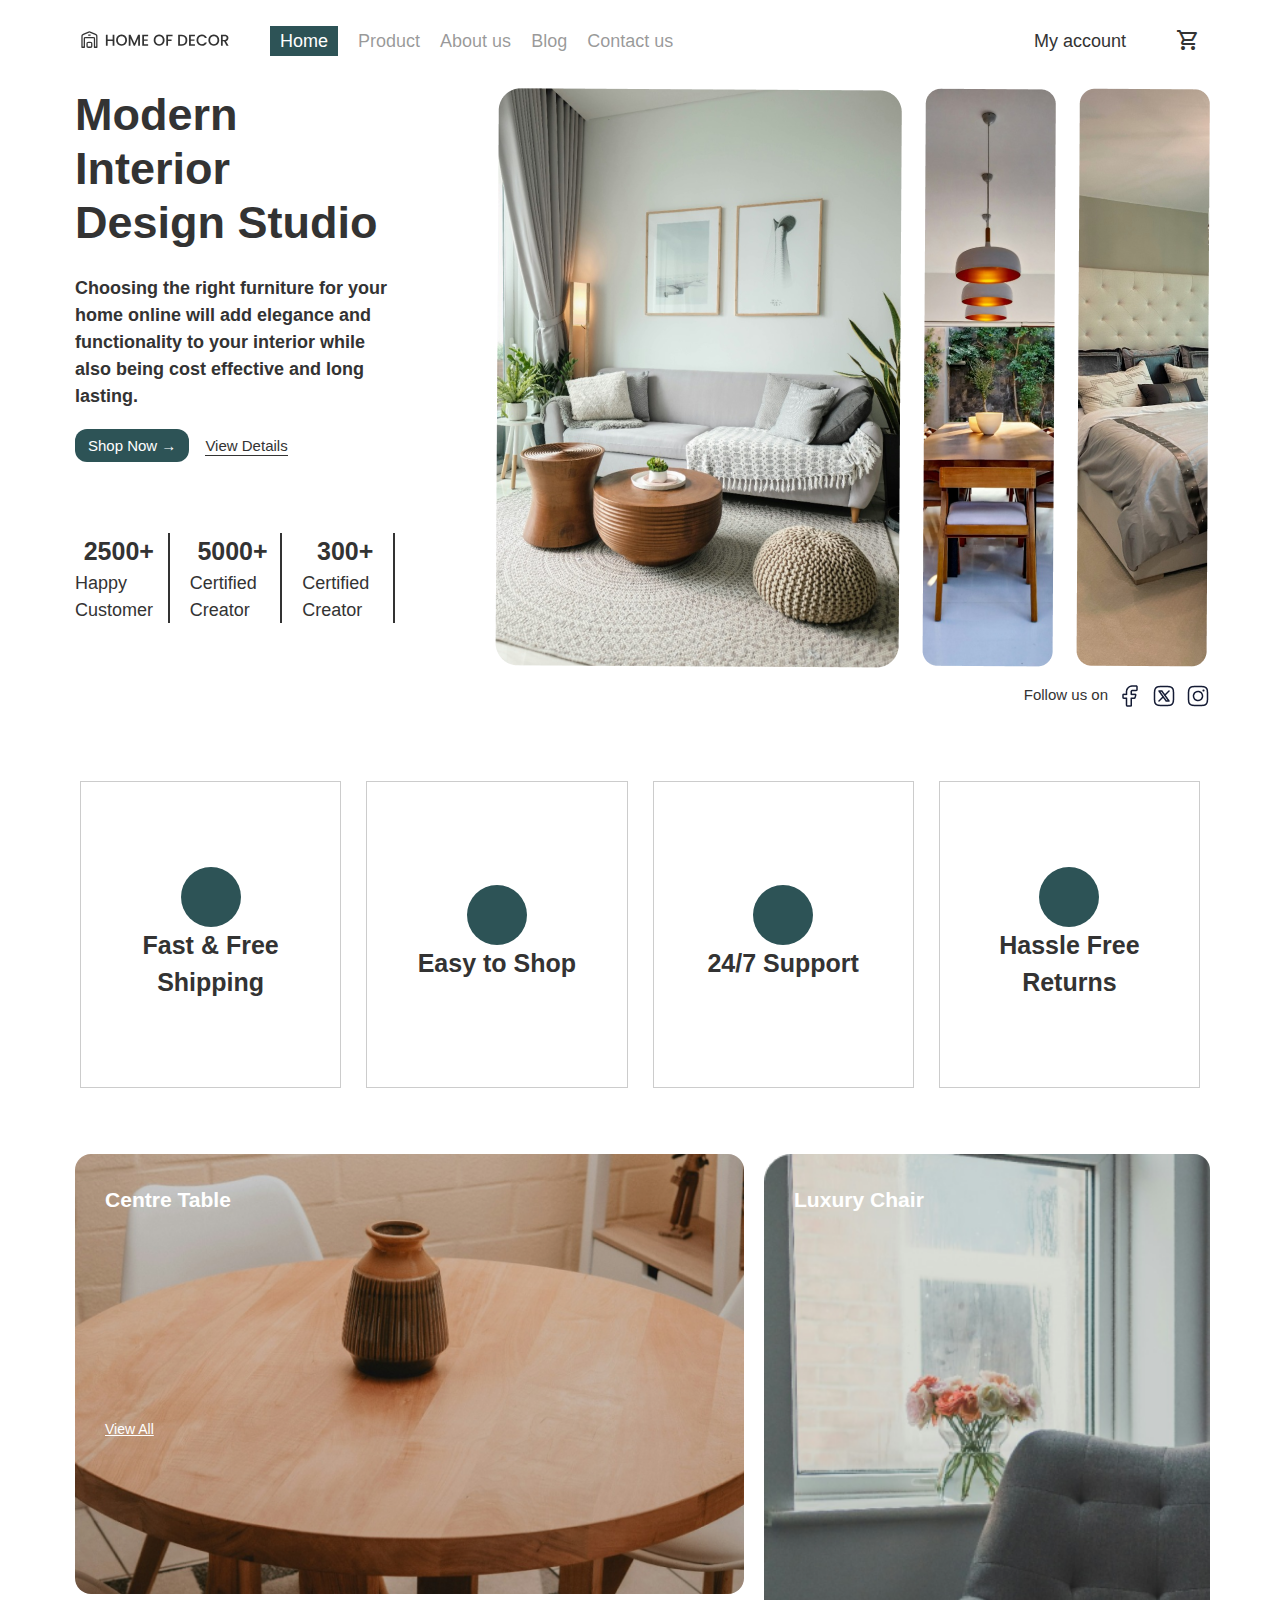
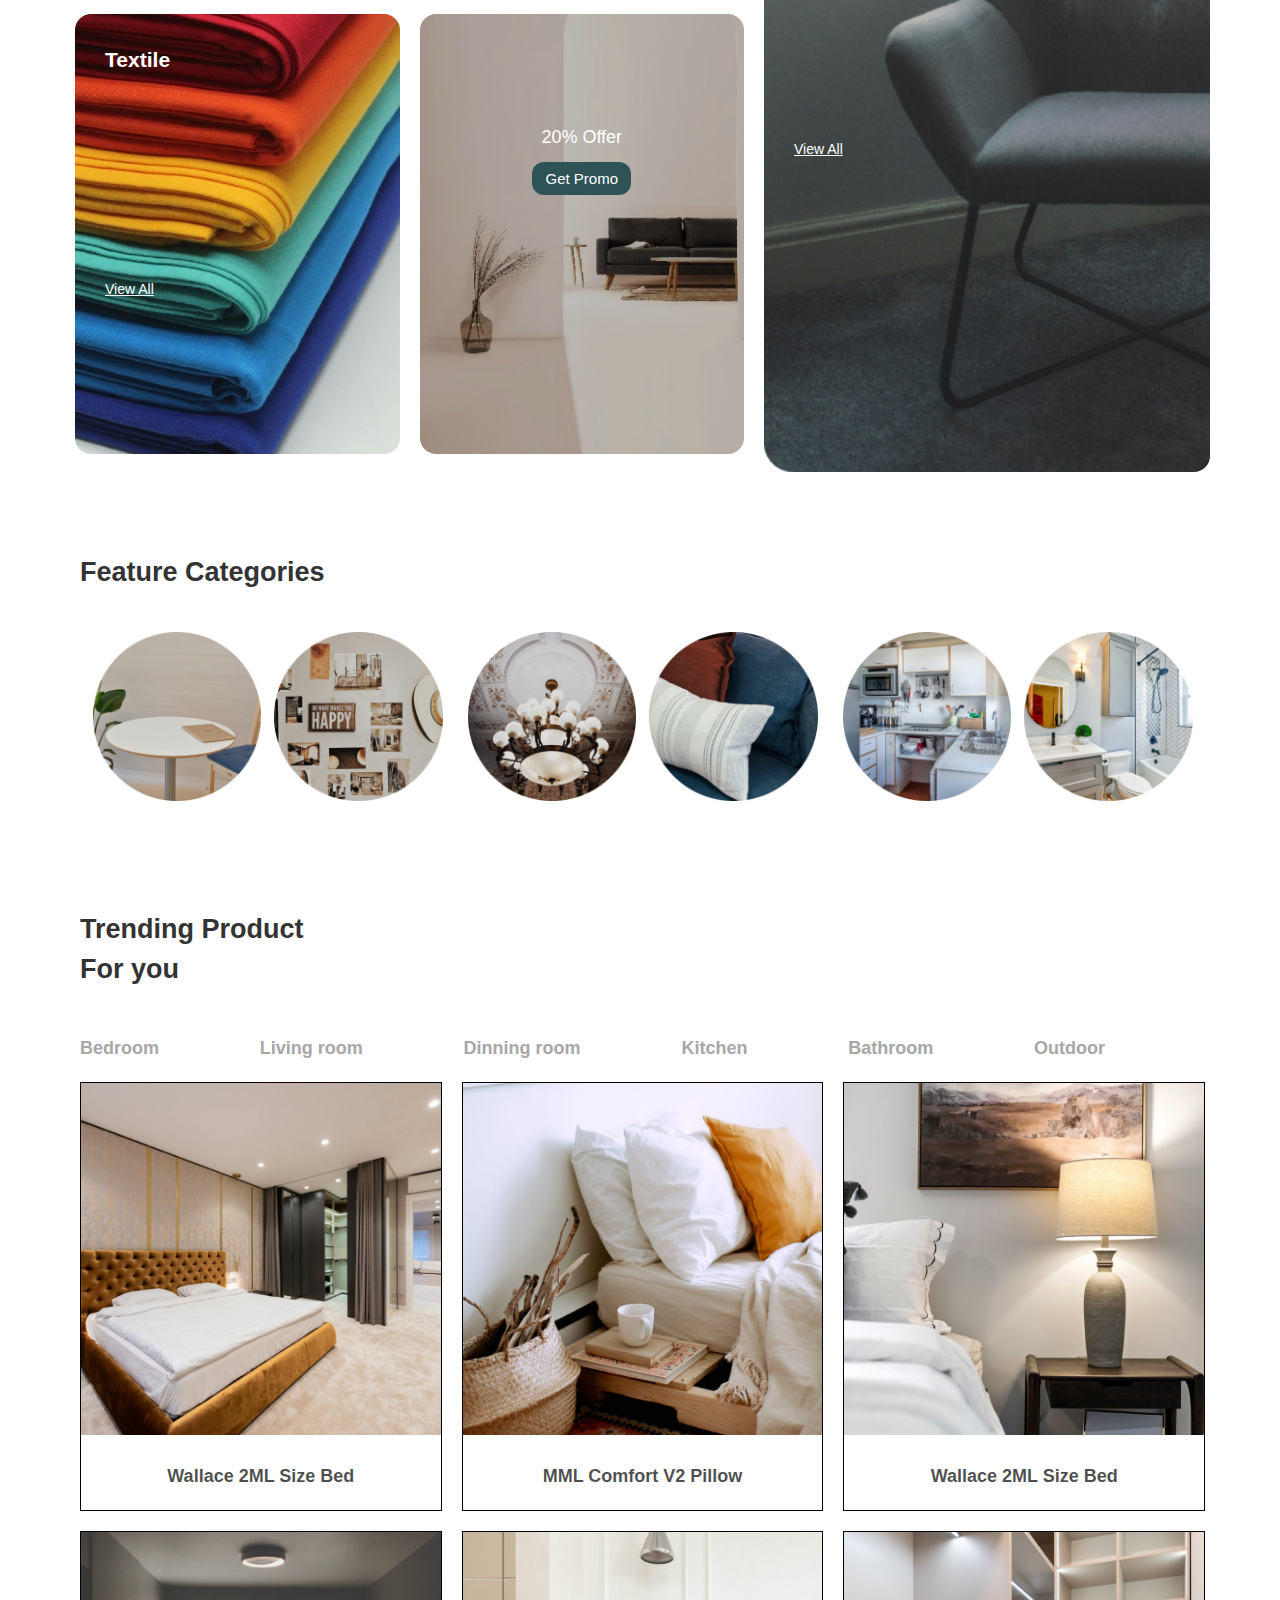
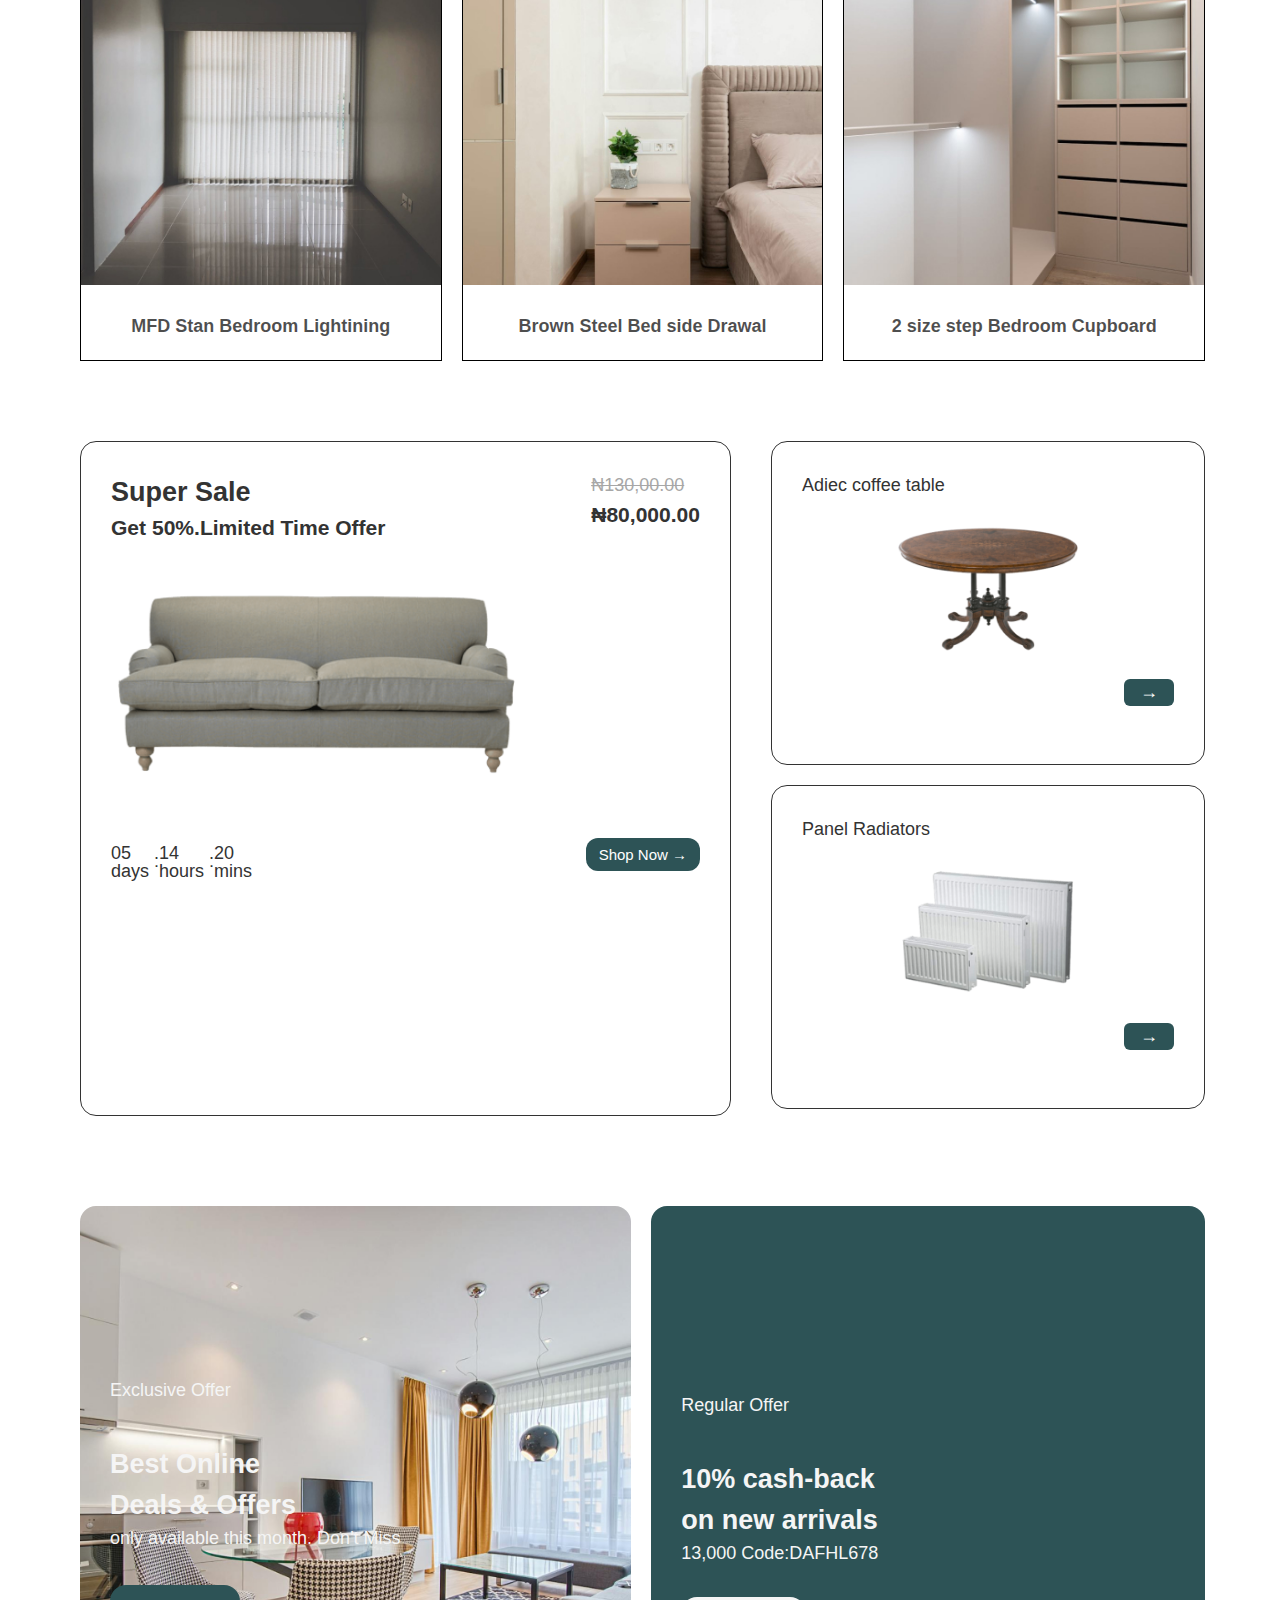
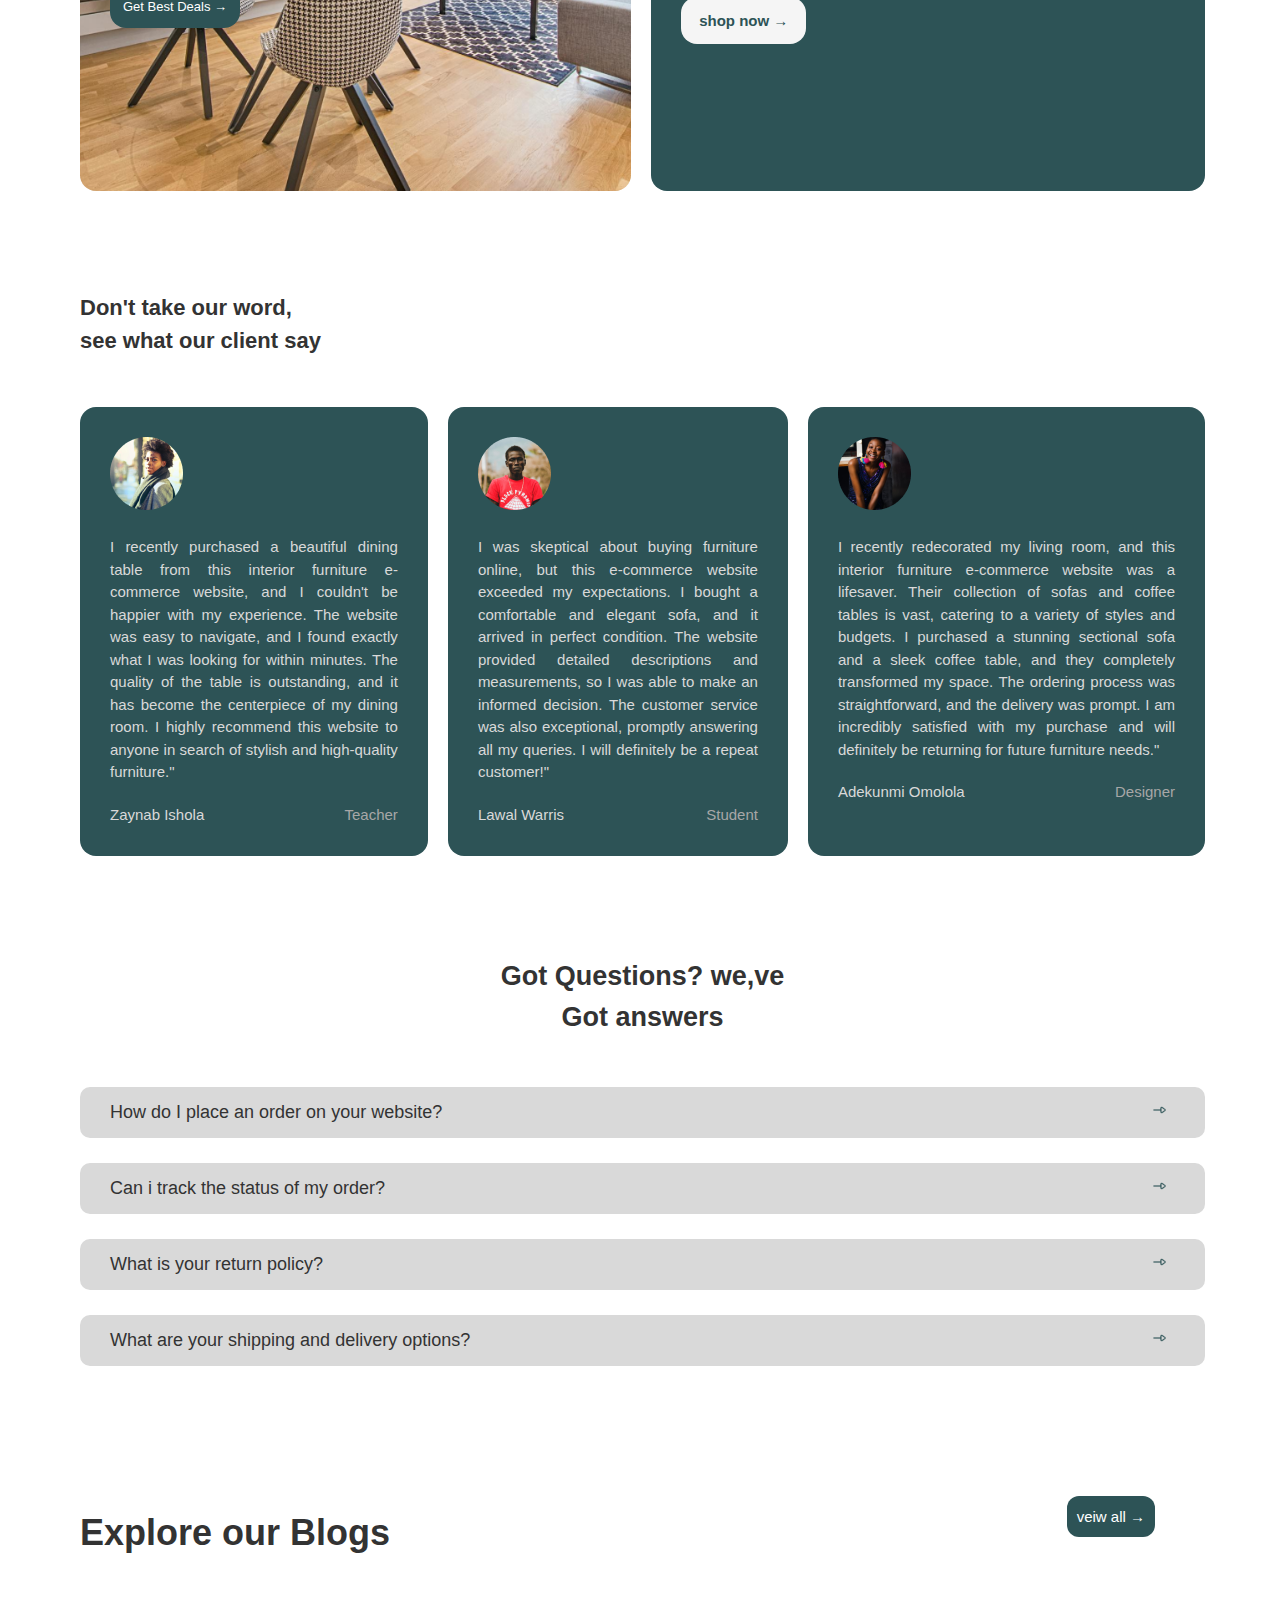
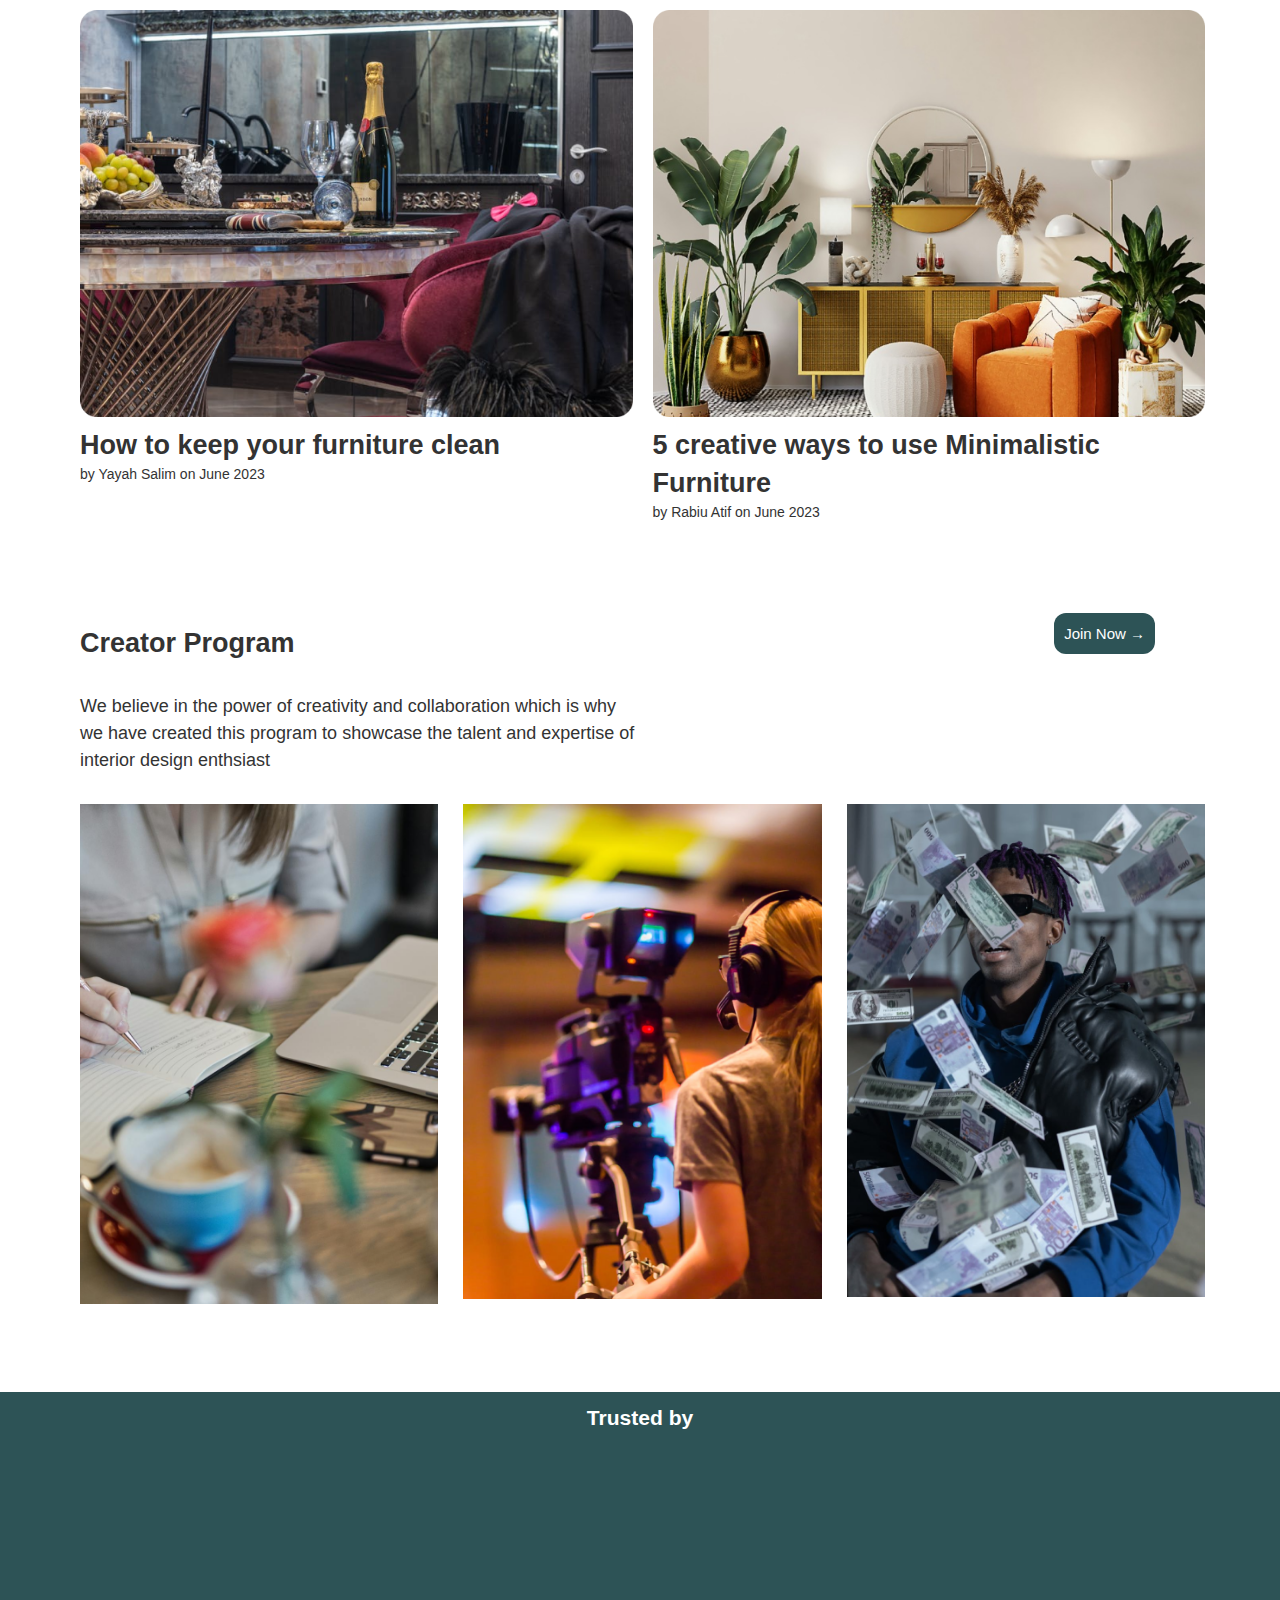
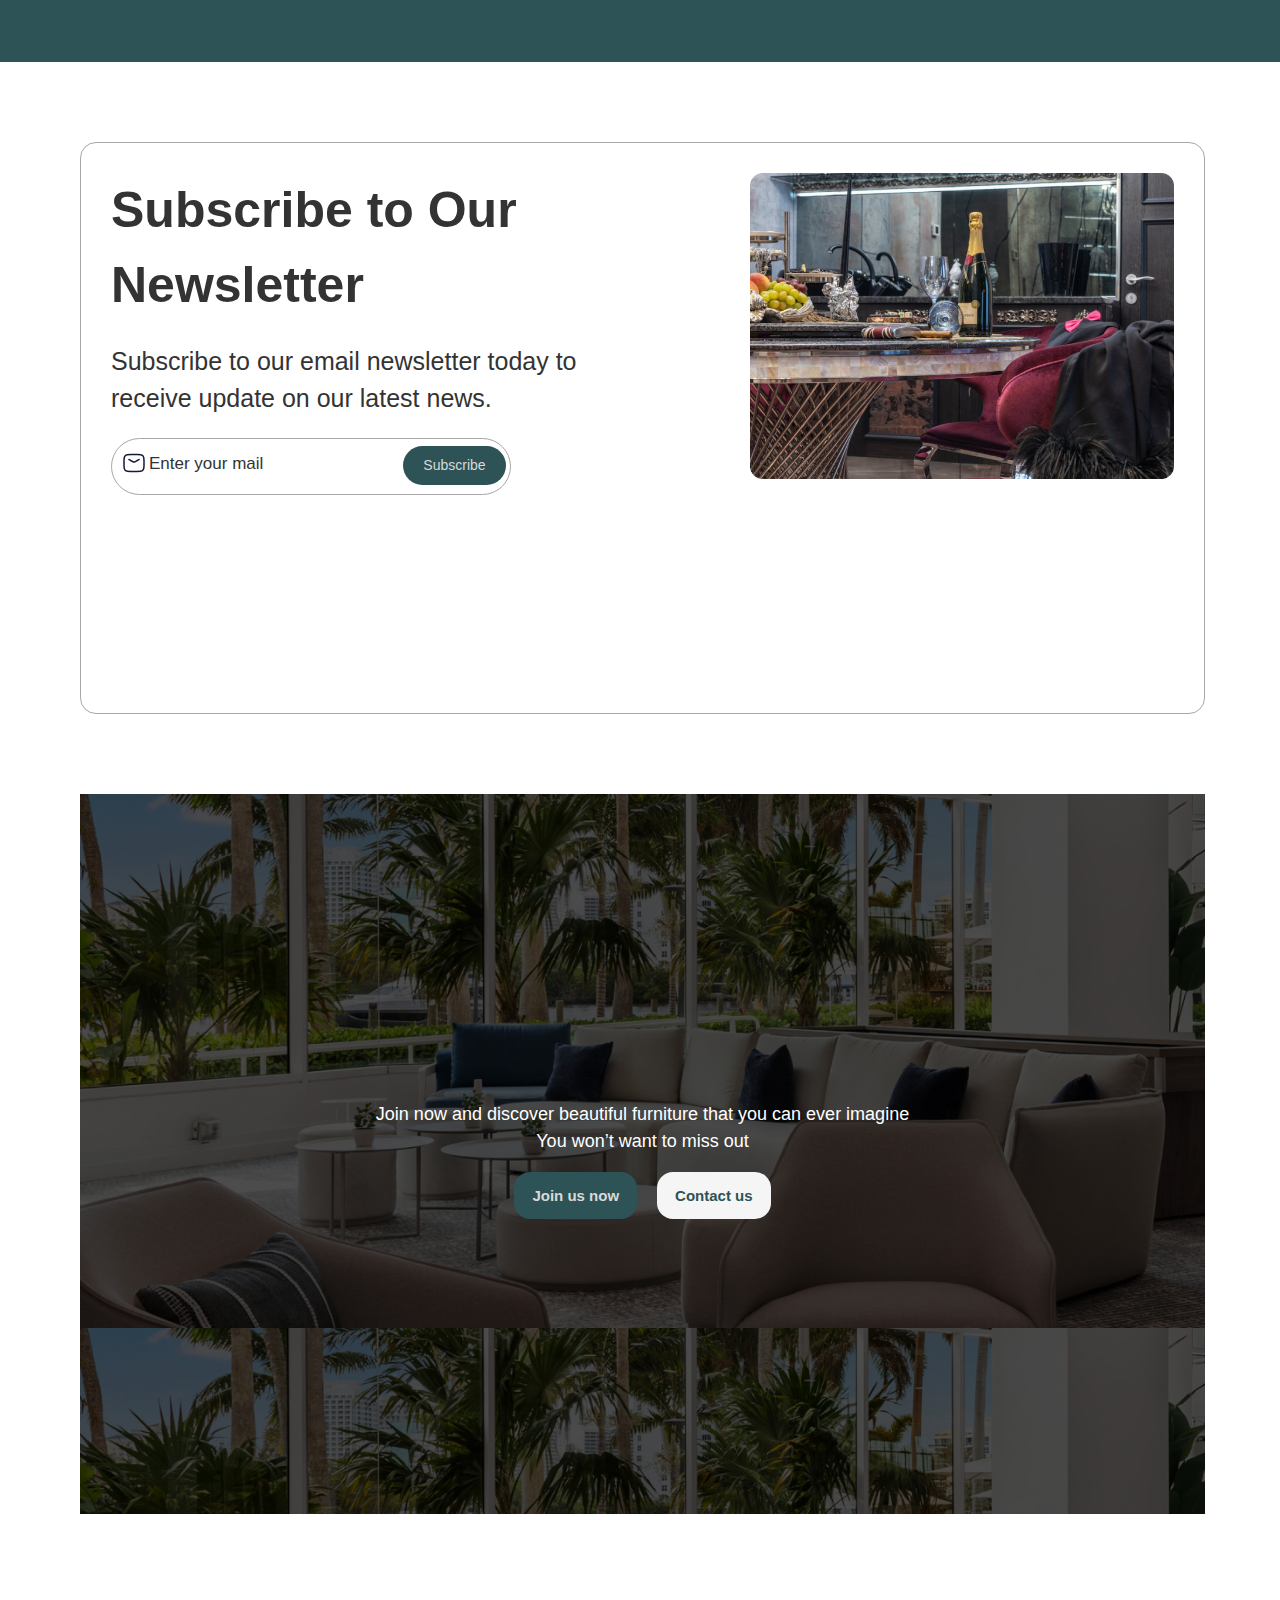
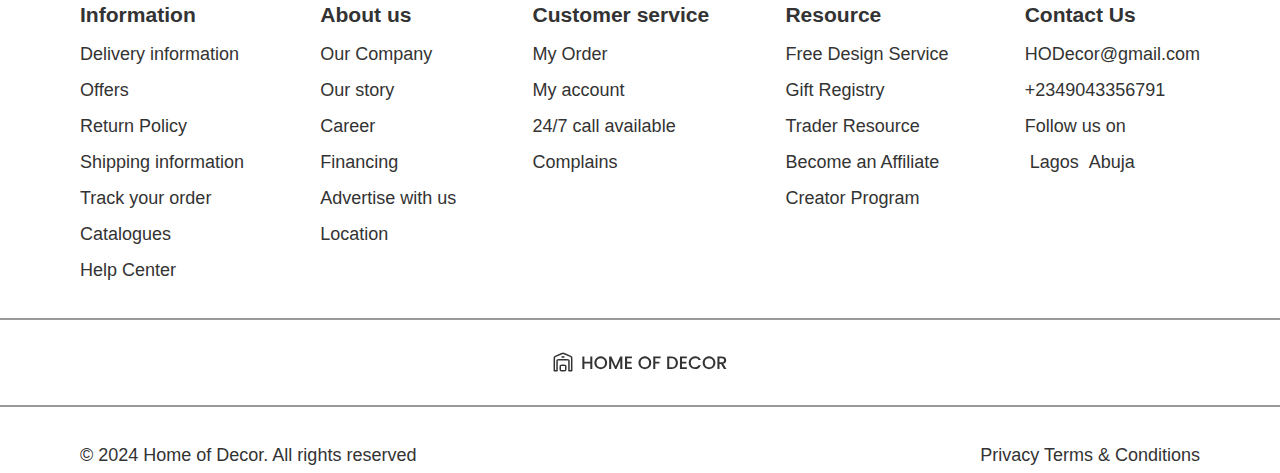
==== commit 157e7afe: "removed categories" ====
--- a/html/index.html
+++ b/html/index.html
@@ -1,61 +1,66 @@
 <!DOCTYPE html>
 <html lang="en">
+
 <head>
     <meta charset="UTF-8">
     <meta name="viewport" content="width=device-width, initial-scale=1.0">
     <title> Home Page</title>
     <link rel="stylesheet" href="../styles/components.css" />
     <link rel="stylesheet" href="../styles/style.css">
-    <link rel="stylesheet" href="https://fonts.googleapis.com/css2?family=Material+Symbols+Outlined:opsz,wght,FILL,GRAD@40,400,0,0" />
-    <link rel="stylesheet" href="https://cdnjs.cloudflare.com/ajax/libs/font-awesome/6.5.1/css/all.min.css" integrity="sha512-DTOQO9RWCH3ppGqcWaEA1BIZOC6xxalwEsw9c2QQeAIftl+Vegovlnee1c9QX4TctnWMn13TZye+giMm8e2LwA==" crossorigin="anonymous" referrerpolicy="no-referrer"/>
+    <link rel="stylesheet"
+        href="https://fonts.googleapis.com/css2?family=Material+Symbols+Outlined:opsz,wght,FILL,GRAD@40,400,0,0" />
+    <link rel="stylesheet" href="https://cdnjs.cloudflare.com/ajax/libs/font-awesome/6.5.1/css/all.min.css"
+        integrity="sha512-DTOQO9RWCH3ppGqcWaEA1BIZOC6xxalwEsw9c2QQeAIftl+Vegovlnee1c9QX4TctnWMn13TZye+giMm8e2LwA=="
+        crossorigin="anonymous" referrerpolicy="no-referrer" />
 </head>
+
 <body>
-     <!-- Header Section -->
-     <header>
+    <!-- Header Section -->
+    <header>
         <div class="logo">
-          <a href="./index.html"><img src="../images/logo.svg" alt="Home of Decor logo" /></a>
+            <a href="./index.html"><img src="../images/logo.svg" alt="Home of Decor logo" /></a>
         </div>
         <div class="nav-menu" id="nav-menu">
-          <div class="close-nav" id="close-nav"><i class="fa-solid fa-xmark"></i></div>
-          <nav>
-            <ul class="nav-links" id="nav-links">
-              <li><a href="./index.html" class="active-menu">Home</a></li>
-              <li><a href="./product_page.html">Product</a></li>
-              <li><a href="#">Categories</a></li>
-              <li><a href="#">About us</a></li>
-              <li><a href="#">Blog</a></li>
-              <li><a href="./contact-us.html">Contact us</a></li>
-            </ul>
-          </nav>
-          <div class="profile">
-            <div class="my-account">
-              <a href="./profile.html">
-                <i class="fa-regular fa-user fa-lg" style="color: #000000"></i>
-                <span>My account</span>
-              </a>
-              <div class="login-profile">
-                <div class="login" id="login-ref">Login</div>
-                <div class="profile-view" id="profile-ref">Profile</div>
-              </div>
-            </div>
-            <div class="cart-section">
-              <div class="search"><i class="fa-solid fa-magnifying-glass fa-lg" style="color: #000000"></i></div>
-              <div class="wish-list"><i class="fa-regular fa-heart fa-lg" style="color: #000000"></i></div>
-              <div class="shopping-cart"><span class="material-symbols-outlined"> shopping_cart </span></div>
-            </div>
-          </div>
+            <div class="close-nav" id="close-nav"><i class="fa-solid fa-xmark"></i></div>
+            <nav>
+                <ul class="nav-links" id="nav-links">
+                    <li><a href="./index.html" class="active-menu">Home</a></li>
+                    <li><a href="./product_page.html">Product</a></li>
+
+                    <li><a href="#">About us</a></li>
+                    <li><a href="#">Blog</a></li>
+                    <li><a href="./contact-us.html">Contact us</a></li>
+                </ul>
+            </nav>
+            <div class="profile">
+                <div class="my-account">
+                    <a href="./profile.html">
+                        <i class="fa-regular fa-user fa-lg" style="color: #000000"></i>
+                        <span>My account</span>
+                    </a>
+                    <div class="login-profile">
+                        <div class="login" id="login-ref">Login</div>
+                        <div class="profile-view" id="profile-ref">Profile</div>
+                    </div>
+                </div>
+                <div class="cart-section">
+                    <div class="search"><i class="fa-solid fa-magnifying-glass fa-lg" style="color: #000000"></i></div>
+                    <div class="wish-list"><i class="fa-regular fa-heart fa-lg" style="color: #000000"></i></div>
+                    <div class="shopping-cart"><span class="material-symbols-outlined"> shopping_cart </span></div>
+                </div>
+            </div>
         </div>
         <div class="nav-bar" id="nav-bar"><i class="fa-solid fa-bars fa-lg"></i></div>
-      </header>
-  
-      <!-- <script src="../scripts/script.js"></script> -->
+    </header>
+
+    <!-- <script src="../scripts/script.js"></script> -->
     <!-- the hero -->
     <section class="landingpage">
         <div class="overlay">
             <div class="write-up-content">
                 <div class="modern-design">
                     <div class="interior">Modern Interior</div>
-                  <div class="studio">Design Studio</div>
+                    <div class="studio">Design Studio</div>
                 </div>
                 <div class="paragraph-text">
                     <p>
@@ -95,13 +100,13 @@
             <img src="../images/homepage/bedroom.png" alt="bedroom">
         </div>
     </section>
-      <!-- small link section -->
+    <!-- small link section -->
     <section>
         <div class="small-link">
             <div>Follow us on</div>
-           <div>
+            <div>
                 <a href="#"><img src="../images/homepage/facebook-02.png" alt="twitter"></a>
-           </div>
+            </div>
             <div>
                 <a href="#"><img src="../images/homepage/new-twitter-rectangle.png" alt="twitter"></a>
             </div>
@@ -110,32 +115,34 @@
             </div>
         </div>
     </section>
-       <!-- Features Section -->
-       <section class="features">
+    <!-- Features Section -->
+    <section class="features">
         <div class="feature">
-          <i class="fa-solid fa-truck-fast"></i>
-          <h3>Fast & Free Shipping</h3>
+            <i class="fa-solid fa-truck-fast"></i>
+            <h3>Fast & Free Shipping</h3>
         </div>
         <div class="feature">
-          <i class="fa-solid fa-store"></i>
-          <h3>Easy to Shop</h3>
+            <i class="fa-solid fa-store"></i>
+            <h3>Easy to Shop</h3>
         </div>
         <div class="feature">
-          <i class="fa-solid fa-headset"></i>
-          <h3>24/7 Support</h3>
+            <i class="fa-solid fa-headset"></i>
+            <h3>24/7 Support</h3>
         </div>
         <div class="feature">
-          <i class="fa-solid fa-share fa-flip-horizontal"></i>
-          <h3>Hassle Free Returns</h3>
-        </div>
-      </section>
+            <i class="fa-solid fa-share fa-flip-horizontal"></i>
+            <h3>Hassle Free Returns</h3>
+        </div>
+    </section>
     <!-- hoverable section -->
-     <section class="new-luxury">
+    <section class="new-luxury">
         <div class="luxury-display">
             <div class="luxury-1">
                 <div class="center-table">
                     <div class="table-sub">
-                        <div><h3>Centre Table</h3></div>
+                        <div>
+                            <h3>Centre Table</h3>
+                        </div>
                         <div><a href="#">View All</a></div>
                     </div>
                     <div class="java-hide1 table-over">
@@ -145,7 +152,9 @@
                 <div class="text-shp">
                     <div class="textile">
                         <div class="textile-sub">
-                            <div><h3>Textile</h3></div>
+                            <div>
+                                <h3>Textile</h3>
+                            </div>
                             <div><a href="#">View All</a></div>
                         </div>
                         <div class="java-hide1 textile-over">
@@ -165,27 +174,33 @@
             </div>
             <div class="luxury-1a">
                 <div class="luxury-1a-sub">
-                    <div><h3>Luxury Chair</h3></div>
-                    <div><p><a href="#">View All</a></p></div>
+                    <div>
+                        <h3>Luxury Chair</h3>
+                    </div>
+                    <div>
+                        <p><a href="#">View All</a></p>
+                    </div>
                 </div>
                 <div class="java-hide1 luxury-1a-over">
                     <a href="#">Shop Now</a>
                 </div>
             </div>
         </div>
-     </section>
-     <!-- feature category -->
-     <section>
+    </section>
+    <!-- feature category -->
+    <section>
         <div class="feature-categories">
-            <div><h2>Feature Categories</h2></div>
+            <div>
+                <h2>Feature Categories</h2>
+            </div>
             <div class="categories-class-container">
                 <div class="categories-media">
                     <div class="categories-class">
                         <img src="../images/homepage/furniture-1.png" alt="furniture">
-                     </div>
-                     <div class="categories-class">
-                         <img src="../images/homepage/furniture-2.png" alt="furniture">
-                     </div>
+                    </div>
+                    <div class="categories-class">
+                        <img src="../images/homepage/furniture-2.png" alt="furniture">
+                    </div>
                 </div>
                 <div class="categories-media">
                     <div class="categories-class">
@@ -200,14 +215,14 @@
                         <img src="../images/homepage/furniture-5.png" alt="furniture">
                     </div>
                     <div class="categories-class">
-                        <img src="../images/homepage/furniture-6.png "alt="furniture">
-                    </div>
-                </div>
-            </div>
-        </div>
-     </section>
-     <!-- trending products -->
-     <section class="trending-products">
+                        <img src="../images/homepage/furniture-6.png " alt="furniture">
+                    </div>
+                </div>
+            </div>
+        </div>
+    </section>
+    <!-- trending products -->
+    <section class="trending-products">
         <div class="trending-products-header">
             <h2>Trending Product</h2>
             <h2>For you</h2>
@@ -222,175 +237,175 @@
                 <li><a href="#">Outdoor</a></li>
             </ul>
         </div>
-       <div class="trending-products-container">
-        <!-- main display - bedroom -->
-        <div class="trending-products-class-1 trending-products-class-all trending-flex">
-            <div class="trending-products-class wallace-one">
-                <img src="../images/homepage/Rectangle 56.jpg" alt="Rectangle">
-                <div class="room-text">Wallace 2ML Size Bed</div>
-            </div>
-            <div class="trending-products-class wallace-one">
-                <img src="../images/homepage/bed1.jpg" alt="bed">
-                <div class="room-text">MML Comfort V2 Pillow</div>
-            </div>
-            <div class="trending-products-class wallace-one">
-                <img src="../images/homepage/bed2.jpg" alt="bed">
-                <div class="room-text">Wallace 2ML Size Bed</div>
-            </div>
-            <div class="trending-products-class wallace-one">
-                <img src="../images/homepage/bed3.jpg" alt="bed">
-                <div class="room-text">MFD Stan Bedroom Lightining</div>
-            </div>
-            <div class="trending-products-class wallace-one">
-                <img src="../images/homepage/bed4.jpg" alt="bed">
-                <div class="room-text">Brown Steel Bed side Drawal</div>
-            </div>
-            <div class="trending-products-class wallace-one">
-                <img src="../images/homepage/bed5.jpg" alt="bed">
-                <div class="room-text">2 size step Bedroom Cupboard</div>
-               </div>
+        <div class="trending-products-container">
+            <!-- main display - bedroom -->
+            <div class="trending-products-class-1 trending-products-class-all trending-flex">
+                <div class="trending-products-class wallace-one">
+                    <img src="../images/homepage/Rectangle 56.jpg" alt="Rectangle">
+                    <div class="room-text">Wallace 2ML Size Bed</div>
+                </div>
+                <div class="trending-products-class wallace-one">
+                    <img src="../images/homepage/bed1.jpg" alt="bed">
+                    <div class="room-text">MML Comfort V2 Pillow</div>
+                </div>
+                <div class="trending-products-class wallace-one">
+                    <img src="../images/homepage/bed2.jpg" alt="bed">
+                    <div class="room-text">Wallace 2ML Size Bed</div>
+                </div>
+                <div class="trending-products-class wallace-one">
+                    <img src="../images/homepage/bed3.jpg" alt="bed">
+                    <div class="room-text">MFD Stan Bedroom Lightining</div>
+                </div>
+                <div class="trending-products-class wallace-one">
+                    <img src="../images/homepage/bed4.jpg" alt="bed">
+                    <div class="room-text">Brown Steel Bed side Drawal</div>
+                </div>
+                <div class="trending-products-class wallace-one">
+                    <img src="../images/homepage/bed5.jpg" alt="bed">
+                    <div class="room-text">2 size step Bedroom Cupboard</div>
+                </div>
             </div>
         </div>
         <!-- on display - livimg room -->
-           <div class="trend-hide trending-products-class-2 trending-products-class-all trending-flex">
-                <div class="trending-products-class wallace-one">
+        <div class="trend-hide trending-products-class-2 trending-products-class-all trending-flex">
+            <div class="trending-products-class wallace-one">
                 <img src="../images/homepage/lliving1.jpg" alt="living">
                 <div class="room-text">Brown ML Sofa</div>
-                </div>
-                <div class="trending-products-class wallace-one">
-                    <img src="../images/homepage/living2.jpg" alt="living">
-                    <div class="room-text">White Pist Resting Chair</div>
-                </div>
-                <div class="trending-products-class wallace-one">
-                    <img src="../images/homepage/living3.jpg" alt="living">
-                    <div class="room-text">2 size step Bedroom Cupboard</div>
-                </div>
-                <div class="trending-products-class wallace-one">
-                    <img src="../images/homepage/living4.jpg" alt="living">
-                    <div class="room-text">4 Piece Set Coffee Chair</div>
-                </div>
-                <div class="trending-products-class wallace-one">
-                    <img src="../images/homepage/living5.jpg" alt="living">
-                    <div class="room-text">MDF Brown Sectional Sofa</div>
-                </div>
-                <div class="trending-products-class wallace-one">
-                    <img src="../images/homepage/living6.jpg" alt="living">
-                    <div class="room-text">Black Rogue Gug</div>
-                </div>
-           </div> 
-           <!-- dinning -->
-           <div class="trend-hide trending-products-class-3 trending-products-class-all trending-flex">
-                <div class="trending-products-class wallace-one">
-                    <img src="../images/homepage/Rectangle 30.png" alt="dinning">
-                    <div class="room-text">Full Suxe Dinning Set</div>
-                </div>
-                <div class="trending-products-class wallace-one">
-                    <img src="../images/homepage/Rectangle 31.png" alt="dinning">
-                    <div class="room-text">White Plate and Spoon Accessories</div>
-                </div>
-                <div class="trending-products-class wallace-one">
-                    <img src="../images/homepage/flower.png" alt="dinning">
-                    <div class="room-text">Surul Blank Vase</div>
-                </div>
-                <div class="trending-products-class wallace-one">
-                    <img src="../images/homepage/bulb.png" alt="dinning">
-                    <div class="room-text">Steel Thin Lighting</div>
-                </div>
-                <div class="trending-products-class wallace-one">
-                    <img src="../images/homepage/plates.png" alt="dinning">
-                    <div class="room-text">Full Piece Eating Set</div>
-                </div>
-                <div class="trending-products-class wallace-one">
-                    <img src="../images/homepage/Rectangle 33.png" alt="dinning">
-                   <div class="room-text">6 Piece Wine Glass</div>
-                </div>
-           </div>
-           <!-- kitchen -->
-           <div class="trend-hide trending-products-class-4 trending-products-class-all trending-flex">
-                <div class="trending-products-class wallace-one">
-                    <img src="../images/homepage/dine1.jpg" alt="dine">
-                    <div class="room-text">White Refrigerator</div>
-                </div>
-                <div class="trending-products-class wallace-one">
-                    <img src="../images/homepage/dine4.jpg" alt="dine">
-                    <div class="room-text">ILK Stoned Surface Cooker</div>
-                </div>
-                <div class="trending-products-class wallace-one">
-                    <img src="../images/homepage/dine2.jpg" alt="dine">
-                    <div class="room-text">MGI Two Face Oven</div>
-                </div>
-                <div class="trending-products-class wallace-one">
-                    <img src="../images/homepage/dine5.jpg" alt="dine">
-                    <div class="room-text">Wooden Spoon Full Set</div>
-                </div>
-                <div class="trending-products-class wallace-one">
-                    <img src="../images/homepage/dine6.jpg" alt="dine">
-                    <div class="room-text">Full size Kitchen Cabinet Cupboard Set</div>
-                </div>
-                <div class="trending-products-class wallace-one">
-                    <img src="../images/homepage/dine3.jpg" alt="dine">
-                    <div class="room-text">MLK White Sink</div>
-                </div>
-           </div> 
-           <!-- bathroom -->
-           <div class="trend-hide trending-products-class-5 trending-products-class-all trending-flex">
-                <div class="trending-products-class wallace-one">
-                    <img src="../images/homepage/bath1.jpg" alt="bathroom">
-                    <div class="room-text">Shower Ring Set</div>
-                    </div>
-                <div class="trending-products-class wallace-one">
-                    <img src="../images/homepage/bath4.jpg" alt="bathroom">
-                    <div class="room-text">Oval Size Mirror</div>
-                </div>
-                <div class="trending-products-class wallace-one">
-                    <img src="../images/homepage/bath2.jpg" alt="bathroom">
-                    <div class="room-text">MDF White Bathtub</div>
-                </div>
-                <div class="trending-products-class wallace-one">
-                    <img src="../images/homepage/bath6.jpg" alt="bathroom">
-                    <div class="room-text">White Face Towel</div>
-                </div>
-                <div class="trending-products-class wallace-one">
-                    <img src="../images/homepage/bath5.jpg" alt="bathroom">
-                    <div class="room-text">Green MD Wash Hand Basing</div>
-                </div>
-                <div class="trending-products-class wallace-one">
-                   <div><img src="../images/homepage/bath3.jpg" alt="bathroom"></div>
-                   <div class="room-text">Oval Water Closet</div>
-                </div>
-           </div>
-           <!-- outdoor -->
-           <div class="trend-hide trending-products-class-6 trending-products-class-all trending-flex">
-                <div class="trending-products-class wallace-one">
-                    <img src="../images/homepage/grill.jpg" alt="outdoor">
-                    <div class="room-text">CML Outdoor Grill</div>
-                </div>
-                <div class="trending-products-class wallace-one">
-                    <img src="../images/homepage/image 11.jpg" alt="outdoor">
-                    <div class="room-text">Black Steel Side Poll Chair</div>
-                </div>
-                <div class="trending-products-class wallace-one">
-                    <img src="../images/homepage/table.jpg" alt="outdoor">
-                    <div class="room-text">Full Set Outdoor Safa & Table</div>
-                </div>
-                <div class="trending-products-class wallace-one">
-                    <img src="../images/homepage/image 9.jpg" alt="outdoor">
-                    <div class="room-text">Brown Wooden Side Poll Chair</div>
-                </div>
-                <div class="trending-products-class wallace-one">
-                    <img src="../images/homepage/image 3.jpg" alt="outdoor">
-                    <div class="room-text"># Piece Lego Based Outdoor Sofa</div>
-                </div>
-                <div class="trending-products-class wallace-one">
-                    <img src="../images/homepage/image 10.jpg" alt="outdoor">
-                    <div class="room-text">VDM One Ceramic Stool</div>
-                </div>
-            </div> 
-            <!-- <div class="trend-hover"></div> -->
-       </div>
-     </section>
-     <!-- super-sale section -->
-     <section>
+            </div>
+            <div class="trending-products-class wallace-one">
+                <img src="../images/homepage/living2.jpg" alt="living">
+                <div class="room-text">White Pist Resting Chair</div>
+            </div>
+            <div class="trending-products-class wallace-one">
+                <img src="../images/homepage/living3.jpg" alt="living">
+                <div class="room-text">2 size step Bedroom Cupboard</div>
+            </div>
+            <div class="trending-products-class wallace-one">
+                <img src="../images/homepage/living4.jpg" alt="living">
+                <div class="room-text">4 Piece Set Coffee Chair</div>
+            </div>
+            <div class="trending-products-class wallace-one">
+                <img src="../images/homepage/living5.jpg" alt="living">
+                <div class="room-text">MDF Brown Sectional Sofa</div>
+            </div>
+            <div class="trending-products-class wallace-one">
+                <img src="../images/homepage/living6.jpg" alt="living">
+                <div class="room-text">Black Rogue Gug</div>
+            </div>
+        </div>
+        <!-- dinning -->
+        <div class="trend-hide trending-products-class-3 trending-products-class-all trending-flex">
+            <div class="trending-products-class wallace-one">
+                <img src="../images/homepage/Rectangle 30.png" alt="dinning">
+                <div class="room-text">Full Suxe Dinning Set</div>
+            </div>
+            <div class="trending-products-class wallace-one">
+                <img src="../images/homepage/Rectangle 31.png" alt="dinning">
+                <div class="room-text">White Plate and Spoon Accessories</div>
+            </div>
+            <div class="trending-products-class wallace-one">
+                <img src="../images/homepage/flower.png" alt="dinning">
+                <div class="room-text">Surul Blank Vase</div>
+            </div>
+            <div class="trending-products-class wallace-one">
+                <img src="../images/homepage/bulb.png" alt="dinning">
+                <div class="room-text">Steel Thin Lighting</div>
+            </div>
+            <div class="trending-products-class wallace-one">
+                <img src="../images/homepage/plates.png" alt="dinning">
+                <div class="room-text">Full Piece Eating Set</div>
+            </div>
+            <div class="trending-products-class wallace-one">
+                <img src="../images/homepage/Rectangle 33.png" alt="dinning">
+                <div class="room-text">6 Piece Wine Glass</div>
+            </div>
+        </div>
+        <!-- kitchen -->
+        <div class="trend-hide trending-products-class-4 trending-products-class-all trending-flex">
+            <div class="trending-products-class wallace-one">
+                <img src="../images/homepage/dine1.jpg" alt="dine">
+                <div class="room-text">White Refrigerator</div>
+            </div>
+            <div class="trending-products-class wallace-one">
+                <img src="../images/homepage/dine4.jpg" alt="dine">
+                <div class="room-text">ILK Stoned Surface Cooker</div>
+            </div>
+            <div class="trending-products-class wallace-one">
+                <img src="../images/homepage/dine2.jpg" alt="dine">
+                <div class="room-text">MGI Two Face Oven</div>
+            </div>
+            <div class="trending-products-class wallace-one">
+                <img src="../images/homepage/dine5.jpg" alt="dine">
+                <div class="room-text">Wooden Spoon Full Set</div>
+            </div>
+            <div class="trending-products-class wallace-one">
+                <img src="../images/homepage/dine6.jpg" alt="dine">
+                <div class="room-text">Full size Kitchen Cabinet Cupboard Set</div>
+            </div>
+            <div class="trending-products-class wallace-one">
+                <img src="../images/homepage/dine3.jpg" alt="dine">
+                <div class="room-text">MLK White Sink</div>
+            </div>
+        </div>
+        <!-- bathroom -->
+        <div class="trend-hide trending-products-class-5 trending-products-class-all trending-flex">
+            <div class="trending-products-class wallace-one">
+                <img src="../images/homepage/bath1.jpg" alt="bathroom">
+                <div class="room-text">Shower Ring Set</div>
+            </div>
+            <div class="trending-products-class wallace-one">
+                <img src="../images/homepage/bath4.jpg" alt="bathroom">
+                <div class="room-text">Oval Size Mirror</div>
+            </div>
+            <div class="trending-products-class wallace-one">
+                <img src="../images/homepage/bath2.jpg" alt="bathroom">
+                <div class="room-text">MDF White Bathtub</div>
+            </div>
+            <div class="trending-products-class wallace-one">
+                <img src="../images/homepage/bath6.jpg" alt="bathroom">
+                <div class="room-text">White Face Towel</div>
+            </div>
+            <div class="trending-products-class wallace-one">
+                <img src="../images/homepage/bath5.jpg" alt="bathroom">
+                <div class="room-text">Green MD Wash Hand Basing</div>
+            </div>
+            <div class="trending-products-class wallace-one">
+                <div><img src="../images/homepage/bath3.jpg" alt="bathroom"></div>
+                <div class="room-text">Oval Water Closet</div>
+            </div>
+        </div>
+        <!-- outdoor -->
+        <div class="trend-hide trending-products-class-6 trending-products-class-all trending-flex">
+            <div class="trending-products-class wallace-one">
+                <img src="../images/homepage/grill.jpg" alt="outdoor">
+                <div class="room-text">CML Outdoor Grill</div>
+            </div>
+            <div class="trending-products-class wallace-one">
+                <img src="../images/homepage/image 11.jpg" alt="outdoor">
+                <div class="room-text">Black Steel Side Poll Chair</div>
+            </div>
+            <div class="trending-products-class wallace-one">
+                <img src="../images/homepage/table.jpg" alt="outdoor">
+                <div class="room-text">Full Set Outdoor Safa & Table</div>
+            </div>
+            <div class="trending-products-class wallace-one">
+                <img src="../images/homepage/image 9.jpg" alt="outdoor">
+                <div class="room-text">Brown Wooden Side Poll Chair</div>
+            </div>
+            <div class="trending-products-class wallace-one">
+                <img src="../images/homepage/image 3.jpg" alt="outdoor">
+                <div class="room-text"># Piece Lego Based Outdoor Sofa</div>
+            </div>
+            <div class="trending-products-class wallace-one">
+                <img src="../images/homepage/image 10.jpg" alt="outdoor">
+                <div class="room-text">VDM One Ceramic Stool</div>
+            </div>
+        </div>
+        <!-- <div class="trend-hover"></div> -->
+        </div>
+    </section>
+    <!-- super-sale section -->
+    <section>
         <div class="super-sale">
             <div class="super-sale-container">
                 <div class="container-padding">
@@ -430,7 +445,7 @@
                     </div>
                 </div>
                 <div class="super-sale-sub2">
-                   <div class="container2-pad">
+                    <div class="container2-pad">
                         <div>Panel Radiators</div>
                         <div class="images-space"><img src="../images/homepage/step.png" alt="step"></div>
                         <div class="shop-now shop-now2 align-right"><a href="#">&rarr;</a></div>
@@ -438,24 +453,25 @@
                 </div>
             </div>
         </div>
-     </section>
-     <!-- online-deals section -->
-     <section>
+    </section>
+    <!-- online-deals section -->
+    <section>
         <div class="online-deals">
             <div class="online-deals-1">
-               <div class="cover-layer">
-                <div>
-                    <p>Exclusive Offer</p>
-                </div>
-                <div>
-                    <h2> Best Online <br> Deals & Offers</h2>
-                    <p>only available this month. Don't Miss</p>
-                </div>
-                <div class="shop-now shop-now-size"><a href="#">Get Best Deals &rarr;</a></div>
-               </div>
+                <div class="cover-layer">
+                    <div>
+                        <p>Exclusive Offer</p>
+                    </div>
+                    <div>
+                        <h2> Best Online <br> Deals & Offers</h2>
+                        <p>only available this month. Don't Miss</p>
+                    </div>
+                    <div class="shop-now shop-now-size"><a href="#">Get Best Deals &rarr;</a></div>
+                </div>
             </div>
             <div class="online-deals-2  cover-layer">
-                <div class="font-awe"><p class="regular">Regular Offer</p>
+                <div class="font-awe">
+                    <p class="regular">Regular Offer</p>
                     <div><i class="fa-solid fa-star fa-2x" style="color: #6d8788;"></i></div>
                 </div>
                 <div>
@@ -468,19 +484,115 @@
                 </div>
             </div>
         </div>
-     </section>
-     <!-- testimonials -->
-     <section>
+    </section>
+    <!-- testimonials -->
+    <section>
         <div class="client-page">
             <div class="client">
                 <h2>Don't take our word, <br> see what our client say</h2>
             </div>
             <div class="client-comment-container">
                 <div class="client-comment-1">
+                    <div class="client-pad">
+                        <div class="client-photo">
+                            <div class="client-image">
+                                <img src="../images/homepage/ishola.png" alt="Ishola">
+                            </div>
+                            <div class="star">
+                                <i class="fa-solid fa-star" style="color: #FAF225"></i>
+                                <i class="fa-solid fa-star" style="color: #FAF225"></i>
+                                <i class="fa-solid fa-star" style="color: #FAF225"></i>
+                                <i class="fa-solid fa-star" style="color: #FAF225"></i>
+                                <i class="fa-solid fa-star" style="color: #D9D9D9"></i>
+                            </div>
+                        </div>
+                        <div class="client-words">
+                            <p>I recently purchased a beautiful dining table from this interior furniture e-commerce
+                                website, and I couldn't be happier with my experience. The website was easy to navigate,
+                                and I found exactly what I was looking for within minutes. The quality of the table is
+                                outstanding, and it has become the centerpiece of my dining room. I highly recommend
+                                this website to anyone in search of stylish and high-quality furniture."</p>
+                        </div>
+                        <div class="client-name">
+                            <div>
+                                <p>Zaynab Ishola</p>
+                            </div>
+                            <div class="teacher-student">
+                                <p>Teacher</p>
+                            </div>
+                        </div>
+                    </div>
+                </div>
+                <div class="client-comment-1">
+                    <div class="client-pad">
+                        <div class="client-photo">
+                            <div class="client-image">
+                                <img src="../images/homepage/law.png" alt="law">
+                            </div>
+                            <div class="star">
+                                <i class="fa-solid fa-star" style="color: #FAF225"></i>
+                                <i class="fa-solid fa-star" style="color: #FAF225"></i>
+                                <i class="fa-solid fa-star" style="color: #FAF225"></i>
+                                <i class="fa-solid fa-star" style="color: #FAF225"></i>
+                                <i class="fa-solid fa-star" style="color: #D9D9D9"></i>
+                            </div>
+                        </div>
+                        <div class="client-words">
+                            <p>I was skeptical about buying furniture online, but this e-commerce website exceeded my
+                                expectations. I bought a comfortable and elegant sofa, and it arrived in perfect
+                                condition. The website provided detailed descriptions and measurements, so I was able to
+                                make an informed decision. The customer service was also exceptional, promptly answering
+                                all my queries. I will definitely be a repeat customer!"</p>
+                        </div>
+                        <div class="client-name">
+                            <div>
+                                <p>Lawal Warris</p>
+                            </div>
+                            <div class="teacher-student">
+                                <p>Student</p>
+                            </div>
+                        </div>
+                    </div>
+                </div>
+                <div class="client-comment-1">
+                    <div class="client-pad">
+                        <div class="client-photo">
+                            <div class="client-image">
+                                <img src="../images/homepage/imag.png" alt="Ishola">
+                            </div>
+                            <div class="star">
+                                <i class="fa-solid fa-star" style="color: #FAF225"></i>
+                                <i class="fa-solid fa-star" style="color: #FAF225"></i>
+                                <i class="fa-solid fa-star" style="color: #FAF225"></i>
+                                <i class="fa-solid fa-star" style="color: #FAF225"></i>
+                                <i class="fa-solid fa-star" style="color: #D9D9D9"></i>
+                            </div>
+                        </div>
+                        <div class="client-words">
+                            <p>I recently redecorated my living room, and this interior furniture e-commerce website was
+                                a lifesaver. Their collection of sofas and coffee tables is vast, catering to a variety
+                                of styles and budgets. I purchased a stunning sectional sofa and a sleek coffee table,
+                                and they completely transformed my space. The ordering process was straightforward, and
+                                the delivery was prompt. I am incredibly satisfied with my purchase and will definitely
+                                be returning for future furniture needs."</p>
+                        </div>
+                        <div class="client-name">
+                            <div>
+                                <p>Adekunmi Omolola</p>
+                            </div>
+                            <div class="teacher-student">
+                                <p>Designer</p>
+                            </div>
+                        </div>
+                    </div>
+                </div>
+            </div>
+            <!-- for display on-click -->
+            <!-- <div class="client-comment-1">
                    <div class="client-pad">
                         <div class="client-photo">
                             <div class="client-image">
-                                <img src="../images/homepage/ishola.png" alt="Ishola">
+                                <img src="../images/homepage/imag.png" alt="Ishola">
                             </div>
                             <div class="star">
                                 <i class="fa-solid fa-star" style="color: #FAF225"></i>
@@ -491,37 +603,15 @@
                             </div>
                         </div>
                         <div class="client-words">
-                            <p>I recently purchased a beautiful dining table from this interior furniture e-commerce website, and I couldn't be happier with my experience. The website was easy to navigate, and I found exactly what I was looking for within minutes. The quality of the table is outstanding, and it has become the centerpiece of my dining room. I highly recommend this website to anyone in search of stylish and high-quality furniture."</p>
+                            <p>Thrilled with the experience I had on this  website. The range of furniture options is incredible, and I found exactly what I needed to furnish my new home office. The ordering process was seamless, and my desk and chair were delivered on time. The quality of the furniture is top-notch, and it has elevated the aesthetic of my workspace. I highly recommend this website for all your interior furniture needs."</p>
                         </div>
                         <div class="client-name">
-                           <div><p>Zaynab Ishola</p></div>
-                           <div class="teacher-student"><p>Teacher</p></div>
+                           <div><p>Steven Maduka</p></div>
+                           <div class="teacher-student"><p>Programmer</p></div>
                         </div>
                    </div>
                 </div>
-                <div class="client-comment-1">
-                   <div class="client-pad">
-                        <div class="client-photo">
-                            <div class="client-image">
-                                <img src="../images/homepage/law.png" alt="law">
-                            </div>
-                            <div class="star">
-                                <i class="fa-solid fa-star" style="color: #FAF225"></i>
-                                <i class="fa-solid fa-star" style="color: #FAF225"></i>
-                                <i class="fa-solid fa-star" style="color: #FAF225"></i>
-                                <i class="fa-solid fa-star" style="color: #FAF225"></i>
-                                <i class="fa-solid fa-star" style="color: #D9D9D9"></i>
-                            </div>
-                        </div>
-                        <div class="client-words">
-                            <p>I was skeptical about buying furniture online, but this e-commerce website exceeded my expectations. I bought a comfortable and elegant sofa, and it arrived in perfect condition. The website provided detailed descriptions and measurements, so I was able to make an informed decision. The customer service was also exceptional, promptly answering all my queries. I will definitely be a repeat customer!"</p>
-                        </div>
-                        <div class="client-name">
-                           <div><p>Lawal Warris</p></div>
-                           <div class="teacher-student"><p>Student</p></div>
-                        </div>
-                   </div>
-                </div>
+            </div>
                 <div class="client-comment-1">
                    <div class="client-pad">
                         <div class="client-photo">
@@ -537,36 +627,11 @@
                             </div>
                         </div>
                         <div class="client-words">
-                            <p>I recently redecorated my living room, and this interior furniture e-commerce website was a lifesaver. Their collection of sofas and coffee tables is vast, catering to a variety of styles and budgets. I purchased a stunning sectional sofa and a sleek coffee table, and they completely transformed my space. The ordering process was straightforward, and the delivery was prompt. I am incredibly satisfied with my purchase and will definitely be returning for future furniture needs."</p>
+                            <p>Some weeks back i purchased a beautiful dining table from this interior furniture e-commerce website, and I couldn't be happier with my experience. The website was easy to navigate, and I found exactly what I was looking for within minutes. The quality of the table is outstanding, and it has become the centerpiece of my dining room. I highly recommend this website to anyone in search of stylish and high-quality furniture."</p>
                         </div>
                         <div class="client-name">
-                           <div><p>Adekunmi Omolola</p></div>
-                           <div class="teacher-student"><p>Designer</p></div>
-                        </div>
-                   </div>
-                </div>
-            </div>
-            <!-- for display on-click -->
-                <!-- <div class="client-comment-1">
-                   <div class="client-pad">
-                        <div class="client-photo">
-                            <div class="client-image">
-                                <img src="../images/homepage/imag.png" alt="Ishola">
-                            </div>
-                            <div class="star">
-                                <i class="fa-solid fa-star" style="color: #FAF225"></i>
-                                <i class="fa-solid fa-star" style="color: #FAF225"></i>
-                                <i class="fa-solid fa-star" style="color: #FAF225"></i>
-                                <i class="fa-solid fa-star" style="color: #FAF225"></i>
-                                <i class="fa-solid fa-star" style="color: #D9D9D9"></i>
-                            </div>
-                        </div>
-                        <div class="client-words">
-                            <p>Thrilled with the experience I had on this  website. The range of furniture options is incredible, and I found exactly what I needed to furnish my new home office. The ordering process was seamless, and my desk and chair were delivered on time. The quality of the furniture is top-notch, and it has elevated the aesthetic of my workspace. I highly recommend this website for all your interior furniture needs."</p>
-                        </div>
-                        <div class="client-name">
-                           <div><p>Steven Maduka</p></div>
-                           <div class="teacher-student"><p>Programmer</p></div>
+                           <div><p>Adeoe Adeola</p></div>
+                           <div class="teacher-student"><p>Trader</p></div>
                         </div>
                    </div>
                 </div>
@@ -586,30 +651,6 @@
                             </div>
                         </div>
                         <div class="client-words">
-                            <p>Some weeks back i purchased a beautiful dining table from this interior furniture e-commerce website, and I couldn't be happier with my experience. The website was easy to navigate, and I found exactly what I was looking for within minutes. The quality of the table is outstanding, and it has become the centerpiece of my dining room. I highly recommend this website to anyone in search of stylish and high-quality furniture."</p>
-                        </div>
-                        <div class="client-name">
-                           <div><p>Adeoe Adeola</p></div>
-                           <div class="teacher-student"><p>Trader</p></div>
-                        </div>
-                   </div>
-                </div>
-            </div>
-                <div class="client-comment-1">
-                   <div class="client-pad">
-                        <div class="client-photo">
-                            <div class="client-image">
-                                <img src="../images/homepage/imag.png" alt="Ishola">
-                            </div>
-                            <div class="star">
-                                <i class="fa-solid fa-star" style="color: #FAF225"></i>
-                                <i class="fa-solid fa-star" style="color: #FAF225"></i>
-                                <i class="fa-solid fa-star" style="color: #FAF225"></i>
-                                <i class="fa-solid fa-star" style="color: #FAF225"></i>
-                                <i class="fa-solid fa-star" style="color: #D9D9D9"></i>
-                            </div>
-                        </div>
-                        <div class="client-words">
                             <p>Simply recommend this interior website for everyone. I was in search of a unique and stylish accent chair for my bedroom, and this website delivered. The selection of chairs is extensive, and I found the perfect piece to complement my decor. The website was user-friendly, and the checkout process was a breeze. The chair arrived in pristine condition, and the quality is exceptional. If you're looking for high-quality furniture with a touch of elegance, look no further!"</p>
                         </div>
                         <div class="client-name">
@@ -618,11 +659,11 @@
                         </div>
                    </div>
                 </div> -->
-            </div>
-        </div>
-     </section>
-     <!-- FAQ -->
-     <section>
+        </div>
+        </div>
+    </section>
+    <!-- FAQ -->
+    <section>
         <div class="question-answer">
             <div class="got-questions">
                 <h2>Got Questions? we,ve</h2>
@@ -630,76 +671,107 @@
             </div>
             <div class="comment-link">
                 <div class="comment-link-sub">
-                    <div><p>How do I place an order on your website?</p> </div>
-                    <div><img src="../images/homepage/arrow-right-04.png" alt="arrow-right-04"></div>
-                </div>
-                <div  class="java-hide">
-                    <div class="client-comment--display">
-                        <div>
-                           <div class="comment-display">
-                                <div>How do I place an order on your website?</div>
-                                <div><img src="../images/homepage/can.png" alt="can" width="35" height="35"></div>
-                           </div>
-                            <div><p>Placing an order on our website is simple! Just browse through our collection of furniture, select the items you love, and add them to your cart. Once you're ready to checkout, fill in your shipping and payment details, and click on the "Place Order" button. You'll receive a confirmation email with your order details shortly after.</p></div>
-                        </div>
-                    </div>
-                </div>
-                <div class="comment-link-sub">
-                    <div><p>Can i track the status of my order?</p> </div>
+                    <div>
+                        <p>How do I place an order on your website?</p>
+                    </div>
                     <div><img src="../images/homepage/arrow-right-04.png" alt="arrow-right-04"></div>
                 </div>
                 <div class="java-hide">
                     <div class="client-comment--display">
                         <div>
-                           <div class="comment-display">
-                                <div>Can I track the status of my order?</div>
+                            <div class="comment-display">
+                                <div>How do I place an order on your website?</div>
                                 <div><img src="../images/homepage/can.png" alt="can" width="35" height="35"></div>
-                           </div>
-                            <div><p>Absolutely! Once your order has been processed and shipped, you will receive a tracking number via email. Simply click on the tracking link provided to monitor the progress of your delivery. Please note that it may take up to 48 hours for the tracking information to be updated.</p></div>
+                            </div>
+                            <div>
+                                <p>Placing an order on our website is simple! Just browse through our collection of
+                                    furniture, select the items you love, and add them to your cart. Once you're ready
+                                    to checkout, fill in your shipping and payment details, and click on the "Place
+                                    Order" button. You'll receive a confirmation email with your order details shortly
+                                    after.</p>
+                            </div>
                         </div>
                     </div>
                 </div>
                 <div class="comment-link-sub">
-                    <div><p>What is your return policy?</p> </div>
+                    <div>
+                        <p>Can i track the status of my order?</p>
+                    </div>
                     <div><img src="../images/homepage/arrow-right-04.png" alt="arrow-right-04"></div>
                 </div>
                 <div class="java-hide">
                     <div class="client-comment--display">
                         <div>
-                           <div class="comment-display">
-                                <div> What is your return policy?</div>
+                            <div class="comment-display">
+                                <div>Can I track the status of my order?</div>
                                 <div><img src="../images/homepage/can.png" alt="can" width="35" height="35"></div>
-                           </div>
-                            <div><p>We accept all major credit and debit cards, including Visa, Mastercard, American Express, and Discover. We also offer the option to pay through popular digital payment platforms such as PayPal and Apple Pay for your convenience</p></div>
+                            </div>
+                            <div>
+                                <p>Absolutely! Once your order has been processed and shipped, you will receive a
+                                    tracking number via email. Simply click on the tracking link provided to monitor the
+                                    progress of your delivery. Please note that it may take up to 48 hours for the
+                                    tracking information to be updated.</p>
+                            </div>
                         </div>
                     </div>
                 </div>
                 <div class="comment-link-sub">
-                    <div><p>What are your shipping and delivery options?</p></div>
+                    <div>
+                        <p>What is your return policy?</p>
+                    </div>
                     <div><img src="../images/homepage/arrow-right-04.png" alt="arrow-right-04"></div>
                 </div>
                 <div class="java-hide">
                     <div class="client-comment--display">
                         <div>
-                           <div class="comment-display">
+                            <div class="comment-display">
+                                <div> What is your return policy?</div>
+                                <div><img src="../images/homepage/can.png" alt="can" width="35" height="35"></div>
+                            </div>
+                            <div>
+                                <p>We accept all major credit and debit cards, including Visa, Mastercard, American
+                                    Express, and Discover. We also offer the option to pay through popular digital
+                                    payment platforms such as PayPal and Apple Pay for your convenience</p>
+                            </div>
+                        </div>
+                    </div>
+                </div>
+                <div class="comment-link-sub">
+                    <div>
+                        <p>What are your shipping and delivery options?</p>
+                    </div>
+                    <div><img src="../images/homepage/arrow-right-04.png" alt="arrow-right-04"></div>
+                </div>
+                <div class="java-hide">
+                    <div class="client-comment--display">
+                        <div>
+                            <div class="comment-display">
                                 <div> What are your shipping and delivery options?</div>
                                 <div><img src="../images/homepage/can.png" alt="can" width="35" height="35"></div>
-                           </div>
-                            <div><p> We offer various shipping and delivery options to ensure a convenient and reliable experience. Our website provides information on estimated delivery times, shipping costs, and any restrictions that may apply. During the checkout process, you can select your preferred shipping method. Once your order is shipped, you will receive a tracking number to monitor the progress of your delivery</p></div>
-                        </div>
-                    </div>
-                 </section>
-                </div>
-            </div>
-        </div>
-     </section>
-     <!-- blog section  -->
-     <section>
+                            </div>
+                            <div>
+                                <p> We offer various shipping and delivery options to ensure a convenient and reliable
+                                    experience. Our website provides information on estimated delivery times, shipping
+                                    costs, and any restrictions that may apply. During the checkout process, you can
+                                    select your preferred shipping method. Once your order is shipped, you will receive
+                                    a tracking number to monitor the progress of your delivery</p>
+                            </div>
+                        </div>
+                    </div>
+    </section>
+    </div>
+    </div>
+    </div>
+    </section>
+    <!-- blog section  -->
+    <section>
         <div class="blog-section">
-           <div  class="blog-text">
-                <div><h1>Explore our Blogs</h1></div>
+            <div class="blog-text">
+                <div>
+                    <h1>Explore our Blogs</h1>
+                </div>
                 <div class="shop-now font explore-arrow"><a href="#">veiw all &rarr;</a></div>
-           </div>
+            </div>
             <div class="blog-images">
                 <div class="blog-images-sub">
                     <div class="blog-photo">
@@ -721,46 +793,46 @@
                 </div>
             </div>
         </div>
-     </section>
-     <!-- creator section -->
-     <section>
+    </section>
+    <!-- creator section -->
+    <section>
         <div class="creator-section">
             <div class="creator-section-1">
                 <div>
                     <h2>Creator Program</h2>
                 </div>
                 <div class="shop-now font explore-arrow"><a href="#">Join Now &rarr;</a></div>
-                </div>
-                <div class="creator-section-p">
-                    <p>We believe in the power of creativity and collaboration
-                        which is why we have created this program to showcase
-                        the talent and expertise of interior design enthsiast</p>
-                </div>
-                <div  class="image-container">
-                    <div class="image-content-1">
-                        <img src="../images/homepage/Component 160.png" alt="Component">
-                        <div class="creator-sub">
-                            <div><a href="#">Grow</a></div>
-                        </div>
-                    </div>
-                    <div class="image-content-1">
-                        <img src="../images/homepage/Component 163 (2).png" alt="Component">
-                        <div class="creator-sub">
-                            <div><a href="#">Create</a></div>
-                        </div>
-                    </div>
-                    <div class="image-content-1">
-                        <img src="../images/homepage/Component 164.png" alt="Component">
-                        <div class="creator-sub">
-                            <div><a href="#">Earn</a></div>
-                        </div>
-                    </div>
-                </div>
-            </div>
-        </div>
-     </section>
-     <!-- partnership -->
-     <section>
+            </div>
+            <div class="creator-section-p">
+                <p>We believe in the power of creativity and collaboration
+                    which is why we have created this program to showcase
+                    the talent and expertise of interior design enthsiast</p>
+            </div>
+            <div class="image-container">
+                <div class="image-content-1">
+                    <img src="../images/homepage/Component 160.png" alt="Component">
+                    <div class="creator-sub">
+                        <div><a href="#">Grow</a></div>
+                    </div>
+                </div>
+                <div class="image-content-1">
+                    <img src="../images/homepage/Component 163 (2).png" alt="Component">
+                    <div class="creator-sub">
+                        <div><a href="#">Create</a></div>
+                    </div>
+                </div>
+                <div class="image-content-1">
+                    <img src="../images/homepage/Component 164.png" alt="Component">
+                    <div class="creator-sub">
+                        <div><a href="#">Earn</a></div>
+                    </div>
+                </div>
+            </div>
+        </div>
+        </div>
+    </section>
+    <!-- partnership -->
+    <section>
         <div class="trusted-section">
             <div class="trusted-section-text">
                 <h3>Trusted by </h3>
@@ -789,13 +861,14 @@
                 </div>
             </div>
         </div>
-     </section>
-     <!-- subscribe section -->
-     <section>
+    </section>
+    <!-- subscribe section -->
+    <section>
         <div class="grey-border">
             <div class="border-padd">
                 <div class="sucbscribe-text">
-                    <div><h1>Subscribe to Our</h1>
+                    <div>
+                        <h1>Subscribe to Our</h1>
                         <h1>Newsletter</h1>
                     </div>
                     <div>
@@ -811,95 +884,98 @@
                     </div>
                 </div>
                 <div class="sucbscribe-image">
-                     <img src="../images/homepage/Rectangle 42.png" alt="Rectangle">
-                </div>
-            </div>
-        </div>
-     </section>
-     <!-- last section before footer -->
-     <section>
+                    <img src="../images/homepage/Rectangle 42.png" alt="Rectangle">
+                </div>
+            </div>
+        </div>
+    </section>
+    <!-- last section before footer -->
+    <section>
         <div class="join-contact">
-                <div class="join-p">
-                    <p>Join now and discover beautiful furniture that you can ever imagine</p>
+            <div class="join-p">
+                <p>Join now and discover beautiful furniture that you can ever imagine</p>
                 <p>You won’t want to miss out</p>
-                </div>
-                <div class="link-container">
-                    <div class="shop-now shop-now-size2 green"><a href="#">Join us now</a></div>
-                    <div class="shop-now shop-now-size2 cont"><a href="#">Contact us</a></div>
-                </div>
-        </div>
-     </section>
-      <!-- Footer Section -->
-      <footer>
+            </div>
+            <div class="link-container">
+                <div class="shop-now shop-now-size2 green"><a href="#">Join us now</a></div>
+                <div class="shop-now shop-now-size2 cont"><a href="#">Contact us</a></div>
+            </div>
+        </div>
+    </section>
+    <!-- Footer Section -->
+    <footer>
         <div class="footer-container">
-          <div class="footer-section">
-            <h3>Information</h3>
-            <ul>
-              <li><a href="#">Delivery information</a></li>
-              <li><a href="#">Offers</a></li>
-              <li><a href="#">Return Policy</a></li>
-              <li><a href="#">Shipping information</a></li>
-              <li><a href="#">Track your order</a></li>
-              <li><a href="#">Catalogues</a></li>
-              <li><a href="#">Help Center</a></li>
-            </ul>
-          </div>
-          <div class="footer-section">
-            <h3>About us</h3>
-            <ul>
-              <li><a href="#">Our Company</a></li>
-              <li><a href="#">Our story</a></li>
-              <li><a href="#">Career</a></li>
-              <li><a href="#">Financing</a></li>
-              <li><a href="#">Advertise with us</a></li>
-              <li><a href="#">Location</a></li>
-            </ul>
-          </div>
-          <div class="footer-section">
-            <h3>Customer service</h3>
-            <ul>
-              <li><a href="#">My Order</a></li>
-              <li><a href="#">My account</a></li>
-              <li><a href="#">24/7 call available</a></li>
-              <li><a href="#">Complains</a></li>
-            </ul>
-          </div>
-          <div class="footer-section">
-            <h3>Resource</h3>
-            <ul>
-              <li><a href="#">Free Design Service</a></li>
-              <li><a href="#">Gift Registry</a></li>
-              <li><a href="#">Trader Resource</a></li>
-              <li><a href="#">Become an Affiliate</a></li>
-              <li><a href="#">Creator Program</a></li>
-            </ul>
-          </div>
-          <div class="footer-contact">
-            <h3>Contact Us</h3>
-            <ul>
-              <li><i class="fa-regular fa-envelope fa-lg"></i><a href="mailto:HODecor@gmail.com">HODecor@gmail.com</a></li>
-              <li><i class="fa-solid fa-phone fa-lg"></i><a href="tel:+2349043356791">+2349043356791</a></li>
-              <li>
-                <span>Follow us on</span>
-                <a href="#"><i class="fa-brands fa-facebook fa-lg" style="color: #2c53af"></i></a>
-                <a href="#"><i class="fa-brands fa-x-twitter fa-lg" style="color: #000000"></i></a>
-                <a href="#"><i class="fa-brands fa-instagram fa-lg" style="color: #b12525"></i></a>
-              </li>
-              <li><i class="fa-solid fa-location-dot fa-lg"></i><span>Lagos</span><i class="fa-solid fa-location-dot fa-lg"></i><span>Abuja</span></li>
-            </ul>
-          </div>
+            <div class="footer-section">
+                <h3>Information</h3>
+                <ul>
+                    <li><a href="#">Delivery information</a></li>
+                    <li><a href="#">Offers</a></li>
+                    <li><a href="#">Return Policy</a></li>
+                    <li><a href="#">Shipping information</a></li>
+                    <li><a href="#">Track your order</a></li>
+                    <li><a href="#">Catalogues</a></li>
+                    <li><a href="#">Help Center</a></li>
+                </ul>
+            </div>
+            <div class="footer-section">
+                <h3>About us</h3>
+                <ul>
+                    <li><a href="#">Our Company</a></li>
+                    <li><a href="#">Our story</a></li>
+                    <li><a href="#">Career</a></li>
+                    <li><a href="#">Financing</a></li>
+                    <li><a href="#">Advertise with us</a></li>
+                    <li><a href="#">Location</a></li>
+                </ul>
+            </div>
+            <div class="footer-section">
+                <h3>Customer service</h3>
+                <ul>
+                    <li><a href="#">My Order</a></li>
+                    <li><a href="#">My account</a></li>
+                    <li><a href="#">24/7 call available</a></li>
+                    <li><a href="#">Complains</a></li>
+                </ul>
+            </div>
+            <div class="footer-section">
+                <h3>Resource</h3>
+                <ul>
+                    <li><a href="#">Free Design Service</a></li>
+                    <li><a href="#">Gift Registry</a></li>
+                    <li><a href="#">Trader Resource</a></li>
+                    <li><a href="#">Become an Affiliate</a></li>
+                    <li><a href="#">Creator Program</a></li>
+                </ul>
+            </div>
+            <div class="footer-contact">
+                <h3>Contact Us</h3>
+                <ul>
+                    <li><i class="fa-regular fa-envelope fa-lg"></i><a
+                            href="mailto:HODecor@gmail.com">HODecor@gmail.com</a></li>
+                    <li><i class="fa-solid fa-phone fa-lg"></i><a href="tel:+2349043356791">+2349043356791</a></li>
+                    <li>
+                        <span>Follow us on</span>
+                        <a href="#"><i class="fa-brands fa-facebook fa-lg" style="color: #2c53af"></i></a>
+                        <a href="#"><i class="fa-brands fa-x-twitter fa-lg" style="color: #000000"></i></a>
+                        <a href="#"><i class="fa-brands fa-instagram fa-lg" style="color: #b12525"></i></a>
+                    </li>
+                    <li><i class="fa-solid fa-location-dot fa-lg"></i><span>Lagos</span><i
+                            class="fa-solid fa-location-dot fa-lg"></i><span>Abuja</span></li>
+                </ul>
+            </div>
         </div>
         <div class="footer-logo">
-          <img src="../images/logo.svg" alt="Home of Decor Logo" />
+            <img src="../images/logo.svg" alt="Home of Decor Logo" />
         </div>
         <div class="footer-bottom">
-          <p>&copy; 2024 Home of Decor. All rights reserved</p>
-          <div class="footer-links">
-            <a href="#">Privacy</a>
-            <a href="#">Terms & Conditions</a>
-          </div>
-        </div>
-      </footer>
-      <script src="../scripts/script.js"></script>
+            <p>&copy; 2024 Home of Decor. All rights reserved</p>
+            <div class="footer-links">
+                <a href="#">Privacy</a>
+                <a href="#">Terms & Conditions</a>
+            </div>
+        </div>
+    </footer>
+    <script src="../scripts/script.js"></script>
 </body>
+
 </html>